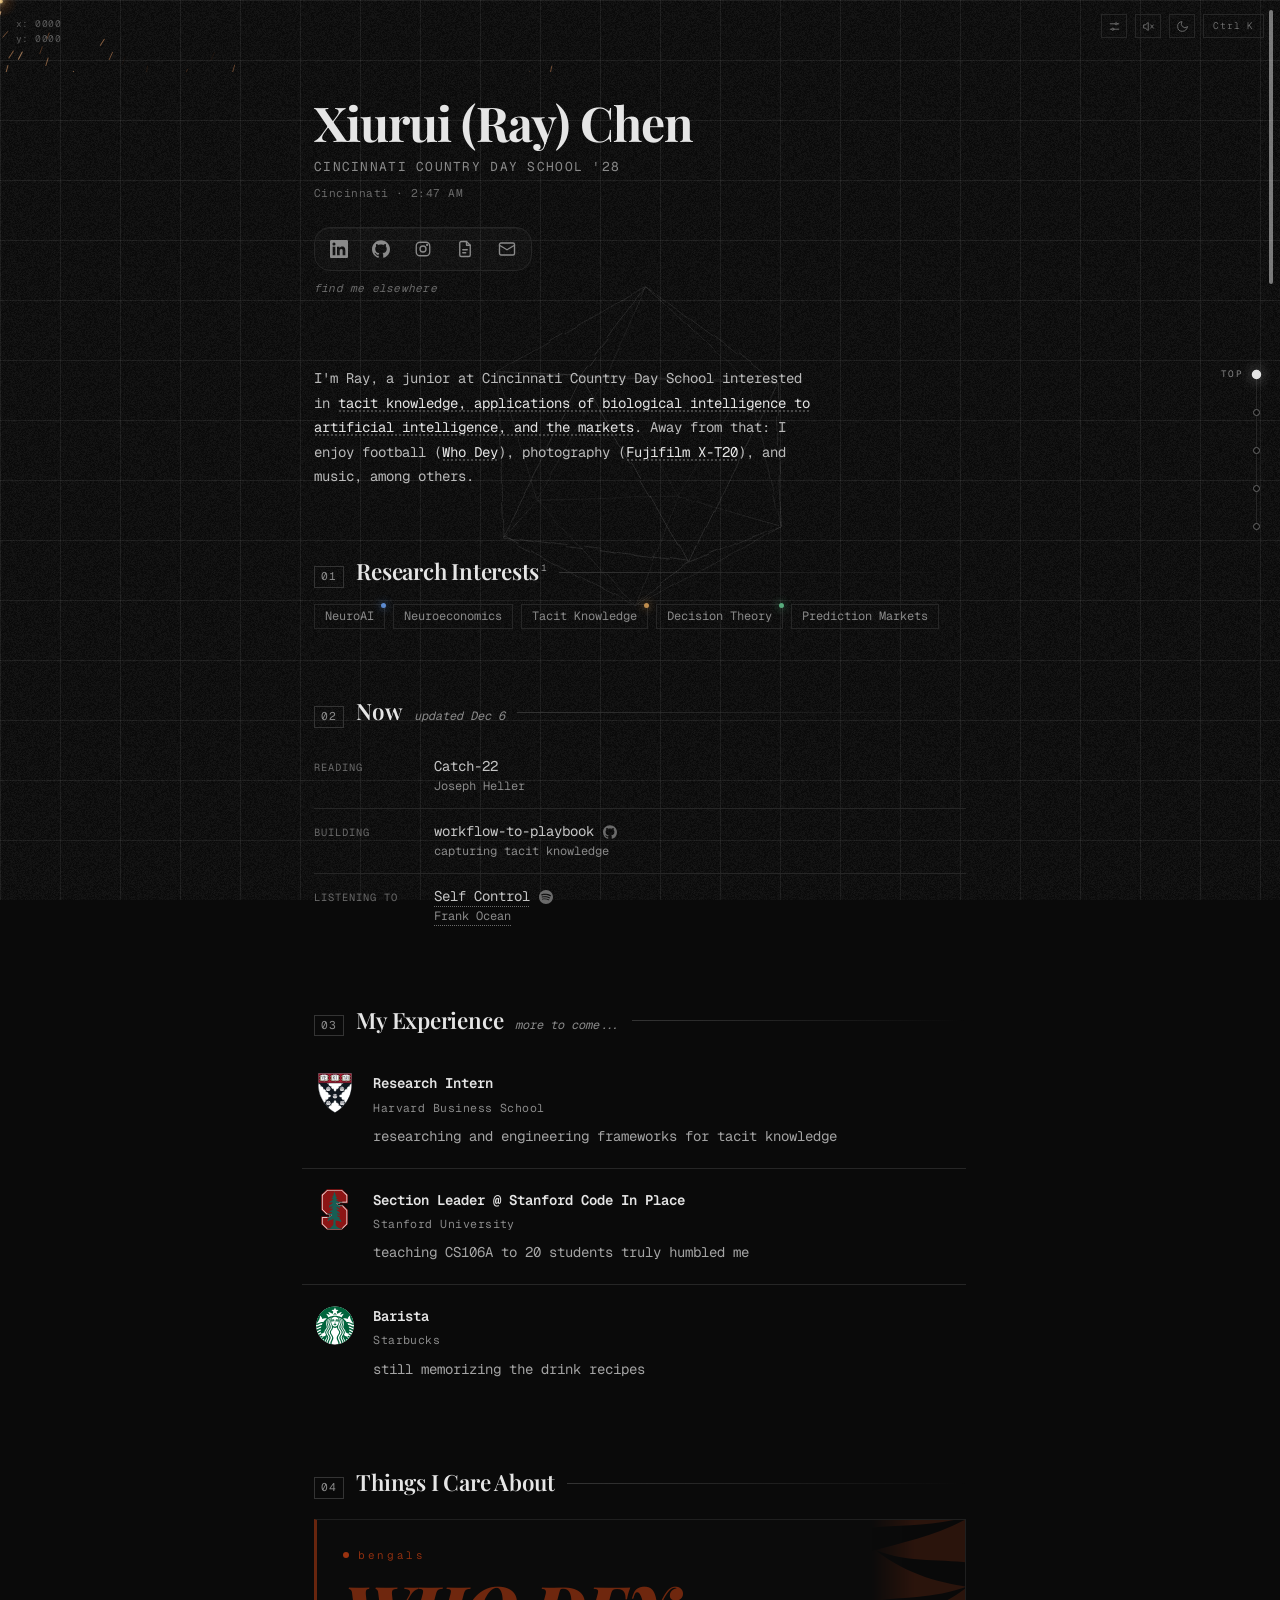
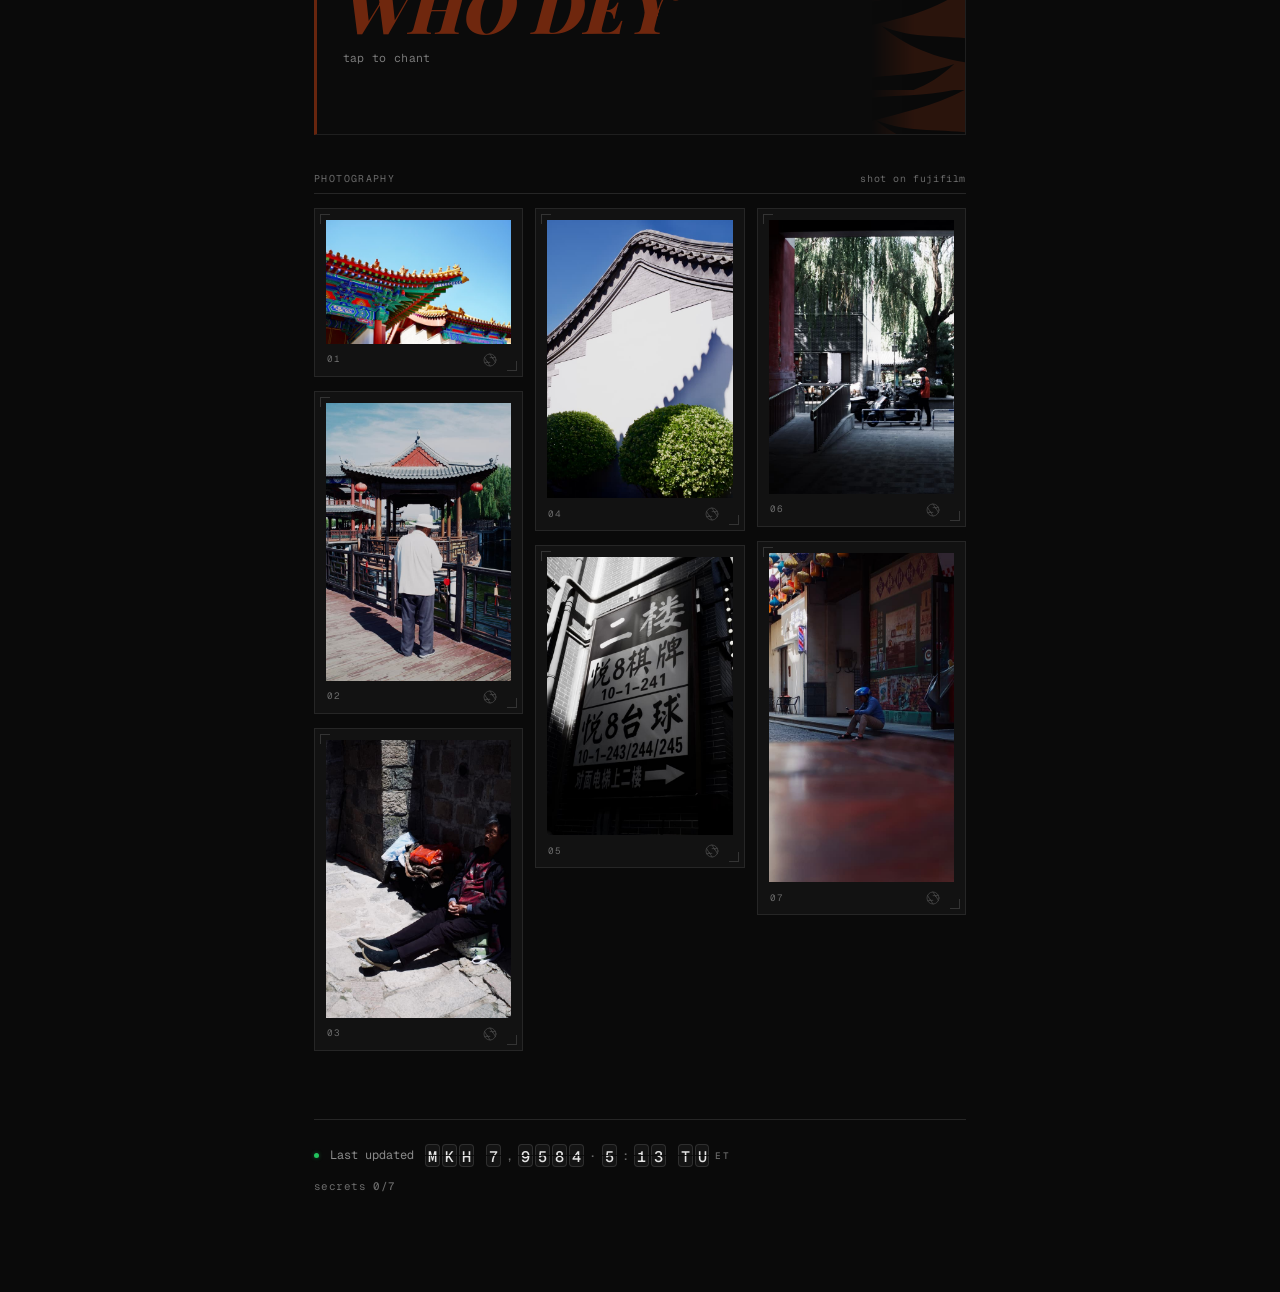
==== index.html @ f3005570 "Self Control card never opens under the pointer" ====
<!DOCTYPE html>
<html lang="en">

<head>
  <meta charset="UTF-8" />
  <meta name="viewport" content="width=device-width, initial-scale=1.0" />
  <title>Xiurui (Ray) Chen | Cincinnati Country Day School '28</title>
  <meta name="description" content="Personal portfolio of Ray Chen" />
  <meta name="theme-color" content="#0a0a0a" />
  <meta property="og:type" content="website" />
  <meta property="og:title" content="Xiurui (Ray) Chen" />
  <meta property="og:description" content="Personal portfolio of Ray Chen: decision theory, tacit knowledge, prediction markets." />
  <meta property="og:url" content="https://xiuruichen.github.io/" />
  <meta property="og:image" content="https://xiuruichen.github.io/og.png" />
  <meta property="og:image:width" content="1200" />
  <meta property="og:image:height" content="630" />
  <meta property="og:image:alt" content="Xiurui (Ray) Chen, Cincinnati Country Day School 28, beside a wireframe icosahedron" />
  <meta name="twitter:card" content="summary_large_image" />
  <meta name="twitter:title" content="Xiurui (Ray) Chen" />
  <meta name="twitter:description" content="Decision theory, tacit knowledge, prediction markets." />
  <meta name="twitter:image" content="https://xiuruichen.github.io/og.png" />
  <link rel="canonical" href="https://xiuruichen.github.io/" />
  <link rel="apple-touch-icon" href="/apple-touch-icon.png" />
  <script type="application/ld+json">
  {"@context":"https://schema.org","@type":"Person","name":"Xiurui (Ray) Chen","url":"https://xiuruichen.github.io/","image":"https://xiuruichen.github.io/og.png","affiliation":{"@type":"EducationalOrganization","name":"Cincinnati Country Day School"},"knowsAbout":["Decision theory","Neuroeconomics","Prediction markets","Tacit knowledge","NeuroAI"],"sameAs":["https://linkedin.com/in/xiuruichen","https://github.com/xiuruichen","https://instagram.com/raychen.09"]}
  </script>
  <link rel="icon" type="image/svg+xml"
    href="data:image/svg+xml,%3Csvg xmlns='http://www.w3.org/2000/svg' viewBox='0 0 32 32'%3E%3Crect width='32' height='32' rx='6' fill='%230a0a0a'/%3E%3Ctext x='16' y='24' text-anchor='middle' font-family='serif' font-size='22' font-weight='bold' fill='%23e5e5e5'%3E%E2%84%9D%3C/text%3E%3C/svg%3E" />
  <link rel="preconnect" href="https://fonts.googleapis.com" />
  <link rel="preconnect" href="https://fonts.gstatic.com" crossorigin />
  <link
    href="https://fonts.googleapis.com/css2?family=Geist+Mono:wght@100..900&family=Playfair+Display:ital,wght@0,400..900;1,400..900&display=swap"
    rel="stylesheet" />
  <link href="https://fonts.googleapis.com/css2?family=Noto+Serif+SC:wght@700&text=%E9%99%88%E4%BF%AE%E9%94%90&display=swap" rel="stylesheet" />
  <script>document.documentElement.className += ' js';
    try { if (localStorage.getItem('theme') === 'light') document.documentElement.setAttribute('data-theme', 'light'); } catch (e) {}
    window.__cleanLook = function (o) {                       // only known keys with known values ever get through
      var r = {}; if (!o || typeof o !== 'object') return r;
      if (typeof o.acc === 'string' && (o.acc === '' || /^(\d{1,3}),(\d{1,3}),(\d{1,3})$/.test(o.acc) && o.acc.split(',').every(function (n) { return +n <= 255; }))) r.acc = o.acc;
      if (o.wash === 0 || o.wash === 0.5 || o.wash === 1) r.wash = o.wash;
      if (['serif', 'mono', 'sans'].indexOf(o.type) > -1) r.type = o.type;
      if (o.size === 0.92 || o.size === 1 || o.size === 1.12) r.size = o.size;
      if (['off', 'film', 'heavy'].indexOf(o.grain) > -1) r.grain = o.grain;
      if (['off', 'fine', 'classic', 'wide'].indexOf(o.grid) > -1) r.grid = o.grid; else if (o.grid === 1) r.grid = 'classic'; else if (o.grid === 0) r.grid = 'off';
      if (o.shape === 0 || o.shape === 1) r.shape = o.shape;
      if (o.motion === 'full' || o.motion === 'calm') r.motion = o.motion;
      if (o.theme === 'light' || o.theme === 'dark') r.theme = o.theme;
      return r;
    };
    try {
      var h = document.documentElement, u = {};
      var lm = /[?&]look=([^&#]+)/.exec(location.search);
      if (lm) {                                               // a shared look link: validate, keep it, tidy the address bar
        try { u = window.__cleanLook(JSON.parse(decodeURIComponent(escape(atob(decodeURIComponent(lm[1])))))); } catch (e) { u = {}; }
        if (Object.keys(u).length) { window.__lookFromLink = true; if (u.theme) localStorage.setItem('theme', u.theme); var keep = {}; for (var kk in u) if (kk !== 'theme') keep[kk] = u[kk]; localStorage.setItem('ui', JSON.stringify(keep)); if (u.theme === 'light') h.setAttribute('data-theme', 'light'); else if (u.theme === 'dark') h.removeAttribute('data-theme'); }
        try { history.replaceState(null, '', location.pathname + location.hash); } catch (e) {}
      }
      u = window.__cleanLook(JSON.parse(localStorage.getItem('ui') || '{}'));
      if (u.acc) { h.style.setProperty('--acc-rgb', u.acc); h.style.setProperty('--ink-rgb', u.acc); h.style.setProperty('--acc-k', '100%'); }
      if (u.wash != null) h.style.setProperty('--wash', u.wash);
      if (u.size != null) h.style.setProperty('--tscale', u.size);
      if (u.grain === 'off') h.style.setProperty('--grain', '0'); else if (u.grain === 'heavy') h.style.setProperty('--grain', '0.12');
      if (u.type && u.type !== 'serif') h.setAttribute('data-type', u.type);
      if (u.motion === 'calm') h.setAttribute('data-motion', 'calm');
      if (!sessionStorage.getItem('boot') && !location.hash && u.motion !== 'calm' && !matchMedia('(prefers-reduced-motion: reduce)').matches && matchMedia('(min-width: 600px)').matches) h.classList.add('booting');
    } catch (e) {}
    (function () {                                            // hover-open cards must come from the mouse moving, not from the page scrolling under a parked pointer
      var ls = 0, lm = 0, lx = -1, ly = -1;
      addEventListener('scroll', function () { ls = performance.now(); }, { passive: true, capture: true });
      addEventListener('pointermove', function (e) { if (e.pointerType !== 'mouse' || Math.abs(e.clientX - lx) + Math.abs(e.clientY - ly) >= 1) lm = performance.now(); lx = e.clientX; ly = e.clientY; }, { passive: true, capture: true });   // the fake move Chrome sends after a scroll keeps the same coordinates
      window.__hoverOk = function () { return performance.now() - ls > 300 || lm > ls; };
    })();</script>
  <style>
    :root {
      --bg: #0a0a0a;
      --fg: #e5e5e5;
      --fg-rgb: 229, 229, 229;
      --muted: #8a8a8a;
      --faint: #6a6a6a;
      --border: #262626;
      --line: #343434;
      --panel: #141414;
      --panel-border: #2f2f2f;
      --cell-empty: #121212; --cell: #181818; --cell1: #2b2b2b; --cell2: #4a4a4a; --cell3: #858585;
      --mk-bg: rgba(20, 20, 20, 0.55);
      --veil: rgba(5, 5, 5, 0.6);
      --shadow: rgba(0, 0, 0, 0.6);
      --grain: 0.05;
      --ease: cubic-bezier(0.22, 1, 0.36, 1);
      --spring: cubic-bezier(0.34, 1.45, 0.5, 1);
      --mono: 'Geist Mono', ui-monospace, SFMono-Regular, Menlo, monospace;
      --serif: 'Playfair Display', 'Noto Serif SC', 'Cambria Math', Georgia, serif;
      color-scheme: dark;
    }
    :root[data-theme="light"] {
      --bg: #f5f0eb;
      --fg: #2a2520;
      --fg-rgb: 42, 37, 32;
      --muted: #8a7e72;
      --faint: #a89d91;
      --border: #e0d8cf;
      --line: #d6cdc2;
      --panel: #fbf8f4;
      --panel-border: #d6cdc2;
      --cell-empty: #efe9e1; --cell: #e8e1d8; --cell1: #cfc5b9; --cell2: #a89d91; --cell3: #6b6058;
      --mk-bg: rgba(42, 37, 32, 0.03);
      --veil: rgba(245, 240, 235, 0.6);
      --shadow: rgba(60, 50, 40, 0.25);
      --grain: 0.035;
      color-scheme: light;
    }

    *, *::before, *::after { box-sizing: border-box; margin: 0; padding: 0; border-color: var(--border); }

    html {
      background: var(--bg);
      scroll-behavior: smooth;
      -webkit-text-size-adjust: 100%;
    }
    /* the browser's own scrollbar is hidden everywhere (page, palette, playground, viewers); scrolling by wheel, touch, keys and the top spark bar all still work */
    * { scrollbar-width: none !important; -ms-overflow-style: none; }
    *::-webkit-scrollbar { display: none !important; width: 0 !important; height: 0 !important; }

    body {
      background: var(--bg);
      color: var(--fg);
      font-family: var(--mono);
      font-size: 0.875rem;
      line-height: 1.6;
      overscroll-behavior: none;
      -webkit-font-smoothing: antialiased;
      -moz-osx-font-smoothing: grayscale;
      text-rendering: optimizeLegibility;
    }

    ul { list-style: none; }
    a { color: inherit; text-decoration: none; }

    ::selection { background: var(--fg); color: var(--bg); }

    :focus-visible { outline: 1px solid var(--fg); outline-offset: 3px; }

    /* Film grain: tile is generated once in JS (no per-frame SVG filter cost) */
    #grain {
      position: fixed; inset: 0; z-index: 9; pointer-events: none; opacity: var(--grain);   /* beneath the content (main is z 10), so text and photos stay clean */
      background-repeat: repeat;
    }

    canvas.bg { position: fixed; inset: 0; pointer-events: none; }
    #grid-canvas { z-index: 0; }
    #shape-canvas { z-index: 1; }

    /* ============ Layout ============ */
    main {
      position: relative; z-index: 10;
      max-width: 700px; margin: 0 auto;
      padding: 4rem 1.5rem;
      display: flex; flex-direction: column; gap: 4.25rem;
    }
    @media (min-width: 640px) { main { padding-top: 6rem; padding-bottom: 6rem; } }

    header { display: flex; flex-direction: column; gap: 1.5rem; }
    .name-block { display: flex; flex-direction: column; gap: 0.5rem; }

    h1 {
      font-family: var(--serif); font-weight: 700; letter-spacing: -0.02em;
      font-size: clamp(2.1rem, 1.5rem + 3vw, 3rem); line-height: 1.1;
    }
    header h1 { align-self: flex-start; cursor: default; }
    .tagline { font-size: 0.8rem; letter-spacing: 0.1em; text-transform: uppercase; color: var(--muted); }

    h2 {
      font-family: var(--serif); font-weight: 600; letter-spacing: -0.01em;
      font-size: 1.4rem; line-height: 1.3;
    }
    .section-head { display: flex; align-items: baseline; gap: 0.75rem; margin-bottom: 0.25rem; }
    .section-head::after { content: ""; flex: 1; height: 1px; background: linear-gradient(to right, var(--line), transparent); align-self: center; min-width: 1.5rem; }
    .section-idx { font-size: 0.7rem; color: var(--muted); letter-spacing: 0.1em; padding: 1px 6px; border: 1px solid var(--line); }
    .note { font-size: 0.75rem; font-style: italic; color: var(--muted); }
    .empty { padding: 1.25rem 0; font-family: var(--serif); font-style: italic; color: var(--faint); font-size: 0.85rem; }

    
    nav ul { display: flex; flex-wrap: wrap; gap: 0.5rem 1.5rem; }

    .link { display: inline-flex; align-items: center; gap: 4px; color: var(--muted); transition: color 180ms; }
    .link:hover, .link:focus-visible { color: var(--fg); }
    .link .arrow { width: 12px; height: 12px; opacity: 0; transform: translate(-3px, 3px);
      transition: opacity 180ms, transform 280ms var(--ease); }
    .link:hover .arrow, .link:focus-visible .arrow { opacity: 1; transform: translate(0, 0); }

    .intro { color: rgba(var(--fg-rgb), 0.8); max-width: 62.6ch; line-height: 1.75; text-wrap: pretty; }
    .ilink { color: var(--fg); text-decoration: underline dotted; text-decoration-color: var(--faint); text-decoration-thickness: 1px; text-underline-offset: 5px;
      background: linear-gradient(90deg, rgba(var(--fg-rgb), 0.9), rgba(var(--fg-rgb), 0.9)) no-repeat 0 calc(100% + 1px) / 0% 1px; transition: background-size 520ms var(--ease), text-decoration-color 250ms; }
    .ilink:hover, .ilink:focus-visible { background-size: 100% 1px; text-decoration-color: transparent; }

    /* ---- icon glow: a separate soft layer that only fades and scales (compositor-only), never an animated filter.
          Fast and gentle on the way in, slower to relax on the way out. ---- */
    .now-ico, .exp-logo { position: relative; isolation: isolate; }
    .now-ico::before, .exp-logo::before {
      content: ""; position: absolute; z-index: -1; inset: -11px; border-radius: 50%; pointer-events: none;
      opacity: 0; transform: scale(0.55); will-change: opacity, transform;
      background: radial-gradient(circle, color-mix(in srgb, var(--c, #fff) 50%, transparent) 0%, color-mix(in srgb, var(--c, #fff) 17%, transparent) 46%, transparent 72%);
      transition: opacity 750ms cubic-bezier(0.25, 0.1, 0.25, 1), transform 850ms cubic-bezier(0.25, 0.1, 0.25, 1);
    }
    .now-ico:hover::before, .now-ico:focus-visible::before,
    .project:hover .exp-logo::before, .exp-logo:hover::before {
      opacity: 1; transform: scale(1);
      transition: opacity 560ms cubic-bezier(0.4, 0, 0.2, 1), transform 680ms cubic-bezier(0.4, 0, 0.2, 1);
    }

    /* ---- socials: a rounded bar, a pill that glides to the hovered icon, a typed caption, and a profile card that opens under the bar ---- */
    @property --soc-c { syntax: "<color>"; inherits: true; initial-value: #8a8a8a; }
    .socials { width: fit-content; max-width: 100%; }
    .soc-bar { position: relative; width: fit-content; padding: 4px; border-radius: 16px; border: 1px solid var(--border); background: rgba(var(--fg-rgb), 0.02); box-shadow: inset 0 1px 0 rgba(var(--fg-rgb), 0.045); }
    .soc-bar ul { position: relative; z-index: 1; display: flex; flex-wrap: nowrap; gap: 2px; }
    .soc-pill { position: absolute; left: 0; top: 4px; bottom: 4px; width: 0; opacity: 0; pointer-events: none; translate: var(--px, 0px) 0; border-radius: 12px;
      background: color-mix(in srgb, var(--c, #fff) 12%, transparent); border: 1px solid color-mix(in srgb, var(--c, #fff) 42%, transparent); box-shadow: 0 0 26px -6px color-mix(in srgb, var(--c, #fff) 70%, transparent), inset 0 1px 0 rgba(255, 255, 255, 0.06);
      transition: translate 560ms var(--spring), width 560ms var(--spring), opacity 260ms ease, background 320ms, border-color 320ms, box-shadow 320ms; }
    .soc-pill.on { opacity: 1; }
    .soc-pill.snap { transition: opacity 260ms ease, background 320ms, border-color 320ms, box-shadow 320ms; }
    .socials .icon-link { position: relative; display: grid; place-items: center; width: 40px; height: 34px; padding: 0; border-radius: 12px; color: var(--muted); transition: color 350ms var(--ease), transform 520ms var(--spring), scale 220ms var(--ease); }
    .socials .icon-link:hover, .socials .icon-link:focus-visible { color: var(--c, var(--fg)); transform: translateY(-1px); }
    .socials .icon-link:active { scale: 0.92; }
    .socials .ico-stack { width: 18px; height: 18px; }
    .soc-live { position: absolute; top: 5px; right: 7px; width: 6px; height: 6px; border-radius: 50%; background: #34d399; box-shadow: 0 0 8px #34d399; animation: socLive 2.4s ease-in-out infinite; pointer-events: none; }
    @keyframes socLive { 50% { opacity: 0.35; transform: scale(0.8); } }
    @media (prefers-reduced-motion: no-preference) { .js .reveal.in .soc-bar li { animation: kidIn 900ms var(--spring) backwards; animation-delay: calc(var(--i, 0) * 70ms + 260ms); } }
    .ico-ck { opacity: 0; stroke-dasharray: 26; stroke-dashoffset: 26; transition: opacity 200ms, stroke-dashoffset 520ms var(--ease) 60ms; }
    .ico-mail { transition: opacity 220ms, scale 420ms var(--spring); }
    .copied .ico-mail { opacity: 0; scale: 0.6; } .copied .ico-ck { opacity: 1; stroke-dashoffset: 0; }
    .soc-cap { margin-top: 9px; min-height: 1.4em; font-size: 0.7rem; letter-spacing: 0.02em; white-space: nowrap; overflow: hidden; text-overflow: ellipsis; max-width: 100%; color: var(--faint); transition: color 300ms, opacity 240ms; }
    .soc-cap .h { color: var(--fg); } .soc-cap .f { color: var(--muted); }
    .soc-cap.idle .f { color: var(--faint); font-style: italic; }
    .socials.card-open .soc-cap { opacity: 0; }

    #soc-card { position: fixed; left: 0; top: 0; z-index: 36; contain: layout; width: min(322px, calc(100vw - 24px)); opacity: 0; visibility: hidden; pointer-events: none; filter: blur(7px);
      transform: translateY(var(--ty, -8px)) scale(0.95); transform-origin: var(--nx, 30px) var(--oy, 0%); -webkit-user-select: none; user-select: none;
      transition: opacity 260ms ease, transform 560ms var(--ease), filter 400ms ease, --soc-c 520ms ease, visibility 0s linear 560ms; }
    #soc-card.up { --ty: 8px; --oy: 100%; }
    #soc-card.open { opacity: 1; visibility: visible; pointer-events: auto; transform: none; filter: none; transition: opacity 240ms ease, transform 560ms var(--ease), filter 380ms ease, --soc-c 520ms ease; }
    .sc-glow { position: absolute; inset: -44px -38px; border-radius: 48px; pointer-events: none !important; opacity: 0; filter: blur(30px); transition: opacity 800ms ease 100ms;
      background: radial-gradient(ellipse 70% 52% at 50% 4%, color-mix(in srgb, var(--soc-c) 75%, transparent) 0%, transparent 72%), radial-gradient(ellipse 80% 55% at 50% 98%, color-mix(in srgb, var(--soc-c) 38%, transparent) 0%, transparent 74%); }
    #soc-card.open .sc-glow { opacity: 0.7; animation: acBreathe 5.5s ease-in-out 900ms infinite; }
    .sc-card { position: relative; padding: 14px 14px 12px; border-radius: 22px; background: var(--panel); border: 1px solid var(--panel-border); -webkit-backdrop-filter: blur(14px); backdrop-filter: blur(14px);
      box-shadow: 0 -8px 30px -18px var(--soc-c), 0 18px 44px -14px color-mix(in srgb, var(--soc-c) 55%, rgba(0, 0, 0, 0.6)), inset 0 1px 0 rgba(255, 255, 255, 0.04); }
    .sc-card::after { content: ""; position: absolute; left: 0; right: 0; top: -16px; height: 16px; }        /* hover bridge from the bar */
    #soc-card.up .sc-card::after { top: auto; bottom: -16px; }
    .sc-notch { position: absolute; top: -6px; left: var(--nx, 30px); width: 11px; height: 11px; margin-left: -5px; rotate: 45deg; background: var(--panel); border-left: 1px solid var(--panel-border); border-top: 1px solid var(--panel-border); transition: left 520ms var(--spring); }
    #soc-card.up .sc-notch { top: auto; bottom: -6px; rotate: 225deg; }
    .sc-shine { position: absolute; inset: 0; border-radius: inherit; overflow: hidden; pointer-events: none; z-index: 3; }
    .sc-shine::before { content: ""; position: absolute; inset: 0; background: linear-gradient(115deg, transparent 38%, rgba(255, 255, 255, 0.13) 50%, transparent 62%) -140% 0 / 250% 100% no-repeat; transition: background-position 1100ms var(--ease) 150ms; }
    #soc-card.open .sc-shine::before { background-position: 140% 0; }
    .sc-stack { display: grid; grid-template-columns: minmax(0, 1fr); transition: height 520ms var(--spring); }
    .sc-p { grid-area: 1 / 1; align-self: start; min-width: 0; opacity: 0; visibility: hidden; pointer-events: none; transform: translateX(var(--dx, 0px)); transition: opacity 240ms ease, transform 560ms var(--spring), visibility 0s linear 240ms; }
    .sc-p.on { opacity: 1; transform: none; transition-delay: 40ms, 40ms, 0s; }
    #soc-card.open .sc-p.on { visibility: visible; pointer-events: auto; }          /* only while the card is open: a closed card's last panel must never catch the pointer over the bar */
    #soc-card:not(.open), #soc-card:not(.open) * { pointer-events: none !important; }
    .sc-p > * { opacity: 0; transform: translateY(6px); transition: opacity 340ms ease, transform 520ms var(--ease); }
    .sc-p.on > * { opacity: 1; transform: none; }
    .sc-p.on > :nth-child(1) { transition-delay: 70ms; } .sc-p.on > :nth-child(2) { transition-delay: 120ms; } .sc-p.on > :nth-child(3) { transition-delay: 180ms; } .sc-p.on > :nth-child(4) { transition-delay: 240ms; }
    .sc-meta { display: flex; justify-content: space-between; align-items: center; margin-bottom: 10px; padding: 0 2px; font-size: 0.58rem; letter-spacing: 0.15em; text-transform: uppercase; color: var(--faint); }
    .sc-lv { display: inline-flex; align-items: center; gap: 5px; color: #34d399; } .sc-lv::before { content: ""; width: 5px; height: 5px; border-radius: 50%; background: currentColor; animation: socLive 2.4s ease-in-out infinite; }
    .sc-id { display: flex; align-items: center; gap: 11px; margin-bottom: 12px; }
    .sc-tile { flex: none; display: grid; place-items: center; width: 38px; height: 38px; border-radius: 12px; color: var(--soc-c); background: color-mix(in srgb, var(--soc-c) 13%, transparent); border: 1px solid color-mix(in srgb, var(--soc-c) 38%, transparent); }
    .sc-tile svg { width: 18px; height: 18px; display: block; }
    .sc-id > div { min-width: 0; } .sc-id b, .sc-id small { overflow: hidden; text-overflow: ellipsis; white-space: nowrap; }
    .sc-id b { display: block; font: 600 1.02rem/1.15 var(--serif); color: var(--fg); letter-spacing: -0.005em; } .sc-id small { display: block; margin-top: 3px; font-size: 0.66rem; color: var(--muted); }
    .sc-body { min-height: 0; }
    .sc-line { margin: 0 0 9px; font-size: 0.72rem; line-height: 1.5; color: rgba(var(--fg-rgb), 0.85); }
    .sc-roles { margin: 0 0 10px; padding: 0; list-style: none; } .sc-roles li { display: flex; gap: 8px; align-items: baseline; padding: 5px 0; border-top: 1px solid var(--border); font-size: 0.68rem; color: var(--muted); }
    .sc-roles li::before { content: ""; flex: none; width: 5px; height: 5px; border-radius: 50%; background: var(--soc-c); translate: 0 -1px; } .sc-roles b { color: var(--fg); font-weight: 500; }
    .sc-chips { display: flex; flex-wrap: wrap; gap: 6px; }
    .sc-chip { padding: 2px 9px; border-radius: 999px; border: 1px solid var(--border); font-size: 0.62rem; color: var(--muted); } .sc-chip.hi { color: var(--fg); border-color: color-mix(in srgb, var(--soc-c) 45%, transparent); background: color-mix(in srgb, var(--soc-c) 9%, transparent); }
    .sc-bars { display: flex; align-items: flex-end; gap: 4px; height: 44px; margin-bottom: 10px; }
    .sc-bars i { flex: 1; min-width: 0; height: calc(5px + var(--h, 0) * 37px); border-radius: 3px 3px 1px 1px; background: color-mix(in srgb, var(--soc-c) calc(30% + var(--h, 0) * 70%), transparent); transform-origin: 50% 100%; transform: scaleY(0.12); transition: transform 620ms var(--spring); transition-delay: calc(var(--i, 0) * 16ms); }
    .sc-p.on .sc-bars i { transform: none; } .sc-bars i.td { box-shadow: 0 0 10px color-mix(in srgb, var(--soc-c) 70%, transparent); }
    .sc-latest { display: flex; justify-content: space-between; gap: 10px; margin-bottom: 10px; padding: 7px 0; border-top: 1px solid var(--border); border-bottom: 1px solid var(--border); font-size: 0.68rem; }
    .sc-latest .m { min-width: 0; overflow: hidden; text-overflow: ellipsis; white-space: nowrap; color: rgba(var(--fg-rgb), 0.85); } .sc-latest .s { flex: none; color: var(--faint); font-size: 0.62rem; }
    .sc-ph { display: grid; grid-template-columns: repeat(3, minmax(0, 1fr)); gap: 6px; margin-bottom: 10px; }
    .sc-ph a { position: relative; display: block; min-width: 0; aspect-ratio: 3 / 4; overflow: hidden; border-radius: 10px; background: var(--cell); box-shadow: 0 6px 16px -8px rgba(0, 0, 0, 0.6); transition: transform 520ms var(--spring); }
    .sc-ph a:hover { transform: translateY(-3px) rotate(-1deg); } .sc-ph img { position: absolute; inset: 0; width: 100%; height: 100%; display: block; object-fit: cover; }
    .sc-p .sc-ph a { opacity: 0; transform: translateY(8px); transition: opacity 360ms ease, transform 560ms var(--spring); transition-delay: calc(var(--i, 0) * 70ms + 160ms); }
    .sc-p.on .sc-ph a { opacity: 1; transform: none; } .sc-p.on .sc-ph a:hover { transform: translateY(-3px) rotate(-1deg); transition-delay: 0s; }
    .sc-paper { position: relative; margin-bottom: 10px; padding: 11px 13px 10px; border-radius: 6px; color: #2a2520; background: #f6f3ec; box-shadow: 0 10px 24px -10px rgba(0, 0, 0, 0.6), 0 0 0 1px rgba(0, 0, 0, 0.06); rotate: -1.4deg; transition: rotate 700ms var(--spring); }
    .sc-p.on .sc-paper { rotate: 0deg; } .sc-paper b { display: block; font: 700 0.86rem var(--serif); } .sc-paper small { display: block; font-size: 0.55rem; color: #7d756b; letter-spacing: 0.04em; }
    .sc-paper hr { margin: 7px 0 6px; border: 0; border-top: 1px solid rgba(0, 0, 0, 0.14); }
    .sc-paper .hl { display: inline-block; margin: 0 0 6px; padding: 1px 6px; border-radius: 3px; font-size: 0.6rem; font-weight: 600; color: #6b4a00; background: rgba(251, 191, 36, 0.42); }
    .sc-paper .ln { height: 3px; margin: 5px 0; border-radius: 2px; background: rgba(0, 0, 0, 0.11); } .sc-paper .ln.a { width: 86%; } .sc-paper .ln.b { width: 64%; } .sc-paper .ln.c { width: 74%; }
    .sc-addr { margin: 0 0 4px; padding: 10px 12px; border-radius: 12px; border: 1px solid var(--border); background: rgba(var(--fg-rgb), 0.03); font-size: 0.74rem; color: var(--fg); word-break: break-all; }
    .sc-time { margin: 0 0 10px; padding: 0 2px; font-size: 0.64rem; color: var(--faint); }
    .sc-ctas { display: flex; gap: 8px; margin-top: 12px; }
    .sc-cta { flex: 1; display: flex; justify-content: space-between; align-items: center; gap: 8px; padding: 8px 12px; border-radius: 12px; border: 1px solid color-mix(in srgb, var(--soc-c) 32%, var(--border)); background: color-mix(in srgb, var(--soc-c) 6%, transparent); color: var(--fg); font: inherit; font-size: 0.7rem; cursor: pointer; text-align: left;
      transition: background 260ms, border-color 260ms, transform 420ms var(--spring); }
    .sc-cta i { font-style: normal; color: var(--soc-c); transition: transform 420ms var(--spring); }
    .sc-cta:hover { background: color-mix(in srgb, var(--soc-c) 14%, transparent); border-color: color-mix(in srgb, var(--soc-c) 60%, transparent); transform: translateY(-1px); } .sc-cta:hover i { transform: translate(2px, -2px); }
    .sc-cta:active { transform: scale(0.97); }
    @media (hover: none), (max-width: 420px) { #soc-card { display: none; } .soc-pill { display: none; } }
    @media (prefers-reduced-motion: reduce) { .soc-pill { transition: opacity 120ms; } .ico-ck, .ico-mail { transition: none; } #soc-card, #soc-card.open, .sc-p, .sc-p > *, .sc-bars i, .sc-paper { transition-duration: 1ms !important; } #soc-card.open .sc-glow { animation: none; } }
    .ico { width: 18px; height: 18px; display: block; }
    /* Instagram's gradient can't be transitioned as a stroke, so a gradient copy sits on top and crossfades in */
    .ico-stack { position: relative; display: block; width: 18px; height: 18px; }
    .ico-stack .ico { position: absolute; inset: 0; }
    .ico-stack .ico-ov { opacity: 0; transition: opacity 750ms cubic-bezier(0.25, 0.1, 0.25, 1); }
    .ig:hover .ico-ov, .ig:focus-visible .ico-ov { opacity: 1; transition-duration: 560ms; }

    @supports (transition-timing-function: linear(0, 1)) { :root { --spring: linear(0, 0.009, 0.035 2.1%, 0.141 4.4%, 0.723 12.9%, 0.938 16.7%, 1.017 19.4%, 1.077 22%, 1.121 24.6%, 1.134 27.1%, 1.116 29.6%, 1.073 33.7%, 1.015 38.6%, 0.989 44.3%, 0.985 50.5%, 0.998 63.4%, 1.002 75%, 1); } }
    main section { scroll-margin-top: 28px; }
    /* children of a revealed section arrive one after another, on a spring */
    @media (prefers-reduced-motion: no-preference) {
      .js .reveal.in :is(.badges .badge, .project, .now-row) { animation: kidIn 900ms var(--spring) backwards; animation-delay: calc(var(--i, 0) * 70ms + 160ms); }
      @keyframes kidIn { from { opacity: 0; translate: 0 14px; filter: blur(3px); } }
    }
    /* ============ Section rail ============ */
    #rail { position: fixed; right: 20px; top: 50%; translate: 0 -50%; z-index: 14; display: flex; flex-direction: column; align-items: flex-end; gap: 20px; padding: 12px 0; }
    #rail::before, #rail::after { content: ""; position: absolute; right: 3px; top: 16px; bottom: 16px; width: 1px; }
    #rail::before { background: var(--border); }
    #rail::after { background: var(--fg); opacity: 0.5; transform-origin: top; transform: scaleY(var(--p, 0)); transition: transform 420ms var(--ease); }
    #rail button { position: relative; display: flex; align-items: center; gap: 10px; background: none; border: 0; padding: 3px 0; cursor: pointer; color: var(--faint); font: 0.58rem var(--mono); letter-spacing: 0.14em; text-transform: uppercase; transition: color 250ms; }
    #rail .lb { opacity: 0; transform: translateX(6px); white-space: nowrap; pointer-events: none; transition: opacity 260ms ease, transform 520ms var(--spring); }
    #rail:hover .lb, #rail button:focus-visible .lb { opacity: 0.75; transform: none; }
    #rail button.on .lb { opacity: 0.55; transform: none; }
    #rail .dot { position: relative; z-index: 1; width: 7px; height: 7px; border-radius: 50%; border: 1px solid currentColor; background: var(--bg); transition: transform 520ms var(--spring), background 250ms, box-shadow 350ms; }
    #rail button:hover { color: var(--fg); } #rail button:hover .dot { transform: scale(1.3); }
    #rail button.on { color: var(--fg); } #rail button.on .dot { background: var(--fg); transform: scale(1.35); box-shadow: 0 0 10px rgba(var(--fg-rgb), 0.5); }
    @media (max-width: 1100px) { #rail { display: none; } }

    /* ============ Custom scrollbar: draggable thumb, section ticks, hover label, fades when idle ============ */
    #sb { position: fixed; top: 0; right: 0; bottom: 0; width: 22px; z-index: 13; opacity: 0; transition: opacity 400ms ease; touch-action: none; }
    #sb.live { opacity: 0.4; } #sb.live.act, #sb:hover, #sb.drag { opacity: 1; }
    #sb.none { display: none; }
    #sb .sb-line { position: absolute; top: 10px; bottom: 10px; right: 8px; width: 2px; border-radius: 2px; background: rgba(var(--fg-rgb), 0.07); opacity: 0; transition: opacity 250ms; }
    #sb:hover .sb-line, #sb.drag .sb-line { opacity: 1; }
    #sb .sb-thumb { position: absolute; top: 0; right: 7px; width: 4px; border-radius: 4px; background: rgba(var(--fg-rgb), 0.5); will-change: transform; cursor: grab; transition: width 220ms var(--ease), right 220ms var(--ease), background 200ms, box-shadow 300ms; }
    #sb .sb-thumb::before { content: ""; position: absolute; inset: 0 -9px; }
    #sb:hover .sb-thumb { width: 7px; right: 5.5px; background: rgba(var(--fg-rgb), 0.62); }
    #sb .sb-thumb:hover { background: rgba(var(--fg-rgb), 0.85); }
    #sb.drag .sb-thumb { width: 8px; right: 5px; background: var(--fg); cursor: grabbing; box-shadow: 0 0 14px rgba(var(--fg-rgb), 0.35); }
    #sb .sb-tick { position: absolute; right: 4px; width: 3px; height: 3px; margin-top: -1px; border-radius: 50%; background: rgba(var(--fg-rgb), 0.35); pointer-events: none; opacity: 0; transition: opacity 250ms, transform 300ms var(--spring); }
    #sb:hover .sb-tick, #sb.drag .sb-tick { opacity: 1; } #sb .sb-tick.on { background: var(--fg); transform: scale(1.5); }
    #sb .sb-tip { position: absolute; right: 24px; top: 0; padding: 4px 9px; border-radius: 7px; font: 0.6rem var(--mono); letter-spacing: 0.12em; text-transform: uppercase; white-space: nowrap; color: var(--fg); background: var(--panel); border: 1px solid var(--panel-border); box-shadow: 0 10px 26px -12px var(--shadow); pointer-events: none; opacity: 0; transform: translate(6px, -50%); transition: opacity 180ms ease, transform 380ms var(--ease); }
    #sb .sb-tip.show { opacity: 1; transform: translate(0, -50%); }
    #sb .sb-tip b { font-weight: 400; color: var(--faint); margin-left: 8px; }
    @media (pointer: coarse) { #sb { pointer-events: none; width: 10px; } #sb .sb-tick, #sb .sb-tip, #sb .sb-line { display: none; } #sb .sb-thumb { right: 2px; width: 3px; } }
    @media (prefers-reduced-motion: reduce) { #sb, #sb * { transition-duration: 1ms !important; } }
    /* ============ Game day strip + sound button ============ */
    .gameday { display: flex; align-items: center; gap: 0.55rem; margin-top: 0.5rem; font: 0.7rem var(--mono); letter-spacing: 0.04em; color: #fb4f14; text-decoration: none; }
    .gameday[hidden] { display: none; }
    .gameday i { width: 6px; height: 6px; border-radius: 50%; background: #fb4f14; box-shadow: 0 0 10px #fb4f14; animation: gdLive 1.6s ease-in-out infinite; }
    @keyframes gdLive { 50% { opacity: 0.35; transform: scale(0.7); } }
    .gameday b { display: inline-block; font-weight: 600; color: var(--fg); }
    .gameday.bump b { animation: gdBump 900ms var(--spring); }
    @keyframes gdBump { 30% { transform: scale(1.5); color: #fb4f14; } }
    #sfx-btn { display: grid; place-items: center; width: 26px; height: 24px; padding: 0; background: none; border: 1px solid var(--border); color: var(--faint); cursor: pointer; transition: color 200ms, border-color 200ms; }
    #sfx-btn:hover { color: var(--fg); border-color: rgba(var(--fg-rgb), 0.35); }
    #sfx-btn svg { width: 13px; height: 13px; }
    #sfx-btn:not(.on) .w { display: none; } #sfx-btn.on .x { display: none; }
    /* ============ Research shelf: favorite papers, on hover ============ */
    .badge.has-shelf { position: relative; cursor: pointer; }
    .badge.has-shelf::after { content: ""; position: absolute; top: -2px; right: -2px; width: 5px; height: 5px; border-radius: 50%; background: rgb(var(--sa-rgb)); box-shadow: 0 0 8px rgb(var(--sa-rgb)); opacity: 0.8; transition: transform 400ms var(--ease), opacity 300ms; }
    .badge.has-shelf:hover::after, .badge.has-shelf[aria-expanded="true"]::after { transform: scale(1.7); opacity: 1; }
    .badge.has-shelf[aria-expanded="true"] { color: var(--fg); border-color: rgba(var(--sa-rgb), 0.55); box-shadow: 0 0 10px rgba(var(--sa-rgb), 0.22), 0 0 26px rgba(var(--sa-rgb), 0.1); }
    #shelf { position: fixed; left: 0; top: 0; z-index: 37; width: min(348px, calc(100vw - 24px)); opacity: 0; visibility: hidden; pointer-events: none;
      transform: scale(0.99); transform-origin: var(--ox, 20%) var(--oy, 0%);                  /* appears in place: a quiet fade with the faintest settle, no swoop */
      transition: opacity 180ms ease, transform 260ms var(--ease), visibility 0s linear 180ms; }
    #shelf.open { opacity: 1; visibility: visible; pointer-events: auto; transform: none; transition: opacity 200ms ease, transform 300ms var(--ease), left 420ms var(--ease), top 420ms var(--ease); }
    #shelf.open.snap { transition: opacity 200ms ease, transform 300ms var(--ease); }
    .sh-glow { position: absolute; inset: -34px -30px; border-radius: 44px; filter: blur(28px); opacity: 0; pointer-events: none; transition: opacity 700ms ease 100ms;
      background: radial-gradient(ellipse 70% 55% at 50% 0%, rgba(var(--sa-rgb), 0.6), transparent 72%), radial-gradient(ellipse 70% 55% at 50% 100%, rgba(var(--sa-rgb), 0.32), transparent 74%); }
    #shelf.open .sh-glow { opacity: 0.5; animation: shBreathe 6s ease-in-out 800ms infinite; }
    @keyframes shBreathe { 50% { opacity: 0.28; } }
    .sh-card { position: relative; border-radius: 20px; overflow: hidden auto; max-height: var(--mh, calc(100vh - 20px)); overscroll-behavior: contain; transform: perspective(900px) rotateX(var(--rx, 0deg)) rotateY(var(--ry, 0deg)); transition: transform 380ms var(--ease); will-change: transform; background: var(--panel); border: 1px solid var(--panel-border); box-shadow: 0 22px 54px -20px rgba(0, 0, 0, 0.6); -webkit-backdrop-filter: blur(14px); backdrop-filter: blur(14px); }
    .sh-card::before { content: ""; position: absolute; inset: 0; border-radius: inherit; pointer-events: none; z-index: 3; box-shadow: inset 0 1px 0 rgba(var(--fg-rgb), 0.06); }
    .sh-art-wrap { position: relative; border-bottom: 1px solid var(--border); background: linear-gradient(180deg, rgba(var(--sa-rgb), 0.08), transparent); }
    .sh-art { display: block; width: 100%; height: 118px; cursor: crosshair; touch-action: pan-y; }
    .sh-cap { position: absolute; right: 12px; bottom: 8px; font: 0.56rem var(--mono); letter-spacing: 0.12em; text-transform: uppercase; color: var(--faint); pointer-events: none; transition: opacity 400ms; }
    .sh-in { padding: 14px 16px 8px; }
    .sh-k { display: flex; align-items: center; gap: 0.55rem; font: 0.6rem var(--mono); letter-spacing: 0.18em; text-transform: uppercase; color: rgb(var(--sa-rgb)); }
    .sh-k::before { content: ""; width: 16px; height: 1px; background: currentColor; opacity: 0.7; }
    .sh-title { margin: 0.35rem 0 0.15rem; font: italic 600 1.45rem/1.15 var(--serif); letter-spacing: -0.01em; color: var(--fg); }
    .sh-tag { font: 0.68rem var(--mono); color: var(--muted); }
    .sh-list { list-style: none; margin: 0.8rem 0 0; padding: 0; }
    .sh-list li { position: relative; display: grid; grid-template-columns: 1.5rem minmax(0, 1fr) auto; gap: 0 0.6rem; padding: 0.8rem 0.55rem; margin: 0 -0.55rem; border-top: 1px solid var(--border); border-radius: 12px;
      background: radial-gradient(180px circle at var(--mx, 50%) var(--my, 50%), rgba(var(--sa-rgb), 0.11), transparent 70%) no-repeat; background-size: 100% 100%;
      opacity: 0; transition: opacity 320ms ease; }
    .sh-list li:first-child { border-top-color: transparent; }
    #shelf.open .sh-list li { opacity: 1; transform: none; }
    #shelf.open .sh-list li:nth-child(1) { transition-delay: 60ms; } #shelf.open .sh-list li:nth-child(2) { transition-delay: 110ms; }
    .sh-list li::before { content: ""; position: absolute; left: 0; top: 18%; bottom: 18%; width: 2px; border-radius: 2px; background: rgb(var(--sa-rgb)); box-shadow: 0 0 10px rgb(var(--sa-rgb)); transform: scaleY(0); transition: transform 350ms var(--ease); }
    .sh-list li:hover::before, .sh-list li:focus-within::before { transform: scaleY(1); }
    .sh-idx { padding-top: 0.3rem; font: 0.6rem var(--mono); color: var(--faint); }
    .sh-t { justify-self: start; font: 500 0.98rem/1.3 var(--serif); color: var(--fg); text-decoration: none; background: linear-gradient(currentColor, currentColor) 0 100% / 0 1px no-repeat; transition: background-size 420ms var(--ease); }
    .sh-t:hover, .sh-t:focus-visible { background-size: 100% 1px; }
    .sh-t .ar { display: inline-block; margin-left: 0.3em; font: 0.7em var(--mono); color: var(--faint); transition: transform 300ms var(--ease), color 200ms; }
    .sh-t:hover .ar, .sh-t:focus-visible .ar { transform: translate(2px, -2px); color: rgb(var(--sa-rgb)); }
    .sh-by { grid-column: 2; margin-top: 0.3rem; font: 0.66rem var(--mono); color: var(--muted); }
    .sh-bl { grid-column: 2 / -1; margin-top: 0.4rem; font: 0.7rem/1.55 var(--mono); color: var(--faint); }
    .sh-cite { align-self: start; margin-top: 0.15rem; font: 0.58rem var(--mono); letter-spacing: 0.1em; text-transform: uppercase; background: none; color: var(--muted); border: 1px solid var(--border); padding: 2px 8px; border-radius: 99px; cursor: pointer; transition: color 200ms, border-color 200ms, background 200ms; }
    .sh-cite:hover, .sh-cite:focus-visible { color: rgb(var(--sa-rgb)); border-color: rgba(var(--sa-rgb), 0.6); }
    .sh-cite.ok { color: var(--bg); background: rgb(var(--sa-rgb)); border-color: rgb(var(--sa-rgb)); }
    @media (prefers-reduced-motion: reduce) { #shelf, #shelf.open { transition: opacity 150ms; transform: none; filter: none; } .sh-list li { transform: none; } #shelf.open .sh-glow { animation: none; } }
    /* Badges */
    .badges { margin-top: 1rem; display: flex; flex-wrap: wrap; gap: 0.5rem; }
    .badge {
      display: inline-flex; align-items: center; border: 1px solid var(--border);
      padding: 2px 10px; font-size: 0.75rem; color: var(--muted); cursor: default;
      transition: color 300ms ease, border-color 300ms ease, box-shadow 300ms ease, transform 500ms var(--spring);
    }
    .badge:hover {
      color: var(--fg); border-color: rgba(var(--fg-rgb), 0.4); transform: translateY(-1px);
      box-shadow: 0 0 8px rgba(var(--fg-rgb), 0.15), 0 0 20px rgba(var(--fg-rgb), 0.08);
    }

    /* Projects */
    .projects { margin-top: 1rem; display: flex; flex-direction: column; }
    .project {
      position: relative; display: flex; flex-direction: column; gap: 0.5rem;
      padding: 1.25rem 0.75rem 1.25rem 0; margin-left: -0.75rem; padding-left: 0.75rem;
      border-bottom: 1px solid var(--border);
      transition: background 300ms ease, padding-left 300ms var(--ease);
    }
    .project:last-child { border-bottom: 0; }
    .project::before {
      content: ''; position: absolute; left: 0; top: 1.25rem; bottom: 1.25rem; width: 1px;
      background: var(--fg); transform: scaleY(0); transform-origin: top; transition: transform 350ms var(--ease);
    }
    .project:hover { background: rgba(var(--fg-rgb), 0.02); }
    .project:hover::before { transform: scaleY(1); }
    .project.has-logo { display: grid; grid-template-columns: 2.6rem minmax(0, 1fr); column-gap: 1.1rem; align-items: start; }
    .exp-body { display: flex; flex-direction: column; gap: 0.5rem; min-width: 0; }
    .exp-logo { display: grid; place-items: center; width: 2.6rem; height: 2.6rem; color: var(--faint);
      transition: color 700ms cubic-bezier(0.25, 0.1, 0.25, 1), transform 700ms cubic-bezier(0.25, 0.1, 0.25, 1); }
    .exp-logo::before { inset: -13px; }
    /* the shield is mostly white and narrower than the other marks, so its halo reads weaker: give it more reach and body */
    .exp-harvard::before { inset: -14px -15px; background: radial-gradient(circle, color-mix(in srgb, var(--c) 62%, transparent) 0%, color-mix(in srgb, var(--c) 24%, transparent) 46%, transparent 73%); }
    .exp-logo svg { display: block; height: 1.7rem; width: auto; }
    .exp-logo img { display: block; width: auto; image-rendering: auto; }
    .exp-stanford img { height: 2.6rem; }
    .exp-harvard img { height: 2.5rem; }
    .exp-starbucks img { height: 2.4rem; }
    .exp-logo:has(img), .project:hover .exp-logo:has(img), .exp-logo:has(img):hover { transform: none; }   /* a scaled bitmap layer blurs, then snaps by a pixel when the transition ends */
    .project:hover .exp-logo, .exp-logo:hover { color: var(--c); transform: scale(1.06); transition-duration: 540ms, 620ms; }
    .project h3 { font-size: 0.875rem; font-weight: 600; }
    .project p.exp-sub { margin-top: -0.25rem; font-size: 0.72rem; color: var(--muted); letter-spacing: 0.04em; }
    .project p { color: rgba(var(--fg-rgb), 0.7); }
    .project-foot { display: flex; align-items: center; justify-content: space-between; gap: 1rem; }
    .tags { display: flex; gap: 6px; flex-wrap: wrap; }
    .tag { font-size: 0.65rem; color: var(--muted); border: 1px solid var(--border); padding: 0 7px; letter-spacing: 0.04em; }
    .project-foot .link { font-size: 0.75rem; flex-shrink: 0; }

    /* Sidenote tooltip: hover, keyboard focus, and touch tap */
    .sidenote {
      position: relative; cursor: help; font-family: var(--mono); font-size: 0.6rem; font-weight: 400;
      color: var(--muted); vertical-align: super; line-height: 0; margin-left: 2px; transition: color 200ms;
    }
    .sidenote:hover, .sidenote:focus { color: var(--fg); }
    .tip {
      position: absolute; left: 50%; transform: translateX(-50%) translateY(3px);
      background: var(--panel); border: 1px solid var(--border); padding: 8px 14px;
      font-family: var(--serif); font-size: 0.7rem; font-style: italic; font-weight: 400;
      line-height: 1.5; letter-spacing: 0.01em; color: var(--muted);
      opacity: 0; pointer-events: none; transition: opacity 200ms, transform 300ms var(--ease);
    }
    .sidenote .tip { bottom: calc(100% + 8px); white-space: normal; width: max-content; max-width: min(220px, 70vw); }
    .sidenote:hover .tip, .sidenote:focus .tip {
      opacity: 1; transform: translateX(-50%) translateY(0);
    }

    footer { padding-top: 1.5rem; border-top: 1px solid var(--border); }
    footer p { font-size: 0.75rem; color: var(--muted); }
    @keyframes blink { 0%, 100% { opacity: 1; } 50% { opacity: 0.2; } }
    /* ============ Last updated: split-flap clock ============ */
    footer p.upd { display: flex; flex-wrap: wrap; align-items: center; gap: 0.35rem 0.7rem; }
    .upd .status-dot { margin-right: 0; }
    .flipclock { display: inline-flex; flex-wrap: wrap; align-items: center; gap: 2px; font: 500 0.95rem var(--mono); color: var(--fg); cursor: default; min-height: 1.5em; }
    .fc-sep { padding: 0 0.28em; color: var(--faint); font-size: 0.8em; }
    .fc-gap { width: 0.5em; }
    .fc-tz { margin-left: 0.4em; font-size: 0.62em; letter-spacing: 0.14em; color: var(--faint); }
    .fl { position: relative; display: inline-block; width: 0.98em; height: 1.55em; perspective: 260px; flex: none; }
    .fl i { position: absolute; left: 0; right: 0; height: 50%; overflow: hidden; background: var(--panel); border: 1px solid var(--panel-border); font-style: normal; backface-visibility: hidden; }
    .fl .t, .fl .ft { top: 0; border-radius: 4px 4px 0 0; border-bottom: 0; transform-origin: 50% 100%; }
    .fl .b, .fl .fb { bottom: 0; border-radius: 0 0 4px 4px; border-top: 0; transform-origin: 50% 0; }
    .fl i b { position: absolute; left: 0; right: 0; height: 200%; display: block; text-align: center; font-weight: 500; line-height: 1.55em; }
    .fl .b b, .fl .fb b { top: -100%; }
    .fl .ft { z-index: 2; } .fl .fb { z-index: 2; transform: rotateX(90deg); visibility: hidden; }
    .fl .ft { visibility: hidden; }
    .fl::after { content: ""; position: absolute; z-index: 4; left: 0; right: 0; top: calc(50% - 0.5px); height: 1px; background: var(--bg); opacity: 0.85; }
    .fl::before { content: ""; position: absolute; z-index: 0; inset: 0; border-radius: 4px; box-shadow: 0 6px 14px -8px var(--shadow, rgba(0, 0, 0, 0.6)); pointer-events: none; }
    @media (max-width: 560px) { .flipclock { font-size: 0.82rem; } }
    .status-dot {
      display: inline-block; width: 5px; height: 5px; background: #22c55e; border-radius: 50%;
      margin-right: 6px; vertical-align: middle; animation: blink 1.6s ease-in-out infinite;
      box-shadow: 0 0 4px rgba(34, 197, 94, 0.4);
    }

    #coord-display {
      position: fixed; top: 16px; left: 16px; z-index: 5; pointer-events: none;
      font-size: 0.6rem; letter-spacing: 0.05em; color: rgba(138, 138, 138, 0.6);
      font-variant-numeric: tabular-nums;
    }
    @media (hover: none) { #coord-display { display: none; } }

    /* ============ Load-in + scroll reveal (only when JS is on) ============ */
    .js .reveal { opacity: 0; transform: translateY(14px); filter: blur(4px);
      transition: opacity 800ms var(--ease), transform 800ms var(--ease), filter 800ms var(--ease);
      transition-delay: var(--d, 0ms); }
    .js .reveal.in { opacity: 1; transform: none; filter: none; }

    /* ============ Secret link ============ */
    #secret-link {
      position: fixed; bottom: 18px; right: 18px; z-index: 15; cursor: pointer;
      font-family: var(--mono); font-size: 0.6rem; letter-spacing: 0.08em; text-transform: lowercase;
      padding: 8px 14px; background: transparent; border: 1px solid transparent;
      color: rgba(138, 138, 138, 0);
      transition: color 600ms ease, border-color 600ms ease, background 600ms ease;
    }
    #secret-link.revealed, #secret-link:focus-visible { color: rgba(138, 138, 138, 0.55); border-color: rgba(138, 138, 138, 0.15); }
    #secret-link:hover { color: rgba(var(--fg-rgb), 0.8); border-color: rgba(var(--fg-rgb), 0.25); background: rgba(var(--fg-rgb), 0.03); }
    /* touch devices have no hover/proximity, so keep a quiet affordance visible */
    @media (hover: none) { #secret-link { color: rgba(138, 138, 138, 0.5); border-color: rgba(138, 138, 138, 0.15); } }

    /* ============ Playground overlay + grid-wipe canvas (the page itself lives in playground/playground.css) ============ */
    #secret-overlay { position: fixed; inset: 0; z-index: 100; visibility: hidden; }
    #secret-overlay.open { visibility: visible; }
    #secret-page { position: absolute; inset: 0; overflow-y: auto; overscroll-behavior: contain; scrollbar-width: thin; scrollbar-color: var(--line) transparent; background: var(--bg); color: var(--fg); }
    #pg-wipe { position: fixed; inset: 0; z-index: 110; width: 100%; height: 100%; pointer-events: none; }
    .pg-loading { padding: 90px 24px; text-align: center; font-size: 0.72rem; letter-spacing: 0.16em; text-transform: uppercase; color: var(--muted); }

    /* ============ Now panel ============ */
    .now { margin-top: 1rem; display: flex; flex-direction: column; }
    .now-row { display: grid; grid-template-columns: 6.5rem 1fr; gap: 1rem; padding: 0.7rem 0; border-bottom: 1px solid var(--border); align-items: baseline; }
    .now-row:last-child { border-bottom: 0; }
    .now-label { font-size: 0.65rem; letter-spacing: 0.1em; text-transform: uppercase; color: var(--faint); }
    .now-text { color: rgba(var(--fg-rgb), 0.85); }
    .now-ico { display: inline-flex; vertical-align: middle; margin-left: 9px; color: var(--faint);
      transition: color 650ms cubic-bezier(0.25, 0.1, 0.25, 1), transform 650ms cubic-bezier(0.25, 0.1, 0.25, 1); }
    .now-ico svg { width: 14px; height: 14px; display: block; }
    .now-ico:hover, .now-ico:focus-visible { color: var(--c, var(--fg)); transform: translateY(-1px); transition-duration: 500ms, 560ms; }
    .now-text small { display: block; color: var(--muted); font-size: 0.75rem; }
    .now-text .ph { color: var(--faint); font-style: italic; }
    .gh { margin-top: 1.25rem; position: relative; display: grid; grid-template-columns: auto minmax(0, 1fr); grid-template-areas: "head head" "graph feed" "legend feed"; gap: 0.75rem 2rem; align-items: start; }
    @media (max-width: 560px) { .gh { grid-template-columns: minmax(0, 1fr); grid-template-areas: "head" "graph" "legend" "feed"; } }
    .gh[hidden] { display: none; }
    .gh-head { grid-area: head; font-size: 0.7rem; color: var(--muted); min-height: 1.1em; }
    .gh-head .link { color: var(--fg); }
    .gh-scroll { grid-area: graph; overflow-x: auto; padding-bottom: 4px; scrollbar-width: none; }
    .gh-scroll::-webkit-scrollbar { display: none; }
    .gh-inner { position: relative; width: max-content; padding-top: 16px; }
    .gh-months { position: absolute; top: 0; left: 28px; height: 14px; font-size: 0.6rem; color: var(--faint); }
    .gh-months span { position: absolute; top: 0; }
    .gh-body { display: flex; gap: 6px; }
    .gh-days { display: grid; grid-template-rows: repeat(7, 18px); gap: 4px; width: 22px; font-size: 0.55rem; color: var(--faint); line-height: 18px; }
    .gh-map { display: grid; grid-template-rows: repeat(7, 18px); grid-auto-flow: column; grid-auto-columns: 18px; gap: 4px; }
    .gh-map i { width: 18px; height: 18px; display: block; background: var(--cell-empty); cursor: pointer; opacity: 0; transform: scale(0.6); position: relative; filter: brightness(calc(1 + var(--k, 0) * 0.45));
      transition: opacity 400ms ease, transform 500ms var(--ease), scale 380ms var(--spring), filter 260ms ease-out, background 200ms, outline-color 220ms, box-shadow 400ms; outline: 1px solid rgba(var(--fg-rgb), calc(var(--k, 0) * 0.28)); outline-offset: 1px; }
    .gh-map i.in { opacity: 1; transform: none; background: var(--cell); }
    .gh-map i.l1 { background: var(--cell1); } .gh-map i.l2 { background: var(--cell2); }
    .gh-map i.l3 { background: var(--cell3); } .gh-map i.l4 { background: var(--fg); }
    @media (hover: hover) { .gh-map i.in:hover { outline-color: rgba(var(--fg-rgb), 0.5); } }
    @media (hover: hover) { .gh-map i.in:hover { scale: 1.16; z-index: 2; } }
    /* busier days glow; today breathes; a click sends a ripple through the grid; the pointer magnifies nearby days */
    .gh-map i.l3 { box-shadow: 0 0 8px rgba(var(--fg-rgb), 0.14); } .gh-map i.l4 { box-shadow: 0 0 14px rgba(var(--fg-rgb), 0.3); }
    .gh-map i.today::after { content: ""; position: absolute; inset: -3px; border: 1px solid rgba(var(--fg-rgb), 0.55); pointer-events: none; animation: ghBeat 2.8s ease-out infinite; }
    .gh-map i.rip { animation: ghRip 900ms var(--ease) backwards; }
    @keyframes ghBeat { 0% { opacity: 0.9; transform: scale(0.85); } 70%, 100% { opacity: 0; transform: scale(1.55); } }
    @keyframes ghRip { 0% { box-shadow: 0 0 0 0 rgba(var(--fg-rgb), 0.6); translate: 0 0; } 35% { translate: 0 -3px; box-shadow: 0 0 0 5px rgba(var(--fg-rgb), 0.12); } 100% { box-shadow: 0 0 0 11px rgba(var(--fg-rgb), 0); translate: 0 0; } }
    .gh-head .gh-chip { color: var(--fg); }
    .gh-row { animation: ghIn 520ms var(--ease) backwards; animation-delay: calc(var(--i, 0) * 60ms); }
    @keyframes ghIn { from { opacity: 0; transform: translateY(7px); } }
    .gh-tip small { display: block; margin-top: 1px; max-width: 230px; overflow: hidden; text-overflow: ellipsis; color: var(--muted); font-size: 0.58rem; }
    @media (prefers-reduced-motion: reduce) { .gh-map i.today::after, .gh-map i.rip, .gh-row { animation: none; } .gh-map i { scale: none; } }
    .gh-legend { grid-area: legend; display: flex; align-items: center; gap: 4px; font-size: 0.58rem; color: var(--faint); }
    .gh-legend i { width: 9px; height: 9px; display: block; background: var(--cell); }
    .gh-legend i.l1 { background: var(--cell1); } .gh-legend i.l2 { background: var(--cell2); }
    .gh-legend i.l3 { background: var(--cell3); } .gh-legend i.l4 { background: var(--fg); }
    .gh-tip { position: absolute; z-index: 5; transform: translate(-50%, -100%); background: var(--panel); border: 1px solid var(--panel-border); padding: 4px 10px;
      font-size: 0.65rem; color: var(--fg); white-space: nowrap; opacity: 0; pointer-events: none; scale: 0.9; transform-origin: 50% 100%; transition: opacity 150ms, scale 300ms var(--spring); }
    .gh-tip.show { opacity: 1; scale: 1; }
    .gh-feed { grid-area: feed; min-width: 0; display: flex; flex-direction: column; min-height: 3rem; }
    .gh-feed-h { display: flex; justify-content: space-between; align-items: baseline; font-size: 0.6rem; letter-spacing: 0.1em; text-transform: uppercase; color: var(--faint); padding-bottom: 6px; border-bottom: 1px solid var(--border); }
    .gh-reset { background: none; border: 0; font: inherit; font-size: 0.6rem; letter-spacing: 0.06em; text-transform: none; color: var(--muted); cursor: pointer; }
    .gh-reset:hover { color: var(--fg); }
    .gh-row { display: flex; justify-content: space-between; gap: 1rem; padding: 7px 0; border-bottom: 1px solid var(--border); font-size: 0.75rem; transition: background 200ms, padding 300ms var(--ease); }
    .gh-row:hover { background: rgba(var(--fg-rgb), 0.025); padding-left: 6px; padding-right: 6px; }
    .gh-msg { color: rgba(var(--fg-rgb), 0.85); overflow: hidden; text-overflow: ellipsis; white-space: nowrap; min-width: 0; }
    .gh-sub { color: var(--faint); font-size: 0.68rem; white-space: nowrap; flex-shrink: 0; }
    @media (max-width: 560px) { .gh-row { flex-direction: column; gap: 1px; } .gh-row:hover { padding-left: 0; padding-right: 0; } }
    .gh-none { padding: 8px 0; font-size: 0.72rem; color: var(--faint); font-style: italic; }

    /* ============ Accent, display panel, cursor ring, boot, secrets ============ */
    :root { --acc-rgb: var(--fg-rgb); --ink-rgb: var(--fg-rgb); --acc-k: 0%; --wash: 0; --tscale: 1; }                                    /* the accent dial re-tints these; default is the ink colour */
    ::selection { background: rgb(var(--acc-rgb)); color: var(--bg); }
    :focus-visible { outline-color: rgb(var(--acc-rgb)); }
    #rail button.on .dot { background: rgb(var(--acc-rgb)); box-shadow: 0 0 10px rgba(var(--acc-rgb), 0.55); }
    .gh-map i.l4, .gh-legend i.l4 { background: rgb(var(--acc-rgb)); } .gh-map i.l4 { box-shadow: 0 0 14px rgba(var(--acc-rgb), 0.35); }
    .gh-map i.today::after { border-color: rgba(var(--acc-rgb), 0.6); }
    /* the accent reaches everything that has an ink colour; with the accent on auto (--acc-k 0%) none of this changes a pixel */
    html { font-size: calc(100% * var(--tscale, 1)); caret-color: rgb(var(--acc-rgb)); accent-color: rgb(var(--acc-rgb)); }
    /* intro links: a light that follows the pointer along the words. Each letter is lit by how close the pointer is (set from JS as --k),
       lifts a hair, and throws a halo in the link's colour; the underline draws out from where you entered. */
    .ilink { --c: 167,139,250; --hc: color-mix(in srgb, rgb(var(--acc-rgb)) var(--acc-k), rgb(var(--c))); --lit: color-mix(in srgb, var(--hc) 84%, #fff);
      text-decoration: none; --ox: 50%;
      background-image: linear-gradient(90deg, var(--hc), var(--lit) 50%, var(--hc)), radial-gradient(circle, var(--faint) 0.65px, transparent 0.8px);
      background-repeat: no-repeat, repeat-x; background-size: 0% 2px, 4px 2px; background-position: var(--ox) 100%, 0 100%;
      }
    :root[data-theme="light"] .ilink { --lit: color-mix(in srgb, var(--hc) 80%, #000); }
    .ilink[href="#sec-garden"] { --c: 251,79,20; }
    .ilink[href="#photos"] { --c: 74,222,128; }
    .ilink:hover, .ilink:focus-visible { background-size: 100% 2px, 4px 2px; filter: drop-shadow(0 0 7px color-mix(in srgb, var(--hc) 50%, transparent)); }
    .ilink { transition: background-size 640ms var(--ease), filter 420ms var(--ease); }
    #imargin { position: fixed; left: 0; top: 0; z-index: 6; display: flex; align-items: center; gap: 8px; margin-top: -0.5em; pointer-events: none; white-space: nowrap; opacity: 0;
      font: 0.62rem/1 var(--mono); letter-spacing: 0.14em; text-transform: uppercase; color: rgb(var(--lc, 167,139,250));
      transition: opacity 260ms var(--ease), top 420ms var(--spring); }
    #imargin.on { opacity: 1; }
    #imargin .mn-r { display: block; width: 30px; height: 1px; background: linear-gradient(90deg, transparent, currentColor); transform: scaleX(0); transform-origin: right center; transition: transform 460ms var(--ease); }
    #imargin.on .mn-r { transform: scaleX(1); }
    #imargin .mn-d { display: block; width: 4px; height: 4px; margin-left: -8px; border-radius: 50%; background: currentColor; box-shadow: 0 0 8px currentColor; transform: scale(0); transition: transform 320ms var(--spring) 180ms; }
    #imargin.on .mn-d { transform: scale(1); }
    @media (prefers-reduced-motion: reduce) { #imargin, #imargin .mn-r, #imargin .mn-d { transition-duration: 1ms; } }
    #ilight { position: fixed; left: 0; top: 0; width: 280px; height: 280px; margin: -140px 0 0 -140px; border-radius: 50%; pointer-events: none; z-index: 5; opacity: 0; mix-blend-mode: screen;
      background: radial-gradient(circle, rgba(var(--lc, 167,139,250), 0.34) 0%, rgba(var(--lc, 167,139,250), 0.12) 38%, transparent 68%); transition: opacity 480ms var(--ease); will-change: transform, opacity; }
    #ilight.on { opacity: 1; }
    html[data-theme="light"] #ilight, html.light #ilight { mix-blend-mode: multiply; }
    @media (hover: none) { #ilight { display: none; } }
    .ilink .w { display: inline-block; white-space: nowrap; }
    .ilink .ch { display: inline-block; --k: 0;
      color: color-mix(in srgb, var(--fg) calc((1 - var(--k)) * 100%), var(--lit));
      transform: translateY(calc(var(--k) * -3px)) scale(calc(1 + var(--k) * 0.1));
      text-shadow: 0 0 calc(var(--k) * 12px) color-mix(in srgb, var(--hc) calc(var(--k) * 95%), transparent), 0 0 calc(var(--k) * 34px) color-mix(in srgb, var(--hc) calc(var(--k) * 55%), transparent);
      transition: color 260ms var(--ease), transform 360ms var(--spring), text-shadow 300ms var(--ease); }
    html[data-motion="calm"] .ilink .ch { transform: none; }
    @media (prefers-reduced-motion: reduce) { .ilink .ch { transform: none; transition: color 120ms; } .ilink { transition-duration: 1ms; } }
    .section-idx { color: color-mix(in srgb, rgb(var(--acc-rgb)) var(--acc-k), var(--muted)); border-color: color-mix(in srgb, rgb(var(--acc-rgb)) calc(var(--acc-k) * 0.5), var(--line)); }
    .badge { border-color: color-mix(in srgb, rgb(var(--acc-rgb)) calc(var(--acc-k) * 0.3), var(--border)); }
    #theme-btn:hover, #sfx-btn:hover, #ui-btn:hover, #pal-hint:hover, #ui-btn[aria-expanded="true"] { color: color-mix(in srgb, rgb(var(--acc-rgb)) var(--acc-k), var(--fg)); border-color: color-mix(in srgb, rgb(var(--acc-rgb)) var(--acc-k), rgba(var(--fg-rgb), 0.35)); }
    .gh-map i.l1 { background: color-mix(in srgb, rgb(var(--acc-rgb)) calc(var(--acc-k) * 0.28), var(--cell1)); } .gh-map i.l2 { background: color-mix(in srgb, rgb(var(--acc-rgb)) calc(var(--acc-k) * 0.5), var(--cell2)); } .gh-map i.l3 { background: color-mix(in srgb, rgb(var(--acc-rgb)) calc(var(--acc-k) * 0.78), var(--cell3)); }
    .gh-legend i.l1 { background: color-mix(in srgb, rgb(var(--acc-rgb)) calc(var(--acc-k) * 0.28), var(--cell1)); } .gh-legend i.l2 { background: color-mix(in srgb, rgb(var(--acc-rgb)) calc(var(--acc-k) * 0.5), var(--cell2)); } .gh-legend i.l3 { background: color-mix(in srgb, rgb(var(--acc-rgb)) calc(var(--acc-k) * 0.78), var(--cell3)); }
    h1 { text-shadow: 0 0 46px rgba(var(--acc-rgb), calc(var(--wash) * 0.3)); }
    #wash { position: fixed; inset: 0; pointer-events: none; opacity: var(--wash, 0); transition: opacity 700ms ease;
      background: radial-gradient(ellipse 85% 60% at 88% -8%, rgba(var(--acc-rgb), 0.2), transparent 70%), radial-gradient(ellipse 75% 55% at 4% 108%, rgba(var(--acc-rgb), 0.13), transparent 72%); }
    html[data-type="mono"] { --serif: var(--mono); } html[data-type="mono"] :is(h1, h2, h3) { letter-spacing: -0.03em; font-weight: 600; }
    html[data-type="sans"] { --serif: ui-sans-serif, system-ui, "Segoe UI", Roboto, "Helvetica Neue", Arial, sans-serif; } html[data-type="sans"] :is(h1, h2) { letter-spacing: -0.035em; }

    #ui-btn { display: grid; place-items: center; width: 26px; height: 24px; padding: 0; background: none; border: 1px solid var(--border); color: var(--faint); cursor: pointer; transition: color 200ms, border-color 200ms; }
    #ui-btn:hover, #ui-btn[aria-expanded="true"] { color: var(--fg); border-color: rgba(var(--fg-rgb), 0.35); }
    #ui-btn svg { width: 13px; height: 13px; transition: transform 600ms var(--spring); }
    #ui-btn[aria-expanded="true"] svg { transform: rotate(90deg); }
    #ui-panel { position: fixed; top: 48px; right: 16px; z-index: 16; width: 288px; max-height: calc(100vh - 64px); overflow-y: auto; overscroll-behavior: contain; padding: 14px 14px 12px; background: var(--panel); border: 1px solid var(--panel-border);
      box-shadow: 0 24px 60px -28px var(--shadow); backdrop-filter: blur(14px); -webkit-backdrop-filter: blur(14px);
      font-size: 0.68rem; color: var(--muted); opacity: 0; visibility: hidden; transform: translateY(-8px) scale(0.96); transform-origin: 100% 0; pointer-events: none;
      transition: opacity 220ms ease, transform 520ms var(--spring), visibility 0s linear 520ms; }
    #ui-panel.open { opacity: 1; visibility: visible; transform: none; pointer-events: auto; transition-delay: 0s; }
    #ui-panel h3 { margin: 0 0 10px; font: inherit; font-size: 0.58rem; letter-spacing: 0.14em; text-transform: uppercase; color: var(--faint); font-weight: 400; display: flex; justify-content: space-between; align-items: baseline; }
    #ui-panel h3 button { background: none; border: 0; font: inherit; letter-spacing: 0.06em; text-transform: none; color: var(--faint); cursor: pointer; padding: 0; }
    #ui-panel h3 button:hover { color: var(--fg); }
    .ui-row { display: grid; grid-template-columns: 3.3rem 1fr; gap: 8px; align-items: center; padding: 7px 0; border-top: 1px solid var(--border); }
    .ui-row > span { font-size: 0.6rem; letter-spacing: 0.1em; text-transform: uppercase; color: var(--faint); }
    .ui-sw { display: flex; flex-wrap: wrap; gap: 5px; align-items: center; }
    .ui-pick { position: relative; width: 17px; height: 17px; border: 1px solid var(--border); background: conic-gradient(#f87171, #fbbf24, #4ade80, #60a5fa, #a78bfa, #f472b6, #f87171); cursor: pointer; transition: transform 420ms var(--spring), box-shadow 300ms; }
    .ui-pick:hover { transform: translateY(-2px) scale(1.08); } .ui-pick input { position: absolute; inset: 0; width: 100%; height: 100%; opacity: 0; cursor: pointer; }
    .ui-pick.on { border-color: var(--fg); box-shadow: 0 0 0 2px var(--bg), 0 0 0 3px rgba(var(--c, var(--fg-rgb)), 0.8), 0 0 14px rgba(var(--c, var(--fg-rgb)), 0.5); transform: scale(1.1); }
    .ui-foot { display: flex; gap: 8px; margin-top: 8px; padding-top: 10px; border-top: 1px solid var(--border); }
    .ui-foot button { flex: 1; background: none; border: 1px solid var(--border); color: var(--muted); font: inherit; font-size: 0.64rem; letter-spacing: 0.04em; padding: 6px 8px; cursor: pointer; transition: color 200ms, border-color 200ms, background 200ms, transform 380ms var(--spring); }
    .ui-foot button:hover { color: var(--fg); border-color: rgb(var(--acc-rgb)); transform: translateY(-1px); } .ui-foot button:active { transform: scale(0.97); }
    .ui-sw button { position: relative; width: 17px; height: 17px; padding: 0; border: 1px solid var(--border); background: rgb(var(--c, var(--fg-rgb))); cursor: pointer; transition: transform 420ms var(--spring), border-color 200ms, box-shadow 300ms; }
    .ui-sw button:hover { transform: translateY(-2px) scale(1.08); }
    .ui-sw button[aria-pressed="true"] { border-color: var(--fg); box-shadow: 0 0 0 2px var(--bg), 0 0 0 3px rgba(var(--c, var(--fg-rgb)), 0.8), 0 0 14px rgba(var(--c, var(--fg-rgb)), 0.5); transform: scale(1.1); }
    .ui-seg { display: flex; flex-wrap: wrap; gap: 4px; }
    .ui-seg button { background: none; border: 1px solid var(--border); color: var(--faint); font: inherit; font-size: 0.62rem; padding: 3px 8px; cursor: pointer; transition: color 200ms, border-color 200ms, background 200ms, transform 380ms var(--spring); }
    .ui-seg button:hover { color: var(--fg); border-color: rgba(var(--fg-rgb), 0.35); transform: translateY(-1px); }
    .ui-seg button[aria-pressed="true"] { color: var(--bg); background: rgb(var(--acc-rgb)); border-color: rgb(var(--acc-rgb)); }
    @media (max-width: 640px) { #ui-panel { right: 8px; left: 8px; width: auto; } }

    #boot { position: fixed; inset: 0; z-index: 200; display: none; align-items: center; justify-content: center; background: var(--bg); font-size: 0.78rem; color: var(--muted); transition: opacity 520ms ease, filter 520ms ease; }
    html.booting #boot { display: flex; animation: bootFail 0.01s 6s forwards; }
    html.booting { overflow: hidden; }
    #boot.out { opacity: 0; filter: blur(8px); pointer-events: none; }
    #boot pre { margin: 0; font: inherit; line-height: 1.9; white-space: pre; min-width: 17.5rem; }
    #boot b { color: var(--fg); font-weight: 500; } #boot em { color: rgb(var(--acc-rgb)); font-style: normal; }
    #boot .cr { display: inline-block; width: 0.55em; height: 1em; vertical-align: -0.15em; background: var(--fg); animation: blink 800ms steps(1) infinite; }
    @keyframes bootFail { to { display: none; } }

    .secrets { margin-top: 0.7rem; font-size: 0.68rem; }
    #secrets-btn { background: none; border: 0; padding: 0; font: inherit; color: var(--faint); cursor: pointer; letter-spacing: 0.04em; transition: color 250ms; }
    #secrets-btn:hover, #secrets-btn[aria-expanded="true"] { color: var(--fg); }
    #secrets-btn b { font-weight: 500; display: inline-block; }
    #secrets-btn.tick b { animation: gdBump 900ms var(--spring); }
    #secrets-list { display: grid; grid-template-rows: 0fr; transition: grid-template-rows 520ms var(--spring); }
    #secrets-list.open { grid-template-rows: 1fr; }
    #secrets-list ul { overflow: hidden; margin: 0; padding: 0; list-style: none; min-height: 0; }
    #secrets-list li { padding: 3px 0; color: var(--faint); font-size: 0.68rem; opacity: 0; transform: translateY(4px); transition: opacity 320ms, transform 520ms var(--spring); transition-delay: calc(var(--i, 0) * 45ms); }
    #secrets-list.open li { opacity: 1; transform: none; } #secrets-list li.got { color: var(--muted); } #secrets-list li.got::before { content: "\2713  "; color: rgb(var(--acc-rgb)); }
    @media (prefers-reduced-motion: reduce) { #ui-panel, #boot { transition-duration: 1ms !important; } }
    html[data-motion="calm"] .gh-map i.today::after, html[data-motion="calm"] .gh-map i.rip, html[data-motion="calm"] .gameday.bump b { animation: none; }

    /* ============ Command palette ============ */
    #chrome { position: fixed; top: 14px; right: 16px; z-index: 15; display: flex; gap: 8px; align-items: center; }
    #theme-btn { display: grid; place-items: center; width: 26px; height: 24px; padding: 0; background: none; border: 1px solid var(--border); color: var(--faint); cursor: pointer; transition: color 200ms, border-color 200ms; }
    #theme-btn:hover { color: var(--fg); border-color: rgba(var(--fg-rgb), 0.35); }
    #theme-btn svg { width: 13px; height: 13px; }
    #theme-btn .sun { display: none; }
    :root[data-theme="light"] #theme-btn .sun { display: block; }
    :root[data-theme="light"] #theme-btn .moon { display: none; }
    #pal-hint { background: none; border: 1px solid var(--border); color: var(--faint);
      font: inherit; font-size: 0.6rem; letter-spacing: 0.08em; padding: 3px 9px; cursor: pointer; transition: color 200ms, border-color 200ms; }
    #pal-hint:hover { color: var(--fg); border-color: rgba(var(--fg-rgb), 0.35); }
    #palette { position: fixed; inset: 0; z-index: 120; display: flex; justify-content: center; align-items: flex-start; padding: 14vh 1rem 0;
      background: var(--veil); backdrop-filter: blur(6px); -webkit-backdrop-filter: blur(6px);
      opacity: 0; visibility: hidden; transition: opacity 200ms ease, visibility 0s linear 200ms; }
    #palette.open { opacity: 1; visibility: visible; transition: opacity 200ms ease; }
    .pal-box { width: 100%; max-width: 520px; background: var(--panel); border: 1px solid var(--panel-border); box-shadow: 0 24px 60px var(--shadow);
      transform: translateY(8px) scale(0.985); transition: transform 300ms var(--ease); }
    #palette.open .pal-box { transform: none; }
    #pal-input { width: 100%; background: none; border: 0; border-bottom: 1px solid var(--border); color: var(--fg); font: inherit; font-size: 0.9rem; padding: 14px 16px; outline: none; }
    #pal-input::placeholder { color: var(--faint); }
    #pal-list { max-height: 320px; overflow-y: auto; padding: 6px 0; scrollbar-width: thin; }
    #pal-list li { display: flex; justify-content: space-between; gap: 1rem; padding: 8px 16px; cursor: pointer; font-size: 0.8rem; color: var(--muted); }
    #pal-list li[aria-selected="true"] { background: rgba(var(--fg-rgb), 0.07); color: var(--fg); }
    #pal-list li span:last-child { font-size: 0.65rem; color: var(--faint); letter-spacing: 0.06em; }
    .pal-empty { padding: 14px 16px; font-size: 0.8rem; color: var(--faint); font-style: italic; }
    .pal-foot { border-top: 1px solid var(--border); padding: 7px 16px; font-size: 0.6rem; color: var(--faint); display: flex; gap: 1rem; }
    #toast { position: fixed; bottom: 22px; left: 50%; transform: translate(-50%, 8px); z-index: 130; background: var(--panel); border: 1px solid var(--panel-border);
      padding: 8px 16px; font-size: 0.72rem; color: var(--fg); opacity: 0; pointer-events: none; transition: opacity 250ms, transform 350ms var(--ease); }
    #toast.show { opacity: 1; transform: translate(-50%, 0); }
    @media (max-width: 520px) { .now-row { grid-template-columns: 1fr; gap: 0.15rem; } }


    /* ============ Theme switch (circular reveal via View Transitions) ============ */
    ::view-transition-old(root), ::view-transition-new(root) { animation: none; mix-blend-mode: normal; }
    ::view-transition-old(root) { z-index: 1; }
    ::view-transition-new(root) { z-index: 2; }
    :root[data-theme="light"] .pos { color: #15803d !important; }
    :root[data-theme="light"] .neg { color: #b91c1c !important; }
    :root[data-theme="light"] .status-dot { box-shadow: none; }

    /* ============ Scroll progress: a canvas bar that glows and throws sparks while you scroll ============ */
    #progress { position: fixed; top: 0; left: 0; width: 100%; height: 72px; z-index: 60; pointer-events: none; }

    /* ============ Lasso copy ============ */
    /* native drag-to-highlight is replaced by the lasso, so page text is not selectable by dragging */
    #main-page { -webkit-user-select: none; user-select: none; }
    #main-page input, #main-page textarea { -webkit-user-select: text; user-select: text; }
    #lasso-pill { position: fixed; z-index: 45; display: inline-flex; align-items: center; gap: 0.75rem; padding: 7px 12px; font: 0.7rem var(--mono); letter-spacing: 0.04em;
      color: var(--fg); background: var(--panel); border: 1px solid var(--panel-border); box-shadow: 0 12px 34px -12px var(--shadow); cursor: pointer; white-space: nowrap;
      opacity: 0; visibility: hidden; transform: translateY(8px) scale(0.96); transition: opacity 260ms ease, transform 420ms var(--ease), visibility 0s linear 420ms, border-color 200ms, background 200ms; }
    #lasso-pill.show { opacity: 1; visibility: visible; transform: none; transition: opacity 260ms ease, transform 420ms var(--ease), border-color 200ms, background 200ms; }
    #lasso-pill:hover { border-color: rgba(var(--fg-rgb), 0.5); }
    #lasso-pill b { font-weight: 500; color: var(--muted); }
    #lasso-pill kbd { font: inherit; font-size: 0.6rem; color: var(--faint); border: 1px solid var(--border); padding: 0 5px; }
    #lasso-pill.done { border-color: #4ade80; }
    :root[data-theme="light"] #lasso-pill.done { border-color: #15803d; }

    /* ============ Local time + weather ============ */
    .local { font-size: 0.7rem; letter-spacing: 0.04em; color: var(--faint); min-height: 1.1em; font-variant-numeric: tabular-nums; }

    /* ============ Terminal mode ============ */
    #pal-list li.pal-log { cursor: default; display: block; justify-content: flex-start; white-space: pre-wrap; word-break: break-word; font-size: 0.75rem; color: var(--muted); padding: 2px 16px; }
    #pal-list li.pal-log.cmd { color: var(--fg); padding-top: 8px; }
    #pal-list li.pal-log.err { color: #f87171; }
    #pal-list li.pal-log .dim { color: var(--faint); } #pal-list li.pal-log .hi { color: var(--fg); } #pal-list li.pal-log .ok { color: #4ade80; } #pal-list li.pal-log .bad { color: #f87171; } #pal-list li.pal-log .acc { color: #4493f8; }
    :root[data-theme="light"] #pal-list li.pal-log .ok { color: #15803d; } :root[data-theme="light"] #pal-list li.pal-log .bad { color: #b91c1c; } :root[data-theme="light"] #pal-list li.pal-log .acc { color: #1d4ed8; }
    #pal-list li.pal-log a { color: var(--fg); text-decoration: underline dotted; text-underline-offset: 3px; }
    #pal-sug { display: none; flex-wrap: wrap; gap: 6px; padding: 8px 16px 6px; border-bottom: 1px solid var(--border); }
    #pal-sug.show { display: flex; }
    #pal-sug button { font: 0.68rem var(--mono); color: var(--muted); background: none; border: 1px solid var(--border); border-radius: 999px; padding: 2px 10px; cursor: pointer; transition: color 180ms, border-color 180ms, background 180ms; }
    #pal-sug button:hover, #pal-sug button.first { color: var(--fg); border-color: rgba(var(--fg-rgb), 0.4); }
    #pal-sug button.first { background: rgba(var(--fg-rgb), 0.05); }
    #pal-sug kbd { align-self: center; margin-left: auto; font: 0.58rem var(--mono); color: var(--faint); border: 1px solid var(--border); padding: 0 5px; }
    ::highlight(term-hit) { background-color: rgba(250, 204, 21, 0.45); color: inherit; }

    /* ============ Things I Care About ============ */
    .misc { margin-top: 1.25rem; display: flex; flex-direction: column; }
    .subhead { display: flex; justify-content: space-between; align-items: baseline; margin: 2.25rem 0 0.9rem; padding-bottom: 6px; border-bottom: 1px solid var(--border);
      font-size: 0.62rem; letter-spacing: 0.14em; text-transform: uppercase; color: var(--faint); }
    .subhead .gear { position: relative; display: inline-block; letter-spacing: 0.06em; text-transform: none; cursor: default; outline-offset: 5px; }
    .gear .g-a, .gear .g-b { display: block; white-space: nowrap; transition: opacity 420ms var(--ease), transform 520ms var(--ease), color 320ms ease; }
    .gear .g-b { position: absolute; right: 0; top: 0; opacity: 0; transform: translateY(7px); color: var(--fg); }
    .gear:hover .g-a, .gear:focus-visible .g-a, .gear.on .g-a { opacity: 0; transform: translateY(-7px); }
    .gear:hover .g-b, .gear:focus-visible .g-b, .gear.on .g-b { opacity: 1; transform: none; }

    /* Bengals banner. Calm and nearly monochrome at rest; orange, glow and the tiger stripes wake up on hover. */
    .bengals { --band: 104px; position: relative; isolation: isolate; display: grid; grid-template-columns: minmax(0, 1fr); row-gap: 1.1rem;
      width: 100%; text-align: left; overflow: hidden; cursor: pointer; font: inherit; color: #fff; background: #0b0b0b;
      border: 1px solid #1f1f1f; border-left: 3px solid rgba(251, 79, 20, 0.38);
      padding: 1.4rem calc(var(--band) + 1.3rem) 1.6rem 1.6rem; min-height: 10.5rem; -webkit-tap-highlight-color: transparent;
      transition: transform 450ms var(--ease), box-shadow 450ms var(--ease), border-color 450ms ease; }
    .bengals:hover, .bengals:focus-visible { transform: translateY(-2px); border-left-color: #fb4f14; border-color: rgba(251, 79, 20, 0.3);
      box-shadow: 0 0 0 1px rgba(251, 79, 20, 0.28), 0 16px 48px -16px rgba(251, 79, 20, 0.5); outline-color: #fb4f14; }
    .bengals:active { transform: translateY(0) scale(0.995); }

    /* tiger-stripe band: tapered black stripes on orange, like the helmet and sleeve stripes */
    .bg-band { position: absolute; z-index: -1; top: 0; right: 0; bottom: 0; width: var(--band); opacity: 0.13; transform: translateX(10px);
      transition: opacity 600ms ease, transform 800ms var(--ease);
      background: #fb4f14 url("data:image/svg+xml,%3Csvg xmlns='http://www.w3.org/2000/svg' viewBox='0 0 100 170' preserveAspectRatio='none'%3E%3Cg fill='%23000'%3E%3Cpath d='M-2 8C28 4 62 8 100 -6C66 16 30 22-2 32Z'/%3E%3Cpath d='M102 44C72 38 38 44 4 30C36 56 70 64 102 68Z'/%3E%3Cpath d='M-2 82C26 76 58 80 94 66C62 92 28 98-2 106Z'/%3E%3Cpath d='M102 120C74 114 42 120 10 106C40 132 72 140 102 144Z'/%3E%3Cpath d='M-2 158C22 154 50 156 80 144C54 170 26 176-2 182Z'/%3E%3C/g%3E%3C/svg%3E") 0 0 / 100% 170px repeat-y;
      -webkit-mask-image: linear-gradient(to right, transparent, #000 42%); mask-image: linear-gradient(to right, transparent, #000 42%); }
    .bengals:hover .bg-band, .bengals:focus-visible .bg-band { opacity: 0.95; transform: none; }

    .bg-main { display: block; min-width: 0; }
    .bg-tag { display: inline-flex; align-items: center; gap: 0.6rem; font-size: 0.68rem; letter-spacing: 0.24em; text-transform: lowercase; color: rgba(251, 79, 20, 0.55); transition: color 450ms; }
    .bg-tag i { width: 6px; height: 6px; border-radius: 50%; background: rgba(251, 79, 20, 0.6); transition: background 450ms, box-shadow 450ms; }
    .bg-tag b { text-transform: none; font-weight: 400; letter-spacing: 0.06em; color: rgba(255, 255, 255, 0.4); font-variant-numeric: tabular-nums; }
    .bg-tag b:empty { display: none; }
    .bg-tag b::before { content: "\00b7"; margin-right: 0.6rem; }
    .bg-chant { display: block; margin: 0.5rem 0 0.55rem; font-family: var(--serif); font-weight: 900; font-style: italic; text-transform: uppercase; letter-spacing: -0.01em; line-height: 1.03;
      font-size: clamp(2.5rem, 8vw, 4.1rem); color: rgba(251, 79, 20, 0.42); transition: color 450ms ease, text-shadow 450ms ease; }
    .bg-chant.sm { font-size: clamp(1.45rem, 4.6vw, 2.2rem); max-width: 17ch; }
    .bg-chant.swap { animation: dey 520ms var(--ease); }
    @keyframes dey { from { transform: translateY(12px) scale(0.95); opacity: 0; filter: blur(5px); } to { transform: none; opacity: 1; filter: none; } }
    .bg-sub { display: block; font-size: 0.72rem; letter-spacing: 0.03em; color: rgba(255, 255, 255, 0.45); transition: color 450ms; }
    .bengals:hover .bg-tag, .bengals:focus-visible .bg-tag { color: #fb4f14; }
    .bengals:hover .bg-tag i, .bengals:focus-visible .bg-tag i { background: #fb4f14; box-shadow: 0 0 10px #fb4f14; }
    .bengals:hover .bg-chant, .bengals:focus-visible .bg-chant { color: #fb4f14; text-shadow: 0 0 32px rgba(251, 79, 20, 0.32); }
    .bengals:hover .bg-sub, .bengals:focus-visible .bg-sub { color: rgba(255, 255, 255, 0.72); }
    @media (hover: none) { .bg-chant { color: rgba(251, 79, 20, 0.7); } .bg-band { opacity: 0.3; transform: none; } .bg-tag { color: rgba(251, 79, 20, 0.8); } }

    /* live data panel */
    .bg-stats { display: grid; grid-auto-flow: column; grid-auto-columns: minmax(0, 1fr); gap: 1.6rem; padding-top: 0.95rem; border-top: 1px solid rgba(255, 255, 255, 0.07); font-size: 0.7rem; }
    .bg-stats[hidden] { display: none; }
    .bg-row { display: grid; gap: 0.3rem; align-content: start; }
    .bg-k { font-size: 0.56rem; letter-spacing: 0.16em; text-transform: uppercase; color: rgba(255, 255, 255, 0.32); }
    .bg-v { color: rgba(255, 255, 255, 0.72); font-variant-numeric: tabular-nums; transition: color 450ms; }
    .bg-v em { display: block; margin-top: 1px; font-style: normal; font-size: 0.62rem; color: rgba(255, 255, 255, 0.38); }
    .bg-v .res { font-weight: 500; }
    .bengals:hover .bg-v .res.w, .bengals:focus-visible .bg-v .res.w { color: #4ade80; }
    .bengals:hover .bg-v .res.l, .bengals:focus-visible .bg-v .res.l { color: #f87171; }
    .bg-live { display: grid; gap: 0.35rem; }
    .bg-live-h { display: inline-flex; align-items: center; gap: 0.5rem; font-size: 0.6rem; letter-spacing: 0.16em; text-transform: uppercase; color: #fb4f14; }
    .bg-live-h i { width: 7px; height: 7px; border-radius: 50%; background: #fb4f14; box-shadow: 0 0 10px #fb4f14; animation: blink 1.3s ease-in-out infinite; }
    .bg-live-h span { letter-spacing: 0.05em; color: rgba(255, 255, 255, 0.6); text-transform: none; }
    .bg-score { display: grid; grid-template-columns: auto 1fr; gap: 0.1rem 0.8rem; align-items: baseline; font-variant-numeric: tabular-nums; }
    .bg-score b { font-family: var(--serif); font-weight: 700; font-size: 1.55rem; line-height: 1.05; color: rgba(255, 255, 255, 0.55); text-align: right; transition: color 450ms; }
    .bg-score b.lead { color: #fff; }
    .bg-score span { font-size: 0.68rem; letter-spacing: 0.1em; color: rgba(255, 255, 255, 0.5); }
    .bg-count { position: absolute; right: calc(var(--band) + 0.9rem); bottom: 0.55rem; font-size: 0.6rem; letter-spacing: 0.08em; color: rgba(255, 255, 255, 0.28); font-variant-numeric: tabular-nums; }
    .bengals.pulse { animation: pulse 650ms var(--ease); }
    @keyframes pulse { from { box-shadow: 0 0 0 0 rgba(251, 79, 20, 0.55); } to { box-shadow: 0 0 0 26px rgba(251, 79, 20, 0); } }
    .ripple { position: absolute; z-index: -1; border-radius: 50%; pointer-events: none; transform: scale(0.1); opacity: 1;
      background: radial-gradient(circle, rgba(251, 79, 20, 0.5), transparent 66%); animation: rip 850ms ease-out forwards; }
    @keyframes rip { to { transform: scale(1); opacity: 0; } }
    @media (max-width: 560px) {
      .bengals { --band: 54px; }
      .bg-stats { grid-auto-flow: row; gap: 0.9rem; }
      .bg-row { grid-template-columns: 2.9rem minmax(0, 1fr); gap: 0.55rem; align-items: baseline; }
    }

    /* Photography: masonry columns, fade-in on load, lightbox on click */
    .photos { column-count: 2; column-gap: 12px; }
    @media (min-width: 640px) { .photos { column-count: 3; } }
    /* every photo sits in a contact-sheet frame: hairline border, corner crop marks, a frame number and a little aperture */
    .ph, .ph-empty { position: relative; display: block; width: 100%; margin: 0 0 14px; break-inside: avoid; border: 1px solid var(--border); background: var(--cell-empty); color: var(--faint);
      transition: border-color 300ms ease, transform 450ms var(--ease), box-shadow 450ms var(--ease); }
    .ph::before, .ph::after, .ph-empty::before, .ph-empty::after { content: ""; position: absolute; z-index: 2; width: 10px; height: 10px; border: 1px solid var(--line); pointer-events: none; transition: border-color 300ms; }
    .ph::before, .ph-empty::before { top: 5px; left: 5px; border-right: 0; border-bottom: 0; }
    .ph::after, .ph-empty::after { right: 5px; bottom: 5px; border-left: 0; border-top: 0; }
    .ph:hover, .ph:focus-visible, .ph-empty:hover { border-color: var(--line); transform: translateY(-3px); }
    .ph:hover, .ph:focus-visible { box-shadow: 0 16px 34px -20px var(--shadow); }
    .ph:hover::before, .ph:hover::after, .ph:focus-visible::before, .ph:focus-visible::after, .ph-empty:hover::before, .ph-empty:hover::after { border-color: var(--muted); }

    .ph { padding: 11px 11px 32px; text-align: left; font: inherit; cursor: zoom-in; }
    .ph-in { display: block; overflow: hidden; background: var(--cell); }
    .ph img { display: block; width: 100%; height: auto; opacity: 0; transform: scale(1.04); transition: opacity 700ms ease, transform 900ms var(--ease), filter 400ms; }
    .ph.ld img { opacity: 1; transform: none; }
    .ph:hover img, .ph:focus-visible img { transform: scale(1.035); filter: brightness(1.05); }
    .ph .fn, .ph-empty .fn { position: absolute; left: 12px; bottom: 0; height: 32px; display: flex; align-items: center; font-size: 0.58rem; letter-spacing: 0.12em; transition: color 300ms; }
    .ph:hover .fn, .ph:focus-visible .fn { color: var(--muted); }
    .ph .ap { position: absolute; right: 24px; bottom: 0; height: 32px; display: flex; align-items: center; opacity: 0.6; transition: opacity 300ms; }
    .ph .ap svg { display: block; width: 16px; height: 16px; transition: transform 900ms var(--ease); }
    .ph:hover .ap, .ph:focus-visible .ap { opacity: 1; }
    .ph:hover .ap svg, .ph:focus-visible .ap svg { transform: rotate(60deg); }
    .ph:focus-visible { outline: 1px solid var(--fg); outline-offset: 3px; }
    /* empty state: the same frames, waiting for film */
    .ph-empty { display: grid; place-items: center; }
    .ph-empty svg { width: 26px; height: 26px; opacity: 0.7; transition: transform 900ms var(--ease), opacity 300ms; }
    .ph-empty:hover svg { transform: rotate(60deg); opacity: 1; }

    /* ---- photo viewer: the site's own pieces (hairlines, mono chips, contact-sheet frame) dressed as a camera viewfinder ---- */
    .sr { position: absolute; width: 1px; height: 1px; overflow: hidden; clip: rect(0 0 0 0); white-space: nowrap; }
    #lightbox { position: fixed; inset: 0; z-index: 125; display: grid; grid-template-columns: 76px minmax(0, 1fr) 76px; grid-template-rows: 64px minmax(0, 1fr) 100px; align-items: center; cursor: none;
      background-color: color-mix(in srgb, var(--bg) 90%, transparent); -webkit-backdrop-filter: blur(16px); backdrop-filter: blur(16px);
      opacity: 0; visibility: hidden; transition: opacity 420ms ease, visibility 0s linear 420ms; }
    #lightbox.open { opacity: 1; visibility: visible; transition: opacity 360ms ease; }
    #lightbox::before { content: ""; position: absolute; inset: 0; pointer-events: none; background: radial-gradient(ellipse 85% 75% at 50% 50%, transparent 52%, rgba(0, 0, 0, 0.42) 135%); }
    :root[data-theme="light"] #lightbox::before { background: radial-gradient(ellipse 85% 75% at 50% 50%, transparent 52%, rgba(90, 70, 50, 0.2) 135%); }
    #lightbox button, #lightbox .lb-strip, #lightbox .gear { cursor: pointer; }

    /* viewfinder frame lines: corner brackets and edge ticks, like looking through the camera */
    .lb-vf { position: absolute; inset: 0; pointer-events: none; }
    .lb-vf i { position: absolute; display: block; border: 0 solid rgba(var(--fg-rgb), 0.38); }
    .lb-vf .tl, .lb-vf .tr, .lb-vf .bl, .lb-vf .br { width: 30px; height: 30px; border-width: 1.5px; }
    .lb-vf .tl { top: 74px; left: 22px; border-right-width: 0; border-bottom-width: 0; } .lb-vf .tr { top: 74px; right: 22px; border-left-width: 0; border-bottom-width: 0; }
    .lb-vf .bl { bottom: 108px; left: 22px; border-right-width: 0; border-top-width: 0; } .lb-vf .br { bottom: 108px; right: 22px; border-left-width: 0; border-top-width: 0; }
    .lb-vf .tk { background: rgba(var(--fg-rgb), 0.3); }
    .lb-vf .tk.t, .lb-vf .tk.b { left: 50%; width: 1px; height: 9px; } .lb-vf .tk.t { top: 74px; } .lb-vf .tk.b { bottom: 108px; }
    .lb-vf .tk.l, .lb-vf .tk.r { display: none; }   /* the side ticks sat on top of the arrow buttons */

    .lb-top { position: relative; z-index: 4; grid-column: 1 / -1; grid-row: 1; display: flex; justify-content: space-between; align-items: center; align-self: stretch; padding: 0 22px; gap: 16px; }
    .lb-label { display: inline-flex; align-items: center; gap: 0.8rem; font-size: 0.64rem; letter-spacing: 0.16em; text-transform: uppercase; color: var(--faint); flex: none; }
    /* the HUD: real shutter / ISO / focal length from the file, a light meter and a live histogram of the photo on screen */
    .lb-hud { display: flex; align-items: center; gap: 16px; font-size: 0.62rem; letter-spacing: 0.08em; color: var(--muted); font-variant-numeric: tabular-nums; margin: 0 auto; }
    .lb-read { white-space: nowrap; }
    .lb-meter { position: relative; flex: none; width: 92px; height: 14px; border-bottom: 1px solid rgba(var(--fg-rgb), 0.28);
      background: repeating-linear-gradient(90deg, rgba(var(--fg-rgb), 0.32) 0 1px, transparent 1px 15.33px) 0 100% / 100% 5px no-repeat; }
    .lb-meter::before { content: "\2212"; position: absolute; left: -11px; bottom: -3px; font-size: 0.7rem; color: var(--faint); }
    .lb-meter::after { content: "+"; position: absolute; right: -11px; bottom: -3px; font-size: 0.7rem; color: var(--faint); }
    .lb-meter i { position: absolute; bottom: -1px; left: 50%; width: 0; height: 0; margin-left: -4px; border: 4px solid transparent; border-bottom: 7px solid var(--fg); border-top: 0; transition: left 700ms var(--ease); }
    #lb-histo { display: block; width: 112px; height: 30px; flex: none; }
    #lightbox #lb-close { display: inline-flex; align-items: center; gap: 0.8rem; height: 36px; padding: 0 12px 0 14px; background: none; border: 1px solid var(--border); color: var(--muted);
      font: 0.64rem var(--mono); letter-spacing: 0.12em; text-transform: uppercase; transition: color 200ms, border-color 200ms, background 200ms; flex: none; }
    #lightbox #lb-close:hover, #lightbox #lb-close:focus-visible { color: var(--fg); border-color: rgba(var(--fg-rgb), 0.38); background: rgba(var(--fg-rgb), 0.04); }
    #lightbox kbd { font: inherit; font-size: 0.58rem; letter-spacing: 0.06em; color: var(--faint); border: 1px solid var(--border); padding: 0 5px; text-transform: none; }

    #lightbox .lb-nav { position: relative; z-index: 4; grid-row: 2; justify-self: center; display: grid; place-items: center; width: 44px; height: 44px; background: none; border: 1px solid var(--border); color: var(--muted);
      transition: color 200ms, border-color 200ms, background 200ms, transform 400ms var(--ease); }
    #lightbox .lb-nav svg { width: 18px; height: 18px; display: block; }
    #lb-prev { grid-column: 1; } #lb-next { grid-column: 3; }
    #lightbox .lb-nav:hover, #lightbox .lb-nav:focus-visible { color: var(--fg); border-color: rgba(var(--fg-rgb), 0.38); background: rgba(var(--fg-rgb), 0.04); }
    #lb-prev:hover { transform: translateX(-3px); } #lb-next:hover { transform: translateX(3px); }

    .lb-frame { position: relative; z-index: 2; grid-column: 2; grid-row: 2; justify-self: center; margin: 0; width: var(--fw, 60vw); height: var(--fh, 60vh); overflow: hidden;
      border: 1px solid var(--border); background: var(--cell-empty); box-shadow: 0 30px 80px -30px var(--shadow); transition: width 560ms var(--ease), height 560ms var(--ease); will-change: transform; }
    .lb-frame::before, .lb-frame::after { content: ""; position: absolute; z-index: 3; width: 10px; height: 10px; border: 1px solid var(--line); pointer-events: none; }
    .lb-frame::before { top: 5px; left: 5px; border-right: 0; border-bottom: 0; }
    .lb-frame::after { right: 5px; bottom: 5px; border-left: 0; border-top: 0; }
    .lb-in { position: absolute; inset: 12px 12px 36px; overflow: hidden; background: var(--cell); }
    .lb-in img { position: absolute; inset: 0; width: 100%; height: 100%; object-fit: contain; display: block; }
    #lb-thumb { filter: blur(14px); transform: scale(1.05); transition: opacity 600ms ease; }
    #lb-thumb.done { opacity: 0; }
    #lb-img { opacity: 0; transition: opacity 550ms ease; }
    #lb-img.in { opacity: 1; }
    .lb-in.swap { animation: lbSwap 560ms var(--ease) both; }
    @keyframes lbSwap { from { opacity: 0; transform: translateX(calc(var(--dir, 1) * 30px)); filter: blur(7px); } to { opacity: 1; transform: none; filter: none; } }

    /* composing: rule-of-thirds guides, an autofocus box that snaps to a lattice of AF points, and a shutter flash on click */
    .lb-thirds { position: absolute; inset: 0; z-index: 2; pointer-events: none; opacity: 0; transition: opacity 350ms ease;
      background:
        linear-gradient(90deg, transparent calc(33.333% - 0.5px), rgba(255, 255, 255, 0.34) calc(33.333% - 0.5px) calc(33.333% + 0.5px), transparent calc(33.333% + 0.5px) calc(66.666% - 0.5px), rgba(255, 255, 255, 0.34) calc(66.666% - 0.5px) calc(66.666% + 0.5px), transparent calc(66.666% + 0.5px)),
        linear-gradient(0deg, transparent calc(33.333% - 0.5px), rgba(255, 255, 255, 0.34) calc(33.333% - 0.5px) calc(33.333% + 0.5px), transparent calc(33.333% + 0.5px) calc(66.666% - 0.5px), rgba(255, 255, 255, 0.34) calc(66.666% - 0.5px) calc(66.666% + 0.5px), transparent calc(66.666% + 0.5px)); }
    .lb-in:hover .lb-thirds { opacity: 1; }
    .lb-af { position: absolute; left: 0; top: 0; z-index: 3; width: 58px; height: 58px; margin: -29px 0 0 -29px; pointer-events: none; opacity: 0;
      transform: translate(var(--ax, 0px), var(--ay, 0px)); transition: opacity 220ms ease, transform 130ms cubic-bezier(0.2, 0.9, 0.3, 1.15); }
    .lb-af.on { opacity: 1; }
    .lb-af i { position: absolute; width: 15px; height: 15px; border: 1.5px solid rgba(255, 255, 255, 0.92); filter: drop-shadow(0 0 2px rgba(0, 0, 0, 0.7)); transition: border-color 180ms; }
    .lb-af i:nth-child(1) { top: 0; left: 0; border-right: 0; border-bottom: 0; } .lb-af i:nth-child(2) { top: 0; right: 0; border-left: 0; border-bottom: 0; }
    .lb-af i:nth-child(3) { bottom: 0; left: 0; border-right: 0; border-top: 0; } .lb-af i:nth-child(4) { bottom: 0; right: 0; border-left: 0; border-top: 0; }
    .lb-af::after { content: "AF"; position: absolute; left: 50%; top: 100%; margin: 7px 0 0 -9px; font: 600 9px var(--mono); letter-spacing: 0.18em; color: #34d399; opacity: 0; text-shadow: 0 0 4px rgba(0, 0, 0, 0.8); }
    .lb-af.lock i { border-color: #34d399; } .lb-af.lock::after { opacity: 1; transition: opacity 120ms; }
    .lb-af.lock { animation: afLock 520ms cubic-bezier(0.2, 0.9, 0.3, 1.2); }
    @keyframes afLock { 0% { scale: 1.55; } 42% { scale: 0.86; } 100% { scale: 1; } }
    .lb-flash { position: absolute; inset: 0; z-index: 4; pointer-events: none; background: #fff; opacity: 0; }
    .lb-flash.go { animation: lbFlash 420ms ease-out; }
    @keyframes lbFlash { 0% { opacity: 0; } 10% { opacity: 0.78; } 100% { opacity: 0; } }

    /* one centred row: frame number left, camera label and aperture right, all on the same axis */
    .lb-foot { position: absolute; left: 0; right: 0; bottom: 0; z-index: 2; height: 36px; display: flex; align-items: center; gap: 12px; padding: 0 24px 0 14px; font-size: 0.62rem; color: var(--faint); }
    .lb-fn { margin-right: auto; letter-spacing: 0.12em; font-variant-numeric: tabular-nums; line-height: 1; }
    .lb-gear { position: relative; display: inline-flex; align-items: center; letter-spacing: 0.06em; line-height: 1; text-transform: none; outline-offset: 5px; }
    .lb-ap { display: inline-flex; align-items: center; justify-content: center; width: 17px; height: 17px; flex: none; }
    .lb-ap svg { display: block; width: 100%; height: 100%; transition: transform 800ms var(--ease); }

    /* the camera cursor */
    .lb-cursor { position: fixed; left: 0; top: 0; z-index: 140; width: 54px; height: 40.5px; margin: -20px 0 0 -27px; pointer-events: none; opacity: 0; color: var(--fg); will-change: transform;
      filter: drop-shadow(0 0 1px var(--bg)) drop-shadow(0 3px 8px var(--shadow)); transition: opacity 180ms ease, color 200ms ease; }
    .lb-cursor.on-photo { color: #fff; filter: drop-shadow(0 0 1px rgba(0, 0, 0, 0.95)) drop-shadow(0 3px 8px rgba(0, 0, 0, 0.45)); }   /* over a photo: white with a dark halo reads on anything */
    .lb-cursor.show { opacity: 1; }
    .lb-cursor svg { display: block; width: 100%; height: 100%; fill: none; stroke: currentColor; stroke-width: 1.5; stroke-linecap: round; stroke-linejoin: round; }
    .lb-cursor .lens { transform-box: fill-box; transform-origin: center; }
    .lb-cursor.click svg { animation: camClick 420ms var(--ease); }
    .lb-cursor.click .lens { animation: lensIris 460ms var(--ease); }                    /* the lens closes like an iris, then reopens */
    @keyframes camClick { 0% { transform: scale(1); } 22% { transform: scale(0.86) rotate(-4deg); } 100% { transform: scale(1); } }
    @keyframes lensIris { 0% { transform: scale(1); } 30% { transform: scale(0.55); } 100% { transform: scale(1); } }
    @media (hover: none) { .lb-cursor, .lb-af { display: none; } #lightbox { cursor: auto; } }

    /* a film strip: every photo, one click away */
    .lb-strip { position: relative; z-index: 4; grid-column: 1 / -1; grid-row: 3; align-self: center; display: flex; gap: 10px; align-items: center; padding: 0 24px; overflow-x: auto; scrollbar-width: none; margin: 0 auto; max-width: 100%; }
    .lb-strip::-webkit-scrollbar { display: none; }
    .lb-strip button { flex: none; padding: 3px; background: var(--cell-empty); border: 1px solid var(--border); opacity: 0.5; line-height: 0;
      transition: opacity 300ms ease, border-color 300ms ease, transform 450ms var(--ease); }
    .lb-strip img { display: block; height: 44px; width: auto; }
    .lb-strip button:hover, .lb-strip button:focus-visible { opacity: 0.9; transform: translateY(-3px); }
    .lb-strip button[aria-current="true"] { opacity: 1; border-color: var(--fg); transform: translateY(-3px); }

    @media (max-width: 960px) { .lb-meter, #lb-histo { display: none; } }
    @media (max-width: 600px) {
      #lightbox { grid-template-columns: 0 minmax(0, 1fr) 0; grid-template-rows: 58px minmax(0, 1fr) 84px; }
      #lightbox .lb-nav { position: absolute; top: 50%; margin-top: -22px; width: 38px; height: 38px; background: color-mix(in srgb, var(--bg) 72%, transparent); z-index: 4; }
      #lb-prev { left: 6px; } #lb-next { right: 6px; }
      .lb-top { padding: 0 14px; } .lb-strip { padding: 0 14px; } .lb-hud { display: none; } .lb-label { margin-right: auto; }
      .lb-vf .tl, .lb-vf .tr { top: 66px; } .lb-vf .bl, .lb-vf .br { bottom: 92px; }
    }

    /* ============ Album card: hover "Self Control" or "Frank Ocean" (one zone) ============ */
    .now-text.ac-zone { width: fit-content; max-width: 100%; cursor: help; border-radius: 8px; outline-offset: 7px; }
    .ac-word { text-decoration: underline dotted; text-decoration-color: var(--faint); text-decoration-thickness: 1px; text-underline-offset: 5px;
      background: linear-gradient(90deg, var(--ac-top, #70b03b), var(--ac-bot, #a15236)) no-repeat 0 calc(100% + 1px) / 0% 2px; transition: color 250ms ease, background-size 520ms var(--ease), text-decoration-color 250ms; }
    .ac-zone:hover .ac-word, .ac-zone:focus-visible .ac-word, .ac-zone.on .ac-word { color: var(--fg); background-size: 100% 2px; text-decoration-color: transparent; }
    .ac-zone small .ac-word { transition-delay: 0ms, 130ms, 0ms; }

    /* the glow is its own soft layer behind the card: green light from the top, brown from the bottom (colours are read from the cover) */
    #album-card { position: fixed; left: 0; top: 0; z-index: 36; width: 244px; -webkit-user-select: none; user-select: none; opacity: 0; visibility: hidden; pointer-events: none; filter: blur(7px);
      transform: translateY(var(--ty, 12px)) scale(0.94); transform-origin: var(--ox, 50%) var(--oy, 100%);
      transition: opacity 260ms ease, transform 560ms var(--ease), filter 400ms ease, visibility 0s linear 560ms; }
    #album-card.open { opacity: 1; visibility: visible; pointer-events: auto; transform: none; filter: none; transition: opacity 240ms ease, transform 560ms var(--ease), filter 380ms ease; }
    .ac-glow { position: absolute; inset: -46px -40px; border-radius: 48px; pointer-events: none; opacity: 0; filter: blur(30px); transition: opacity 800ms ease 100ms;
      background:
        radial-gradient(ellipse 72% 52% at 50% 6%, var(--ac-top, #70b03b) 0%, transparent 72%),
        radial-gradient(ellipse 82% 58% at 50% 96%, var(--ac-bot, #a15236) 0%, transparent 74%); }
    #album-card.open .ac-glow { opacity: 0.82; animation: acBreathe 5.5s ease-in-out 900ms infinite; }
    @keyframes acBreathe { 50% { opacity: 0.5; transform: scale(1.05); } }
    .ac-card { position: relative; padding: 14px 14px 12px; border-radius: 22px; background: var(--panel); border: 1px solid var(--panel-border);
      box-shadow: 0 -10px 34px -16px var(--ac-top, #70b03b), 0 18px 44px -12px var(--ac-bot, #a15236), inset 0 1px 0 rgba(255, 255, 255, 0.04); }
    .ac-sleeve { position: relative; display: block; width: 100%; aspect-ratio: 1; margin-bottom: 14px; text-decoration: none; border-radius: 14px; }
    .ac-art { position: absolute; inset: 0; z-index: 2; overflow: hidden; border-radius: 14px; box-shadow: 0 10px 24px -8px rgba(0, 0, 0, 0.55), 0 0 0 1px rgba(0, 0, 0, 0.06);
      background: linear-gradient(180deg, var(--ac-top, #70b03b), var(--ac-bot, #a15236)); }
    .ac-art img { position: absolute; inset: 0; width: 100%; height: 100%; display: block; opacity: 0; transition: opacity 600ms ease, transform 900ms var(--ease); transform: scale(1.04); }
    .ac-art img.ld { opacity: 1; transform: none; }
    .ac-sleeve:hover .ac-art img.ld { transform: scale(1.03); }
    .ac-art .ac-fb { position: absolute; inset: 0; display: grid; place-items: center; font: italic 900 2rem var(--serif); color: rgba(255, 255, 255, 0.9); letter-spacing: -0.02em; }
    .ac-shine { position: absolute; inset: 0; z-index: 3; pointer-events: none; border-radius: 14px; background: linear-gradient(115deg, transparent 38%, rgba(255, 255, 255, 0.22) 50%, transparent 62%) -140% 0 / 250% 100% no-repeat; transition: background-position 1100ms var(--ease) 150ms; }
    #album-card.open .ac-shine { background-position: 140% 0; }
    /* a record sliding out from behind the sleeve */
    .ac-disc { position: absolute; z-index: 1; top: 3%; bottom: 3%; right: 1%; aspect-ratio: 1; border-radius: 50%; overflow: hidden; background: #0b0b0b; box-shadow: 0 4px 14px rgba(0, 0, 0, 0.5);
      transform: translateX(0); transition: transform 1000ms var(--ease) 140ms; }
    #album-card.open .ac-disc { transform: translateX(40%); }
    .ac-disc i { position: absolute; inset: 0; border-radius: 50%; animation: acSpin 6.5s linear infinite; animation-play-state: paused;
      background: radial-gradient(circle, var(--ac-top, #70b03b) 0 13%, #0b0b0b 13.5% 15%, transparent 15.5%),
        conic-gradient(from 0deg, transparent 0 18%, rgba(255, 255, 255, 0.16) 24%, transparent 30%, transparent 68%, rgba(255, 255, 255, 0.12) 74%, transparent 80%),
        repeating-radial-gradient(circle, #181818 0 1.4px, #0a0a0a 1.4px 3px); }
    #album-card.open .ac-disc i { animation-play-state: running; }
    @keyframes acSpin { to { transform: rotate(360deg); } }
    .ac-meta { display: flex; justify-content: space-between; gap: 8px; margin-bottom: 8px; padding: 0 2px; font-size: 0.58rem; letter-spacing: 0.15em; text-transform: uppercase; color: var(--faint); }
    .ac-quote { margin: 0; padding: 0 2px; font-family: var(--serif); font-style: italic; font-size: 0.95rem; line-height: 1.45; color: var(--fg); text-wrap: balance; }
    .ac-meta, .ac-quote, .ac-foot { opacity: 0; transform: translateY(6px); transition: opacity 420ms ease, transform 520ms var(--ease); }
    #album-card.open .ac-meta { opacity: 1; transform: none; transition-delay: 180ms; } #album-card.open .ac-quote { opacity: 1; transform: none; transition-delay: 260ms; } #album-card.open .ac-foot { opacity: 1; transform: none; transition-delay: 340ms; }

    /* player: a play/pause button with live equaliser bars, and an on/off for "play on hover" */
    .ac-foot { display: flex; align-items: center; justify-content: space-between; gap: 10px; margin-top: 12px; padding: 10px 2px 0; border-top: 1px dashed var(--border); }
    .ac-play { display: inline-flex; align-items: center; gap: 0.6rem; padding: 4px 6px 4px 0; background: none; border: 0; cursor: pointer; border-radius: 8px;
      font: 0.58rem var(--mono); letter-spacing: 0.13em; text-transform: uppercase; color: var(--faint); transition: color 250ms; white-space: nowrap; }
    .ac-play:hover, .ac-play:focus-visible { color: var(--fg); }
    .ac-eq { display: inline-flex; align-items: flex-end; gap: 2px; height: 12px; width: 12px; flex: none; }
    .ac-eq i { display: block; width: 2.5px; height: 3px; border-radius: 1px; background: currentColor; transition: height 250ms ease, background 250ms; }
    .ac-card.playing .ac-play { color: var(--fg); }
    .ac-card.playing .ac-eq i { background: var(--ac-top, #70b03b); animation: acEq 860ms ease-in-out infinite; }
    .ac-card.playing .ac-eq i:nth-child(2) { animation-delay: -280ms; animation-duration: 720ms; } .ac-card.playing .ac-eq i:nth-child(3) { animation-delay: -520ms; animation-duration: 980ms; }
    @keyframes acEq { 0%, 100% { height: 3px; } 50% { height: 12px; } }
    .ac-card.blocked .ac-play { color: var(--fg); } .ac-card.blocked .ac-eq i { animation: acNudge 1.6s ease-in-out infinite; background: var(--ac-bot, #a15236); } .ac-card.blocked .ac-eq i:nth-child(2) { animation-delay: -0.3s; } .ac-card.blocked .ac-eq i:nth-child(3) { animation-delay: -0.6s; }
    @keyframes acNudge { 0%, 100% { height: 3px; } 50% { height: 8px; } }
    .ac-snd { display: grid; place-items: center; width: 28px; height: 28px; padding: 0; background: none; border: 1px solid var(--border); border-radius: 50%; color: var(--muted); cursor: pointer; transition: color 200ms, border-color 200ms, background 200ms, transform 300ms var(--ease); }
    .ac-snd svg { width: 14px; height: 14px; display: block; }
    .ac-snd:hover, .ac-snd:focus-visible { color: var(--fg); border-color: rgba(var(--fg-rgb), 0.4); background: rgba(var(--fg-rgb), 0.05); transform: scale(1.06); }
    .ac-snd[aria-pressed="true"] .off-i, .ac-snd[aria-pressed="false"] .on-i { display: none; }
    @media (max-width: 560px) { #album-card.open .ac-disc { transform: translateX(22%); } }

    /* ============ Reduced motion ============ */
    @media (prefers-reduced-motion: reduce) {
      html { scroll-behavior: auto; }
      *, *::before, *::after { animation-duration: 0.01ms !important; transition-duration: 0.01ms !important; transition-delay: 0ms !important; }
      .js .reveal { opacity: 1; transform: none; filter: none; }
    }
  </style>
</head>

<body>

  <div id="grain" aria-hidden="true"></div>
  <div id="wash" aria-hidden="true"></div>
  <canvas id="grid-canvas" class="bg" aria-hidden="true"></canvas>
  <canvas id="shape-canvas" class="bg" aria-hidden="true"></canvas>
  <canvas id="fx-canvas" class="bg" style="z-index:12" aria-hidden="true"></canvas>

  <div id="coord-display" aria-hidden="true">
    <span id="coord-x">x: 0000</span><br />
    <span id="coord-y">y: 0000</span>
  </div>

  <main id="main-page">

    <header>
      <div class="name-block">
        <h1 class="reveal" style="--d:0ms">Xiurui (Ray) Chen</h1>
        <p class="tagline reveal" style="--d:100ms">Cincinnati Country Day School '28</p>
        <p class="local reveal" id="local" style="--d:150ms" aria-label="Local time in Cincinnati"></p>
        <a class="gameday" id="gameday" href="#sec-garden" hidden><i aria-hidden="true"></i><span class="gd-t"></span></a>
      </div>
      <nav aria-label="External links" class="reveal socials" style="--d:200ms">
        <div class="soc-bar"><ul>
          <li>
            <a class="link icon-link" href="https://linkedin.com/in/xiuruichen" target="_blank" rel="noopener noreferrer" aria-label="LinkedIn" style="--c:#4493f8" title="LinkedIn"><svg class="ico" viewBox="0 0 24 24" fill="currentColor" aria-hidden="true"><path d="M20.447 20.452h-3.554v-5.569c0-1.328-.027-3.037-1.852-3.037-1.853 0-2.136 1.445-2.136 2.939v5.667H9.351V9h3.414v1.561h.046c.477-.9 1.637-1.85 3.37-1.85 3.601 0 4.267 2.37 4.267 5.455v6.286zM5.337 7.433a2.062 2.062 0 01-2.063-2.065 2.064 2.064 0 112.063 2.065zm1.782 13.019H3.555V9h3.564v11.452zM22.225 0H1.771C.792 0 0 .774 0 1.729v20.542C0 23.227.792 24 1.771 24h20.451C23.2 24 24 23.227 24 22.271V1.729C24 .774 23.2 0 22.222 0h.003z"/></svg></a>
          </li>
          <li>
            <a class="link icon-link" href="https://github.com/xiuruichen" target="_blank" rel="noopener noreferrer" aria-label="GitHub" style="--c:#a78bfa" title="GitHub"><svg class="ico" viewBox="0 0 24 24" fill="currentColor" aria-hidden="true"><path d="M12 .297c-6.63 0-12 5.373-12 12 0 5.303 3.438 9.8 8.205 11.385.6.113.82-.258.82-.577 0-.285-.01-1.04-.015-2.04-3.338.724-4.042-1.61-4.042-1.61C4.422 18.07 3.633 17.7 3.633 17.7c-1.087-.744.084-.729.084-.729 1.205.084 1.838 1.236 1.838 1.236 1.07 1.835 2.809 1.305 3.495.998.108-.776.417-1.305.76-1.605-2.665-.3-5.466-1.332-5.466-5.93 0-1.31.465-2.38 1.235-3.22-.135-.303-.54-1.523.105-3.176 0 0 1.005-.322 3.3 1.23.96-.267 1.98-.399 3-.405 1.02.006 2.04.138 3 .405 2.28-1.552 3.285-1.23 3.285-1.23.645 1.653.24 2.873.12 3.176.765.84 1.23 1.91 1.23 3.22 0 4.61-2.805 5.625-5.475 5.92.42.36.81 1.096.81 2.22 0 1.606-.015 2.896-.015 3.286 0 .315.21.69.825.57C20.565 22.092 24 17.592 24 12.297c0-6.627-5.373-12-12-12"/></svg></a>
          </li>
          <li>
            <a class="link icon-link ig" href="https://instagram.com/raychen.09" target="_blank" rel="noopener noreferrer" aria-label="Instagram" style="--c:#f43f7a" title="Instagram"><span class="ico-stack"><svg class="ico" viewBox="0 0 24 24" fill="none" stroke="currentColor" stroke-width="1.8" stroke-linecap="round" stroke-linejoin="round" aria-hidden="true"><defs><linearGradient id="ig-grad" x1="0" y1="1" x2="1" y2="0"><stop offset="0" stop-color="#fdc468"/><stop offset="0.45" stop-color="#f43f7a"/><stop offset="1" stop-color="#7c5cff"/></linearGradient></defs><rect x="3" y="3" width="18" height="18" rx="5"/><circle cx="12" cy="12" r="4"/><circle cx="17.5" cy="6.5" r="0.6" fill="currentColor"/></svg><svg class="ico ico-ov" viewBox="0 0 24 24" fill="none" stroke="url(#ig-grad)" stroke-width="1.8" stroke-linecap="round" stroke-linejoin="round" aria-hidden="true"><rect x="3" y="3" width="18" height="18" rx="5"/><circle cx="12" cy="12" r="4"/><circle cx="17.5" cy="6.5" r="0.6" fill="url(#ig-grad)"/></svg></span></a>
          </li>
          <li>
            <a class="link icon-link" href="resume.pdf" target="_blank" rel="noopener noreferrer" aria-label="Resume" title="Resume" style="--c:#fbbf24">
              <svg class="ico" viewBox="0 0 24 24" fill="none" stroke="currentColor" stroke-width="1.8" stroke-linecap="round" stroke-linejoin="round" aria-hidden="true"><path d="M14 2H7a2 2 0 0 0-2 2v16a2 2 0 0 0 2 2h10a2 2 0 0 0 2-2V7z" /><path d="M14 2v5h5" /><path d="M9 13h6M9 17h4" /></svg></a>
          </li>
          <li>
            <a class="link icon-link" href="mailto:chenxiurui.2028@gmail.com" aria-label="Email" style="--c:#f87171" title="Email"><span class="ico-stack"><svg class="ico ico-mail" viewBox="0 0 24 24" fill="none" stroke="currentColor" stroke-width="1.8" stroke-linecap="round" stroke-linejoin="round" aria-hidden="true"><rect x="2" y="4" width="20" height="16" rx="2"/><path d="m22 7-10 6L2 7"/></svg><svg class="ico ico-ck" viewBox="0 0 24 24" fill="none" stroke="currentColor" stroke-width="2" stroke-linecap="round" stroke-linejoin="round" aria-hidden="true"><path d="M5 12.5l4.5 4.5L19 7"/></svg></span></a>
          </li>
        </ul><i class="soc-pill" aria-hidden="true"></i></div>
      <p class="soc-cap" id="soc-cap" aria-hidden="true"></p>
      </nav>
    </header>


    <section aria-label="Introduction" id="sec-intro" class="reveal">
      <p class="intro">I'm Ray, a junior at Cincinnati Country Day School interested in <a class="ilink" href="#sec-research">tacit knowledge, applications of biological intelligence to artificial intelligence, and the markets</a>. Away from that: I enjoy football (<a class="ilink" href="#sec-garden">Who Dey</a>), photography (<a class="ilink" href="#photos">Fujifilm X-T20</a>), and music, among others.</p>
    </section>

    <section aria-labelledby="research-interests-heading" id="sec-research" class="reveal">
      <div class="section-head">
        <span class="section-idx" aria-hidden="true">01</span>
        <h2 id="research-interests-heading">Research Interests<span class="sidenote" tabindex="0" aria-describedby="sn1">1<span class="tip" id="sn1" role="tooltip">subject to change :)</span></span></h2>
      </div>
      <div class="badges" id="interests">
        <span class="badge">Decision Theory</span>
        <span class="badge">Neuroeconomics</span>
        <span class="badge">Prediction Markets</span>
        <span class="badge">Tacit Knowledge</span>
        <span class="badge">NeuroAI</span>
      </div>
    </section>


    <section aria-labelledby="now-heading" id="sec-now" class="reveal">
      <div class="section-head">
        <span class="section-idx" aria-hidden="true">02</span>
        <h2 id="now-heading">Now</h2>
        <span class="note" id="now-updated"></span>
      </div>
      <div class="now" id="now-list"></div>
      <div class="gh" id="gh">
        <div class="gh-head" id="gh-head">reaching github&hellip;</div>
        <div class="gh-scroll"><div class="gh-inner">
          <div class="gh-months" id="gh-months" aria-hidden="true"></div>
          <div class="gh-body">
            <div class="gh-days" aria-hidden="true"><span></span><span>Mon</span><span></span><span>Wed</span><span></span><span>Fri</span><span></span></div>
            <div class="gh-map" id="gh-map" aria-hidden="true"></div>
          </div>
        </div></div>
        <div class="gh-legend" aria-hidden="true">less <i></i><i class="l1"></i><i class="l2"></i><i class="l3"></i><i class="l4"></i> more</div>
        <div class="gh-tip" id="gh-tip" aria-hidden="true"></div>
        <div class="gh-feed" id="gh-feed" aria-live="polite"></div>
      </div>
    </section>



    <section aria-labelledby="experience-heading" id="sec-experience" class="reveal">
      <div class="section-head">
        <span class="section-idx" aria-hidden="true">03</span>
        <h2 id="experience-heading">My Experience</h2>
        <span class="note">more to come...</span>
      </div>
      <div class="projects">
        <article class="project has-logo" style="--c:#e0364f">
          <span class="exp-logo exp-harvard"><img src="img/hbs.svg" alt="" width="34" height="40" decoding="async"></span>
          <div class="exp-body">
            <h3>Research Intern</h3>
            <p class="exp-sub">Harvard Business School</p>
            <p>researching and engineering frameworks for tacit knowledge</p>
          </div>
        </article>
        <article class="project has-logo" style="--c:#e0364f">
          <span class="exp-logo exp-stanford"><img src="img/stanford.svg" alt="" width="28" height="43" decoding="async"></span>
          <div class="exp-body">
            <h3>Section Leader @ Stanford Code In Place</h3>
            <p class="exp-sub">Stanford University</p>
            <p>teaching CS106A to 20 students truly humbled me</p>
          </div>
        </article>
        <article class="project has-logo" style="--c:#25d08a">
          <span class="exp-logo exp-starbucks"><img src="img/starbucks.svg" alt="" width="40" height="40" decoding="async"></span>
          <div class="exp-body">
            <h3>Barista</h3>
            <p class="exp-sub">Starbucks</p>
            <p>still memorizing the drink recipes</p>
          </div>
        </article>
      </div>
    </section>


    <section aria-labelledby="digital-garden-heading" id="sec-garden" class="reveal">
      <div class="section-head">
        <span class="section-idx" aria-hidden="true">04</span>
        <h2 id="digital-garden-heading">Things I Care About</h2>
      </div>

      <div class="misc">
        <button type="button" class="bengals" id="bengals" aria-label="Who dey. Press to chant.">
          <span class="bg-band" aria-hidden="true"></span>
          <span class="bg-main">
            <span class="bg-tag"><i aria-hidden="true"></i>bengals<b id="bg-rec"></b></span>
            <span class="bg-chant" id="bg-chant">Who Dey</span>
            <span class="bg-sub" id="bg-sub">tap to chant</span>
          </span>
          <span class="bg-stats" id="bg-stats" hidden></span>
          <span class="bg-count" id="bg-count" aria-hidden="true"></span>
        </button>

        <div class="subhead"><span>photography</span><span class="gear" id="photo-meta" tabindex="0" aria-label="Shot on Fujifilm X-T20"><span class="g-a" aria-hidden="true">shot on fujifilm</span><span class="g-b" aria-hidden="true">x-t20</span></span></div>
        <div class="photos" id="photos"></div>
      </div>
    </section>


    <footer class="reveal">
      <p class="upd"><span class="status-dot"></span><span class="upd-l">Last updated</span><span class="flipclock" id="flipclock" role="img" aria-label="Last updated recently"></span></p>
      <p class="secrets"><button id="secrets-btn" type="button" aria-expanded="false" aria-controls="secrets-list">secrets <b id="secrets-n">0/7</b></button></p>
      <div id="secrets-list"><ul id="secrets-ul"></ul></div>
    </footer>

  </main>

  <canvas id="progress" aria-hidden="true"></canvas>
  <div id="boot" aria-hidden="true"><pre id="boot-pre"></pre></div>
  <div id="chrome">
    <button id="ui-btn" type="button" aria-expanded="false" aria-controls="ui-panel" aria-label="Display settings" title="Display"><svg viewBox="0 0 24 24" fill="none" stroke="currentColor" stroke-width="1.8" stroke-linecap="round" stroke-linejoin="round" aria-hidden="true"><path d="M4 7h9M17 7h3M4 17h3M11 17h9"/><circle cx="15" cy="7" r="2"/><circle cx="9" cy="17" r="2"/></svg></button>
    <button id="sfx-btn" type="button" aria-pressed="false" aria-label="Turn interface sounds on" title="Sounds"><svg viewBox="0 0 24 24" fill="none" stroke="currentColor" stroke-width="1.8" stroke-linecap="round" stroke-linejoin="round" aria-hidden="true"><path d="M11 5 6 9H3v6h3l5 4z"/><path class="w" d="M15.5 8.5a5 5 0 0 1 0 7M18.5 5.5a9 9 0 0 1 0 13"/><path class="x" d="m16 9 5 6M21 9l-5 6"/></svg></button>

    <button id="theme-btn" aria-label="Toggle light and dark theme" title="Toggle theme"><svg class="moon" viewBox="0 0 24 24" fill="none" stroke="currentColor" stroke-width="1.8" stroke-linecap="round" stroke-linejoin="round" aria-hidden="true"><path d="M21 12.8A9 9 0 1 1 11.2 3a7 7 0 0 0 9.8 9.8z"/></svg><svg class="sun" viewBox="0 0 24 24" fill="none" stroke="currentColor" stroke-width="1.8" stroke-linecap="round" stroke-linejoin="round" aria-hidden="true"><circle cx="12" cy="12" r="4"/><path d="M12 2v2M12 20v2M4.9 4.9l1.4 1.4M17.7 17.7l1.4 1.4M2 12h2M20 12h2M4.9 19.1l1.4-1.4M17.7 6.3l1.4-1.4"/></svg></button>
    <button id="pal-hint" aria-label="Open command palette" aria-haspopup="dialog">Ctrl K</button>
  </div>
  <div id="ui-panel" role="group" aria-label="Display settings" inert></div>
  <div id="toast" role="status" aria-live="polite"></div>
  <button type="button" id="lasso-pill" aria-label="Copy the lassoed text"></button>

  <div id="palette" role="dialog" aria-modal="true" aria-label="Command palette" inert>
    <div class="pal-box">
      <input id="pal-input" type="text" placeholder="type a command, or > for terminal" autocomplete="off" spellcheck="false"
        role="combobox" aria-expanded="true" aria-controls="pal-list" />
      <div id="pal-sug" aria-hidden="true"></div>
      <ul id="pal-list" role="listbox"></ul>
      <div class="pal-foot"><span>↑↓ navigate</span><span>↵ run</span><span>tab complete in &gt;</span><span>esc close</span></div>
    </div>
  </div>

  <div id="lightbox" role="dialog" aria-modal="true" aria-label="Photo viewer" inert>
    <div class="lb-vf" aria-hidden="true"><i class="tl"></i><i class="tr"></i><i class="bl"></i><i class="br"></i><i class="tk t"></i><i class="tk b"></i><i class="tk l"></i><i class="tk r"></i></div>
    <div class="lb-top">
      <span class="lb-label"><span class="section-idx" aria-hidden="true">04</span>photography</span>
      <div class="lb-hud" aria-hidden="true">
        <span class="lb-read" id="lb-read"></span>
        <span class="lb-meter"><i id="lb-ev"></i></span>
        <canvas id="lb-histo" width="112" height="30"></canvas>
      </div>
      <button type="button" id="lb-close" aria-label="Close photo viewer"><span>close</span><kbd>esc</kbd></button>
    </div>
    <button type="button" id="lb-prev" class="lb-nav" aria-label="Previous photo" title="Previous (←)"><svg viewBox="0 0 24 24" fill="none" stroke="currentColor" stroke-width="1.6" stroke-linecap="round" stroke-linejoin="round" aria-hidden="true"><path d="M19 12H5"/><path d="m11 18-6-6 6-6"/></svg></button>
    <figure class="lb-frame" id="lb-frame">
      <span class="lb-in" id="lb-in">
        <img id="lb-thumb" alt="" /><img id="lb-img" alt="" />
        <span class="lb-thirds" aria-hidden="true"></span>
        <span class="lb-af" id="lb-af" aria-hidden="true"><i></i><i></i><i></i><i></i></span>
        <span class="lb-flash" id="lb-flash" aria-hidden="true"></span>
      </span>
      <span class="lb-foot">
        <span class="lb-fn" id="lb-count" aria-hidden="true"></span>
        <span class="gear lb-gear" id="lb-gear" tabindex="0" aria-label="Shot on Fujifilm X-T20"><span class="g-a" aria-hidden="true">shot on fujifilm</span><span class="g-b" aria-hidden="true">x-t20</span></span>
        <span class="lb-ap" id="lb-ap" aria-hidden="true"><svg viewBox="0 0 24 24" fill="none" stroke="currentColor" stroke-width="1.2" stroke-linecap="round" stroke-linejoin="round" aria-hidden="true"><circle cx="12" cy="12" r="9"/><path d="M12 3l4 7M20.2 8l-8 .5M20.2 16l-4-7M12 21l-4-7M3.8 16l8-.5M3.8 8l4 7"/></svg></span>
      </span>
    </figure>
    <button type="button" id="lb-next" class="lb-nav" aria-label="Next photo" title="Next (→)"><svg viewBox="0 0 24 24" fill="none" stroke="currentColor" stroke-width="1.6" stroke-linecap="round" stroke-linejoin="round" aria-hidden="true"><path d="M5 12h14"/><path d="m13 6 6 6-6 6"/></svg></button>
    <div class="lb-strip" id="lb-strip" aria-label="All photos"></div>
    <span class="sr" id="lb-live" aria-live="polite"></span>
    <span class="lb-cursor" id="lb-cursor" aria-hidden="true"><svg viewBox="0 0 48 36" aria-hidden="true"><rect x="2" y="10" width="44" height="23" rx="3"/><path d="M8 10V6.8Q8 5 9.8 5H17Q18.8 5 18.8 6.8V10"/><path d="M29 10V7.4H39.5V10"/><path d="M31.5 7.4V5.8M34.2 7.4V5.8M36.9 7.4V5.8" stroke-width="1.1"/><circle cx="42.6" cy="7.2" r="1.7"/><rect x="35.2" y="13.3" width="6.4" height="3.4" rx="0.9"/><circle cx="7.4" cy="14.8" r="1"/><g class="lens"><circle cx="24" cy="21.8" r="8.7"/><circle cx="24" cy="21.8" r="5.7"/><circle cx="24" cy="21.8" r="2.1" fill="currentColor" stroke="none"/><path d="M19.6 18.6Q21.4 16.6 24 16.3" stroke-width="1.1"/></g></svg></span>
  </div>

  <button id="secret-link" aria-label="Playground" aria-haspopup="dialog">playground</button>

  <div id="secret-overlay" role="dialog" aria-modal="true" aria-label="Playground" inert>
    <div id="secret-page"><div id="pg-root" class="pg"><p class="pg-loading">loading the playground…</p></div></div>
  </div>
  <canvas id="pg-wipe" aria-hidden="true"></canvas>

  <script>
    // Esc must never leave a focus ring behind. Browsers draw one on the focused element as soon as a key is pressed, even if it was only clicked.
    // So: remember whether the person navigates by pointer or keyboard, and after Esc drop any focus that came from a click.
    (function () {
      var mode = "pointer", NAV = /^(Tab|Enter| |Arrow(Up|Down|Left|Right)|Home|End|PageUp|PageDown)$/;
      window.addEventListener("pointerdown", function () { mode = "pointer"; }, true);
      window.addEventListener("keydown", function (e) {
        if (NAV.test(e.key) && !e.ctrlKey && !e.metaKey) mode = "key";
        if (e.key === "Escape" && mode === "pointer") [0, 60, 400].forEach(function (ms) { setTimeout(function () {
          var a = document.activeElement; if (a && a !== document.body && !/^(INPUT|TEXTAREA|SELECT)$/.test(a.tagName) && !a.isContentEditable && mode === "pointer") a.blur();
        }, ms); });
      }, true);
      window.__inputMode = function () { return mode; };
    })();
    console.log(
      "%cLooking under the hood? Let's talk :) [chenxiurui.2028@gmail.com]",
      "font-family: 'Courier New', monospace; font-size: 13px; color: #737373; padding: 8px 0;"
    );

    (function () {
      var reduceMotion = window.matchMedia("(prefers-reduced-motion: reduce)").matches;
      var finePointer = window.matchMedia("(hover: hover) and (pointer: fine)").matches;

      // ---------- Film grain tile (generated once, no live SVG filter) ----------
      (function () {
        var c = document.createElement("canvas");
        c.width = c.height = 160;
        var g = c.getContext("2d");
        var img = g.createImageData(160, 160);
        for (var i = 0; i < img.data.length; i += 4) {
          var v = Math.random() * 255;
          img.data[i] = img.data[i + 1] = img.data[i + 2] = v;
          img.data[i + 3] = 255;
        }
        g.putImageData(img, 0, 0);
        document.getElementById("grain").style.backgroundImage = "url(" + c.toDataURL("image/png") + ")";
      })();

      // ---------- Load-in + scroll reveal ----------
      var revealEls = document.querySelectorAll(".reveal");
      if ("IntersectionObserver" in window && !reduceMotion) {
        var io = new IntersectionObserver(function (entries) {
          entries.forEach(function (en) {
            if (en.isIntersecting) { en.target.classList.add("in"); io.unobserve(en.target); }
          });
        }, { threshold: 0.12 });
        requestAnimationFrame(function () { revealEls.forEach(function (el) { io.observe(el); }); });
      } else {
        revealEls.forEach(function (el) { el.classList.add("in"); });
      }

      // ---------- Shared state ----------
      var overlay = document.getElementById("secret-overlay");
      var secretLink = document.getElementById("secret-link");
      var overlayOpen = false;
      var mouse = { x: 0, y: 0, nx: 0, ny: 0, moved: false };
      var W = 0, H = 0, dpr = 1;
      var linkRect = null;

      // ---------- Canvases ----------
      var shapeCanvas = document.getElementById("shape-canvas");
      var sctx = shapeCanvas.getContext("2d");
      var gridCanvas = document.getElementById("grid-canvas");
      var gctx = gridCanvas.getContext("2d");

      var BASE_SPACING = 60;
      window.__setGrid = function (px) { BASE_SPACING = px; spacingTarget = px; gridDirty = true; };     // the display panel's grid density; spacing eases there
      var spacing = BASE_SPACING, spacingTarget = BASE_SPACING, gridDirty = true;

      function resize() {
        dpr = Math.min(window.devicePixelRatio || 1, 2);
        W = window.innerWidth; H = window.innerHeight;
        [shapeCanvas, gridCanvas].forEach(function (c) {
          c.width = W * dpr; c.height = H * dpr;
          c.style.width = W + "px"; c.style.height = H + "px";
        });
        sctx.setTransform(dpr, 0, 0, dpr, 0, 0);
        gctx.setTransform(dpr, 0, 0, dpr, 0, 0);
        linkRect = secretLink.getBoundingClientRect();
        gridDirty = true;
      }
      resize();
      window.addEventListener("resize", resize);

      // ink color for the canvases; re-read when the theme flips
      var FG = "229,229,229", ACC = FG, INK = FG;
      function readTheme() {
        var cs = getComputedStyle(document.documentElement), v = cs.getPropertyValue("--fg-rgb"), a = cs.getPropertyValue("--acc-rgb");
        FG = (v && v.replace(/\s/g, "")) || "229,229,229"; ACC = (a && a.replace(/\s/g, "")) || FG; INK = ((cs.getPropertyValue("--ink-rgb") || "").replace(/\s/g, "")) || FG; gridDirty = true;
      }
      readTheme();
      document.addEventListener("themechange", readTheme);

      // cursor spotlight (smoothed position + eased intensity)
      var sp = { x: -999, y: -999, a: 0, ta: 0 }, spWas = false;
      function boostAt(x, y) {
        if (sp.a < 0.01) return 0;
        return sp.a * Math.max(0, 1 - Math.hypot(x - sp.x, y - sp.y) / 130);
      }

      // Sky: live Cincinnati weather and time of day, drawn into the grid
      var sky = { mode: "clear", over: null, rise: 0, set: 0 }, SP = [], splashes = [], flash = 0, nextBolt = 7, skyT = 0, stars = null;
      function modeOf(c) { return c == null || c <= 1 ? "clear" : c <= 3 ? "cloud" : c <= 48 ? "fog" : c <= 67 ? "rain" : c <= 77 ? "snow" : c <= 82 ? "rain" : c <= 86 ? "snow" : "storm"; }
      function skyMode() { return sky.over || sky.mode; }
      function isNight() { var n = Date.now(); return !!(sky.rise && sky.set && (n < sky.rise || n > sky.set)); }
      document.addEventListener("sky", function (e) { var d = e.detail || {}; sky.mode = modeOf(d.code); sky.rise = d.rise || 0; sky.set = d.set || 0; SP = []; gridDirty = true; });
      window.__setSky = function (m) { sky.over = m && m !== "off" ? (m === "sun" ? "clear" : m) : null; SP = []; gridDirty = true; return skyMode(); };
      window.__skyInfo = function () { return { mode: skyMode(), live: sky.mode, night: isNight(), override: sky.over }; };
      function spawn(m, scatter) {
        if (m === "snow") return { x: Math.random() * W, y: scatter ? Math.random() * H : -4, v: 22 + Math.random() * 34, r: 0.9 + Math.random() * 1.4, ph: Math.random() * 6.28 };
        var y = scatter ? Math.random() * H * 0.9 : -20;
        return { x: Math.random() * W, y: y, v: 620 + Math.random() * 420, len: 9 + Math.random() * 10, land: (Math.floor((y + 40 + Math.random() * H * 0.5) / spacing) + 1) * spacing };   // each drop lands on a grid line
      }
      function stepSky(dt) {                          // returns true while something is moving
        var m = skyMode(), n = m === "rain" ? 85 : m === "storm" ? 130 : m === "snow" ? 70 : 0, i;
        var night = m === "clear" && isNight() && FG.charAt(0) !== "4";
        if (reduceMotion) return false;
        skyT += dt;
        while (SP.length < n) SP.push(spawn(m, true));
        if (SP.length > n) SP.length = n;
        for (i = 0; i < SP.length; i++) {
          var p = SP[i]; p.y += p.v * dt;
          if (m === "snow") { p.x += Math.sin(skyT * 0.8 + p.ph) * 14 * dt; if (p.y > H + 4) SP[i] = spawn(m, false); }
          else { p.x += p.v * 0.12 * dt; if (p.y >= p.land || p.y > H) { if (p.land <= H) splashes.push({ x: p.x, y: p.land, t: 0 }); SP[i] = spawn(m, false); } }
        }
        splashes.forEach(function (q) { q.t += dt; }); splashes = splashes.filter(function (q) { return q.t < 0.4; });
        if (m === "storm") { nextBolt -= dt; if (nextBolt < 0) { flash = 1; nextBolt = 6 + Math.random() * 9; } }
        flash = Math.max(0, flash - dt * 2.2);
        return n > 0 || splashes.length > 0 || flash > 0 || m === "fog" || m === "cloud" || night || !!window.__gameday;
      }
      function drawSky() {
        var m = skyMode(), light = FG.charAt(0) === "4", now = Date.now(), a = 0, rgb = "251,150,80", cx = W * 0.5, i, g;
        if (sky.rise && sky.set) {                    // dawn and dusk glow in from the sun's side; night is a cool wash
          var mr = (now - sky.rise) / 60000, ms = (now - sky.set) / 60000;
          if (Math.abs(mr) < 60) { a = 0.075 * (1 - Math.abs(mr) / 60); cx = W * 0.12; }
          else if (Math.abs(ms) < 60) { a = 0.075 * (1 - Math.abs(ms) / 60); rgb = "251,110,90"; cx = W * 0.88; }
          else if (now < sky.rise || now > sky.set) { a = 0.05; rgb = "90,120,255"; }
        }
        if (a > 0) { g = gctx.createRadialGradient(cx, -H * 0.1, 0, cx, -H * 0.1, Math.max(W, H) * 0.95); g.addColorStop(0, "rgba(" + rgb + "," + (a * (light ? 0.8 : 1)).toFixed(3) + ")"); g.addColorStop(1, "rgba(" + rgb + ",0)"); gctx.fillStyle = g; gctx.fillRect(0, 0, W, H); }
        if (window.__gameday) {                       // game day: the grid breathes Bengals orange from the corner
          var br = 0.05 + 0.025 * Math.sin(skyT * 1.3); g = gctx.createRadialGradient(0, H, 0, 0, H, Math.max(W, H) * 0.8); g.addColorStop(0, "rgba(" + ORANGE + "," + br.toFixed(3) + ")"); g.addColorStop(1, "rgba(" + ORANGE + ",0)"); gctx.fillStyle = g; gctx.fillRect(0, 0, W, H);
        }
        if (m === "clear" && isNight() && !light) {   // clear night: a few stars
          if (!stars) { stars = []; for (i = 0; i < 26; i++) stars.push({ x: Math.random(), y: Math.random() * 0.8, p: Math.random() * 6.28 }); }
          stars.forEach(function (s) { gctx.fillStyle = "rgba(230,236,255," + (0.16 + 0.12 * Math.sin(skyT * 1.3 + s.p)).toFixed(3) + ")"; gctx.beginPath(); gctx.arc(s.x * W, s.y * H, 1, 0, 6.2832); gctx.fill(); });
        }
        if (m === "fog" || m === "cloud") {           // slow drifting banks of mist
          var amt = m === "fog" ? 0.06 : 0.028, n = m === "fog" ? 4 : 2;
          for (i = 0; i < n; i++) {
            var x = ((skyT * (6 + i * 3) + i * 380) % (W + 600)) - 300, y = H * (0.18 + 0.24 * i) + Math.sin(skyT * 0.12 + i) * 30;
            gctx.save(); gctx.translate(x, y); gctx.scale(2.6, 1);
            g = gctx.createRadialGradient(0, 0, 0, 0, 0, 200); g.addColorStop(0, "rgba(" + FG + "," + (amt * (light ? 1.2 : 1)).toFixed(3) + ")"); g.addColorStop(1, "rgba(" + FG + ",0)"); gctx.fillStyle = g; gctx.fillRect(-300, -220, 600, 440); gctx.restore();
          }
        }
        if (m === "rain" || m === "storm") {
          gctx.lineWidth = 1; gctx.strokeStyle = "rgba(" + FG + "," + (light ? 0.34 : 0.22) + ")"; gctx.beginPath();
          SP.forEach(function (p) { gctx.moveTo(p.x, p.y); gctx.lineTo(p.x - p.len * 0.12, p.y - p.len); }); gctx.stroke();
          splashes.forEach(function (q) { var k = q.t / 0.4; gctx.strokeStyle = "rgba(" + FG + "," + ((1 - k) * 0.4).toFixed(3) + ")"; gctx.beginPath(); gctx.ellipse(q.x, q.y, 2 + 9 * k, 1 + 3 * k, 0, 0, 6.2832); gctx.stroke(); });
        } else if (m === "snow") {
          gctx.fillStyle = "rgba(" + FG + "," + (light ? 0.5 : 0.6) + ")";
          SP.forEach(function (p) { gctx.beginPath(); gctx.arc(p.x, p.y, p.r, 0, 6.2832); gctx.fill(); });
        }
        if (flash > 0) { gctx.fillStyle = "rgba(225,232,255," + (0.11 * flash).toFixed(3) + ")"; gctx.fillRect(0, 0, W, H); }
      }

      // Who Dey chant: an orange shockwave leaves the card and washes across the grid and the shape
      var pulses = [], PULSE_DUR = 2, PULSE_SPEED = 1000, PULSE_BAND = 170, ORANGE = "251,79,20";
      document.addEventListener("bengals-pulse", function (e) {
        if (reduceMotion || !e.detail) return;
        pulses.push({ x: e.detail.x, y: e.detail.y, t: 0 }); if (pulses.length > 4) pulses.shift();
      });
      function pulseAt(x, y) {                       // 0..1: how much of a wavefront is passing over this point
        var m = 0;
        for (var i = 0; i < pulses.length; i++) {
          var p = pulses[i], q = (Math.hypot(x - p.x, y - p.y) - p.t * PULSE_SPEED) / PULSE_BAND;
          m = Math.max(m, Math.exp(-q * q) * Math.pow(1 - p.t / PULSE_DUR, 1.4));
        }
        return m;
      }
      function drawPulses() {
        var light = FG.charAt(0) === "4", oa = light ? 0.8 : 0.9, i, x, y, a;
        for (i = 0; i < pulses.length; i++) {          // soft ring of colour riding the front
          var p = pulses[i], r = p.t * PULSE_SPEED, f = Math.pow(1 - p.t / PULSE_DUR, 1.4);
          var g = gctx.createRadialGradient(p.x, p.y, Math.max(0, r - PULSE_BAND * 1.4), p.x, p.y, r + PULSE_BAND * 1.4);
          g.addColorStop(0, "rgba(" + ORANGE + ",0)"); g.addColorStop(0.5, "rgba(" + ORANGE + "," + (0.07 * f).toFixed(3) + ")"); g.addColorStop(1, "rgba(" + ORANGE + ",0)");
          gctx.fillStyle = g; gctx.fillRect(0, 0, W, H);
        }
        gctx.lineWidth = 1.2;
        for (x = 0; x <= W; x += spacing) {            // grid lines, lit segment by segment
          var px = Math.round(x) + 0.5;
          for (y = 0; y < H; y += spacing) { a = pulseAt(px, y + spacing / 2); if (a < 0.02) continue; gctx.strokeStyle = "rgba(" + ORANGE + "," + (a * oa).toFixed(3) + ")"; gctx.beginPath(); gctx.moveTo(px, y); gctx.lineTo(px, Math.min(H, y + spacing)); gctx.stroke(); }
        }
        for (y = 0; y <= H; y += spacing) {
          var py = Math.round(y) + 0.5;
          for (x = 0; x < W; x += spacing) { a = pulseAt(x + spacing / 2, py); if (a < 0.02) continue; gctx.strokeStyle = "rgba(" + ORANGE + "," + (a * oa).toFixed(3) + ")"; gctx.beginPath(); gctx.moveTo(x, py); gctx.lineTo(Math.min(W, x + spacing), py); gctx.stroke(); }
        }
        for (x = 0; x <= W; x += spacing) for (y = 0; y <= H; y += spacing) {   // glowing intersections
          a = pulseAt(x, y); if (a < 0.08) continue;
          gctx.fillStyle = "rgba(" + ORANGE + "," + Math.min(1, a * 1.1).toFixed(3) + ")";
          gctx.beginPath(); gctx.arc(Math.round(x) + 0.5, Math.round(y) + 0.5, 1.2 + a * 2.6, 0, 6.2832); gctx.fill();
        }
      }

      // Neutral accent rings (boot, secrets) and the song-reactive glow
      var rings = [], song = { on: 0, to: 0, a: "112,176,59", b: "161,82,54", t: 0 }, calm = function () { return document.documentElement.getAttribute("data-motion") === "calm"; };
      document.addEventListener("grid-pulse", function (e) {
        if (reduceMotion || calm()) return; var d = e.detail || {};
        rings.push({ x: d.x == null ? W / 2 : d.x, y: d.y == null ? H / 2 : d.y, t: 0, s: d.strong ? 1.5 : 1, c: d.color || null }); if (rings.length > 4) rings.shift();
      });
      document.addEventListener("song", function (e) {
        var d = e.detail || {}, cs = getComputedStyle(document.documentElement);
        function rgb(n, f) { var m = /(\d+)\D+(\d+)\D+(\d+)/.exec(cs.getPropertyValue(n)); return m ? m[1] + "," + m[2] + "," + m[3] : f; }
        song.a = rgb("--ac-top", song.a); song.b = rgb("--ac-bot", song.b); song.to = d.playing && !reduceMotion && !calm() ? 1 : 0;
      });
      function drawRings() {
        var light = FG.charAt(0) === "4";
        rings.forEach(function (q) {
          var C = q.c || ACC;
          var r = q.t * 900 * q.s, f = Math.pow(Math.max(0, 1 - q.t / 1.6), 1.5), band = 120, g = gctx.createRadialGradient(q.x, q.y, Math.max(0, r - band), q.x, q.y, r + band);
          g.addColorStop(0, "rgba(" + C + ",0)"); g.addColorStop(0.5, "rgba(" + C + "," + (0.09 * f * (light ? 1.2 : 1)).toFixed(3) + ")"); g.addColorStop(1, "rgba(" + C + ",0)");
          gctx.fillStyle = g; gctx.fillRect(0, 0, W, H);
          var x0 = Math.max(0, Math.floor((q.x - r - band) / spacing)), x1 = Math.min(W / spacing, Math.ceil((q.x + r + band) / spacing)), y0 = Math.max(0, Math.floor((q.y - r - band) / spacing)), y1 = Math.min(H / spacing, Math.ceil((q.y + r + band) / spacing));
          for (var xi = x0; xi <= x1; xi++) for (var yi = y0; yi <= y1; yi++) {   // grid intersections catch the wavefront
            var d = Math.hypot(xi * spacing - q.x, yi * spacing - q.y), m = Math.exp(-Math.pow((d - r) / 60, 2)) * f; if (m < 0.06) continue;
            gctx.fillStyle = "rgba(" + C + "," + Math.min(1, m * 1.1).toFixed(3) + ")"; gctx.beginPath(); gctx.arc(Math.round(xi * spacing) + 0.5, Math.round(yi * spacing) + 0.5, 1 + m * 2.2, 0, 6.2832); gctx.fill();
          }
        });
      }
      function drawSong() {                             // two album-coloured pools breathe with a synthetic beat
        var t = song.t, beat = Math.pow(0.5 + 0.5 * Math.sin(t * 5.65), 3), swell = 0.5 + 0.5 * Math.sin(t * 0.9 + 1), a = song.on * (0.045 + 0.05 * beat + 0.02 * swell), g;
        g = gctx.createRadialGradient(W * 0.2, -H * 0.1, 0, W * 0.2, -H * 0.1, Math.max(W, H) * 0.9); g.addColorStop(0, "rgba(" + song.a + "," + a.toFixed(3) + ")"); g.addColorStop(1, "rgba(" + song.a + ",0)"); gctx.fillStyle = g; gctx.fillRect(0, 0, W, H);
        g = gctx.createRadialGradient(W * 0.85, H * 1.1, 0, W * 0.85, H * 1.1, Math.max(W, H) * 0.9); g.addColorStop(0, "rgba(" + song.b + "," + a.toFixed(3) + ")"); g.addColorStop(1, "rgba(" + song.b + ",0)"); gctx.fillStyle = g; gctx.fillRect(0, 0, W, H);
      }

      function drawGrid() {
        gctx.clearRect(0, 0, W, H);
        var ga = (FG.charAt(0) === "4" ? 0.05 : 0.08) + (song.on > 0.01 ? song.on * 0.035 * Math.pow(0.5 + 0.5 * Math.sin(song.t * 5.65), 3) : 0);   // dark ink on cream needs a lighter touch
        var st = "rgba(" + INK + "," + ga + ")";
        if (sp.a > 0.01) {
          var gr = gctx.createRadialGradient(sp.x, sp.y, 0, sp.x, sp.y, 160);
          gr.addColorStop(0, "rgba(" + INK + "," + (ga + 0.3 * sp.a).toFixed(3) + ")");
          gr.addColorStop(1, st);
          st = gr;
        }
        gctx.strokeStyle = st;
        gctx.lineWidth = 1;
        gctx.beginPath();
        // snap to half pixels so lines stay crisp while spacing eases
        for (var x = 0; x <= W; x += spacing) { var px = Math.round(x) + 0.5; gctx.moveTo(px, 0); gctx.lineTo(px, H); }
        for (var y = 0; y <= H; y += spacing) { var py = Math.round(y) + 0.5; gctx.moveTo(0, py); gctx.lineTo(W, py); }
        gctx.stroke();
        drawSky();
        if (song.on > 0.01) drawSong();
        if (rings.length) drawRings();
        if (pulses.length) drawPulses();
      }

      // ---------- The three shapes + morphing ----------
      // 1) the original icosahedron, 2) a hyperbolic paraboloid (z = x^2 - y^2), 3) a trefoil knot
      var phi = (1 + Math.sqrt(5)) / 2;
      var SOLIDS = {}, M = 320;
      function mix3(a, b, t) { return [a[0] + (b[0] - a[0]) * t, a[1] + (b[1] - a[1]) * t, a[2] + (b[2] - a[2]) * t]; }

      // every shape becomes exactly M line segments (longest ones split first), ordered around the
      // shape, so any two can be interpolated slot by slot
      function fitSegs(segs) {
        var n = segs.length, cnt = new Array(n).fill(1), i, r;
        var len = segs.map(function (s) { return Math.hypot(s[1][0] - s[0][0], s[1][1] - s[0][1], s[1][2] - s[0][2]); });
        for (r = M - n; r > 0; r--) {
          var b = 0, bl = -1;
          for (i = 0; i < n; i++) { var l = len[i] / cnt[i]; if (l > bl) { bl = l; b = i; } }
          cnt[b]++;
        }
        var out = [];
        segs.forEach(function (s, k) { for (var j = 0; j < cnt[k]; j++) out.push([mix3(s[0], s[1], j / cnt[k]), mix3(s[0], s[1], (j + 1) / cnt[k])]); });
        var key = function (s) { return Math.atan2(s[0][2] + s[1][2], s[0][0] + s[1][0]) + (s[0][1] + s[1][1]) * 0.05; };
        return out.sort(function (p, q) { return key(p) - key(q); });
      }

      function buildIcosa() {
        var raw = [[0, 1, phi], [0, -1, phi], [0, 1, -phi], [0, -1, -phi], [1, phi, 0], [-1, phi, 0], [1, -phi, 0], [-1, -phi, 0], [phi, 0, 1], [-phi, 0, 1], [phi, 0, -1], [-phi, 0, -1]];
        var m = Math.hypot(1, phi), v = raw.map(function (p) { return [p[0] / m, p[1] / m, p[2] / m]; });
        var d = 1e9, i, j, segs = [];
        function dist(a, b) { return Math.hypot(a[0] - b[0], a[1] - b[1], a[2] - b[2]); }
        for (i = 0; i < v.length; i++) for (j = i + 1; j < v.length; j++) d = Math.min(d, dist(v[i], v[j]));
        for (i = 0; i < v.length; i++) for (j = i + 1; j < v.length; j++) if (dist(v[i], v[j]) < d * 1.02) segs.push([v[i], v[j]]);
        return { segs: fitSegs(segs), v: v };
      }

      function buildSaddle() {                        // height h = 0.6 (u^2 - v^2): up along x, down along z
        var N = 11, S = 12, segs = [], dots = [], i, j;
        function P(u, v) { return [u * 0.82, 0.6 * (u * u - v * v), v * 0.82]; }
        for (i = 0; i < N; i++) {
          var t = -1 + 2 * i / (N - 1);
          for (j = 0; j < S; j++) {
            var a = -1 + 2 * j / S, b = -1 + 2 * (j + 1) / S;
            segs.push([P(a, t), P(b, t)]); segs.push([P(t, a), P(t, b)]);
          }
        }
        for (i = 0; i < N; i += 2) for (j = 0; j < N; j += 2) dots.push(P(-1 + 2 * i / (N - 1), -1 + 2 * j / (N - 1)));
        return { segs: fitSegs(segs), v: dots };
      }

      function buildKnot() {                           // a trefoil knot as a ribbon: two edges and cross-rungs
        var K = 84, W2 = 0.075, segs = [], L = [], Rr = [], i;
        function C(t) { return [(Math.sin(t) + 2 * Math.sin(2 * t)) / 2.7, (Math.cos(t) - 2 * Math.cos(2 * t)) / 2.7, -Math.sin(3 * t) / 2.7 * 1.2]; }
        function norm(v) { var l = Math.hypot(v[0], v[1], v[2]) || 1; return [v[0] / l, v[1] / l, v[2] / l]; }
        function cross(a, b) { return [a[1] * b[2] - a[2] * b[1], a[2] * b[0] - a[0] * b[2], a[0] * b[1] - a[1] * b[0]]; }
        for (i = 0; i < K; i++) {
          var t = i / K * 6.2832, e = 0.002, p0 = C(t), p1 = C(t + e), p2 = C(t - e);
          var T = norm([p1[0] - p2[0], p1[1] - p2[1], p1[2] - p2[2]]), A = [p1[0] - 2 * p0[0] + p2[0], p1[1] - 2 * p0[1] + p2[1], p1[2] - 2 * p0[2] + p2[2]];
          var N = norm(cross(cross(T, A), T));          // in the plane of the bend, across the ribbon
          L.push([p0[0] + N[0] * W2, p0[1] + N[1] * W2, p0[2] + N[2] * W2]); Rr.push([p0[0] - N[0] * W2, p0[1] - N[1] * W2, p0[2] - N[2] * W2]);
        }
        for (i = 0; i < K; i++) { var j = (i + 1) % K; segs.push([L[i], L[j]]); segs.push([Rr[i], Rr[j]]); if (i % 2 === 0) segs.push([L[i], Rr[i]]); }
        return { segs: fitSegs(segs), v: [] };
      }

      SOLIDS.icosa = buildIcosa();
      SOLIDS.hparab = buildSaddle();
      SOLIDS.knot = buildKnot();

      var ORDER = ["icosa", "hparab", "knot"];
      var curName = "icosa", mFrom = null, mTo = SOLIDS.icosa.segs, mt = 1, dotFade = 1;
      var curSegs = SOLIDS.icosa.segs.map(function (s) { return [s[0].slice(), s[1].slice()]; });
      function morphTo(name) {
        if (!SOLIDS[name] || name === curName) return;
        curName = name; mTo = SOLIDS[name].segs;
        if (reduceMotion) { curSegs = mTo.map(function (s) { return [s[0].slice(), s[1].slice()]; }); mt = 1; return; }
        mFrom = curSegs.map(function (s) { return [s[0].slice(), s[1].slice()]; }); mt = 0;
      }
      function stepMorph(dt) {
        if (mt < 1) {
          mt = Math.min(1, mt + dt / 1.1);
          var e = mt < 0.5 ? 4 * mt * mt * mt : 1 - Math.pow(-2 * mt + 2, 3) / 2;   // ease in-out cubic
          for (var i = 0; i < M; i++) for (var k = 0; k < 2; k++) curSegs[i][k] = mix3(mFrom[i][k], mTo[i][k], e);
        }
        dotFade += ((mt < 1 ? 0 : 1) - dotFade) * ease(6, dt);
      }
      document.addEventListener("morph-next", function () { morphTo(ORDER[(ORDER.indexOf(curName) + 1) % ORDER.length]); });
      document.addEventListener("morph-to", function (e) { morphTo(e.detail); });

      var auto = { x: 0.4, y: -0.5 };   // continuous slow spin
      var off = { x: 0, y: 0 };         // smoothed mouse influence

      // frame-rate independent easing factor
      function ease(rate, dt) { return 1 - Math.exp(-rate * dt); }

      function drawShape() {
        var rx = auto.x + off.x, ry = auto.y + off.y;
        var cx = W / 2, cy = H / 2, scale = Math.min(W, H) * 0.18, fov = 4;
        var cX = Math.cos(rx), sX = Math.sin(rx), cY = Math.cos(ry), sY = Math.sin(ry);
        function proj(v) {
          var y1 = v[1] * cX - v[2] * sX, z1 = v[1] * sX + v[2] * cX;
          var x2 = v[0] * cY + z1 * sY, z2 = -v[0] * sY + z1 * cY;
          var k = fov / (fov + z2);
          return { x: x2 * scale * k + cx, y: y1 * scale * k + cy, z: z2 };
        }

        sctx.clearRect(0, 0, W, H);
        sctx.lineWidth = 0.8;
        for (var i = 0; i < M; i++) {
          var a = proj(curSegs[i][0]), b = proj(curSegs[i][1]);
          var depth = (a.z + b.z) / 2;                                   // -1 (far) .. 1 (near)
          var bo = Math.max(boostAt(a.x, a.y), boostAt(b.x, b.y));
          var pu = pulses.length ? pulseAt((a.x + b.x) / 2, (a.y + b.y) / 2) : 0;
          sctx.strokeStyle = pu > 0.03 ? "rgba(" + ORANGE + "," + Math.min(1, 0.1 + pu * 0.85).toFixed(3) + ")" : "rgba(" + INK + "," + (0.06 + (1 - depth) * 0.06 + bo * 0.3).toFixed(3) + ")";
          sctx.beginPath(); sctx.moveTo(a.x, a.y); sctx.lineTo(b.x, b.y); sctx.stroke();
        }
        if (dotFade > 0.02) {
          var vs = SOLIDS[curName].v;
          for (var j = 0; j < vs.length; j++) {
            var p = proj(vs[j]), bv = boostAt(p.x, p.y);
            sctx.fillStyle = "rgba(" + INK + "," + (((0.12 + (1 - p.z) * 0.08) + bv * 0.6) * dotFade).toFixed(3) + ")";
            sctx.beginPath(); sctx.arc(p.x, p.y, 1.4 + bv * 2.2, 0, 6.2832); sctx.fill();
          }
        }
      }

      // ---------- Single animation loop ----------
      var prev = performance.now(), rafId = 0, running = false;

      function frame(now) {
        var dt = Math.min((now - prev) / 1000, 0.1);
        prev = now;

        if (!reduceMotion) { auto.y += dt * 0.25; auto.x += dt * 0.12; }
        var k = ease(3, dt);
        off.x += (mouse.ny * -1.0 - off.x) * k;
        off.y += (mouse.nx * 1.0 - off.y) * k;
        // spotlight: smoothed cursor + eased intensity
        sp.a += (sp.ta - sp.a) * ease(5, dt);
        if (sp.ta) { sp.x += (mouse.x - sp.x) * ease(12, dt); sp.y += (mouse.y - sp.y) * ease(12, dt); }
        if (sp.a > 0.005 || spWas) gridDirty = true;
        spWas = sp.a > 0.005;
        if (stepSky(dt)) gridDirty = true;
        if (pulses.length) { pulses.forEach(function (p) { p.t += dt; }); pulses = pulses.filter(function (p) { return p.t < PULSE_DUR; }); gridDirty = true; }
        if (rings.length) { rings.forEach(function (q) { q.t += dt; }); rings = rings.filter(function (q) { return q.t < 1.6; }); gridDirty = true; }
        if (song.on > 0.002 || song.to) { song.on += (song.to - song.on) * ease(2.2, dt); song.t += dt; gridDirty = true; if (song.on < 0.002 && !song.to) song.on = 0; }
        stepMorph(dt);
        drawShape();

        // grid spacing eases toward target (dt-based); redraw only while it moves
        var diff = spacingTarget - spacing;
        if (Math.abs(diff) > 0.01) { spacing += diff * ease(4, dt); gridDirty = true; }
        else if (diff !== 0) { spacing = spacingTarget; gridDirty = true; }
        if (gridDirty) { drawGrid(); gridDirty = false; }

        // batched DOM write for the coordinate readout
        if (mouse.moved) {
          mouse.moved = false;
          document.getElementById("coord-x").textContent = "x: " + String(Math.round(mouse.x)).padStart(4, "0");
          document.getElementById("coord-y").textContent = "y: " + String(Math.round(mouse.y)).padStart(4, "0");
        }

        rafId = requestAnimationFrame(frame);
      }

      function start() { if (running) return; running = true; prev = performance.now(); rafId = requestAnimationFrame(frame); }
      function stop() { running = false; cancelAnimationFrame(rafId); }
      function sync() { if (document.hidden || overlayOpen) stop(); else start(); }
      document.addEventListener("visibilitychange", sync);
      if (reduceMotion) { drawShape(); drawGrid(); } // static frame; mouse still nudges via the loop
      start();

      // ---------- Pointer ----------
      var PROXIMITY = 220;
      var near = false;
      window.addEventListener("mousemove", function (e) {
        mouse.x = e.clientX; mouse.y = e.clientY; mouse.moved = true;
        if (finePointer && !reduceMotion) { if (sp.a < 0.01) { sp.x = e.clientX; sp.y = e.clientY; } sp.ta = 1; }
        mouse.nx = (e.clientX / W - 0.5) * 2; mouse.ny = (e.clientY / H - 0.5) * 2;

        if (!finePointer || !linkRect) return;
        var dx = e.clientX - (linkRect.left + linkRect.width / 2);
        var dy = e.clientY - (linkRect.top + linkRect.height / 2);
        var dist = Math.sqrt(dx * dx + dy * dy);
        if (dist < PROXIMITY) {
          spacingTarget = BASE_SPACING - (1 - dist / PROXIMITY) * 8;
          near = true;
          if (dist < PROXIMITY * 0.85) secretLink.classList.add("revealed");
        } else if (near) {
          spacingTarget = BASE_SPACING; near = false;
          secretLink.classList.remove("revealed");
        }
      }, { passive: true });

      document.documentElement.addEventListener("mouseleave", function () { sp.ta = 0; });

      // ---------- Playground: the page loads on first use, behind a wipe made of the site's own grid cells ----------
      var lastFocus = null, wiping = false, pgPromise = null, mainEl = document.getElementById("main-page");
      var pgRoot = document.getElementById("pg-root"), wipeCv = document.getElementById("pg-wipe");
      var WIPE_COLORS = ["#4493f8", "#fbbf24", "#f43f7a", "#34d399", "#a78bfa"];     // the four games' colours, plus violet

      function loadPlayground() {
        if (pgPromise) return pgPromise;
        pgPromise = new Promise(function (resolve, reject) {
          var left = 2, fail = function () { reject(new Error("load")); }, one = function () { if (--left === 0) window.Playground ? resolve(window.Playground) : fail(); };
          var css = document.createElement("link"); css.rel = "stylesheet"; css.href = "playground/playground.css?v=1"; css.onload = one; css.onerror = fail;
          var js = document.createElement("script"); js.src = "playground/playground.js?v=1"; js.onload = one; js.onerror = fail;
          document.head.appendChild(css); document.head.appendChild(js);
        });
        pgPromise.catch(function () { pgPromise = null; });
        return pgPromise;
      }

      // 60px cells (the page's grid) grow out from a point, cover the screen, call atPeak(), then shrink away the same way
      function gridWipe(ox, oy, atPeak, done) {
        if (reduceMotion || !wipeCv.getContext) { atPeak(); if (done) done(); return; }
        var c2 = wipeCv.getContext("2d"), d = Math.min(window.devicePixelRatio || 1, 2), w = window.innerWidth, hgt = window.innerHeight, S = 60;
        wipeCv.width = w * d; wipeCv.height = hgt * d; c2.setTransform(d, 0, 0, d, 0, 0);
        var line = (getComputedStyle(document.documentElement).getPropertyValue("--fg") || "#e5e5e5").trim();
        var cols = Math.ceil(w / S), rows = Math.ceil(hgt / S), cells = [], maxD = 1, r, c;
        for (r = 0; r < rows; r++) for (c = 0; c < cols; c++) {
          var dist = Math.hypot(c * S + S / 2 - ox, r * S + S / 2 - oy); if (dist > maxD) maxD = dist;
          cells.push({ x: c * S, y: r * S, d: dist, col: WIPE_COLORS[(r * 3 + c * 2 + ((r + c) % 2)) % WIPE_COLORS.length] });
        }
        cells.forEach(function (k) { k.d /= maxD; });
        var IN = 520, OUT = 560, CELL = 250, HOLD = 90, cover = IN + CELL + HOLD, t0 = performance.now(), peaked = false;
        function back(x) { var c1 = 1.70158, c3 = c1 + 1; return 1 + c3 * Math.pow(x - 1, 3) + c1 * Math.pow(x - 1, 2); }
        function k01(x) { return x < 0 ? 0 : x > 1 ? 1 : x; }
        (function frame(now) {
          var t = now - t0; c2.clearRect(0, 0, w, hgt);
          if (!peaked && t >= cover) { peaked = true; atPeak(); }
          c2.lineWidth = 1.5; c2.strokeStyle = line;
          cells.forEach(function (k) {
            var p = t < cover ? k01((t - k.d * IN) / CELL) : 1 - k01((t - cover - k.d * OUT) / CELL);
            if (p <= 0) return;
            var sz = p < 1 ? S * back(p) : S + 1, off = (S - sz) / 2;
            c2.fillStyle = k.col; c2.fillRect(k.x + off, k.y + off, sz, sz); if (p < 1) c2.strokeRect(k.x + off, k.y + off, sz, sz);
          });
          if (t < cover + OUT + CELL) requestAnimationFrame(frame); else { c2.clearRect(0, 0, w, hgt); wipeCv.width = 1; wipeCv.height = 1; if (done) done(); }
        })(t0);
      }

      function openOverlay() {
        if (overlayOpen || wiping) return; wiping = true;
        var r = secretLink.getBoundingClientRect();
        lastFocus = window.__inputMode() === "key" ? document.activeElement : null;
        var ready = loadPlayground().then(function (api) { api.mount(pgRoot); return api; }, function () {
          pgRoot.innerHTML = '<p class="pg-loading">couldn\'t load the playground. check your connection, then close and reopen it.</p><p class="pg-loading" style="padding-top:0"><button type="button" data-pg-close style="font:inherit;color:inherit;background:none;border:1.5px solid currentColor;padding:8px 16px;cursor:pointer">back to the site</button></p>';
          return null;
        });
        gridWipe(r.left + r.width / 2, r.top + r.height / 2, function () {
          overlayOpen = true; sync();
          overlay.removeAttribute("inert"); mainEl.setAttribute("inert", ""); document.documentElement.style.overflow = "hidden"; overlay.classList.add("open");
          ready.then(function (api) { if (api) api.show(); });
        }, function () { wiping = false; var f = pgRoot.querySelector("[data-pg-close]"); if (f) f.focus({ preventScroll: true }); });
      }
      function closeOverlay() {
        if (!overlayOpen || wiping) return; wiping = true;
        var r = secretLink.getBoundingClientRect();
        gridWipe(r.left + r.width / 2, r.top + r.height / 2, function () {
          overlay.classList.remove("open"); overlay.setAttribute("inert", ""); mainEl.removeAttribute("inert");
          document.documentElement.style.overflow = ""; overlayOpen = false; sync();
        }, function () { wiping = false; if (lastFocus && lastFocus.focus) lastFocus.focus({ preventScroll: true }); });
      }

      secretLink.addEventListener("click", openOverlay);
      overlay.addEventListener("click", function (e) { if (e.target.closest && e.target.closest("[data-pg-close]")) closeOverlay(); });
      document.addEventListener("keydown", function (e) {
        if (e.key !== "Escape" || !overlayOpen || wiping) return;
        if (window.Playground && window.Playground.handleEsc && window.Playground.handleEsc()) return;   // inside a game, Esc goes back to the shelf first
        closeOverlay();
      });

    })();
  </script>

  <script>
    (function () {
      var $ = function (id) { return document.getElementById(id); };

      // shuffle research interests on every load
      (function () {
        var box = $("interests"); if (!box) return;
        var items = Array.prototype.slice.call(box.children);
        for (var i = items.length - 1; i > 0; i--) { var j = Math.floor(Math.random() * (i + 1)), t = items[i]; items[i] = items[j]; items[j] = t; }
        items.forEach(function (el) { box.appendChild(el); });
      })();
      var reduceMotion = window.matchMedia("(prefers-reduced-motion: reduce)").matches;

      // ======================================================
      // Edit these: the "Now" panel (placeholders are marked)
      // ======================================================
      var NOW = {
        updated: "2026-11",
        items: [
          { label: "Reading", text: "Catch-22", note: "Joseph Heller" },
          { label: "Building", text: "workflow-to-playbook", note: "capturing tacit knowledge", icon: { type: "github", href: "https://github.com/xiuruichen/workflow-to-playbook", label: "Open workflow-to-playbook on GitHub" } },
          { label: "Listening to", text: "Self Control", note: "Frank Ocean", card: "blonde", icon: { type: "spotify", href: "https://open.spotify.com/track/5RRbTnSvlD5AUYsQ1Cizor", label: "Open Self Control on Spotify" } }
        ],
        github: "xiuruichen"
      };
      var EMAIL = "chenxiurui.2028@gmail.com";

      // ---------- Toast ----------
      var toastEl = $("toast"), toastT;
      function toast(msg) {
        toastEl.textContent = msg; toastEl.classList.add("show");
        clearTimeout(toastT); toastT = setTimeout(function () { toastEl.classList.remove("show"); }, 2200);
      }
      window.__toast = toast;

      // ======================================================
      // Now panel
      // ======================================================
      (function () {
        var ICONS = {
          github: { c: "#a78bfa", svg: '<svg viewBox="0 0 24 24" fill="currentColor" aria-hidden="true"><path d="M12 .297c-6.63 0-12 5.373-12 12 0 5.303 3.438 9.8 8.205 11.385.6.113.82-.258.82-.577 0-.285-.01-1.04-.015-2.04-3.338.724-4.042-1.61-4.042-1.61C4.422 18.07 3.633 17.7 3.633 17.7c-1.087-.744.084-.729.084-.729 1.205.084 1.838 1.236 1.838 1.236 1.07 1.835 2.809 1.305 3.495.998.108-.776.417-1.305.76-1.605-2.665-.3-5.466-1.332-5.466-5.93 0-1.31.465-2.38 1.235-3.22-.135-.303-.54-1.523.105-3.176 0 0 1.005-.322 3.3 1.23.96-.267 1.98-.399 3-.405 1.02.006 2.04.138 3 .405 2.28-1.552 3.285-1.23 3.285-1.23.645 1.653.24 2.873.12 3.176.765.84 1.23 1.91 1.23 3.22 0 4.61-2.805 5.625-5.475 5.92.42.36.81 1.096.81 2.22 0 1.606-.015 2.896-.015 3.286 0 .315.21.69.825.57C20.565 22.092 24 17.592 24 12.297c0-6.627-5.373-12-12-12"/></svg>' },
          spotify: { c: "#1db954", svg: '<svg viewBox="0 0 24 24" fill="currentColor" aria-hidden="true"><path d="M12 0C5.4 0 0 5.4 0 12s5.4 12 12 12 12-5.4 12-12S18.66 0 12 0zm5.521 17.34c-.24.359-.66.48-1.021.24-2.82-1.74-6.36-2.101-10.561-1.141-.418.122-.779-.179-.899-.539-.12-.421.18-.78.54-.9 4.56-1.021 8.52-.6 11.64 1.32.42.18.479.659.301 1.02zm1.44-3.3c-.301.42-.841.6-1.262.3-3.239-1.98-8.159-2.58-11.939-1.38-.479.12-1.02-.12-1.14-.6-.12-.48.12-1.021.6-1.141C9.6 9.9 15 10.561 18.72 12.84c.361.181.54.78.241 1.2zm.12-3.36C15.24 8.4 8.82 8.16 5.16 9.301c-.6.179-1.2-.181-1.38-.721-.18-.601.18-1.2.72-1.381 4.26-1.26 11.28-1.02 15.721 1.621.539.3.719 1.02.419 1.56-.299.421-1.02.599-1.559.3z"/></svg>' }
        };
        function iconLink(ic) {
          var a = document.createElement("a"); a.className = "now-ico"; a.href = ic.href; a.target = "_blank"; a.rel = "noopener noreferrer";
          a.setAttribute("aria-label", ic.label); a.title = ic.label; a.style.setProperty("--c", ICONS[ic.type].c); a.innerHTML = ICONS[ic.type].svg; return a;
        }
        function acMark(el) { el.className += (el.className ? " " : "") + "ac-word"; }   // the words that light up when the card is showing
        var list = $("now-list");
        NOW.items.forEach(function (it) {
          var row = document.createElement("div"); row.className = "now-row";
          var lab = document.createElement("div"); lab.className = "now-label"; lab.textContent = it.label;
          var txt = document.createElement("div"); txt.className = "now-text";
          if (it.card) { txt.className += " ac-zone"; txt.tabIndex = 0; txt.setAttribute("aria-describedby", "ac-quote"); }   // one hover zone for the whole block
          var main = it.href ? document.createElement("a") : document.createElement("span");
          if (it.href) { main.href = it.href; main.target = "_blank"; main.rel = "noopener noreferrer"; main.className = "link"; main.style.color = "inherit"; }
          if (it.placeholder) main.className = "ph";
          main.textContent = it.text; if (it.card) acMark(main); txt.appendChild(main);
          if (it.icon) txt.appendChild(iconLink(it.icon));
          if (it.note) { var s = document.createElement("small"); if (it.card) { var ns = document.createElement("span"); ns.textContent = it.note; acMark(ns); s.appendChild(ns); } else s.textContent = it.note; txt.appendChild(s); }
          row.appendChild(lab); row.appendChild(txt); list.appendChild(row);
        });
        $("now-updated").textContent = "updated " + NOW.updated;

        // ---------- Live GitHub: contribution graph + recent commits ----------
        // Public API, no auth. Result cached ~10 min; the block hides itself if the fetch fails.
        var GH_WEEKS = 3, GH_USER = NOW.github;
        var DAYS = ["Sun", "Mon", "Tue", "Wed", "Thu", "Fri", "Sat"];
        var MONTHS = ["Jan", "Feb", "Mar", "Apr", "May", "Jun", "Jul", "Aug", "Sep", "Oct", "Nov", "Dec"];
        var gh = $("gh"), mapEl = $("gh-map"), monthsEl = $("gh-months"), feedEl = $("gh-feed"), tipEl = $("gh-tip"), headEl = $("gh-head");

        var today = new Date(); today.setHours(0, 0, 0, 0);
        var cells = 7 * (GH_WEEKS - 1) + today.getDay() + 1;
        var dayOf = function (idx) { var d = new Date(today); d.setDate(d.getDate() - (cells - 1 - idx)); return d; };
        var fmtDay = function (d) { return DAYS[d.getDay()] + ", " + MONTHS[d.getMonth()] + " " + d.getDate(); };

        // skeleton first, so the layout doesn't jump when data arrives
        var cellEls = [];
        for (var i = 0; i < cells; i++) { var c = document.createElement("i"); c.dataset.i = i; mapEl.appendChild(c); cellEls.push(c); }
        var lastMonth = -1;
        for (var col = 0; col < GH_WEEKS; col++) {
          var first = dayOf(Math.min(col * 7, cells - 1));
          if (first.getMonth() !== lastMonth && col < GH_WEEKS - 1) {
            var ml = document.createElement("span"); ml.textContent = MONTHS[first.getMonth()]; ml.style.left = (col * 22) + "px"; monthsEl.appendChild(ml);
          }
          lastMonth = first.getMonth();
        }

        function ago(t) {
          var d = Math.round((today - new Date(new Date(t).setHours(0, 0, 0, 0))) / 86400000);
          return d <= 0 ? "today" : d === 1 ? "yesterday" : d + "d ago";
        }

        function cached(key, url) {
          try { var c = JSON.parse(sessionStorage.getItem(key)); if (c && Date.now() - c.t < 600000) return Promise.resolve(c.d); } catch (e) {}
          return fetch(url, { headers: { Accept: "application/vnd.github+json" } }).then(function (r) {
            if (!r.ok) throw new Error(r.status); return r.json();
          }).then(function (d) { try { sessionStorage.setItem(key, JSON.stringify({ t: Date.now(), d: d })); } catch (e) {} return d; });
        }

        function fetchCommits() {
          var since = dayOf(0).toISOString();
          return cached("gh-repos2", "https://api.github.com/users/" + GH_USER + "/repos?sort=pushed&per_page=6&type=owner").then(function (repos) {
            repos = repos.filter(function (r) { return r.pushed_at >= since; }).slice(0, 5);
            return Promise.all(repos.map(function (r) {
              return cached("gh-c-" + r.name, "https://api.github.com/repos/" + r.full_name + "/commits?since=" + since + "&per_page=100")
                .then(function (list) {
                  return list.filter(function (c) { return !c.author || c.author.login.toLowerCase() === GH_USER.toLowerCase(); }).map(function (c) { return { t: c.commit.author.date, m: (c.commit.message || "").split("\n")[0], r: r.name, u: c.html_url }; });
                }, function () { return []; });
            }));
          }).then(function (groups) {
            return [].concat.apply([], groups).sort(function (a, b) { return a.t < b.t ? 1 : -1; });
          });
        }

        function commitRow(c, n) {
          var a = document.createElement("a"); a.className = "gh-row"; a.style.setProperty("--i", n || 0); a.href = c.u; a.target = "_blank"; a.rel = "noopener noreferrer";
          var m = document.createElement("span"); m.className = "gh-msg"; m.textContent = c.m;
          var r = document.createElement("span"); r.className = "gh-sub"; r.textContent = c.r + " · " + ago(c.t);
          a.appendChild(m); a.appendChild(r); return a;
        }

        fetchCommits().then(function (commits) {
          var byDay = {}, counts = new Array(cells).fill(0);
          commits.forEach(function (c) {
            var d = new Date(c.t); d.setHours(0, 0, 0, 0);
            var idx = cells - 1 - Math.round((today - d) / 86400000);
            if (idx < 0 || idx >= cells) return;
            counts[idx]++; (byDay[idx] = byDay[idx] || []).push(c);
          });
          var max = Math.max.apply(null, counts.concat([1]));
          var repoSet = {}; commits.forEach(function (c) { repoSet[c.r] = 1; });
          var nRepos = Object.keys(repoSet).length;
          document.dispatchEvent(new CustomEvent("gh-stats", { detail: { commits: commits.length, repos: nRepos, weeks: GH_WEEKS, counts: counts.slice(), latest: commits[0] || null } }));

          headEl.textContent = "";
          var who = document.createElement("a"); who.className = "link"; who.href = "https://github.com/" + GH_USER; who.target = "_blank"; who.rel = "noopener noreferrer"; who.textContent = "github/" + GH_USER;
          headEl.appendChild(who);
          var reduce = window.matchMedia("(prefers-reduced-motion: reduce)").matches;
          var nEl = document.createElement("span"); nEl.textContent = reduce ? commits.length : 0;
          headEl.appendChild(document.createTextNode(" · ")); headEl.appendChild(nEl);
          headEl.appendChild(document.createTextNode(" commit" + (commits.length === 1 ? "" : "s") + " in " + GH_WEEKS + " weeks" + (nRepos ? " across " + nRepos + " repo" + (nRepos === 1 ? "" : "s") : "")));
          // streak (days in a row, ending today or yesterday) and the busiest day
          var streak = 0, si = cells - 1; if (si >= 0 && !counts[si]) si--;
          while (si >= 0 && counts[si] > 0) { streak++; si--; }
          var bi = counts.indexOf(max);
          function chip(txt) { headEl.appendChild(document.createTextNode(" · ")); var s = document.createElement("span"); s.className = "gh-chip"; s.textContent = txt; headEl.appendChild(s); }
          if (streak > 1) chip(streak + "-day streak");
          if (counts[bi] > 1) chip("busiest " + DAYS[dayOf(bi).getDay()] + " · " + counts[bi]);

          // paint cells with a diagonal wave
          var painted = false;
          function paint() {
            if (painted) return; painted = true;
            cellEls.forEach(function (el, i) {
              var lvl = counts[i] ? Math.min(4, Math.ceil((counts[i] / max) * 4)) : 0;
              el.style.transitionDelay = (Math.floor(i / 7) * 18 + (i % 7) * 6) + "ms";
              setTimeout(function () { el.className = "in" + (lvl ? " l" + lvl : "") + (i === cells - 1 ? " today" : ""); }, 30);
            });
            setTimeout(function () { cellEls.forEach(function (el) { el.style.transitionDelay = ""; }); }, 1400);   // so the pointer lens isn't delayed
            if (reduce || !commits.length) { nEl.textContent = commits.length; return; }
            var t0 = performance.now();
            (function f(t) { var p = Math.min(1, (t - t0) / 900); nEl.textContent = Math.round(commits.length * (1 - Math.pow(1 - p, 3))); if (p < 1) requestAnimationFrame(f); })(t0);
          }
          // the fill plays when the graph scrolls into view
          if ("IntersectionObserver" in window) { var pio = new IntersectionObserver(function (es) { if (es[0].isIntersecting) { pio.disconnect(); paint(); } }, { threshold: 0.35 }); pio.observe(mapEl); }
          else paint();

          // ripple: a ring of light travels out from a cell
          function ripple(from) {
            if (reduce) return;
            var fc = Math.floor(from / 7), fr = from % 7;
            cellEls.forEach(function (el) { el.classList.remove("rip"); });
            void mapEl.offsetWidth;
            cellEls.forEach(function (el, k) {
              el.style.animationDelay = Math.round(Math.hypot(Math.floor(k / 7) - fc, (k % 7) - fr) * 60) + "ms";
              el.classList.add("rip");
            });
          }
          mapEl.addEventListener("animationend", function (e) { if (e.target.classList && e.animationName === "ghRip") e.target.classList.remove("rip"); });
          // a quiet heartbeat from today's cell while the graph is on screen
          setInterval(function () {
            if (document.hidden || !painted) return;
            var r = mapEl.getBoundingClientRect(); if (r.bottom < 0 || r.top > window.innerHeight) return;
            ripple(cells - 1);
          }, 11000);

          // the pointer magnifies the days around it
          if (!reduce && window.matchMedia("(hover: hover)").matches) {
            var px = 0, py = 0, raf = 0;
            mapEl.addEventListener("pointermove", function (e) {
              px = e.clientX; py = e.clientY; if (raf) return;
              raf = requestAnimationFrame(function () {
                raf = 0;
                cellEls.forEach(function (el) {
                  var r = el.getBoundingClientRect(), d = Math.hypot(px - (r.left + r.width / 2), py - (r.top + r.height / 2)), k = Math.max(0, 1 - d / 60);
                  el.style.setProperty("--k", (k * k).toFixed(3));   // eased falloff: a soft pool of light, no movement
                });
              });
            });
            mapEl.addEventListener("pointerleave", function () { cellEls.forEach(function (el) { el.style.removeProperty("--k"); }); });
          }

          // feed: recent commits by default, or one day when a cell is selected
          var selected = -1;
          function showFeed() {
            feedEl.innerHTML = "";
            var list, title;
            if (selected >= 0) { list = byDay[selected] || []; title = fmtDay(dayOf(selected)); }
            else { list = commits.slice(0, 4); title = "recent"; }
            var h = document.createElement("div"); h.className = "gh-feed-h";
            var t = document.createElement("span"); t.textContent = title; h.appendChild(t);
            if (selected >= 0) {
              var b = document.createElement("button"); b.type = "button"; b.textContent = "show recent"; b.className = "gh-reset";
              b.onclick = function () { select(-1); }; h.appendChild(b);
            }
            feedEl.appendChild(h);
            if (!list.length) { var e = document.createElement("div"); e.className = "gh-none"; e.textContent = selected >= 0 ? "no commits that day" : "nothing public yet"; feedEl.appendChild(e); }
            list.slice(0, 6).forEach(function (c, n) { feedEl.appendChild(commitRow(c, n)); });
          }
          function select(i) {
            selected = (i === selected) ? -1 : i;
            if (i >= 0) { ripple(i); if (window.__sfx) window.__sfx.clack(); }
            cellEls.forEach(function (el, k) { el.classList.toggle("sel", k === selected); });
            showFeed();
          }
          showFeed();

          // hover tooltip + click to inspect a day
          function tipFor(el) {
            var i = +el.dataset.i, n = counts[i];
            tipEl.textContent = (n ? n + " commit" + (n === 1 ? "" : "s") : "no commits") + " · " + fmtDay(dayOf(i));
            if (n) { var sm = document.createElement("small"); sm.textContent = byDay[i][0].m; tipEl.appendChild(sm); }
            var g = gh.getBoundingClientRect(), r = el.getBoundingClientRect(), hw = tipEl.offsetWidth / 2;
            tipEl.style.left = Math.max(hw, Math.min(r.left - g.left + r.width / 2, g.width - hw)) + "px";
            tipEl.style.top = (r.top - g.top - 8) + "px";
            tipEl.classList.add("show");
          }
          mapEl.addEventListener("pointerover", function (e) {
            if (e.target.dataset && e.target.dataset.i) tipFor(e.target);
          });
          mapEl.addEventListener("pointerleave", function () { tipEl.classList.remove("show"); });
          mapEl.addEventListener("click", function (e) { if (e.target.dataset && e.target.dataset.i) { tipFor(e.target); select(+e.target.dataset.i); } });
        }).catch(function () { gh.hidden = true; document.dispatchEvent(new CustomEvent("gh-stats", { detail: null })); });
      })();

      // ======================================================
      // Album card: hover "Self Control" or "Frank Ocean" (one zone). The cover rises lit by colours taken from the cover itself,
      // and a 30-second preview of the song (Apple's public iTunes preview) plays while it is open.
      // ======================================================
      (function () {
        var zones = document.querySelectorAll(".ac-zone"); if (!zones.length) return;
        var ART = "https://i.scdn.co/image/ab67616d0000b273c5649add07ed3720be9d5526", ALBUM = "https://open.spotify.com/album/3mH6qwIy9crq0I9YQbOuDf", TRACK = 1146195718;
        var root = document.documentElement, card = document.createElement("div");
        card.id = "album-card"; card.setAttribute("role", "group"); card.setAttribute("aria-label", "Blonde by Frank Ocean, album cover"); card.setAttribute("inert", "");
        var ON = '<svg class="on-i" viewBox="0 0 24 24" fill="none" stroke="currentColor" stroke-width="1.8" stroke-linecap="round" stroke-linejoin="round" aria-hidden="true"><path d="M11 5 6 9H3v6h3l5 4z"/><path d="M15.5 8.5a5 5 0 0 1 0 7"/><path d="M18.5 5.5a9 9 0 0 1 0 13"/></svg>';
        var OFF = '<svg class="off-i" viewBox="0 0 24 24" fill="none" stroke="currentColor" stroke-width="1.8" stroke-linecap="round" stroke-linejoin="round" aria-hidden="true"><path d="M11 5 6 9H3v6h3l5 4z"/><path d="m22 9-6 6"/><path d="m16 9 6 6"/></svg>';
        card.innerHTML =
          '<div class="ac-glow" aria-hidden="true"></div><div class="ac-card" id="ac-inner">' +
          '<a class="ac-sleeve" href="' + ALBUM + '" target="_blank" rel="noopener noreferrer" aria-label="Open Blonde on Spotify" tabindex="-1">' +
          '<span class="ac-disc" aria-hidden="true"><i></i></span><span class="ac-art"><span class="ac-fb" aria-hidden="true">blond</span><img alt="Blonde by Frank Ocean, album cover" crossorigin="anonymous" /></span><i class="ac-shine" aria-hidden="true"></i></a>' +
          '<div class="ac-meta" aria-hidden="true"><span>blonde</span><span>frank ocean \u00b7 2016</span></div>' +
          '<p class="ac-quote" id="ac-quote">one of the best albums, if not the greatest, of all time</p>' +
          '<div class="ac-foot"><button type="button" class="ac-play" aria-label="Play or pause a 30 second preview of Self Control"><span class="ac-eq" aria-hidden="true"><i></i><i></i><i></i></span><span class="ac-st">30s preview</span></button>' +
          '<button type="button" class="ac-snd" aria-pressed="true" aria-label="Play the preview when I hover" title="play the preview on hover">' + ON + OFF + '</button></div></div>';
        document.body.appendChild(card);
        var inner = card.querySelector("#ac-inner"), img = card.querySelector("img"), fb = card.querySelector(".ac-fb"), st = card.querySelector(".ac-st"), snd = card.querySelector(".ac-snd"), playBtn = card.querySelector(".ac-play"), started = false;

        // ---- colours from the cover: the vivid green of the hair for the top light, the warm brown of the skin for the bottom light ----
        function hsv(R, G, B) { var r = R / 255, g = G / 255, b = B / 255, mx = Math.max(r, g, b), mn = Math.min(r, g, b), d = mx - mn, h = 0; if (d) { if (mx === r) h = ((g - b) / d) % 6; else if (mx === g) h = (b - r) / d + 2; else h = (r - g) / d + 4; } return [((Math.round(h * 60)) + 360) % 360, mx ? d / mx : 0, mx]; }
        function toHsl(r, g, b) { r /= 255; g /= 255; b /= 255; var mx = Math.max(r, g, b), mn = Math.min(r, g, b), l = (mx + mn) / 2, d = mx - mn, h = 0, s = 0; if (d) { s = d / (1 - Math.abs(2 * l - 1)); if (mx === r) h = ((g - b) / d) % 6; else if (mx === g) h = (b - r) / d + 2; else h = (r - g) / d + 4; h *= 60; if (h < 0) h += 360; } return [h, s, l]; }
        function fromHsl(h, s, l) { var c = (1 - Math.abs(2 * l - 1)) * s, x = c * (1 - Math.abs((h / 60) % 2 - 1)), m = l - c / 2, r = 0, g = 0, b = 0; if (h < 60) { r = c; g = x; } else if (h < 120) { r = x; g = c; } else if (h < 180) { g = c; b = x; } else if (h < 240) { g = x; b = c; } else if (h < 300) { r = x; b = c; } else { r = c; b = x; } return [Math.round((r + m) * 255), Math.round((g + m) * 255), Math.round((b + m) * 255)]; }
        function lift(c, sMin, lLo, lHi) { var t = toHsl(c[0], c[1], c[2]); return fromHsl(t[0], Math.max(t[1], sMin), Math.min(lHi, Math.max(lLo, t[2]))); }
        function pick(d, N, pred, keep) {
          var px = [], X0 = 0.27, X1 = 0.74, Y0 = 0.15, Y1 = 0.86;                               // the framed photo inside the pale sleeve
          for (var y = Math.floor(N * Y0); y < Math.floor(N * Y1); y++) for (var x = Math.floor(N * X0); x < Math.floor(N * X1); x++) {
            var i = (y * N + x) * 4, R = d[i], G = d[i + 1], B = d[i + 2], q = hsv(R, G, B); if (pred(q[0], q[1], q[2], y / N)) px.push([R, G, B, q[1] * q[2]]);
          }
          if (px.length < 4) return null; px.sort(function (a, b) { return b[3] - a[3]; });
          var top = px.slice(0, Math.max(4, Math.round(px.length * keep))), r = 0, g = 0, b = 0; top.forEach(function (p) { r += p[0]; g += p[1]; b += p[2]; });
          return [r / top.length, g / top.length, b / top.length];
        }
        function derive() {
          try {
            var N = 48, c = document.createElement("canvas"); c.width = c.height = N; var g = c.getContext("2d", { willReadFrequently: true }); g.drawImage(img, 0, 0, N, N);
            var d = g.getImageData(0, 0, N, N).data;
            var green = pick(d, N, function (h, s, v) { return h >= 70 && h <= 170 && s > 0.22 && v > 0.25; }, 0.4);
            var warm = pick(d, N, function (h, s, v, yy) { return (h <= 45 || h >= 345) && s > 0.2 && v > 0.18 && yy > 0.5; }, 0.25);
            if (green) { var a = lift(green, 0.5, 0.46, 0.6); root.style.setProperty("--ac-top", "rgb(" + a.join(",") + ")"); }
            if (warm) { var b = lift(warm, 0.5, 0.4, 0.52); root.style.setProperty("--ac-bot", "rgb(" + b.join(",") + ")"); }
          } catch (e) { /* the defaults (lime / sienna) are already the cover's colours */ }
        }

        // ---- the 30 second preview ----
        var audio = new Audio(); audio.preload = "none"; audio.loop = true; audio.volume = 0; audio.setAttribute("aria-hidden", "true"); card.appendChild(audio);
        var epoch = 0, fadeRaf = 0, lookupP = null, userPaused = false, soundOn = true, VOL = 0.55;
        try { soundOn = localStorage.getItem("ac-sound") !== "0"; } catch (e) {}
        snd.setAttribute("aria-pressed", soundOn ? "true" : "false");
        var LABEL = { idle: "30s preview", loading: "loading\u2026", playing: "playing", blocked: "click to play", paused: "paused", err: "no preview", off: "sound off" };
        function setState(k) {
          inner.classList.remove("playing", "blocked"); if (k === "playing") inner.classList.add("playing"); if (k === "blocked") inner.classList.add("blocked");
          st.textContent = LABEL[k] || LABEL.idle; inner.setAttribute("data-state", k);
          document.dispatchEvent(new CustomEvent("song", { detail: { playing: k === "playing" } }));   // the grid breathes with the song
        }
        function lookup() {                                        // the preview address, looked up by the track's stable id so it never goes stale
          if (lookupP) return lookupP;
          try { var c = JSON.parse(sessionStorage.getItem("ac-prev")); if (c && c.u && Date.now() - c.t < 3600000) return (lookupP = Promise.resolve(c.u)); } catch (e) {}
          lookupP = fetch("https://itunes.apple.com/lookup?id=" + TRACK + "&country=us").then(function (r) { if (!r.ok) throw new Error(r.status); return r.json(); })
            .then(function (j) { var u = j.results && j.results[0] && j.results[0].previewUrl; if (!u) throw new Error("none"); try { sessionStorage.setItem("ac-prev", JSON.stringify({ u: u, t: Date.now() })); } catch (e) {} return u; })
            .catch(function () { lookupP = null; return null; });
          return lookupP;
        }
        function fadeTo(v, ms, done) {
          cancelAnimationFrame(fadeRaf); var v0 = audio.volume, t0 = performance.now();
          (function step(now) { var p = Math.min(1, (now - t0) / ms); audio.volume = Math.max(0, Math.min(1, v0 + (v - v0) * p)); if (p < 1) fadeRaf = requestAnimationFrame(step); else if (done) done(); })(t0);
        }
        function play() {
          var e = ++epoch; setState("loading");
          lookup().then(function (url) {
            if (e !== epoch) return;
            if (!url) throw new Error("none");
            if (audio.getAttribute("src") !== url) audio.src = url;
            audio.volume = 0; audio.currentTime = 0; return audio.play();
          }).then(function () {
            if (e !== epoch) { audio.pause(); return; }
            fadeTo(VOL, 800); setState("playing");
          }).catch(function (err) { if (e === epoch) setState(err && err.name === "NotAllowedError" ? "blocked" : "err"); });
        }
        function stop() { var e = ++epoch; fadeTo(0, 340, function () { if (e === epoch) audio.pause(); }); userPaused = false; setState(soundOn ? "idle" : "off"); }
        playBtn.addEventListener("click", function () {
          if (inner.classList.contains("playing")) { var e = ++epoch; userPaused = true; fadeTo(0, 260, function () { if (e === epoch) audio.pause(); }); setState("paused"); }
          else { userPaused = false; play(); }                       // a click is a user gesture, so this works even when hover autoplay is blocked
        });
        snd.addEventListener("click", function () {
          soundOn = !soundOn; try { localStorage.setItem("ac-sound", soundOn ? "1" : "0"); } catch (e) {}
          snd.setAttribute("aria-pressed", soundOn ? "true" : "false");
          if (!soundOn) { stop(); setState("off"); } else { userPaused = false; play(); }
        });
        document.addEventListener("visibilitychange", function () { if (document.hidden && card.classList.contains("open")) { ++epoch; audio.pause(); audio.volume = 0; setState("idle"); } });

        function load() {
          if (started) return; started = true;
          img.onload = function () { img.classList.add("ld"); fb.style.display = "none"; derive(); };
          img.src = ART; lookup();
        }
        var idle = window.requestIdleCallback || function (f) { return setTimeout(f, 1800); };
        window.addEventListener("load", function () { idle(load); });

        // ---- placement and the single hover zone ----
        var cur = null, openT = 0, closeT = 0;
        var ptr = { x: -9999, y: -9999 };
        document.addEventListener("pointermove", function (e) { ptr.x = e.clientX; ptr.y = e.clientY; }, { passive: true });
        function place(t) {                                           // above or below the words; beside them only when neither fits; never covering the pointer or the words themselves
          var r = t.getBoundingClientRect(), w = card.offsetWidth, h = card.offsetHeight, vw = window.innerWidth, vh = window.innerHeight, gap = 18, M = 12, PAD = 28;
          var cx = Math.max(M, Math.min(r.left + r.width / 2 - w / 2, vw - w - M)), cy = Math.max(M, Math.min(r.top + r.height / 2 - h / 2, vh - h - M));
          var C = [
            { m: "above", x: cx, y: r.top - h - gap }, { m: "below", x: cx, y: r.bottom + gap },
            { m: "right", x: r.right + gap, y: cy }, { m: "left", x: r.left - gap - w, y: cy }
          ], best = null, bestScore = -1e9;
          C.forEach(function (c, i) {
            var fits = c.x >= M - 0.5 && c.y >= M - 0.5 && c.x + w <= vw - M + 0.5 && c.y + h <= vh - M + 0.5;
            var dx = Math.max(c.x - ptr.x, 0, ptr.x - (c.x + w)), dy = Math.max(c.y - ptr.y, 0, ptr.y - (c.y + h)), away = Math.hypot(dx, dy);   // 0 = the pointer is inside the card
            var vert = c.m === "above" || c.m === "below", clear = away > (vert ? 6 : PAD);
            var score = (vert ? 3000 : 0) * (fits && clear ? 1 : 0) + (fits ? 1000 : 0) + (clear ? 500 : away * 10) - i;                           // top or bottom first (when it fits and is clear), then the sides, then the least bad
            if (score > bestScore) { bestScore = score; best = c; }
          });
          var x = Math.max(M, Math.min(best.x, vw - w - M)), y = Math.max(M, Math.min(best.y, vh - h - M));
          card.style.left = x + "px"; card.style.top = y + "px";
          var ox = best.m === "right" ? "0%" : best.m === "left" ? "100%" : ((r.left + r.width / 2 - x) / w * 100) + "%", oy = best.m === "above" ? "100%" : best.m === "below" ? "0%" : "50%";
          card.style.setProperty("--ty", best.m === "above" ? "14px" : best.m === "below" ? "-14px" : "0px"); card.style.setProperty("--ox", ox); card.style.setProperty("--oy", oy);
        }
        function show(t) {
          load(); clearTimeout(closeT); clearTimeout(openT);
          if (card.classList.contains("open")) return;                  // already open: moving between the words changes nothing
          openT = setTimeout(function () {
            cur = t; t.classList.add("on"); place(t); card.removeAttribute("inert"); card.classList.add("open");
            if (soundOn) { if (!userPaused) play(); } else setState("off");
          }, 140);
        }
        function hide(now) {
          clearTimeout(openT); clearTimeout(closeT);
          closeT = setTimeout(function () { card.classList.remove("open"); card.setAttribute("inert", ""); if (cur) cur.classList.remove("on"); cur = null; stop(); }, now ? 0 : 220);
        }
        var coarse = window.matchMedia("(hover: none)").matches;
        zones.forEach(function (z) {
          if (!coarse) {
            z.addEventListener("pointerenter", function () { if (!window.__hoverOk || window.__hoverOk()) show(z); else z.__pend = true; });
            z.addEventListener("pointermove", function () { if (z.__pend && (!window.__hoverOk || window.__hoverOk())) { z.__pend = false; show(z); } }, { passive: true });
            z.addEventListener("pointerleave", function () { z.__pend = false; hide(); });
          }
          z.addEventListener("focus", function () { show(z); }); z.addEventListener("blur", function () { hide(); });
          z.addEventListener("keydown", function (e) { if ((e.key === "Enter" || e.key === " ") && e.target === z) { e.preventDefault(); playBtn.click(); } });   // keyboard: play / pause
          if (coarse) z.addEventListener("click", function (e) { if (e.target.closest && e.target.closest("a")) return; if (cur === z && card.classList.contains("open")) hide(true); else show(z); });
        });
        card.addEventListener("pointerenter", function () { clearTimeout(closeT); }); card.addEventListener("pointerleave", function () { hide(); });
        document.addEventListener("keydown", function (e) { if (e.key === "Escape" && card.classList.contains("open")) hide(true); });
        document.addEventListener("pointerdown", function (e) { if (card.classList.contains("open") && !(e.target.closest && e.target.closest("#album-card,.ac-zone"))) hide(true); });
        window.addEventListener("scroll", function () { if (card.classList.contains("open")) hide(true); }, { passive: true });
        window.addEventListener("resize", function () { if (card.classList.contains("open")) hide(true); });
        new MutationObserver(function () { if ($("main-page").hasAttribute("inert")) hide(true); }).observe($("main-page"), { attributes: true, attributeFilter: ["inert"] });   // a viewer or the playground opened
        window.__ac = { audio: audio, card: card };                      // test hook
      })();

      // ======================================================
      // Theme (light/dark) with a circular reveal
      // ======================================================
      var themeBtn = $("theme-btn");
      function currentTheme() { return document.documentElement.getAttribute("data-theme") === "light" ? "light" : "dark"; }
      window.__theme = { get: function () { return currentTheme(); }, set: function (t, x, y) { setTheme(t, x, y); } };
      function setTheme(t, x, y) {
        window.__sfx && window.__sfx.swish();
        function apply() {
          if (t === "light") document.documentElement.setAttribute("data-theme", "light"); else document.documentElement.removeAttribute("data-theme");
          try { localStorage.setItem("theme", t); } catch (e) {}
          var m = document.querySelector('meta[name="theme-color"]'); if (m) m.setAttribute("content", t === "light" ? "#f5f0eb" : "#0a0a0a");
          document.dispatchEvent(new Event("themechange"));
        }
        if (document.startViewTransition && !reduceMotion) {
          x = x == null ? window.innerWidth - 40 : x; y = y == null ? 24 : y;
          var r = Math.hypot(Math.max(x, window.innerWidth - x), Math.max(y, window.innerHeight - y));
          var vt = document.startViewTransition(apply);
          vt.ready.then(function () {
            document.documentElement.animate(
              { clipPath: ["circle(0px at " + x + "px " + y + "px)", "circle(" + r + "px at " + x + "px " + y + "px)"] },
              { duration: 750, easing: "cubic-bezier(0.22, 1, 0.36, 1)", pseudoElement: "::view-transition-new(root)" });
          }).catch(function () {});
        } else apply();
      }
      function toggleTheme(x, y) { setTheme(currentTheme() === "light" ? "dark" : "light", x, y); }
      themeBtn.addEventListener("click", function () { var r = themeBtn.getBoundingClientRect(); toggleTheme(r.left + r.width / 2, r.top + r.height / 2); });

      // ======================================================
      // Sections (drive the morphing shape) + a scroll bar that throws sparks like friction
      // ======================================================
      var SECTIONS = [
        { label: "top", el: document.querySelector("header"), shape: "icosa" },
        { label: "research", el: $("sec-research"), shape: "hparab" },
        { label: "now", el: $("sec-now"), shape: "knot" },
        { label: "experience", el: $("sec-experience"), shape: "icosa" },
        { label: "care", el: $("sec-garden"), shape: "hparab" }
      ];
      (function () {
        var active = 0;
        function setActive(i) {
          if (i < 0 || i === active) return;
          active = i; document.dispatchEvent(new CustomEvent("morph-to", { detail: SECTIONS[i].shape }));
        }
        if ("IntersectionObserver" in window) {
          var io = new IntersectionObserver(function (entries) {
            entries.forEach(function (en) { if (en.isIntersecting) setActive(SECTIONS.findIndex(function (s) { return s.el === en.target; })); });
          }, { rootMargin: "-45% 0px -50% 0px" });
          SECTIONS.forEach(function (s) { io.observe(s.el); });
        }
        window.addEventListener("scroll", function () { if (window.scrollY < 60) setActive(0); }, { passive: true });
      })();

      (function () {
        var cv = $("progress"), g = cv.getContext("2d");
        var W = 0, H = 72, dpr = 1;
        var shown = 0, target = 0, lastY = window.scrollY, lastT = 0, vel = 0, inten = 0;
        var parts = [], running = false, ink = "229,229,229", light = false;

        function resize() {
          dpr = Math.min(window.devicePixelRatio || 1, 2); W = window.innerWidth;
          cv.width = W * dpr; cv.height = H * dpr; cv.style.width = W + "px"; cv.style.height = H + "px";
          g.setTransform(dpr, 0, 0, dpr, 0, 0); readTarget(); if (reduceMotion) shown = target; draw();
        }
        function readInk() {
          var v = getComputedStyle(document.documentElement).getPropertyValue("--ink-rgb");
          ink = (v && v.replace(/\s/g, "")) || "229,229,229"; light = document.documentElement.getAttribute("data-theme") === "light"; draw();
        }
        function readTarget() { var max = document.documentElement.scrollHeight - window.innerHeight; target = max > 0 ? Math.min(1, Math.max(0, window.scrollY / max)) : 0; }
        function ease(rate, dt) { return 1 - Math.exp(-rate * dt); }
        function lerp(a, b, t) { return a + (b - a) * t; }

        function spark(headX, dir) {
          var sp = 0.45 + inten;                                                   // faster scrolling = hotter, faster sparks
          parts.push({ x: headX + (Math.random() - 0.5) * 4, y: 2 + Math.random() * 1.5,
            vx: dir * (50 + Math.random() * 260) * sp, vy: -30 + Math.random() * 150 * sp,
            life: 0, max: 0.35 + Math.random() * 0.6, hot: Math.random() });
        }
        function draw() {
          g.clearRect(0, 0, W, H);
          var hx = shown * W, thick = 2 + inten * 1.6, core = light ? [214, 86, 24] : [255, 214, 140];
          if (hx > 0.5) {
            // the bar: a trail that brightens toward the head, with soft glow passes that swell as you scroll
            var grad = g.createLinearGradient(0, 0, hx, 0);
            grad.addColorStop(0, "rgba(" + ink + ",0.06)"); grad.addColorStop(0.7, "rgba(" + ink + ",0.5)"); grad.addColorStop(1, "rgba(" + ink + ",0.95)");
            g.lineCap = "butt"; g.strokeStyle = grad;
            [[11, 0.035], [6, 0.07], [thick, 1]].forEach(function (p) {
              g.globalAlpha = p[0] === thick ? 1 : p[1] + inten * 0.16; g.lineWidth = p[0];
              g.beginPath(); g.moveTo(0, 1 + p[0] / 2 - 1); g.lineTo(hx, 1 + p[0] / 2 - 1); g.stroke();
            });
            g.globalAlpha = 1;
            // the head: an ember that flares with speed
            var r = 9 + 38 * inten, a = 0.22 + 0.6 * inten;
            var hg = g.createRadialGradient(hx, 1.5, 0, hx, 1.5, r);
            hg.addColorStop(0, "rgba(" + core.join(",") + "," + a + ")"); hg.addColorStop(0.4, "rgba(" + (light ? "214,86,24" : "255,150,60") + "," + a * 0.35 + ")"); hg.addColorStop(1, "rgba(255,120,40,0)");
            g.fillStyle = hg; g.fillRect(hx - r, 0, r * 2, r);
            g.fillStyle = "rgba(" + core.join(",") + "," + (0.7 + 0.3 * inten) + ")";
            g.beginPath(); g.arc(hx, 1.5, 1.6 + 1.4 * inten, 0, 6.2832); g.fill();
          }
          // sparks: bright streaks that cool from white-hot to orange as they fall
          parts.forEach(function (p) {
            var k = p.life / p.max, al = (1 - k) * (light ? 0.95 : 0.9);
            var c1 = light ? [226, 110, 28] : [255, 236, 190], c2 = light ? [190, 52, 8] : [255, 110, 36];
            g.strokeStyle = "rgba(" + Math.round(lerp(c1[0], c2[0], k)) + "," + Math.round(lerp(c1[1], c2[1], k)) + "," + Math.round(lerp(c1[2], c2[2], k)) + "," + al.toFixed(3) + ")";
            g.lineWidth = 1.3 - k * 0.6; g.lineCap = "round";
            g.beginPath(); g.moveTo(p.x, p.y); g.lineTo(p.x - p.vx * 0.028, p.y - p.vy * 0.028); g.stroke();
          });
        }
        function frame(now) {
          var dt = Math.min(0.05, (now - lastT) / 1000) || 0.016; lastT = now;
          readTarget();
          var y = window.scrollY, raw = (y - lastY) / Math.max(dt, 0.001); lastY = y;
          vel += (raw - vel) * ease(14, dt);
          inten += (Math.min(1, Math.abs(vel) / 2400) - inten) * ease(7, dt);
          shown += (target - shown) * ease(15, dt);
          if (inten > 0.04 && shown > 0.002) {
            var n = Math.floor(inten * 8 + Math.random()), dir = vel >= 0 ? 1 : -1;
            for (var i = 0; i < n; i++) spark(shown * W, dir);
          }
          for (var j = parts.length - 1; j >= 0; j--) {
            var p = parts[j]; p.life += dt;
            if (p.life >= p.max || p.y > H) { parts.splice(j, 1); continue; }
            p.vy += 640 * dt; p.vx *= (1 - 1.6 * dt); p.x += p.vx * dt; p.y += p.vy * dt;
          }
          draw();
          if (inten > 0.01 || parts.length || Math.abs(target - shown) > 0.0004) requestAnimationFrame(frame); else { running = false; inten = 0; shown = target; draw(); }
        }
        function kick() {
          if (reduceMotion) { readTarget(); shown = target; draw(); return; }
          if (!running) { running = true; lastT = performance.now(); lastY = window.scrollY; requestAnimationFrame(frame); }
        }
        window.addEventListener("scroll", kick, { passive: true });
        window.addEventListener("resize", resize);
        document.addEventListener("themechange", readInk);
        readInk(); resize(); kick();
        window.__progress = function () { return { shown: shown, inten: inten, parts: parts.length }; };   // test hook
      })();

      // ======================================================
      // Text scramble (name, tagline on load; headings on hover)
      // ======================================================
      var GLYPHS = "abcdefghijklmnopqrstuvwxyz0123456789/+-_*";
      function textNodeOf(el) { for (var n = el.firstChild; n; n = n.nextSibling) if (n.nodeType === 3 && n.nodeValue.trim()) return n; return null; }
      function scramble(node, dur) {
        if (reduceMotion || !node || node._sc) return;
        var text = node.nodeValue, n = text.length, t0 = performance.now(), per = (dur || 650) / Math.max(n, 1);
        node._sc = true;
        (function tick(now) {
          var el = now - t0, out = "";
          for (var i = 0; i < n; i++) {
            var ch = text[i];
            out += (ch === " " || el >= per * i + 160) ? ch : GLYPHS[Math.floor(Math.random() * GLYPHS.length)];
          }
          node.nodeValue = out;
          if (el < per * n + 160) requestAnimationFrame(tick); else { node.nodeValue = text; node._sc = false; }
        })(t0);
      }
      var MATH = "∑∫∂∇∞≈≠≡∈∉∀∃∮∏√∝⊕⊗⊂∪∩∧∨¬⇒⇔ℝℂℕℤℏλΩΣΔΦψξ∬⟨⟩⊥∥∠∅";
      function mathChar() { return MATH.charAt(Math.floor(Math.random() * MATH.length)); }
      var mRaf = 0, mSafe = 0, NOISE_MS = 105;   // symbols re-roll every ~0.1s so they can actually be read
      // morph a text node into another string through a storm of math symbols; resolved characters lock in left to right
      function morphName(node, target, dur, done) {
        cancelAnimationFrame(mRaf); clearTimeout(mSafe);
        if (reduceMotion) { node.nodeValue = target; if (done) done(); return; }
        var from = node.nodeValue, t0 = performance.now(), noise = [], lastN = -1e9, i;
        mSafe = setTimeout(function () { cancelAnimationFrame(mRaf); node.nodeValue = target; if (done) done(); }, dur + 150);   // always lands, even if frames are throttled
        (function tick() {
          var now = performance.now(), p = Math.min(1, Math.max(0, (now - t0) / dur)), e = 1 - Math.pow(1 - p, 3);
          if (p >= 1) { clearTimeout(mSafe); node.nodeValue = target; if (done) done(); return; }
          var tl = target.length, r = Math.min(tl, Math.floor(e * tl + 0.0001));
          var L = Math.max(r, Math.round(from.length + (tl - from.length) * e));
          if (now - lastN > NOISE_MS || !noise.length) { lastN = now; noise = []; for (i = 0; i < 40; i++) noise.push(mathChar()); }
          var out = target.slice(0, r);
          for (i = r; i < L; i++) out += noise[i % 40];
          node.nodeValue = out;
          mRaf = requestAnimationFrame(tick);
        })();
      }
      (function () {
        var h1 = document.querySelector("header h1"), tag = document.querySelector(".tagline");
        [h1, tag].forEach(function (el) { if (el) el.setAttribute("aria-label", el.textContent); });
        var nn = textNodeOf(h1), EN = nn.nodeValue.trim(), ZH = "陈修锐", seed = "", ready = false, want = EN, leaveT = 0;
        for (var q = 0; q < EN.length; q++) seed += EN.charAt(q) === " " ? " " : mathChar();
        nn.nodeValue = seed;                                           // starts as symbols, then resolves into the name
        // The name box shrink-wraps its text, so it would shrink out from under the cursor mid-morph, fire "mouse left", grow back, and loop.
        // Locking its width and height at the English name's size removes that feedback loop.
        function lockWidth() { h1.style.minWidth = ""; h1.style.height = ""; var r = h1.getBoundingClientRect(); h1.style.minWidth = Math.ceil(r.width) + "px"; h1.style.height = Math.ceil(r.height * 100) / 100 + "px"; }   // width AND height: the math symbols come from fallback fonts with taller line boxes, which grew the heading under a cursor resting on its bottom edge and looped
        function go(t) { if (t === want) return; want = t; morphName(nn, t, 850); }
        setTimeout(function () {
          morphName(nn, EN, 1000, function () { lockWidth(); ready = true; want = EN; if (over(false)) go(ZH); });
          scramble(textNodeOf(tag), 900);
        }, 250);
        // Hover is decided by geometry, not by pointerenter/leave: while the symbols spin, glyphs from fallback fonts overflow the heading's line box,
        // which changes what the browser considers "over the name" a pixel or two outside it, so a cursor resting on the bottom edge flipped it back and forth forever.
        // The box is locked, so the test is: inside it to switch to 陈修锐, and only 8px outside it to switch back.
        var px = -1, py = -1;
        function over(sticky) { var r = h1.getBoundingClientRect(), m = sticky ? 8 : 0; return px >= r.left - m && px <= r.right + m && py >= r.top - m && py <= r.bottom + m; }
        function decide() { if (!ready) return; var o = over(want === ZH); if (o && want !== ZH) go(ZH); else if (!o && want === ZH) go(EN); }
        document.addEventListener("pointermove", function (e) { if (e.pointerType !== "mouse") return; px = e.clientX; py = e.clientY; decide(); }, { passive: true });
        document.documentElement.addEventListener("mouseleave", function () { px = py = -1; decide(); });
        window.addEventListener("scroll", function () { decide(); }, { passive: true });
        if (window.matchMedia("(hover: none)").matches) h1.addEventListener("click", function () { if (ready) go(want === ZH ? EN : ZH); });
        var rsT = 0;
        window.addEventListener("resize", function () { clearTimeout(rsT); rsT = setTimeout(function () { if (ready && nn.nodeValue === EN) lockWidth(); }, 200); });
        document.querySelectorAll(".section-head").forEach(function (head) {
          var h2 = head.querySelector("h2"); if (!h2) return;
          h2.setAttribute("aria-label", h2.textContent);
          head.addEventListener("mouseenter", function () { scramble(textNodeOf(h2), 450); });
        });
      })();

      // ======================================================
      // Last updated: the date of the latest commit, as split-flap cards
      // ======================================================
      (function () {
        var box = $("flipclock"); if (!box) return;
        var REPO = "https://api.github.com/repos/xiuruichen/xiuruichen.github.io/commits?per_page=1";
        function when() {                                                 // the latest commit; else the time the page itself was last published
          try { var c = JSON.parse(sessionStorage.getItem("last-commit")); if (c && Date.now() - c.t < 600000) return Promise.resolve(new Date(c.d)); } catch (e) {}
          return fetch(REPO, { headers: { Accept: "application/vnd.github+json" } }).then(function (r) { if (!r.ok) throw new Error(r.status); return r.json(); })
            .then(function (l) { var d = l[0].commit.committer.date; try { sessionStorage.setItem("last-commit", JSON.stringify({ t: Date.now(), d: d })); } catch (e) {} return new Date(d); })
            .catch(function () { var d = new Date(document.lastModified); return isNaN(d) ? null : d; });
        }
        function parts(d) {
          var o = {}; new Intl.DateTimeFormat("en-US", { timeZone: "America/New_York", month: "short", day: "numeric", year: "numeric", hour: "numeric", minute: "2-digit", hour12: true }).formatToParts(d).forEach(function (p) { o[p.type] = p.value; });
          return o;
        }
        var cards = [];
        function el(tag, cls, txt) { var e = document.createElement(tag); if (cls) e.className = cls; if (txt != null) e.textContent = txt; return e; }
        function face(ch) { var b = document.createElement("b"); b.textContent = ch; return b; }
        function card(ch) {
          var f = el("span", "fl"), t = el("i", "t"), bt = el("i", "b"), ft = el("i", "ft"), fb = el("i", "fb");
          f.setAttribute("aria-hidden", "true");
          t.appendChild(face(" ")); bt.appendChild(face(" ")); ft.appendChild(face(" ")); fb.appendChild(face(" "));
          f.appendChild(t); f.appendChild(bt); f.appendChild(ft); f.appendChild(fb);
          var c = { el: f, t: t, b: bt, ft: ft, fb: fb, cur: " ", target: ch, set: set, kind: /[0-9]/.test(ch) ? "0123456789" : "ABCDEFGHIJKLMNOPQRSTUVWXYZ" };
          function set(v) { c.cur = v; [t, bt, ft, fb].forEach(function (i) { i.firstChild.textContent = v; }); }
          set(reduceMotion ? ch : (c.kind === "0123456789" ? "0" : "A"));
          cards.push(c); return f;
        }
        function build(d) {
          var p = parts(d), mo = p.month.toUpperCase(), ap = (p.dayPeriod || "").toUpperCase();
          box.textContent = ""; cards = [];
          function run(str) { str.split("").forEach(function (ch) { box.appendChild(card(ch)); }); }
          run(mo); box.appendChild(el("span", "fc-gap")); run(p.day); box.appendChild(el("span", "fc-sep", ",")); run(p.year);
          box.appendChild(el("span", "fc-sep", "\u00b7")); run(p.hour); box.appendChild(el("span", "fc-sep", ":")); run(p.minute); box.appendChild(el("span", "fc-gap")); run(ap);
          box.appendChild(el("span", "fc-tz", "ET"));
          box.setAttribute("aria-label", "Last updated " + p.month + " " + p.day + ", " + p.year + " at " + p.hour + ":" + p.minute + " " + ap + " Eastern Time");
          var n = $("now-updated"); if (n) n.textContent = "updated " + p.month + " " + p.day;
        }
        function flip(c, to, done) {            // old top half falls, then the new bottom half lands
          if (c.cur === to) { done(); return; }
          window.__sfx && window.__sfx.clack();
          var old = c.cur;
          c.t.firstChild.textContent = to; c.b.firstChild.textContent = old; c.ft.firstChild.textContent = old; c.fb.firstChild.textContent = to;
          c.ft.style.visibility = "visible"; c.fb.style.visibility = "visible";
          var a = c.ft.animate([{ transform: "rotateX(0deg)" }, { transform: "rotateX(-90deg)" }], { duration: 120, easing: "cubic-bezier(.5,0,.9,.6)", fill: "forwards" });
          a.onfinish = function () {
            c.ft.style.visibility = "hidden";
            var z = c.fb.animate([{ transform: "rotateX(90deg)" }, { transform: "rotateX(0deg)" }], { duration: 170, easing: "cubic-bezier(.2,.9,.3,1.25)", fill: "forwards" });
            z.onfinish = function () { c.set(to); c.fb.style.visibility = "hidden"; c.ft.getAnimations().concat(c.fb.getAnimations()).forEach(function (x) { x.cancel(); }); done(); };
          };
        }
        var token = 0;
        function play() {
          if (reduceMotion || !cards.length || !cards[0].el.animate) { cards.forEach(function (c) { c.set(c.target); }); return; }
          var my = ++token;
          cards.forEach(function (c, i) {
            var steps = 3 + (i % 4), seq = [];
            for (var k = 0; k < steps; k++) seq.push(c.kind.charAt(Math.floor(Math.random() * c.kind.length)));
            seq.push(c.target);
            var j = 0;
            (function next() { if (my !== token) return; if (j >= seq.length) return; var v = seq[j++]; flip(c, v, function () { setTimeout(next, 30); }); })();
          });
        }
        when().then(function (d) {
          if (!d) { box.parentNode.textContent = ""; box.parentNode.appendChild(el("span", "", "Last updated recently.")); return; }
          build(d);
          var started = false;
          function go() { if (started) return; started = true; setTimeout(play, 150); }
          if ("IntersectionObserver" in window) { var io = new IntersectionObserver(function (es) { if (es[0].isIntersecting) { io.disconnect(); go(); } }, { threshold: 0.6 }); io.observe(box); } else go();
          var last = 0;
          box.addEventListener("pointerenter", function () { if (started && Date.now() - last > 2600) { last = Date.now(); play(); } });   // hover to shuffle it again
        });
      })();

      // ======================================================
      // Interface sounds: synthesised with WebAudio, off until you ask
      // ======================================================
      (function () {
        var btn = $("sfx-btn"), on = false, ac = null, master = null, last = {}, nbuf = null;
        try { on = localStorage.getItem("sfx") === "1"; } catch (e) {}
        function ctx() {
          if (ac) return ac; var C = window.AudioContext || window.webkitAudioContext; if (!C) return null;
          ac = new C(); master = ac.createGain(); master.gain.value = 0.55; master.connect(ac.destination);
          var len = ac.sampleRate * 0.4, b = ac.createBuffer(1, len, ac.sampleRate), d = b.getChannelData(0); for (var i = 0; i < len; i++) d[i] = Math.random() * 2 - 1; nbuf = b; return ac;
        }
        function gate(k, gap) { var n = performance.now(); if (last[k] && n - last[k] < gap) return false; last[k] = n; return true; }
        function live() { if (!on) return null; var a = ctx(); if (a && a.state === "suspended") a.resume(); return a; }
        function tone(f0, f1, dur, type, vol, delay) {
          var a = live(); if (!a) return; var t = a.currentTime + (delay || 0), o = a.createOscillator(), g = a.createGain();
          o.type = type || "sine"; o.frequency.setValueAtTime(f0, t); if (f1) o.frequency.exponentialRampToValueAtTime(f1, t + dur);
          g.gain.setValueAtTime(0.0001, t); g.gain.exponentialRampToValueAtTime(vol, t + 0.008); g.gain.exponentialRampToValueAtTime(0.0001, t + dur);
          o.connect(g); g.connect(master); o.start(t); o.stop(t + dur + 0.03);
        }
        function hiss(dur, vol, f0, f1, delay) {
          var a = live(); if (!a || !nbuf) return; var t = a.currentTime + (delay || 0), s = a.createBufferSource(), f = a.createBiquadFilter(), g = a.createGain();
          s.buffer = nbuf; f.type = "bandpass"; f.Q.value = 0.9; f.frequency.setValueAtTime(f0, t); if (f1) f.frequency.exponentialRampToValueAtTime(f1, t + dur);
          g.gain.setValueAtTime(0.0001, t); g.gain.exponentialRampToValueAtTime(vol, t + 0.006); g.gain.exponentialRampToValueAtTime(0.0001, t + dur);
          s.connect(f); f.connect(g); g.connect(master); s.start(t); s.stop(t + dur + 0.03);
        }
        var API = {
          tick: function () { if (gate("tick", 40)) tone(1900, 1300, 0.04, "square", 0.035); },
          clack: function () { if (gate("clack", 28)) { hiss(0.035, 0.22, 3200); tone(240, 120, 0.05, "triangle", 0.1); } },
          chant: function (step) { var f = [330, 392, 494, 659][(step || 0) % 4]; tone(120, 70, 0.28, "sine", 0.4); tone(f, f * 1.5, 0.3, "triangle", 0.11, 0.04); hiss(0.18, 0.05, 900, 3000, 0.02); },
          swish: function () { hiss(0.34, 0.14, 500, 3600); },
          open: function () { if (gate("open", 120)) { tone(520, 800, 0.12, "sine", 0.09); tone(1040, 1400, 0.07, "sine", 0.03, 0.03); } },
          close: function () { if (gate("close", 120)) tone(780, 480, 0.1, "sine", 0.07); },
          copy: function () { tone(880, 1320, 0.09, "sine", 0.1); tone(1320, 1760, 0.12, "sine", 0.08, 0.07); },
          set: function (v) { on = !!v; try { localStorage.setItem("sfx", on ? "1" : "0"); } catch (e) {} paint(); if (on) { ctx(); API.copy(); } },
          get on() { return on; }
        };
        function paint() { if (!btn) return; btn.classList.toggle("on", on); btn.setAttribute("aria-pressed", on ? "true" : "false"); btn.setAttribute("aria-label", on ? "Turn interface sounds off" : "Turn interface sounds on"); btn.title = on ? "Sounds on" : "Sounds off"; }
        if (btn) btn.addEventListener("click", function (e) { API.set(!on); if (e.detail) btn.blur(); });   // the icon shows the state; no lingering highlight after a mouse click
        paint(); window.__sfx = API;
      })();

      // ======================================================
      // Display panel (accent, motion, sound, sky, grid), the boot sequence, and the secrets
      // ======================================================
      (function () {
        var root = document.documentElement, reduce = window.matchMedia("(prefers-reduced-motion: reduce)").matches, fine = window.matchMedia("(hover: hover) and (pointer: fine)").matches;
        var sfx = function (k, a) { if (window.__sfx && window.__sfx[k]) window.__sfx[k](a); };
        var pulse = function (x, y, strong) { document.dispatchEvent(new CustomEvent("grid-pulse", { detail: { x: x, y: y, strong: strong } })); };
        var bengals = function (x, y) { document.dispatchEvent(new CustomEvent("bengals-pulse", { detail: { x: x == null ? innerWidth / 2 : x, y: y == null ? innerHeight / 2 : y } })); };
        function el(tag, cls, txt) { var e = document.createElement(tag); if (cls) e.className = cls; if (txt != null) e.textContent = txt; return e; }
        function typing(t) { return !!(t && t.closest && t.closest("input, textarea, select, [contenteditable]")); }

        // ---------- settings: a look you can change, save, shuffle and share ----------
        var DEF = { acc: "", wash: 0, type: "serif", size: 1, grain: "film", grid: "classic", shape: 1, motion: "full" };
        var GRID_PX = { fine: 36, classic: 60, wide: 96 };
        var st = {}; for (var dk in DEF) st[dk] = DEF[dk];
        var clean = window.__cleanLook || function () { return {}; };
        try { var s0 = clean(JSON.parse(localStorage.getItem("ui") || "{}")); for (var sk in s0) if (sk !== "theme") st[sk] = s0[sk]; } catch (e) {}
        function save() { try { localStorage.setItem("ui", JSON.stringify(st)); } catch (e) {} }
        var gridCv = $("grid-canvas"), shapeCv = $("shape-canvas"); gridCv.style.transition = "opacity 600ms ease"; if (shapeCv) shapeCv.style.transition = "opacity 600ms ease";
        function apply(refresh) {
          var r = root.style;
          if (st.acc) { r.setProperty("--acc-rgb", st.acc); r.setProperty("--ink-rgb", st.acc); r.setProperty("--acc-k", "100%"); }
          else { r.removeProperty("--acc-rgb"); r.removeProperty("--ink-rgb"); r.removeProperty("--acc-k"); }
          r.setProperty("--wash", st.wash); r.setProperty("--tscale", st.size);
          if (st.grain === "film") r.removeProperty("--grain"); else r.setProperty("--grain", st.grain === "off" ? "0" : "0.12");
          if (st.type === "serif") root.removeAttribute("data-type"); else root.setAttribute("data-type", st.type);
          if (st.motion === "calm") root.setAttribute("data-motion", "calm"); else root.removeAttribute("data-motion");
          gridCv.style.opacity = st.grid === "off" ? "0" : ""; if (st.grid !== "off" && window.__setGrid) window.__setGrid(GRID_PX[st.grid] || 60);
          if (shapeCv) shapeCv.style.opacity = st.shape ? "" : "0";
          if (refresh) document.dispatchEvent(new Event("themechange"));
        }
        apply(true);
        var ACCS = [["auto", ""], ["orange", "251,79,20"], ["blue", "96,165,250"], ["green", "74,222,128"], ["pink", "244,114,182"], ["violet", "167,139,250"], ["gold", "250,204,21"]];
        var VIBES = [
          ["default", { acc: "", wash: 0, type: "serif", size: 1, grain: "film", grid: "classic", shape: 1 }, null],
          ["terminal", { acc: "74,222,128", wash: 0.5, type: "mono", size: 1, grain: "heavy", grid: "fine", shape: 1 }, "dark"],
          ["paper", { acc: "217,119,6", wash: 0.5, type: "serif", size: 1.12, grain: "heavy", grid: "wide", shape: 1 }, "light"],
          ["neon", { acc: "167,139,250", wash: 1, type: "sans", size: 1, grain: "off", grid: "fine", shape: 1 }, "dark"],
          ["ember", { acc: "251,79,20", wash: 1, type: "serif", size: 1, grain: "film", grid: "classic", shape: 1 }, "dark"]
        ];

        var panel = $("ui-panel"), btn = $("ui-btn"), groups = {}, isOpen = false, pick = null;
        var head = el("h3", "", "make it yours"), rs = el("button", "", "reset"); rs.type = "button"; head.appendChild(rs); panel.appendChild(head);
        function row(label, key, opts, onPick, kind) {
          var r = el("div", "ui-row"), box = el("div", kind || "ui-seg"); r.appendChild(el("span", "", label)); groups[key] = [];
          opts.forEach(function (o) {
            var b = el("button"); b.type = "button"; b.setAttribute("aria-label", label + ": " + o[0]);
            if (kind) { b.style.setProperty("--c", o[1] || "var(--fg-rgb)"); b.title = o[0]; } else b.textContent = o[0];
            b.addEventListener("click", function (e) { onPick(o, b, e); sync(); sfx("tick"); }); box.appendChild(b); groups[key].push({ b: b, o: o });
          });
          r.appendChild(box); panel.appendChild(r); return box;
        }
        function setLook(o, theme, ev) {
          for (var k in DEF) st[k] = o[k] != null ? o[k] : (k === "motion" ? st.motion : DEF[k]);
          apply(true); save();
          if (theme && window.__theme && window.__theme.get() !== theme) { var r = ev && ev.target && ev.target.getBoundingClientRect ? ev.target.getBoundingClientRect() : null; window.__theme.set(theme, r ? r.left + r.width / 2 : innerWidth - 40, r ? r.top + r.height / 2 : 24); }
        }
        var vb = row("vibe", "vibe", VIBES, function (o, b, e) { setLook(o[1], o[2], e); });
        groups.vibe.forEach(function (g) { g.b.removeAttribute("aria-pressed"); });
        // accent: swatches plus a colour picker of your own
        var swBox = row("accent", "acc", ACCS, function (o) { st.acc = o[1]; apply(true); save(); }, "ui-sw");
        var pickWrap = el("label", "ui-pick"); pickWrap.title = "custom colour"; pick = el("input"); pick.type = "color"; pick.value = "#60a5fa"; pick.setAttribute("aria-label", "accent: custom colour");
        pick.addEventListener("input", function () { var h = pick.value, m = /#(..)(..)(..)/.exec(h); st.acc = parseInt(m[1], 16) + "," + parseInt(m[2], 16) + "," + parseInt(m[3], 16); apply(true); sync(); });
        pick.addEventListener("change", save); pickWrap.appendChild(pick); swBox.appendChild(pickWrap);
        row("glow", "wash", [["off", 0], ["soft", 0.5], ["rich", 1]], function (o) { st.wash = o[1]; apply(); save(); });
        row("type", "type", [["serif", "serif"], ["mono", "mono"], ["sans", "sans"]], function (o) { st.type = o[1]; apply(); save(); });
        row("size", "size", [["small", 0.92], ["normal", 1], ["large", 1.12]], function (o) { st.size = o[1]; apply(); save(); });
        row("grain", "grain", [["off", "off"], ["film", "film"], ["heavy", "heavy"]], function (o) { st.grain = o[1]; apply(); save(); });
        row("grid", "grid", [["off", "off"], ["fine", "fine"], ["classic", "classic"], ["wide", "wide"]], function (o) { st.grid = o[1]; apply(); save(); });
        row("shape", "shape", [["on", 1], ["off", 0]], function (o) { st.shape = o[1]; apply(); save(); });
        row("motion", "motion", [["full", "full"], ["calm", "calm"]], function (o) { st.motion = o[1]; apply(); save(); });
        row("sound", "sound", [["off"], ["on"]], function (o) { sfx("set", o[0] === "on"); });
        row("sky", "sky", [["auto"], ["clear"], ["rain"], ["snow"], ["storm"], ["fog"]], function (o) { window.__setSky && window.__setSky(o[0] === "auto" ? "off" : o[0]); });
        var foot = el("div", "ui-foot"), shuf = el("button", "", "shuffle"), shr = el("button", "", "share look"); shuf.type = shr.type = "button"; foot.appendChild(shuf); foot.appendChild(shr); panel.appendChild(foot);

        function sync() {
          var ov = window.__skyInfo ? window.__skyInfo().override : null;
          function mark(k, fn) { groups[k].forEach(function (g) { g.b.setAttribute("aria-pressed", fn(g.o) ? "true" : "false"); }); }
          mark("acc", function (o) { return o[1] === st.acc; }); mark("wash", function (o) { return o[1] === st.wash; }); mark("type", function (o) { return o[1] === st.type; });
          mark("size", function (o) { return o[1] === st.size; }); mark("grain", function (o) { return o[1] === st.grain; }); mark("grid", function (o) { return o[1] === st.grid; });
          mark("shape", function (o) { return o[1] === st.shape; }); mark("motion", function (o) { return o[1] === st.motion; });
          mark("sound", function (o) { return (o[0] === "on") === !!(window.__sfx && window.__sfx.on); });
          mark("sky", function (o) { return o[0] === (ov === "clear" ? "clear" : ov || "auto"); });
          var custom = st.acc && !ACCS.some(function (a) { return a[1] === st.acc; }); pickWrap.classList.toggle("on", !!custom);
          if (custom) { var p = st.acc.split(","); pick.value = "#" + p.map(function (n) { return ("0" + (+n).toString(16)).slice(-2); }).join(""); pickWrap.style.setProperty("--c", st.acc); }
        }
        function rnd(a) { return a[Math.floor(Math.random() * a.length)]; }
        function shuffle() {
          var acc = Math.random() < 0.65 ? rnd(ACCS.slice(1))[1] : (function () { var h = Math.random() * 360, s = 0.7, l = 0.62, c = (1 - Math.abs(2 * l - 1)) * s, x = c * (1 - Math.abs((h / 60) % 2 - 1)), m = l - c / 2, q = h < 60 ? [c, x, 0] : h < 120 ? [x, c, 0] : h < 180 ? [0, c, x] : h < 240 ? [0, x, c] : h < 300 ? [x, 0, c] : [c, 0, x]; return q.map(function (n) { return Math.round((n + m) * 255); }).join(","); })();
          st.acc = acc; st.wash = rnd([0, 0.5, 1]); st.type = rnd(["serif", "mono", "sans"]); st.grain = rnd(["off", "film", "heavy"]); st.grid = rnd(["fine", "classic", "wide"]);
          apply(true); save(); sync();
        }
        function lookLink() { var o = {}; for (var k in st) o[k] = st[k]; o.theme = window.__theme ? window.__theme.get() : "dark"; return location.origin + location.pathname + "?look=" + btoa(unescape(encodeURIComponent(JSON.stringify(o)))); }
        function copyLook() {
          var url = lookLink();
          function done(ok) { shr.textContent = ok ? "link copied" : "copy failed"; if (window.__toast && ok) window.__toast("look link copied"); sfx(ok ? "copy" : "close"); setTimeout(function () { shr.textContent = "share look"; }, 1600); }
          if (navigator.clipboard && navigator.clipboard.writeText) navigator.clipboard.writeText(url).then(function () { done(true); }, function () { done(false); });
          else { var ta = el("textarea"); ta.value = url; ta.style.cssText = "position:fixed;opacity:0"; document.body.appendChild(ta); ta.select(); var ok = false; try { ok = document.execCommand("copy"); } catch (e) {} ta.remove(); done(ok); }
        }
        shuf.addEventListener("click", function () { shuffle(); sfx("swish"); });
        shr.addEventListener("click", copyLook);
        rs.addEventListener("click", function () { for (var k in DEF) st[k] = DEF[k]; apply(true); save(); sfx("set", false); window.__setSky && window.__setSky("off"); sync(); });
        function setOpen(v, back) {
          isOpen = v; panel.classList.toggle("open", v); btn.setAttribute("aria-expanded", v ? "true" : "false");
          if (v) { panel.removeAttribute("inert"); sync(); sfx("open"); } else { panel.setAttribute("inert", ""); sfx("close"); if (back) btn.focus(); }
        }
        btn.addEventListener("click", function (e) { setOpen(!isOpen); if (e.detail) btn.blur(); else if (isOpen) panel.querySelector(".ui-seg button").focus(); });
        document.addEventListener("keydown", function (e) { if (e.key === "Escape" && isOpen) setOpen(false, true); });
        document.addEventListener("pointerdown", function (e) { if (isOpen && !panel.contains(e.target) && !btn.contains(e.target)) setOpen(false); });
        panel.addEventListener("focusout", function (e) { if (isOpen && e.relatedTarget && !panel.contains(e.relatedTarget) && e.relatedTarget !== btn) setOpen(false); });
        if (window.__lookFromLink) setTimeout(function () { if (window.__toast) window.__toast("look applied from a link · reset in settings"); }, 1400);

        // ---------- boot sequence (once per session, skippable) ----------
        var boot = $("boot"), bpre = $("boot-pre");
        function runBoot() {
          var BL = ["<b>ray@cincinnati</b> ~ % boot", "grid       <em>ok</em>", "sky        <em>online</em>", "sound      " + (window.__sfx && window.__sfx.on ? "<em>on</em>" : "off"), "<b>ready</b>"];
          var total = BL.join("\n").replace(/<[^>]+>/g, "").length, n = 0, fin = false, timer = 0;
          function cut(html, k) { var out = "", i = 0, vis = 0; while (i < html.length && vis < k) { if (html[i] === "<") { var j = html.indexOf(">", i); out += html.slice(i, j + 1); i = j + 1; } else { out += html[i]; i++; vis++; } } return out; }
          function paint() { bpre.innerHTML = cut(BL.join("\n"), n) + '<span class="cr"></span>'; }
          function finish() {
            if (fin) return; fin = true; clearInterval(timer);
            ["keydown", "pointerdown", "wheel", "touchstart"].forEach(function (t) { window.removeEventListener(t, finish); });
            try { sessionStorage.setItem("boot", "1"); } catch (e) {}
            boot.classList.add("out"); pulse(innerWidth / 2, innerHeight * 0.4, true); sfx("open");
            setTimeout(function () { root.classList.remove("booting"); }, 560);
          }
          ["keydown", "pointerdown", "wheel", "touchstart"].forEach(function (t) { window.addEventListener(t, finish, { passive: true }); });
          timer = setInterval(function () { n += 2; paint(); if (n >= total) { clearInterval(timer); setTimeout(finish, 260); } }, 22);
          paint();
        }
        if (root.classList.contains("booting")) runBoot();

        // ---------- secrets ----------
        var SECRETS = [["konami", "konami code"], ["dot", "the green dot"], ["whodey", "who dey"], ["matrix", "red pill"], ["sudo", "root access"], ["hold", "hold b"], ["owl", "night owl"]];
        var got = {}; try { got = JSON.parse(localStorage.getItem("secrets") || "{}"); } catch (e) {}
        var sBtn = $("secrets-btn"), sN = $("secrets-n"), sList = $("secrets-list"), sUl = $("secrets-ul");
        function count() { return SECRETS.filter(function (s) { return got[s[0]]; }).length; }
        function renderSecrets() {
          sN.textContent = count() + "/" + SECRETS.length; sUl.innerHTML = "";
          SECRETS.forEach(function (s, i) { var li = el("li", got[s[0]] ? "got" : "", got[s[0]] ? s[1] : "???"); li.style.setProperty("--i", i); sUl.appendChild(li); });
        }
        renderSecrets();
        sBtn.addEventListener("click", function () { var o = !sList.classList.contains("open"); sList.classList.toggle("open", o); sBtn.setAttribute("aria-expanded", o ? "true" : "false"); sfx(o ? "open" : "close"); if (o) setTimeout(function () { sList.scrollIntoView({ block: "nearest", behavior: reduce ? "auto" : "smooth" }); }, 120); });
        function found(id) {
          if (got[id]) return; got[id] = 1; try { localStorage.setItem("secrets", JSON.stringify(got)); } catch (e) {}
          renderSecrets(); sBtn.classList.remove("tick"); void sBtn.offsetWidth; sBtn.classList.add("tick");
          if (window.__toast) window.__toast("secret found · " + count() + "/" + SECRETS.length); sfx("chant", count());
        }
        window.__secret = found;
        window.__ui = {
          setAccent: function (n) {
            var a = ACCS.filter(function (x) { return x[0] === n; })[0], hx = /^#?([0-9a-f]{2})([0-9a-f]{2})([0-9a-f]{2})$/i.exec(n || "");
            if (a) st.acc = a[1]; else if (hx) st.acc = parseInt(hx[1], 16) + "," + parseInt(hx[2], 16) + "," + parseInt(hx[3], 16); else return false;
            apply(true); save(); sync(); return true;
          },
          setMotion: function (m) { if (m !== "full" && m !== "calm") return false; st.motion = m; apply(); save(); sync(); return true; },
          shuffle: function () { shuffle(); return true; },
          matrix: function () { st.acc = "74,222,128"; st.type = "mono"; st.wash = 0.5; st.grid = "fine"; apply(true); save(); sync(); if (window.__setSky) window.__setSky("rain"); found("matrix"); }
        };

        var KON = ["ArrowUp", "ArrowUp", "ArrowDown", "ArrowDown", "ArrowLeft", "ArrowRight", "ArrowLeft", "ArrowRight", "b", "a"], ki = 0, letters = "", holdT = 0, holdI = 0;
        window.addEventListener("keydown", function (e) {
          if (typing(e.target) || e.ctrlKey || e.metaKey || e.altKey) return;
          var k = e.key.length === 1 ? e.key.toLowerCase() : e.key;
          ki = (k === KON[ki]) ? ki + 1 : (k === KON[0] ? 1 : 0);
          if (ki === KON.length) { ki = 0; found("konami"); [0, 260, 520].forEach(function (d) { setTimeout(function () { bengals(innerWidth / 2, innerHeight / 2); sfx("chant", d / 260); }, d); }); if (window.__toast) window.__toast("WHO DEY"); }
          if (e.key.length === 1 && /[a-z]/i.test(e.key)) { letters = (letters + k).slice(-6); if (letters === "whodey") { letters = ""; found("whodey"); bengals(); sfx("chant", 3); } }
          if (k === "b" && !e.repeat && !holdT) holdT = setTimeout(function () { found("hold"); holdI = setInterval(function () { bengals(Math.random() * innerWidth, Math.random() * innerHeight); }, 380); }, 1200);
        });
        window.addEventListener("keyup", function (e) { if (e.key.toLowerCase() === "b") { clearTimeout(holdT); holdT = 0; clearInterval(holdI); } });
        window.addEventListener("blur", function () { clearTimeout(holdT); holdT = 0; clearInterval(holdI); });
        var dot = document.querySelector(".upd .status-dot"), dotN = 0, dotT = 0;
        if (dot) { dot.style.cursor = "pointer"; dot.addEventListener("click", function () {
          dotN++; clearTimeout(dotT); dotT = setTimeout(function () { dotN = 0; }, 3000);
          if (dot.animate && !reduce) dot.animate([{ transform: "scale(1)" }, { transform: "scale(" + (1.5 + dotN * 0.2) + ")" }, { transform: "scale(1)" }], { duration: 420, easing: "cubic-bezier(0.34, 1.45, 0.5, 1)" });
          sfx("tick");
          if (dotN >= 5) { dotN = 0; var r = dot.getBoundingClientRect(); found("dot"); pulse(r.left + r.width / 2, r.top + r.height / 2, true); if (dot.animate && !reduce) dot.animate([{ transform: "rotate(0) scale(1)" }, { transform: "rotate(360deg) scale(2.6)" }, { transform: "none" }], { duration: 900, easing: "cubic-bezier(0.34, 1.45, 0.5, 1)" }); }
        }); }
        // a mouse click should never leave a control looking selected: drop focus from whatever was clicked (keyboard and touch are untouched)
        document.addEventListener("click", function (e) {
          if (e.pointerType !== "mouse" || !e.target.closest) return;
          var c = e.target.closest("button, a, summary, [tabindex]");
          if (!c || c.matches(".badge, input, textarea, select") || c.closest("#shelf, #palette, #lightbox, #secret-overlay")) return;
          setTimeout(function () { var a = document.activeElement; if (a && a !== document.body && c.contains(a)) a.blur(); }, 0);
        });
        var hr = new Date().getHours(); if (hr < 4) setTimeout(function () { found("owl"); }, 4000);
        try { console.log("%c ray chen %c psst: some things on this page are hidden. try the old cheat code, or just say who dey.", "background:#fb4f14;color:#fff;padding:2px 6px", "color:#8a8a8a"); } catch (e) {}
      })();
      // ======================================================
      // Socials: a bar with a gliding pill, a typed caption, and a profile card that opens under it
      // ======================================================
      (function () {
        var bar = document.querySelector(".soc-bar"), pill = bar && bar.querySelector(".soc-pill"), cap = document.getElementById("soc-cap"), wrap = document.querySelector(".socials"); if (!bar || !pill || !cap) return;
        var root = document.documentElement, reduce = window.matchMedia("(prefers-reduced-motion: reduce)").matches, canHover = window.matchMedia("(hover: hover) and (pointer: fine)").matches;
        var links = [].slice.call(bar.querySelectorAll("a.icon-link")), ADDR = "chenxiurui.2028@gmail.com", NAME = "Xiurui (Ray) Chen";
        var sfx = function (k) { if (window.__sfx && window.__sfx[k]) window.__sfx[k](); };
        var calm = function () { return reduce || root.getAttribute("data-motion") === "calm"; };
        function h(tag, cls, txt) { var e = document.createElement(tag); if (cls) e.className = cls; if (txt != null) e.textContent = txt; return e; }
        links.forEach(function (a, i) { a.parentNode.style.setProperty("--i", i); });

        // Numbers LinkedIn and Instagram show can't be read from a static page (LinkedIn blocks everything; Instagram sends no CORS headers),
        // so these two are set by hand. Edit them here when they change. GitHub's are live, reported by the commit chart.
        var STAT = { LinkedIn: "500+ connections", Instagram: "1,272 followers" };     // TODO: update by hand
        var gh = null, ghFailed = false;
        var FACTS = {
          LinkedIn: function () { return ["linkedin/in/xiuruichen", STAT.LinkedIn]; },
          GitHub: function () { return ["github/xiuruichen", gh ? gh.commits + " commit" + (gh.commits === 1 ? "" : "s") + " in " + gh.weeks + " weeks" : "github.com/xiuruichen"]; },
          Instagram: function () { return ["@raychen.09", STAT.Instagram]; },
          Resume: function () { return ["resume.pdf", "Researching @ HBS"]; },
          Email: function () { return [ADDR, "click to copy"]; }
        };
        var hS = h("span", "h"), fS = h("span", "f"); cap.appendChild(hS); cap.appendChild(fS);

        // ---------- caption: types in with a short scramble tail ----------
        var GL = "abcdefghijklmnopqrstuvwxyz0123456789/@._-", raf = 0, curKey = "";
        function setCap(hh, f, idle) {
          var key = hh + "|" + f; if (key === curKey) return; curKey = key; cancelAnimationFrame(raf); cap.classList.toggle("idle", !!idle);
          var sep = hh && f ? "  ·  " : "", full = hh + sep + f, hl = hh.length + sep.length;
          function put(n, noise) {
            var s = ""; for (var i = 0; i < full.length; i++) s += i < n || full[i] === " " ? full[i] : (noise && i < n + 5 ? GL[(Math.random() * GL.length) | 0] : "");
            hS.textContent = s.slice(0, hl); fS.textContent = s.slice(hl);
          }
          if (calm()) { put(full.length, false); return; }
          var t0 = performance.now(), dur = Math.min(520, 160 + full.length * 9);
          (function step(now) { var p = Math.min(1, (now - t0) / dur); put(Math.floor(p * full.length), p < 1); if (p < 1) raf = requestAnimationFrame(step); })(t0);
        }
        function idleCap() { setCap("", "find me elsewhere", true); }
        idleCap();

        // ---------- brand-colour ink on the grid ----------
        function hexOf(a) { return (a.style.getPropertyValue("--c") || "#ffffff").trim(); }
        function rgbOf(a) { var m = /#([0-9a-f]{2})([0-9a-f]{2})([0-9a-f]{2})/i.exec(hexOf(a)); return m ? parseInt(m[1], 16) + "," + parseInt(m[2], 16) + "," + parseInt(m[3], 16) : null; }
        var lastInk = 0, born = performance.now();
        function ink(a) {
          var n = performance.now(); if (calm() || n - born < 1500 || n - lastInk < 220) return; lastInk = n;
          var r = a.getBoundingClientRect(); document.dispatchEvent(new CustomEvent("grid-pulse", { detail: { x: r.left + r.width / 2, y: r.top + r.height / 2, color: rgbOf(a) } }));
        }

        // ---------- the profile card ----------
        var card = null, stackEl = null, panels = [], ghRef = null, cardOpen = false, built = false;
        function chip(t, hi) { return h("span", "sc-chip" + (hi ? " hi" : ""), t); }
        function cta(txt, href, ext) { var a = h("a", "sc-cta"); a.href = href; a.tabIndex = -1; if (ext !== false) { a.target = "_blank"; a.rel = "noopener noreferrer"; } a.appendChild(h("span", "", txt)); a.appendChild(h("i", "", "↗")); return a; }
        function head(p, a, meta, handle, live, name) {
          var m = h("div", "sc-meta"); m.appendChild(h("span", "", meta)); if (live) m.appendChild(h("span", "sc-lv", "live")); p.appendChild(m);
          var id = h("div", "sc-id"), t = h("span", "sc-tile"), s = a.querySelector("svg"); if (s) t.appendChild(s.cloneNode(true)); id.appendChild(t);
          var w = h("div"); w.appendChild(h("b", "", name || NAME)); if (handle) w.appendChild(h("small", "", handle)); id.appendChild(w); p.appendChild(id);
        }
        function ago(t) { var d = Math.round((Date.now() - new Date(t).getTime()) / 86400000); return d <= 0 ? "today" : d === 1 ? "yesterday" : d + "d ago"; }
        var BUILD = {
          LinkedIn: function (p, a) {
            head(p, a, "linkedin · profile", "linkedin.com/in/xiuruichen");
            var b = h("div", "sc-body"); b.appendChild(h("p", "sc-line", "Junior at Cincinnati Country Day School"));
            var c = h("div", "sc-chips"); c.appendChild(chip(STAT.LinkedIn, true)); c.appendChild(chip("Class of 2028")); b.appendChild(c); p.appendChild(b);
            p.appendChild(h("div", "sc-ctas")).appendChild(cta("View profile", a.href));
          },
          GitHub: function (p, a) {
            head(p, a, "github · this month", "github.com/xiuruichen", true);
            var b = h("div", "sc-body"), bars = h("div", "sc-bars"), ch = h("div", "sc-chips"), lt = h("div", "sc-latest"); b.appendChild(bars); b.appendChild(lt); b.appendChild(ch); p.appendChild(b);
            ghRef = { bars: bars, chips: ch, latest: lt }; p.appendChild(h("div", "sc-ctas")).appendChild(cta("Open GitHub", a.href)); renderGh();
          },
          Instagram: function (p, a) {
            head(p, a, "instagram", "@raychen.09", false, "ray chen");
            var ib = h("div", "sc-body"), ic = h("div", "sc-chips"); ic.appendChild(chip(STAT.Instagram, true)); ib.appendChild(ic); p.appendChild(ib);
            p.appendChild(h("div", "sc-ctas")).appendChild(cta("Open Instagram", a.href));
          },
          Resume: function (p, a) {
            head(p, a, "resume · pdf", "resume.pdf");
            var b = h("div", "sc-body"), pa = h("div", "sc-paper"); pa.appendChild(h("b", "", NAME)); pa.appendChild(h("small", "", "Cincinnati Country Day School ’28")); pa.appendChild(h("hr")); pa.appendChild(h("span", "hl", "Researching @ HBS"));
            pa.appendChild(h("small", "", "Section Leader · Stanford Code In Place")); pa.appendChild(h("div", "ln a")); pa.appendChild(h("small", "", "Barista · Starbucks")); pa.appendChild(h("div", "ln b")); pa.appendChild(h("div", "ln c"));
            b.appendChild(pa); p.appendChild(b); p.appendChild(h("div", "sc-ctas")).appendChild(cta("Open resume", a.getAttribute("href")));
          },
          Email: function (p, a) {
            head(p, a, "email · say hi", "reads every one");
            var b = h("div", "sc-body"); b.appendChild(h("p", "sc-addr", ADDR)); var tm = h("p", "sc-time"); tm.id = "sc-time"; b.appendChild(tm); p.appendChild(b);
            var row = h("div", "sc-ctas"), cp = h("button", "sc-cta"); cp.type = "button"; cp.tabIndex = -1; cp.appendChild(h("span", "", "Copy address")); cp.appendChild(h("i", "", "⧉"));
            cp.addEventListener("click", function () { doCopy(function () { cp.firstChild.textContent = "Copied"; cp.lastChild.textContent = "✓"; setTimeout(function () { cp.firstChild.textContent = "Copy address"; cp.lastChild.textContent = "⧉"; }, 1500); }, function () { cp.firstChild.textContent = "Copy failed"; cp.lastChild.textContent = "!"; setTimeout(function () { cp.firstChild.textContent = "Copy address"; cp.lastChild.textContent = "⧉"; }, 1600); }); });
            row.appendChild(cp); row.appendChild(cta("Mail app", a.href, false)); p.appendChild(row);
          }
        };
        function renderGh() {
          if (!ghRef) return;
          if (ghFailed) {                                  // rate-limited or offline: say so instead of loading forever
            ghRef.bars.style.display = "none"; ghRef.chips.textContent = ""; ghRef.chips.appendChild(chip("github.com/xiuruichen", true));
            ghRef.latest.textContent = ""; ghRef.latest.appendChild(h("span", "m", "live stats are unavailable right now")); ghRef.latest.appendChild(h("span", "s", "")); return;
          }
          ghRef.bars.style.display = ""; var d = gh, counts = d && d.counts ? d.counts : [], max = Math.max.apply(null, counts.concat([1]));
          ghRef.bars.textContent = ""; var n = counts.length || 15;
          for (var i = 0; i < n; i++) { var el = h("i", i === n - 1 ? "td" : ""); el.style.setProperty("--h", counts.length ? (counts[i] / max).toFixed(3) : 0); el.style.setProperty("--i", i); ghRef.bars.appendChild(el); }
          ghRef.chips.textContent = ""; ghRef.chips.appendChild(chip(d ? d.commits + " commits" : "loading…", true)); if (d) { ghRef.chips.appendChild(chip(d.repos + " repo" + (d.repos === 1 ? "" : "s"))); ghRef.chips.appendChild(chip("last " + d.weeks + " weeks")); }
          ghRef.latest.textContent = ""; var l = d && d.latest;
          ghRef.latest.appendChild(h("span", "m", l ? l.m : "fetching the latest commit…")); ghRef.latest.appendChild(h("span", "s", l ? l.r + " · " + ago(l.t) : ""));
        }
        function build() {
          if (built) return; built = true;
          card = h("div"); card.id = "soc-card"; card.setAttribute("aria-hidden", "true");
          card.appendChild(h("div", "sc-glow")); var c = h("div", "sc-card"); c.appendChild(h("i", "sc-notch")); var st = h("div", "sc-stack");
          links.forEach(function (a) { var p = h("section", "sc-p"); var fn = BUILD[a.getAttribute("aria-label")]; if (fn) fn(p, a); st.appendChild(p); panels.push(p); });
          stackEl = st; c.appendChild(st); c.appendChild(h("div", "sc-shine")); card.appendChild(c); document.body.appendChild(card);
          card.addEventListener("pointerleave", function () { cardOver = false; scheduleRelease(); });
        }
        function clock() { var e = document.getElementById("sc-time"); if (e) e.textContent = "Cincinnati · " + new Intl.DateTimeFormat("en-US", { timeZone: "America/New_York", hour: "numeric", minute: "2-digit" }).format(new Date()) + " ET"; }
        function show(a) {
          var idx = links.indexOf(a);
          panels.forEach(function (p, i) { p.classList.toggle("on", i === idx); p.style.setProperty("--dx", Math.max(-2, Math.min(2, i - idx)) * 18 + "px"); });
          card.style.setProperty("--soc-c", hexOf(a)); clock();
          if (!cardOpen) stackEl.style.transition = "none";            // the first fit is instant; later switches spring to the new height
          stackEl.style.height = panels[idx].offsetHeight + "px"; if (!cardOpen) { void stackEl.offsetHeight; stackEl.style.transition = ""; }
        }
        function place(a) {
          var br = bar.getBoundingClientRect(), w = card.offsetWidth, hh = card.offsetHeight - stackEl.offsetHeight + panels[links.indexOf(a)].offsetHeight, vw = window.innerWidth, vh = window.innerHeight, left = Math.max(12, Math.min(br.left, vw - w - 12)), top = br.bottom + 12, up = false;
          if (top + hh > vh - 10) { if (br.top - 12 - hh > 10) { up = true; top = br.top - 12 - hh; } else return false; }
          card.style.left = left + "px"; card.style.top = top + "px"; card.classList.toggle("up", up);
          var ar = a.getBoundingClientRect(); card.style.setProperty("--nx", Math.max(18, Math.min(w - 18, ar.left + ar.width / 2 - left)) + "px");
          return true;
        }
        function openCard(a) {
          if (!canHover) return; build(); if (!card.offsetWidth) return; show(a); if (!place(a)) { closeCard(); return; }
          if (!cardOpen) { cardOpen = true; void card.offsetWidth; card.classList.add("open"); wrap.classList.add("card-open"); sfx("open"); }
        }
        function closeCard() { if (!cardOpen) return; cardOpen = false; card.classList.remove("open"); wrap.classList.remove("card-open"); }

        // ---------- the pill ----------
        var active = null, over = false, cardOver = false, openT = 0, closeT = 0;
        function placePill(a, snap) {
          var br = bar.getBoundingClientRect(), r = a.parentNode.getBoundingClientRect();
          pill.style.setProperty("--c", hexOf(a));
          if (snap) pill.classList.add("snap");
          pill.style.setProperty("--px", (r.left - br.left - bar.clientLeft) + "px"); pill.style.width = r.width + "px";
          if (snap) { void pill.offsetWidth; pill.classList.add("on"); requestAnimationFrame(function () { pill.classList.remove("snap"); }); } else pill.classList.add("on");
        }
        var shownFor = null, openFor = null, mx = -1, my = -1, hasPtr = false, probeRaf = 0;
        function ensureCard(a) {
          if (cardOpen) { if (shownFor !== a) { if (place(a)) { show(a); shownFor = a; } else closeCard(); } }
          else {
            if (openFor !== a) { clearTimeout(openT); openT = 0; }          // a timer armed for a previous icon must never block this one
            if (!openT) { openFor = a; openT = setTimeout(function () { openT = 0; if (active === a) { openCard(a); shownFor = cardOpen ? a : null; } }, 170); }
          }
        }
        function activate(a) {
          clearTimeout(closeT);
          if (a !== active) {
            var first = !active; active = a; placePill(a, first || calm());
            var f = FACTS[a.getAttribute("aria-label")]; if (f) { var v = f(); setCap(v[0], v[1], false); }
            if (!first) sfx("tick"); ink(a);                // every arrival ripples out in that icon's colour, including hops between icons
          }
          ensureCard(a);                                   // also re-arms the card if it was cancelled while the same icon stayed active
        }
        function release() { clearTimeout(openT); openT = 0; clearTimeout(closeT); active = null; shownFor = null; pill.classList.remove("on"); idleCap(); closeCard(); }
        function kbd() { var e = document.activeElement; return !!(e && bar.contains(e) && e.matches(":focus-visible")); }
        function scheduleRelease() { clearTimeout(closeT); clearTimeout(openT); openT = 0; closeT = setTimeout(function () { if (!over && !cardOver && !kbd()) release(); }, 220); }
        function probe() {
          probeRaf = 0; if (!hasPtr || !canHover) return;
          var el = document.elementFromPoint(mx, my), q = function (sel) { return el && el.closest ? el.closest(sel) : null; };
          var a = q(".soc-bar a.icon-link"); over = !!q(".soc-bar"); cardOver = !!q("#soc-card");
          if (a) { if (a === active || !window.__hoverOk || window.__hoverOk()) activate(a); }     // a bar scrolled under a parked mouse doesn't count as hovering it
          else if (over || cardOver) clearTimeout(closeT);
          else if (active || cardOpen) { if (kbd()) document.activeElement.blur(); scheduleRelease(); }   // the mouse took over from the keyboard, so let go
        }
        function queueProbe() { if (!probeRaf) probeRaf = requestAnimationFrame(probe); }
        function dropAll() { hasPtr = false; over = false; cardOver = false; if (active || cardOpen) { release(); } }
        document.addEventListener("pointermove", function (e) { if (e.pointerType !== "mouse") return; mx = e.clientX; my = e.clientY; hasPtr = true; queueProbe(); }, { passive: true });
        // leaving the window by any route, switching tabs/windows, or a viewer/palette/playground opening: nothing may be left hanging open
        document.documentElement.addEventListener("pointerleave", dropAll);
        document.documentElement.addEventListener("mouseleave", dropAll);
        window.addEventListener("mouseout", function (e) { if (!e.relatedTarget && !e.toElement) dropAll(); });
        window.addEventListener("blur", dropAll);
        document.addEventListener("visibilitychange", function () { if (document.hidden) dropAll(); });
        var mp = document.getElementById("main-page"); if (mp) new MutationObserver(function () { if (mp.hasAttribute("inert")) dropAll(); }).observe(mp, { attributes: true, attributeFilter: ["inert"] });
        // Safety net: native leave events plus a watchdog that trusts the browser's own :hover state, so a missed or swallowed pointer event can never leave the card up
        function hovered() { return bar.matches(":hover") || (cardOpen && !!card && card.querySelector(".sc-card").matches(":hover")); }
        bar.addEventListener("pointerleave", function () { over = false; scheduleRelease(); });
        document.addEventListener("pointerleave", function () { scheduleRelease(); });
        setInterval(function () {
          if (!(active || cardOpen) || kbd()) return;
          if (!hovered()) { over = false; cardOver = false; release(); }
        }, 250);
        links.forEach(function (a) { a.addEventListener("focus", function () { if (a.matches(":focus-visible")) activate(a); }); });
        bar.addEventListener("focusout", function () { scheduleRelease(); });         // a mouse click drops focus; hit-testing keeps the caption and card while the pointer is still on the bar
        document.addEventListener("keydown", function (e) { if (e.key === "Escape" && (active || cardOpen)) { if (bar.contains(document.activeElement)) document.activeElement.blur(); dropAll(); } });
        window.addEventListener("resize", function () { if (active) { placePill(active, true); if (cardOpen) place(active); } queueProbe(); });
        window.addEventListener("scroll", function () {
          if (active || cardOpen) { var r = bar.getBoundingClientRect(); if (r.bottom < 0 || r.top > window.innerHeight) { dropAll(); return; } if (cardOpen && active) place(active); }
          queueProbe();
        }, { passive: true });
        document.addEventListener("pointerdown", function (e) { if (e.pointerType === "mouse") { mx = e.clientX; my = e.clientY; hasPtr = true; } if (cardOpen && !(e.target.closest && e.target.closest("#soc-card, .soc-bar"))) { over = false; cardOver = false; release(); } });
        document.addEventListener("gh-stats", function (e) {
          gh = e.detail; ghFailed = !gh; renderGh(); if (!gh) return;
          var gl = links.filter(function (a) { return a.getAttribute("aria-label") === "GitHub"; })[0];
          if (gl && gh.counts && gh.counts[gh.counts.length - 1] > 0 && !gl.querySelector(".soc-live")) gl.appendChild(h("i", "soc-live"));
          if (active && active.getAttribute("aria-label") === "GitHub") { var v = FACTS.GitHub(); setCap(v[0], v[1], false); }
        });

        // ---------- email: a click copies it (with a check that draws itself); Ctrl/Cmd/middle-click or a touch tap still opens the mail app ----------
        var mail = bar.querySelector("a[href^='mailto']"), ct = 0;
        function copyText(t) {
          if (navigator.clipboard && navigator.clipboard.writeText) return navigator.clipboard.writeText(t).then(function () { return true; }, function () { return false; });
          return new Promise(function (res) { var ta = document.createElement("textarea"); ta.value = t; ta.style.cssText = "position:fixed;opacity:0"; document.body.appendChild(ta); ta.select(); var ok = false; try { ok = document.execCommand("copy"); } catch (e) {} ta.remove(); res(ok); });
        }
        function doCopy(done, fail) {
          copyText(ADDR).then(function (ok) {
            if (!ok) { if (fail) fail(); else window.location.href = mail.href; return; }
            mail.classList.add("copied"); setCap("copied", ADDR, false); sfx("copy"); if (window.__toast) window.__toast("email copied"); if (done) done();
            clearTimeout(ct); ct = setTimeout(function () { mail.classList.remove("copied"); if (active === mail) { curKey = ""; var v = FACTS.Email(); setCap(v[0], v[1], false); } }, 1500);
          });
        }
        if (mail) mail.addEventListener("click", function (e) {
          if (e.button || e.ctrlKey || e.metaKey || e.shiftKey || e.altKey || e.pointerType === "touch") return;
          e.preventDefault(); doCopy();
        });
      })();

      // ======================================================
      // Magnetic details: icons and badges lean toward the cursor, then spring back
      // ======================================================
      (function () {
        if (reduceMotion || !window.matchMedia || !window.matchMedia("(hover: hover) and (pointer: fine)").matches) return;
        var sel = "#theme-btn, #sfx-btn, #ui-btn, #pal-hint, #interests .badge", items = [].map.call(document.querySelectorAll(sel), function (e) { return { e: e, x: 0, y: 0, vx: 0, vy: 0, s: 1, vs: 0 }; });
        var mx = -999, my = -999, pressed = null, running = false;
        function kick() { if (!running) { running = true; requestAnimationFrame(step); } }
        document.addEventListener("pointermove", function (ev) { if (ev.pointerType === "mouse") { mx = ev.clientX; my = ev.clientY; kick(); } }, { passive: true });
        document.addEventListener("pointerdown", function (ev) { pressed = ev.target.closest ? ev.target.closest(sel) : null; if (pressed) kick(); });
        window.addEventListener("pointerup", function () { pressed = null; kick(); });
        document.documentElement.addEventListener("mouseleave", function () { mx = my = -999; kick(); });
        function step() {
          var busy = false;
          items.forEach(function (it) {
            var r = it.e.getBoundingClientRect(); if (!r.width) return;
            var cx = r.left + r.width / 2 - it.x, cy = r.top + r.height / 2 - it.y, dx = mx - cx, dy = my - cy, d = Math.hypot(dx, dy), R = 64 + Math.max(r.width, r.height) / 2;
            var k = d < R ? 1 - d / R : 0, tx = Math.max(-7, Math.min(7, dx * 0.3 * k)), ty = Math.max(-7, Math.min(7, dy * 0.3 * k)), ts = pressed === it.e ? 0.92 : 1;
            it.vx += (tx - it.x) * 0.16; it.vy += (ty - it.y) * 0.16; it.vs += (ts - it.s) * 0.2;       // a spring: pull, then damp
            it.vx *= 0.76; it.vy *= 0.76; it.vs *= 0.74; it.x += it.vx; it.y += it.vy; it.s += it.vs;
            var settled = Math.abs(it.x - tx) < 0.02 && Math.abs(it.y - ty) < 0.02 && Math.abs(it.vx) < 0.02 && Math.abs(it.vy) < 0.02 && Math.abs(it.s - ts) < 0.002 && Math.abs(it.vs) < 0.002;
            if (settled) { it.x = tx; it.y = ty; it.s = ts; it.vx = it.vy = it.vs = 0; } else busy = true;
            it.e.style.translate = (it.x || it.y) ? it.x.toFixed(2) + "px " + it.y.toFixed(2) + "px" : ""; it.e.style.scale = it.s !== 1 ? it.s.toFixed(3) : "";
          });
          if (busy || d2()) requestAnimationFrame(step); else running = false;
        }
        function d2() { return mx > -900; }
      })();

      // ======================================================
      // Stagger index for children of a revealed section
      // ======================================================
      (function () {
        function go() { document.querySelectorAll(".reveal").forEach(function (sec) { sec.querySelectorAll(".badges .badge, .project, .now-row").forEach(function (e, i) { e.style.setProperty("--i", i); }); }); }
        go(); window.addEventListener("load", function () { setTimeout(go, 800); });
      })();

      // ======================================================
      // Section rail: scroll progress, section ticks, click to hop
      // ======================================================
      (function () {
        var secs = SECTIONS.filter(function (x) { return x.el; }), names = { top: "top", research: "research", now: "now", experience: "experience", care: "things I care about" };
        var nav = document.createElement("nav"); nav.id = "rail"; nav.setAttribute("aria-label", "Sections");
        var smooth = reduceMotion ? "auto" : "smooth";
        var btns = secs.map(function (s) {
          var b = document.createElement("button"), l = document.createElement("span"), d = document.createElement("i");
          b.type = "button"; b.setAttribute("aria-label", "Jump to " + names[s.label]); l.className = "lb"; l.textContent = names[s.label]; d.className = "dot"; b.appendChild(l); b.appendChild(d);
          b.addEventListener("click", function () { window.__sfx && window.__sfx.tick(); if (s.label === "top") window.scrollTo({ top: 0, behavior: smooth }); else s.el.scrollIntoView({ behavior: smooth, block: "start" }); });
          nav.appendChild(b); return b;
        });
        document.body.appendChild(nav);
        var pend = false;
        function upd() {
          pend = false;
          var y = window.scrollY, vh = window.innerHeight, max = document.documentElement.scrollHeight - vh, act = 0;
          secs.forEach(function (s, i) { if (s.el.getBoundingClientRect().top < vh * 0.45) act = i; });
          if (max > 0 && y >= max - 4) act = secs.length - 1;
          var pr = 0;                                             // fill follows the dots, not raw page height
          if (secs.length > 1) {
            if (act >= secs.length - 1) pr = 1;
            else { var t0 = act === 0 ? 0 : secs[act].el.getBoundingClientRect().top + y, t1 = secs[act + 1].el.getBoundingClientRect().top + y; pr = (act + Math.min(1, Math.max(0, (y - t0) / Math.max(1, t1 - t0)))) / (secs.length - 1); }
          }
          nav.style.setProperty("--p", pr.toFixed(4));
          btns.forEach(function (b, i) { b.classList.toggle("on", i === act); if (i === act) b.setAttribute("aria-current", "true"); else b.removeAttribute("aria-current"); });
        }
        function sched() { if (!pend) { pend = true; requestAnimationFrame(upd); } }
        window.addEventListener("scroll", sched, { passive: true }); window.addEventListener("resize", sched); upd();
      })();

      // ======================================================
      // Scrollbar: the native one is hidden, so this is the real thing. Eased thumb, drag, track click, section ticks
      // ======================================================
      (function () {
        var root = document.documentElement, secs = SECTIONS.filter(function (x) { return x.el; });
        var names = { top: "top", research: "research", now: "now", experience: "experience", care: "things I care about" };
        var sb = document.createElement("div"); sb.id = "sb"; sb.setAttribute("aria-hidden", "true");
        sb.innerHTML = '<div class="sb-line"></div><div class="sb-thumb"></div><div class="sb-tip"></div>';
        document.body.appendChild(sb);
        var thumb = sb.querySelector(".sb-thumb"), tip = sb.querySelector(".sb-tip");
        var ticks = secs.map(function (s) { var t = document.createElement("i"); t.className = "sb-tick"; sb.insertBefore(t, tip); return t; });
        var PAD = 10, vh = 0, max = 0, th = 0, usable = 1, shown = 0, target = 0, running = false, lastT = 0, idle = 0;
        var drag = null, tops = [];

        function measure() {
          vh = window.innerHeight; max = Math.max(0, root.scrollHeight - vh);
          sb.classList.toggle("none", max < 8); sb.classList.add("live");
          var track = vh - PAD * 2;
          th = Math.max(44, Math.min(track, track * vh / (max + vh))); usable = Math.max(1, track - th);
          thumb.style.height = th.toFixed(1) + "px";
          var y = window.scrollY;
          tops = secs.map(function (s) { return Math.max(0, Math.min(max, s.el.getBoundingClientRect().top + y - (s.label === "top" ? 0 : 28))); });
          if (tops.length) tops[0] = 0;
          ticks.forEach(function (t, i) { t.style.top = (PAD + th / 2 + (max > 0 ? tops[i] / max : 0) * usable).toFixed(1) + "px"; });
          if (!drag) target = max > 0 ? Math.min(1, Math.max(0, y / max)) : 0;
        }
        function paint() { thumb.style.transform = "translate3d(0," + (PAD + shown * usable).toFixed(2) + "px,0)"; }
        function frame(now) {
          var dt = Math.min(0.05, (now - lastT) / 1000 || 0.016); lastT = now;
          if (drag || reduceMotion) shown = target; else shown += (target - shown) * (1 - Math.exp(-dt * 20));
          var settled = Math.abs(target - shown) * usable < 0.05;
          if (settled) shown = target;
          paint();
          var act = 0, y = shown * max; for (var i = 0; i < tops.length; i++) if (y >= tops[i] - 2) act = i;
          if (max > 0 && y >= max - 4) act = tops.length - 1;
          ticks.forEach(function (t, i) { t.classList.toggle("on", i === act); });
          if (settled) { running = false; return; }
          requestAnimationFrame(frame);
        }
        function kick() { if (!running) { running = true; lastT = performance.now(); requestAnimationFrame(frame); } }
        function wake() {
          sb.classList.add("act"); clearTimeout(idle);
          idle = setTimeout(function () { if (!drag && !sb.matches(":hover")) sb.classList.remove("act"); }, 1300);
        }
        function onScroll() { if (!drag) target = max > 0 ? Math.min(1, Math.max(0, window.scrollY / max)) : 0; wake(); kick(); }

        function tipAt(cy) {                                  // label for the spot under the cursor; returns the tick index it snaps to, or -1
          if (!tops.length || max <= 0) return -1;
          var f = Math.min(1, Math.max(0, (cy - PAD - th / 2) / usable)), pos = f * max, idx = 0, snap = -1;
          for (var i = 0; i < tops.length; i++) { if (pos >= tops[i] - 2) idx = i; if (Math.abs(PAD + th / 2 + (tops[i] / max) * usable - cy) < 9) snap = i; }
          if (snap >= 0) idx = snap;
          tip.innerHTML = names[secs[idx].label] + "<b>" + Math.round(f * 100) + "%</b>";
          tip.style.top = Math.min(vh - 18, Math.max(18, cy)) + "px"; tip.classList.add("show");
          return snap;
        }
        function noTip() { tip.classList.remove("show"); }

        sb.addEventListener("pointermove", function (e) {
          if (drag) {
            var dy = e.clientY - drag.y0;
            if (!drag.moved && Math.abs(dy) > 3) {
              drag.moved = true; sb.classList.add("drag"); noTip();
              if (!drag.onThumb) { drag.s0 = drag.f * max; drag.y0 = e.clientY; dy = 0; }
            }
            if (!drag.moved) return;
            var top = Math.min(max, Math.max(0, drag.s0 + dy * (max / usable)));
            window.scrollTo({ top: top, behavior: "instant" }); target = max > 0 ? top / max : 0; kick();
            return;
          }
          if (e.target === thumb) { noTip(); sb.style.cursor = ""; }
          else sb.style.cursor = tipAt(e.clientY) >= 0 ? "pointer" : "";
        });
        sb.addEventListener("pointerleave", function () { if (!drag) { noTip(); wake(); } });
        sb.addEventListener("pointerdown", function (e) {
          if (e.button !== 0) return; e.preventDefault();
          var f = (e.clientY - PAD - th / 2) / usable;
          drag = { y0: e.clientY, s0: window.scrollY, onThumb: e.target === thumb, moved: false, f: Math.min(1, Math.max(0, f)), id: e.pointerId };
          try { sb.setPointerCapture(e.pointerId); } catch (_) {}
          if (drag.onThumb) { sb.classList.add("drag"); noTip(); }
        });
        function end(e) {
          if (!drag) return; var d = drag; drag = null; sb.classList.remove("drag");
          try { sb.releasePointerCapture(d.id); } catch (_) {}
          if (!d.moved && !d.onThumb) {                       // plain track click: glide there, or to the section if a tick was hit
            var snap = tipAt(e.clientY), dest = snap >= 0 ? tops[snap] : d.f * max;
            window.__sfx && window.__sfx.tick && window.__sfx.tick();
            window.scrollTo({ top: dest, behavior: reduceMotion ? "auto" : "smooth" });
          }
          if (!sb.matches(":hover")) noTip();
          wake();
        }
        sb.addEventListener("pointerup", end); sb.addEventListener("pointercancel", end);
        sb.addEventListener("wheel", function (e) { e.preventDefault(); window.scrollBy({ top: e.deltaY, behavior: "instant" }); }, { passive: false });

        window.addEventListener("scroll", onScroll, { passive: true });
        window.addEventListener("resize", function () { measure(); kick(); });
        window.addEventListener("load", function () { measure(); shown = target; paint(); kick(); });
        if (window.ResizeObserver) { var h = 0; new ResizeObserver(function () { var n = root.scrollHeight; if (n !== h) { h = n; measure(); kick(); } }).observe(document.body); }
        measure(); shown = target; paint(); kick();
      })();

      // ======================================================
      // Research shelf: favorite papers on hover, each with a little interactive scene
      // ======================================================
      (function () {
        var badges = document.querySelectorAll("#interests .badge"); if (!badges.length) return;
        var SHELF = {
          "Tacit Knowledge": { key: "tacit", rgb: "232,170,92", tag: "we know more than we can tell", cap: "move through the water", papers: [
            { t: "Personal Knowledge: Towards a Post-Critical Philosophy", by: "Polanyi", v: "1958", c: "Polanyi, M. (1958). Personal Knowledge: Towards a Post-Critical Philosophy.", bl: "Knowing is a personal act. Every explicit claim rests on skills and commitments we can't fully state." },
            { t: "The Tacit Dimension", by: "Polanyi", v: "1966", c: "Polanyi, M. (1966). The Tacit Dimension.", bl: "The short distillation: we can know more than we can tell, and that surplus is the point." } ] },
          "NeuroAI": { key: "neuro", rgb: "110,168,255", tag: "brains as a blueprint for machines", cap: "touch a neuron", papers: [
            { t: "Neuroscience-Inspired Artificial Intelligence", by: "Hassabis, Kumaran, Summerfield & Botvinick", v: "Neuron \u00b7 2017", c: "Hassabis, D., Kumaran, D., Summerfield, C., & Botvinick, M. (2017). Neuroscience-Inspired Artificial Intelligence. Neuron.", bl: "Argues that AI and neuroscience should keep trading ideas in both directions." },
            { t: "A Deep Learning Framework for Neuroscience", by: "Richards et al.", v: "Nature Neuroscience \u00b7 2019", c: "Richards, B. A., et al. (2019). A Deep Learning Framework for Neuroscience. Nature Neuroscience.", bl: "Reads the brain through objective functions, learning rules and architectures, the same levers as deep nets." } ] },
          "Decision Theory": { key: "decision", rgb: "104,208,150", tag: "choosing under uncertainty", cap: "slide across the curve", papers: [
            { t: "Theory of Games and Economic Behavior", by: "von Neumann & Morgenstern", v: "Princeton University Press \u00b7 1944", c: "von Neumann, J., & Morgenstern, O. (1944). Theory of Games and Economic Behavior. Princeton University Press.", bl: "Founds game theory and puts expected utility on an axiomatic footing." },
            { t: "Prospect Theory: An Analysis of Decision under Risk", by: "Kahneman & Tversky", v: "Econometrica \u00b7 1979", c: "Kahneman, D., & Tversky, A. (1979). Prospect Theory: An Analysis of Decision under Risk. Econometrica.", bl: "We judge gains and losses from a reference point, and losses loom larger." } ] }
        };

        // ---------- the card ----------
        var host = document.createElement("div"); host.id = "shelf"; host.setAttribute("role", "dialog"); host.setAttribute("aria-label", "Favorite papers");
        host.innerHTML = '<div class="sh-glow"></div><div class="sh-card"><div class="sh-art-wrap"><canvas class="sh-art" aria-hidden="true"></canvas><span class="sh-cap" aria-hidden="true"></span></div><div class="sh-in"></div></div>';
        document.body.appendChild(host);
        var cv = host.querySelector(".sh-art"), cx = cv.getContext("2d"), capEl = host.querySelector(".sh-cap"), inner = host.querySelector(".sh-in");
        var quiet = false, cur = null, curBadge = null, openT = 0, closeT = 0, raf = 0, ptr = null, scene = null, CW = 0, CH = 0, lastT = 0, mono = "ui-monospace, monospace";
        try { mono = getComputedStyle(document.documentElement).getPropertyValue("--mono") || mono; } catch (e) {}
        function el(tag, cls, txt) { var e = document.createElement(tag); if (cls) e.className = cls; if (txt != null) e.textContent = txt; return e; }

        function fill(d, name) {
          inner.textContent = "";
          inner.appendChild(el("div", "sh-k", "favorite papers"));
          inner.appendChild(el("h3", "sh-title", name));
          inner.appendChild(el("div", "sh-tag", d.tag));
          var ol = el("ol", "sh-list");
          d.papers.forEach(function (p, i) {
            var li = el("li"), a = el("a", "sh-t"), q = p.t + " " + p.by.split(/[ ,&]/)[0];
            a.href = "https://scholar.google.com/scholar?q=" + encodeURIComponent(q); a.target = "_blank"; a.rel = "noopener noreferrer";
            a.appendChild(document.createTextNode(p.t)); a.appendChild(el("span", "ar", "\u2197")); a.setAttribute("aria-label", p.t + " (opens Google Scholar)");
            var b = el("button", "sh-cite", "cite"); b.type = "button"; b.setAttribute("aria-label", "Copy citation for " + p.t);
            b.addEventListener("click", function () {
              function done() { b.textContent = "copied"; b.classList.add("ok"); window.__sfx && window.__sfx.copy(); setTimeout(function () { b.textContent = "cite"; b.classList.remove("ok"); }, 1400); }
              if (navigator.clipboard && navigator.clipboard.writeText) navigator.clipboard.writeText(p.c).then(done, function () {}); else done();
            });
            li.appendChild(el("span", "sh-idx", String(i + 1).padStart(2, "0"))); li.appendChild(a); li.appendChild(b);
            li.appendChild(el("div", "sh-by", p.by + " \u00b7 " + p.v)); li.appendChild(el("div", "sh-bl", p.bl));
            li.addEventListener("pointermove", function (e) { var r = li.getBoundingClientRect(); li.style.setProperty("--mx", (e.clientX - r.left) + "px"); li.style.setProperty("--my", (e.clientY - r.top) + "px"); });
            ol.appendChild(li);
          });
          inner.appendChild(ol);
        }

        // ---------- scenes (canvas, redrawn while the card is open) ----------
        function rng(seed) { return function () { seed |= 0; seed = seed + 0x6D2B79F5 | 0; var t = Math.imul(seed ^ seed >>> 15, 1 | seed); t = t + Math.imul(t ^ t >>> 7, 61 | t) ^ t; return ((t ^ t >>> 14) >>> 0) / 4294967296; }; }
        function fg() { var v = getComputedStyle(document.documentElement).getPropertyValue("--fg-rgb"); return (v && v.replace(/\s/g, "")) || "229,229,229"; }
        function txt(c, s, x, y, col, al) { c.font = "9px " + mono; c.textAlign = al || "left"; c.fillStyle = col; c.fillText(s, x, y); }

        var SCENES = {
          tacit: function (w, h, acc, ink) {          // an iceberg of dots: a few things we can tell, a great many we only know
            var r = rng(7), wl = h * 0.36, dots = [], i;
            for (i = 0; i < 15; i++) { var y = wl - 5 - r() * 30; dots.push({ x: w * 0.5 + (r() - 0.5) * (wl - y) * 1.1, y: y, up: 1, p: r() * 6.28, s: 1.2 + r() * 1.2 }); }
            for (i = 0; i < 130; i++) { var y2 = wl + 7 + r() * (h - wl - 14), hw = 16 + (y2 - wl) / (h - wl) * w * 0.44; dots.push({ x: w * 0.5 + (r() * 2 - 1) * hw, y: y2, up: 0, p: r() * 6.28, s: 0.9 + r() * 1.3 }); }
            var rip = [], T = 0;
            var fn = function (c, t, pt) {
              T = t; c.clearRect(0, 0, w, h);
              var g = c.createLinearGradient(0, wl, 0, h); g.addColorStop(0, "rgba(" + acc + ",0.10)"); g.addColorStop(1, "rgba(" + acc + ",0)"); c.fillStyle = g; c.fillRect(0, wl, w, h - wl);
              c.beginPath(); for (var x = 0; x <= w; x += 6) { var yy = wl + Math.sin(x * 0.045 + t * 1.6) * 1.6 + Math.sin(x * 0.11 - t) * 0.8; x ? c.lineTo(x, yy) : c.moveTo(x, yy); }
              c.strokeStyle = "rgba(" + ink + ",0.3)"; c.lineWidth = 1; c.stroke();
              dots.forEach(function (d) {
                var dy = Math.sin(t * 0.9 + d.p) * (d.up ? 0.6 : 1.4), k = pt ? Math.max(0, 1 - Math.hypot(d.x - pt.x, d.y + dy - pt.y) / 80) : 0;
                rip.forEach(function (q) { var age = t - q.t, rr = age * 150; k = Math.max(k, Math.max(0, 1 - Math.abs(Math.hypot(d.x - q.x, d.y - q.y) - rr) / 22) * Math.max(0, 1 - age / 1.2)); });
                var a = d.up ? 0.85 : 0.2 + 0.1 * Math.sin(t + d.p) ; a = Math.min(1, a + k * 0.75);
                c.fillStyle = d.up ? "rgba(" + ink + "," + a.toFixed(3) + ")" : "rgba(" + acc + "," + a.toFixed(3) + ")";
                c.beginPath(); c.arc(d.x, d.y + dy, d.s + k * 1.7, 0, 6.2832); c.fill();
              });
              if (pt) { var rg = c.createRadialGradient(pt.x, pt.y, 0, pt.x, pt.y, 80); rg.addColorStop(0, "rgba(" + acc + ",0.14)"); rg.addColorStop(1, "rgba(" + acc + ",0)"); c.fillStyle = rg; c.fillRect(0, 0, w, h); }
              rip = rip.filter(function (q) { return t - q.t < 1.2; });
              rip.forEach(function (q) { var age = t - q.t; c.strokeStyle = "rgba(" + acc + "," + (0.5 * (1 - age / 1.2)).toFixed(3) + ")"; c.lineWidth = 1; c.beginPath(); c.arc(q.x, q.y, age * 150, 0, 6.2832); c.stroke(); });
              txt(c, "can tell", 12, wl - 8, "rgba(" + ink + ",0.5)"); txt(c, "know", 12, wl + 18, "rgba(" + acc + ",0.85)");
            };
            fn.ping = function (pt) { rip.push({ x: pt.x, y: pt.y, t: T }); };
            return fn;
          },
          neuro: function (w, h, acc, ink) {          // a small network that fires when touched
            var r = rng(11), nodes = [], edges = [], sigs = [], C = 7, R = 3, i, j, next = 0.3;
            for (j = 0; j < R; j++) for (i = 0; i < C; i++) nodes.push({ x: (i + 0.5) / C * w + (r() - 0.5) * 22, y: (j + 0.5) / R * h + (r() - 0.5) * 20, a: 0 });
            for (i = 0; i < nodes.length; i++) for (j = i + 1; j < nodes.length; j++) if (Math.hypot(nodes[i].x - nodes[j].x, nodes[i].y - nodes[j].y) < w / C * 1.5) edges.push([i, j]);
            function fire(n, gen) { nodes[n].a = 1; if (gen > 3) return; edges.forEach(function (e, k) { if (e[0] === n) sigs.push({ k: k, f: 0, g: gen + 1, to: e[1] }); else if (e[1] === n) sigs.push({ k: k, f: 1, g: gen + 1, to: e[0] }); }); }
            var prevT = 0;
            var fn = function (c, t, pt) {
              var dt = Math.min(0.05, Math.max(0, t - prevT)); prevT = t;
              if (t > next) { fire(Math.floor(Math.random() * nodes.length), 2); next = t + 0.9 + Math.random() * 1.2; }
              if (pt) nodes.forEach(function (n, k) { if (n.a < 0.15 && Math.hypot(n.x - pt.x, n.y - pt.y) < 22) fire(k, 0); });
              c.clearRect(0, 0, w, h); c.lineWidth = 1;
              edges.forEach(function (e) { var a = nodes[e[0]], b = nodes[e[1]], l = 0.08 + Math.max(a.a, b.a) * 0.22; c.strokeStyle = "rgba(" + ink + "," + l.toFixed(3) + ")"; c.beginPath(); c.moveTo(a.x, a.y); c.lineTo(b.x, b.y); c.stroke(); });
              for (i = sigs.length - 1; i >= 0; i--) {
                var s = sigs[i], e = edges[s.k], a = nodes[e[0]], b = nodes[e[1]]; s.p = (s.p || 0) + dt * 2.1;
                var u = s.p, px = s.to === e[1] ? a.x + (b.x - a.x) * u : b.x + (a.x - b.x) * u, py = s.to === e[1] ? a.y + (b.y - a.y) * u : b.y + (a.y - b.y) * u;
                var gl = c.createRadialGradient(px, py, 0, px, py, 9); gl.addColorStop(0, "rgba(" + acc + ",0.95)"); gl.addColorStop(1, "rgba(" + acc + ",0)"); c.fillStyle = gl; c.beginPath(); c.arc(px, py, 9, 0, 6.2832); c.fill();
                if (u >= 1) { sigs.splice(i, 1); if (nodes[s.to].a < 0.3 && Math.random() < 0.75) fire(s.to, s.g); }
              }
              nodes.forEach(function (n) {
                n.a = Math.max(0, n.a - dt * 1.3);
                if (n.a > 0.02) { var g = c.createRadialGradient(n.x, n.y, 0, n.x, n.y, 16); g.addColorStop(0, "rgba(" + acc + "," + (0.35 * n.a).toFixed(3) + ")"); g.addColorStop(1, "rgba(" + acc + ",0)"); c.fillStyle = g; c.beginPath(); c.arc(n.x, n.y, 16, 0, 6.2832); c.fill(); }
                c.fillStyle = n.a > 0.05 ? "rgba(" + acc + "," + (0.45 + 0.55 * n.a).toFixed(3) + ")" : "rgba(" + ink + ",0.32)";
                c.beginPath(); c.arc(n.x, n.y, 2.1 + n.a * 2.4, 0, 6.2832); c.fill();
              });
            };
            fn.ping = function (pt) { var best = 0, bd = 1e9; nodes.forEach(function (n, k) { var d = Math.hypot(n.x - pt.x, n.y - pt.y); if (d < bd) { bd = d; best = k; } }); fire(best, 0); };
            return fn;
          },
          decision: function (w, h, acc, ink) {       // the prospect-theory value function: the same stake, felt differently as gain and as loss
            var LOSS = "240,128,118", mx = 28, y0 = h * 0.2, sc = (h - 12 - y0) / 3.25, ax = w / 2, S = 100 / 57.54;
            function v(x) { return x >= 0 ? Math.pow(x, 0.88) : -2.25 * Math.pow(-x, 0.88); }
            function X(x) { return ax + x * (w / 2 - mx); } function Y(vv) { return y0 + (1 - vv) * sc; }
            var cur = 0.55;
            return function (c, t, pt) {
              var target = pt ? Math.max(-1, Math.min(1, (pt.x - ax) / (w / 2 - mx))) : Math.sin(t * 0.6) * 0.85;
              cur += (target - cur) * (pt ? 0.25 : 0.06);
              c.clearRect(0, 0, w, h);
              c.lineWidth = 1; c.strokeStyle = "rgba(" + ink + ",0.16)"; c.beginPath(); c.moveTo(mx - 10, Y(0) + 0.5); c.lineTo(w - mx + 10, Y(0) + 0.5); c.moveTo(ax + 0.5, 8); c.lineTo(ax + 0.5, h - 6); c.stroke();
              var pass = [[0, 1, acc], [-1, 0, LOSS]];
              pass.forEach(function (p) { c.beginPath(); for (var k = 0; k <= 48; k++) { var x = p[0] + (p[1] - p[0]) * k / 48; k ? c.lineTo(X(x), Y(v(x))) : c.moveTo(X(x), Y(v(x))); } c.strokeStyle = "rgba(" + p[2] + ",0.95)"; c.lineWidth = 2; c.stroke(); });
              var a = Math.abs(cur), pts = [[cur, cur >= 0 ? acc : LOSS], [-cur, cur >= 0 ? LOSS : acc]];
              c.setLineDash([2, 3]); c.lineWidth = 1;
              pts.forEach(function (p) { c.strokeStyle = "rgba(" + p[1] + ",0.55)"; c.beginPath(); c.moveTo(X(p[0]), Y(0)); c.lineTo(X(p[0]), Y(v(p[0]))); c.lineTo(ax, Y(v(p[0]))); c.stroke(); });
              c.setLineDash([]);
              pts.forEach(function (p) { var px = X(p[0]), py = Y(v(p[0])), g = c.createRadialGradient(px, py, 0, px, py, 12); g.addColorStop(0, "rgba(" + p[1] + ",0.5)"); g.addColorStop(1, "rgba(" + p[1] + ",0)"); c.fillStyle = g; c.beginPath(); c.arc(px, py, 12, 0, 6.2832); c.fill(); c.fillStyle = "rgb(" + p[1] + ")"; c.beginPath(); c.arc(px, py, 3.2, 0, 6.2832); c.fill(); });
              var amt = Math.round(a * 100), g = Math.round(Math.pow(amt, 0.88)), l = Math.round(2.25 * Math.pow(amt, 0.88));
              txt(c, "gain $" + amt + " \u2192 +" + g, w - 12, 18, "rgba(" + acc + ",0.95)", "right"); txt(c, "lose $" + amt + " \u2192 \u2212" + l, 12, h - 10, "rgba(" + LOSS + ",0.95)", "left");
              txt(c, "felt value", ax + 6, 14, "rgba(" + ink + ",0.4)");
            };
          }
        };

        function sizeCanvas() {
          var r = cv.getBoundingClientRect(), d = Math.min(window.devicePixelRatio || 1, 2);
          CW = r.width; CH = r.height; cv.width = Math.round(CW * d); cv.height = Math.round(CH * d); cx.setTransform(d, 0, 0, d, 0, 0);
        }
        function loop(ts) {
          if (!cur) return;
          if (scene) scene(cx, ts / 1000, ptr);
          if (!reduceMotion) raf = requestAnimationFrame(loop);
        }
        cv.addEventListener("pointermove", function (e) { var r = cv.getBoundingClientRect(); ptr = { x: e.clientX - r.left, y: e.clientY - r.top }; if (reduceMotion && cur) scene(cx, performance.now() / 1000, ptr); });
        cv.addEventListener("pointerleave", function () { ptr = null; });

        // ---------- placement ----------
        function place() {
          if (!curBadge) return;
          host.style.removeProperty("--mh");
          var r = curBadge.getBoundingClientRect(), w = host.offsetWidth, hgt = host.offsetHeight, vw = window.innerWidth, vh = window.innerHeight, gap = 12;
          var pad = 10, roomB = vh - pad - (r.bottom + gap), roomA = r.top - gap - pad, left = Math.max(12, Math.min(r.left, vw - w - 12));
          var mode = roomB >= hgt ? "below" : roomA >= hgt ? "above" : null, top, oy = "0%", ox, ty = "-8px", eff = hgt;
          if (!mode) {
            var best = Math.max(roomA, roomB);
            if (best >= 250) { mode = roomB >= roomA ? "below" : "above"; eff = best; }   // shrink the card (it scrolls inside) rather than cover the badge
            else if (vw - r.right - gap - 12 >= w) mode = "right";                        // otherwise sit beside the badge
            else if (r.left - gap - 12 >= w) mode = "left";
            else { mode = roomB >= roomA ? "below" : "above"; eff = Math.max(best, 120); } // a tiny window: the biggest gap there is
            if (eff < hgt || mode === "right" || mode === "left") eff = Math.min(hgt, mode === "right" || mode === "left" ? vh - 2 * pad : eff);
          }
          host.style.setProperty("--mh", eff + "px");
          if (mode === "below") { top = r.bottom + gap; }
          else if (mode === "above") { top = r.top - gap - eff; oy = "100%"; ty = "8px"; }
          else { top = r.top + r.height / 2 - eff / 2; left = mode === "right" ? r.right + gap : r.left - gap - w; oy = "50%"; ty = "0px"; }
          top = Math.max(pad, Math.min(top, vh - eff - pad));
          ox = mode === "right" ? "0%" : mode === "left" ? "100%" : Math.max(10, Math.min(w - 10, r.left + r.width / 2 - left)) + "px";
          host.style.left = left + "px"; host.style.top = top + "px";
          host.style.setProperty("--ox", ox); host.style.setProperty("--oy", oy); host.style.setProperty("--ty", ty);
        }

        function open(b) {
          clearTimeout(closeT); clearTimeout(openT);
          if (curBadge === b) return;
          if (curBadge) curBadge.setAttribute("aria-expanded", "false");
          var name = b.textContent.trim(), d = SHELF[name]; if (!d) return;
          curBadge = b; cur = d; b.setAttribute("aria-expanded", "true");
          host.style.setProperty("--sa-rgb", d.rgb); host.setAttribute("aria-label", "Favorite papers: " + name);
          fill(d, name); capEl.textContent = d.cap;
          var fresh = !host.classList.contains("open"); if (fresh) host.classList.add("snap");     // a card opening from nothing appears where it belongs; only badge-to-badge moves glide
          place();
          host.classList.add("open"); sizeCanvas(); place(); window.__sfx && window.__sfx.open();
          if (fresh) requestAnimationFrame(function () { requestAnimationFrame(function () { host.classList.remove("snap"); }); });
          scene = SCENES[d.key](CW, CH, d.rgb, fg()); ptr = null;
          cancelAnimationFrame(raf); lastT = 0; raf = requestAnimationFrame(loop);
        }
        function close(refocus) {
          clearTimeout(closeT); clearTimeout(openT);
          if (!curBadge) return;
          var b = curBadge; b.setAttribute("aria-expanded", "false");
          host.classList.remove("open"); cur = null; curBadge = null; cancelAnimationFrame(raf);
          if (refocus) { quiet = true; b.focus({ preventScroll: true }); quiet = false; }
        }
        function sOpen(b, ms) { clearTimeout(closeT); clearTimeout(openT); openT = setTimeout(function () { open(b); }, ms); }
        function sClose(ms) { clearTimeout(openT); clearTimeout(closeT); closeT = setTimeout(function () { close(false); }, ms); }

        badges.forEach(function (b) {
          var name = b.textContent.trim(), d = SHELF[name]; if (!d) return;
          b.classList.add("has-shelf"); b.style.setProperty("--sa-rgb", d.rgb);
          b.tabIndex = 0; b.setAttribute("role", "button"); b.setAttribute("aria-haspopup", "dialog"); b.setAttribute("aria-expanded", "false");
          b.addEventListener("pointerenter", function (e) { if (e.pointerType !== "mouse") return; if (!window.__hoverOk || window.__hoverOk()) sOpen(b, curBadge ? 0 : 110); else b.__pend = true; });
          b.addEventListener("pointermove", function (e) { if (b.__pend && e.pointerType === "mouse" && (!window.__hoverOk || window.__hoverOk())) { b.__pend = false; sOpen(b, curBadge ? 0 : 110); } }, { passive: true });
          b.addEventListener("pointerleave", function (e) { b.__pend = false; if (e.pointerType === "mouse") sClose(260); });
          b.addEventListener("pointerdown", function (e) { b.__pt = e.pointerType; });
          b.addEventListener("click", function () { if (b.__pt === "mouse") open(b); else if (curBadge === b) close(false); else open(b); });
          b.addEventListener("focus", function () { if (!quiet && !(window.__inputMode && window.__inputMode() === "pointer")) open(b); });
          b.addEventListener("keydown", function (e) {
            if (e.key === "Enter" || e.key === " " || e.key === "ArrowDown") { e.preventDefault(); open(b); var a = host.querySelector("a"); if (a) a.focus(); }
            else if (e.key === "Escape") close(false);
          });
        });
        host.addEventListener("pointerenter", function () { clearTimeout(closeT); });
        var card = host.querySelector(".sh-card");
        host.addEventListener("pointermove", function (e) {      // the card leans a few degrees toward the cursor
          if (reduceMotion || e.pointerType !== "mouse") return;
          var r = host.getBoundingClientRect(), nx = (e.clientX - r.left) / r.width - 0.5, ny = (e.clientY - r.top) / r.height - 0.5;
          card.style.setProperty("--ry", (nx * 3.2).toFixed(2) + "deg"); card.style.setProperty("--rx", (-ny * 3.2).toFixed(2) + "deg");
        });
        host.addEventListener("pointerleave", function () { card.style.setProperty("--rx", "0deg"); card.style.setProperty("--ry", "0deg"); });
        cv.addEventListener("pointerdown", function (e) { var r = cv.getBoundingClientRect(); if (scene && scene.ping) scene.ping({ x: e.clientX - r.left, y: e.clientY - r.top }); if (navigator.vibrate && e.pointerType === "touch") navigator.vibrate(8); });
        host.addEventListener("pointerleave", function (e) { if (e.pointerType === "mouse") sClose(260); });
        host.addEventListener("keydown", function (e) { if (e.key === "Escape") { e.stopPropagation(); close(true); } });
        host.addEventListener("focusout", function (e) { var n = e.relatedTarget; if (n && (host.contains(n) || (curBadge && n === curBadge))) return; if (curBadge && document.activeElement !== curBadge) sClose(200); });
        document.addEventListener("pointerdown", function (e) { if (curBadge && !host.contains(e.target) && !curBadge.contains(e.target)) close(false); });
        window.addEventListener("scroll", function () { if (curBadge) { var r = curBadge.getBoundingClientRect(); if (r.bottom < 0 || r.top > window.innerHeight) close(false); else place(); } }, { passive: true });
        window.addEventListener("resize", function () { if (curBadge) { place(); sizeCanvas(); scene = SCENES[cur.key](CW, CH, cur.rgb, fg()); } });
        document.addEventListener("themechange", function () { if (cur) scene = SCENES[cur.key](CW, CH, cur.rgb, fg()); });
        window.__shelf = { open: function (n) { var b = [].filter.call(badges, function (x) { return x.textContent.trim() === n; })[0]; if (b) open(b); }, close: function () { close(false); }, host: host };
      })();

      // ======================================================
      // Local time + weather (Open-Meteo, no key)
      // ======================================================
      (function () {
        var el = $("local"), wx = "";
        var fmt = new Intl.DateTimeFormat("en-US", { hour: "numeric", minute: "2-digit", timeZone: "America/New_York" });
        function wmo(c) { return c === 0 ? "clear" : c <= 2 ? "partly cloudy" : c === 3 ? "overcast" : c <= 48 ? "fog" : c <= 57 ? "drizzle" : c <= 67 ? "rain" : c <= 77 ? "snow" : c <= 82 ? "showers" : c <= 86 ? "snow showers" : "thunderstorms"; }
        function tick() { el.textContent = "Cincinnati · " + fmt.format(new Date()) + (wx ? " · " + wx : ""); }
        function etMs(str) {                                   // "2026-11-06T07:20" in America/New_York -> epoch ms
          var u = Date.parse(str + "Z"), g = u + 5 * 3600000, o = {};
          new Intl.DateTimeFormat("en-US", { timeZone: "America/New_York", hourCycle: "h23", year: "numeric", month: "numeric", day: "numeric", hour: "numeric", minute: "numeric" }).formatToParts(g).forEach(function (p) { o[p.type] = +p.value; });
          return u - (Date.UTC(o.year, o.month - 1, o.day, o.hour, o.minute) - g);
        }
        function setWx(j) {
          wx = Math.round(j.current.temperature_2m) + "°F, " + wmo(j.current.weather_code); tick(); window.__wxText = wx;
          var d = j.daily || {};
          try { document.dispatchEvent(new CustomEvent("sky", { detail: { code: j.current.weather_code, rise: d.sunrise && d.sunrise[0] ? etMs(d.sunrise[0]) : 0, set: d.sunset && d.sunset[0] ? etMs(d.sunset[0]) : 0 } })); } catch (e) {}
        }
        tick(); setInterval(tick, 20000);
        try { var c = JSON.parse(sessionStorage.getItem("wx2")); if (c && Date.now() - c.t < 900000) { setWx(c.d); return; } } catch (e) {}
        fetch("https://api.open-meteo.com/v1/forecast?latitude=39.10&longitude=-84.51&current=temperature_2m,weather_code&daily=sunrise,sunset&forecast_days=1&timezone=America%2FNew_York&temperature_unit=fahrenheit")
          .then(function (r) { if (!r.ok) throw new Error(r.status); return r.json(); })
          .then(function (j) { try { sessionStorage.setItem("wx2", JSON.stringify({ t: Date.now(), d: j })); } catch (e) {} setWx(j); })
          .catch(function () {});
      })();

      // ======================================================
      // Cursor fx: drag anywhere to draw. An open stroke gets a fitted curve; a closed loop becomes a LASSO:
      // the words inside light up and can be copied. (This replaces native drag-to-highlight.)
      // ======================================================
      (function () {
        var cv = $("fx-canvas"), g = cv.getContext("2d"), main = $("main-page"), pill = $("lasso-pill");
        var isMac = /Mac|iPhone|iPad/.test(navigator.platform || navigator.userAgent);
        var W = 0, H = 0, dpr = 1;
        var pts = [], cur = null, dragging = false, endT = 0, running = false;
        var words = [];                 // word rectangles cached when a drag starts
        var liveHit = [];               // indexes (into words) currently inside a closed-looking loop
        var hold = null;                // a finished lasso waiting to be copied: { pts, hit, text }
        var holdTimer = 0, pillCopied = false;
        var ink = "229,229,229";

        function resize() {
          dpr = Math.min(window.devicePixelRatio || 1, 2); W = window.innerWidth; H = window.innerHeight;
          cv.width = W * dpr; cv.height = H * dpr; cv.style.width = W + "px"; cv.style.height = H + "px";
          g.setTransform(dpr, 0, 0, dpr, 0, 0);
        }
        resize(); window.addEventListener("resize", function () { resize(); dismiss(); });
        function readInk() { var v = getComputedStyle(document.documentElement).getPropertyValue("--fg-rgb"); ink = (v && v.replace(/\s/g, "")) || "229,229,229"; }
        readInk(); document.addEventListener("themechange", readInk);
        var downX = 0, downY = 0, isClick = false, startedOnText = false;

        // ---------- what can start a drag ----------
        function hasText(el) {
          for (var n = el.firstChild; n; n = n.nextSibling) if (n.nodeType === 3 && n.nodeValue.trim()) return true;
          return false;
        }
        function blocked(el) {
          if (!el || !el.closest) return true;
          return !!el.closest("a,button,input,select,textarea,label,#gh,#palette,#secret-overlay,#lightbox,#pal-hint,#secret-link,#toast,#chrome,#lasso-pill,#album-card");
        }

        // ---------- words on screen ----------
        function collectWords() {
          var out = [], range = document.createRange();
          var walker = document.createTreeWalker(main, NodeFilter.SHOW_TEXT, { acceptNode: function (n) {
            if (!n.nodeValue.trim()) return NodeFilter.FILTER_REJECT;
            var p = n.parentElement;
            if (!p || p.closest("script,style,[aria-hidden='true'],.tip,.gh-tip,[hidden],.reveal:not(.in)")) return NodeFilter.FILTER_REJECT;
            return NodeFilter.FILTER_ACCEPT;
          } });
          var re = /\S+/g, n, m;
          while ((n = walker.nextNode())) {
            re.lastIndex = 0;
            while ((m = re.exec(n.nodeValue))) {
              range.setStart(n, m.index); range.setEnd(n, m.index + m[0].length);
              var r = range.getClientRects()[0];
              if (!r || r.width < 1 || r.bottom < 0 || r.top > H) continue;
              out.push({ t: m[0], x: r.left, y: r.top, w: r.width, h: r.height, cx: r.left + r.width / 2, cy: r.top + r.height / 2 });
            }
          }
          return out;
        }

        // ---------- geometry ----------
        function inside(poly, x, y) {
          var c = false;
          for (var i = 0, j = poly.length - 1; i < poly.length; j = i++) {
            var a = poly[i], b = poly[j];
            if ((a.y > y) !== (b.y > y) && x < (b.x - a.x) * (y - a.y) / (b.y - a.y) + a.x) c = !c;
          }
          return c;
        }
        // is the stroke a loop? It must end where it began, enclose real area, and actually wind around
        // (about a full turn of heading change), which flat ellipses around one line of text do and squiggles never do.
        function loopInfo(list) {
          var n = list.length; if (n < 8) return null;
          var L = 0, A = 0, turn = 0, i;
          for (i = 1; i < n; i++) L += Math.hypot(list[i].x - list[i - 1].x, list[i].y - list[i - 1].y);
          for (i = 0; i < n; i++) { var p = list[i], q = list[(i + 1) % n]; A += p.x * q.y - q.x * p.y; }
          A = Math.abs(A) / 2;
          for (i = 2; i < n; i++) {
            var a1 = Math.atan2(list[i - 1].y - list[i - 2].y, list[i - 1].x - list[i - 2].x), a2 = Math.atan2(list[i].y - list[i - 1].y, list[i].x - list[i - 1].x), d = a2 - a1;
            while (d > Math.PI) d -= 2 * Math.PI; while (d < -Math.PI) d += 2 * Math.PI;
            turn += d;
          }
          var gap = Math.hypot(list[0].x - list[n - 1].x, list[0].y - list[n - 1].y);
          return { closed: gap < Math.max(52, L * 0.24) && A > 2200 && Math.abs(turn) > 4.4, area: A, L: L, turn: turn };
        }
        function hitWords(poly) {
          var out = [];
          for (var i = 0; i < words.length; i++) if (inside(poly, words[i].cx, words[i].cy)) out.push(i);
          return out;
        }
        function textOf(hit) {
          var s = "", prev = null;
          hit.forEach(function (i) {
            var w = words[i];
            if (prev) s += (w.y > prev.y + prev.h - 3 || w.y + w.h < prev.y + 3) ? "\n" : " ";
            s += w.t; prev = w;
          });
          return s;
        }

        // ---------- polynomial fit for open strokes ----------
        function polyfit(ts, vs, d) {
          var m = d + 1, A = [], i, j, k;
          for (i = 0; i < m; i++) A.push(new Array(m + 1).fill(0));
          ts.forEach(function (t, idx) {
            var pw = [1]; for (i = 1; i < 2 * m; i++) pw.push(pw[i - 1] * t);
            for (i = 0; i < m; i++) { for (j = 0; j < m; j++) A[i][j] += pw[i + j]; A[i][m] += pw[i] * vs[idx]; }
          });
          for (i = 0; i < m; i++) A[i][i] += 1e-9;
          for (i = 0; i < m; i++) {
            var p = i; for (k = i + 1; k < m; k++) if (Math.abs(A[k][i]) > Math.abs(A[p][i])) p = k;
            var tmp = A[i]; A[i] = A[p]; A[p] = tmp;
            for (k = i + 1; k < m; k++) { var f = A[k][i] / A[i][i]; for (j = i; j <= m; j++) A[k][j] -= f * A[i][j]; }
          }
          var c = new Array(m).fill(0);
          for (i = m - 1; i >= 0; i--) { var s = A[i][m]; for (j = i + 1; j < m; j++) s -= A[i][j] * c[j]; c[i] = s / A[i][i]; }
          return c;
        }
        function peval(c, t) { var r = 0; for (var i = c.length - 1; i >= 0; i--) r = r * t + c[i]; return r; }
        function fit(list) {
          var n = list.length; if (n < 3) return null;
          var cum = [0], i;
          for (i = 1; i < n; i++) cum.push(cum[i - 1] + Math.hypot(list[i].x - list[i - 1].x, list[i].y - list[i - 1].y));
          var total = cum[n - 1]; if (total < 40) return null;
          var ts = cum.map(function (c) { return (c / total) * 2 - 1; });
          var xs = list.map(function (p) { return p.x; }), ys = list.map(function (p) { return p.y; });
          var mx = xs.reduce(function (a, b) { return a + b; }, 0) / n, my = ys.reduce(function (a, b) { return a + b; }, 0) / n;
          var sst = 0; for (i = 0; i < n; i++) sst += (xs[i] - mx) * (xs[i] - mx) + (ys[i] - my) * (ys[i] - my);
          var dmax = Math.max(1, Math.min(6, Math.floor((n - 1) / 2))), best = null;
          for (var d = 1; d <= dmax; d++) {
            var cx = polyfit(ts, xs, d), cy = polyfit(ts, ys, d), sse = 0;
            for (i = 0; i < n; i++) { var ex = peval(cx, ts[i]) - xs[i], ey = peval(cy, ts[i]) - ys[i]; sse += ex * ex + ey * ey; }
            best = { cx: cx, cy: cy, d: d, r2: sst > 0 ? Math.max(0, 1 - sse / sst) : 1, ts: ts };
            if (best.r2 >= 0.985) break;
          }
          return best;
        }

        // ---------- drawing ----------
        function smooth(list, close) {                    // quadratic smoothing through segment midpoints
          var n = list.length; if (n < 3) { list.forEach(function (p, i) { if (i) g.lineTo(p.x, p.y); else g.moveTo(p.x, p.y); }); return; }
          g.moveTo((list[0].x + list[1].x) / 2, (list[0].y + list[1].y) / 2);
          for (var i = 1; i < n - 1; i++) g.quadraticCurveTo(list[i].x, list[i].y, (list[i].x + list[i + 1].x) / 2, (list[i].y + list[i + 1].y) / 2);
          if (close) { g.quadraticCurveTo(list[n - 1].x, list[n - 1].y, (list[n - 1].x + list[0].x) / 2, (list[n - 1].y + list[0].y) / 2); g.quadraticCurveTo(list[0].x, list[0].y, (list[0].x + list[1].x) / 2, (list[0].y + list[1].y) / 2); }
          else g.lineTo(list[n - 1].x, list[n - 1].y);
        }
        function rrect(x, y, w, h, r) {
          g.beginPath(); g.moveTo(x + r, y); g.arcTo(x + w, y, x + w, y + h, r); g.arcTo(x + w, y + h, x, y + h, r); g.arcTo(x, y + h, x, y, r); g.arcTo(x, y, x + w, y, r); g.closePath();
        }
        function drawLasso(list, hit, now, held) {
          g.beginPath(); smooth(list, true); g.fillStyle = "rgba(" + ink + ",0.045)"; g.fill();
          hit.forEach(function (i) {                         // lit words
            var w = words[i];
            rrect(w.x - 3, w.y - 1, w.w + 6, w.h + 2, 4); g.fillStyle = "rgba(" + ink + ",0.17)"; g.fill();
            g.fillStyle = "rgba(" + ink + ",0.55)"; g.fillRect(w.x - 1, w.y + w.h + 0.5, w.w + 2, 1.4);
          });
          g.save();
          g.shadowColor = "rgba(" + ink + ",0.85)"; g.shadowBlur = 12;
          g.strokeStyle = "rgba(" + ink + ",0.95)"; g.lineWidth = 1.6; g.lineJoin = "round";
          g.setLineDash(held ? [7, 6] : []); g.lineDashOffset = -now / 45;          // marching ants once it is held
          g.beginPath(); smooth(list, true); g.stroke();
          g.restore();
        }
        function drawCurve(list, now, pulse) {
          var f = fit(list); if (!f) return;
          g.strokeStyle = "rgba(" + ink + ",0.2)"; g.lineWidth = 1; g.beginPath();
          list.forEach(function (p, i) { g.moveTo(p.x, p.y); g.lineTo(peval(f.cx, f.ts[i]), peval(f.cy, f.ts[i])); }); g.stroke();
          g.save(); g.shadowColor = "rgba(" + ink + ",0.9)"; g.shadowBlur = 14 + 22 * pulse;
          g.strokeStyle = "rgba(" + ink + ",0.95)"; g.lineWidth = 1.5 + 1.2 * pulse; g.lineJoin = "round"; g.beginPath();
          for (var i = 0; i <= 140; i++) { var t = -1 + (i / 140) * 2, x = peval(f.cx, t), y = peval(f.cy, t); if (i) g.lineTo(x, y); else g.moveTo(x, y); }
          g.stroke(); g.restore();
          var ex = peval(f.cx, 1), ey = peval(f.cy, 1), txt = "deg " + f.d + "  r² " + f.r2.toFixed(2);
          g.font = "11px 'Geist Mono', ui-monospace, monospace";
          var lx = Math.max(10, Math.min(ex + 14, W - g.measureText(txt).width - 10)), ly = Math.max(18, Math.min(ey - 12, H - 10));
          g.fillStyle = "rgba(" + ink + ",0.85)"; g.fillText(txt, lx, ly);
        }

        function frame(now) {
          g.clearRect(0, 0, W, H);
          var alpha = (dragging || hold) ? 1 : Math.max(0, 1 - (now - endT) / 2000);
          if (alpha <= 0) { running = false; pts = []; cur = null; liveHit = []; return; }
          g.globalAlpha = alpha;
          var list = hold ? hold.pts : pts;
          if (!hold && dragging && cur) { var l = pts[pts.length - 1]; if (Math.hypot(cur.x - l.x, cur.y - l.y) > 4) list = pts.concat([{ x: cur.x, y: cur.y, t: now }]); }
          var info = loopInfo(list);
          if (list.length > 1 && !(info && info.closed)) {          // raw trail
            g.strokeStyle = "rgba(" + ink + ",0.12)"; g.lineWidth = 1; g.beginPath();
            list.forEach(function (p, i) { if (i) g.lineTo(p.x, p.y); else g.moveTo(p.x, p.y); }); g.stroke();
          }
          list.forEach(function (p) {                               // sample dots
            if (info && info.closed) return;
            var k = Math.min(1, (now - p.t) / 220), r = 2.4 * k + (1 - k) * 7;
            g.fillStyle = "rgba(" + ink + "," + (0.35 + 0.6 * k) + ")"; g.beginPath(); g.arc(p.x, p.y, r, 0, 6.2832); g.fill();
          });
          if (info && info.closed) drawLasso(list, hold ? hold.hit : liveHit, now, !!hold);
          else drawCurve(list, now, dragging || hold ? 0 : Math.max(0, 1 - (now - endT) / 450));
          g.globalAlpha = 1;
          requestAnimationFrame(frame);
        }
        function run() { if (!running) { running = true; requestAnimationFrame(frame); } }

        // ---------- the copy pill ----------
        function showPill() {
          var xs = hold.pts.map(function (p) { return p.x; }), ys = hold.pts.map(function (p) { return p.y; });
          var cx = (Math.min.apply(null, xs) + Math.max.apply(null, xs)) / 2, top = Math.max.apply(null, ys) + 14, n = hold.hit.length;
          pill.innerHTML = "";
          var a = document.createElement("span"); a.textContent = "copy"; var b = document.createElement("b"); b.textContent = n + (n === 1 ? " word" : " words");
          var k = document.createElement("kbd"); k.textContent = (isMac ? "⌘" : "Ctrl") + " C";
          pill.appendChild(a); pill.appendChild(b); pill.appendChild(k);
          pill.classList.remove("done"); pillCopied = false;
          pill.style.left = "0px"; pill.style.top = "0px"; pill.classList.add("show");
          var pw = pill.offsetWidth, ph = pill.offsetHeight;
          if (top + ph > H - 8) top = Math.min.apply(null, ys) - ph - 14;
          pill.style.left = Math.max(8, Math.min(cx - pw / 2, W - pw - 8)) + "px"; pill.style.top = Math.max(8, top) + "px";
        }
        function copyText(t) {
          var p = (navigator.clipboard && navigator.clipboard.writeText) ? navigator.clipboard.writeText(t) : Promise.reject();
          return p.catch(function () {
            var ta = document.createElement("textarea"); ta.value = t; ta.style.cssText = "position:fixed;opacity:0;pointer-events:none";
            document.body.appendChild(ta); ta.select(); try { document.execCommand("copy"); } catch (e) {} ta.remove();
          });
        }
        function doCopy() {
          if (!hold || pillCopied) return;
          pillCopied = true; var n = hold.hit.length;
          copyText(hold.text).then(function () {
            pill.classList.add("done"); pill.innerHTML = "";
            var c = document.createElement("span"); c.textContent = "copied ✓"; var b = document.createElement("b"); b.textContent = n + (n === 1 ? " word" : " words");
            pill.appendChild(c); pill.appendChild(b); toast("copied " + n + (n === 1 ? " word" : " words"));
            setTimeout(dismiss, 1100);
          });
        }
        function dismiss() {
          clearTimeout(holdTimer);
          if (hold) { hold = null; endT = performance.now() - 1200; }       // let the loop fade out
          pill.classList.remove("show");
          liveHit = [];
        }
        pill.addEventListener("click", doCopy);
        window.addEventListener("scroll", function () { if (hold) dismiss(); }, { passive: true });
        document.addEventListener("keydown", function (e) {
          if (!hold) return;
          if (e.key === "Escape") { dismiss(); return; }
          if ((e.ctrlKey || e.metaKey) && e.key.toLowerCase() === "c" && !(window.getSelection() + "")) { e.preventDefault(); doCopy(); }
        });

        // ---------- pointer ----------
        window.addEventListener("pointerdown", function (e) {
          if (e.pointerType !== "mouse" || e.button !== 0) return;
          if (e.target.closest && e.target.closest("#lasso-pill,#album-card")) return;
          if (main.hasAttribute("inert")) return;
          dismiss();
          if (blocked(e.target)) return;
          startedOnText = hasText(e.target);
          e.preventDefault();                                              // no native highlight
          try { window.getSelection().removeAllRanges(); } catch (err) {}
          words = collectWords(); liveHit = [];
          dragging = true; isClick = true; downX = e.clientX; downY = e.clientY; endT = 0;
          pts = [{ x: e.clientX, y: e.clientY, t: performance.now() }]; cur = { x: e.clientX, y: e.clientY };
          document.documentElement.style.cursor = "crosshair"; run();
        });
        window.addEventListener("pointermove", function (e) {
          if (!dragging) return;
          cur = { x: e.clientX, y: e.clientY };
          if (isClick && Math.hypot(e.clientX - downX, e.clientY - downY) > 5) isClick = false;
          var last = pts[pts.length - 1];
          if (Math.hypot(e.clientX - last.x, e.clientY - last.y) >= 12) {
            pts.push({ x: e.clientX, y: e.clientY, t: performance.now() });
            var poly = pts.concat([{ x: cur.x, y: cur.y }]), info = loopInfo(poly);
            liveHit = info && info.closed ? hitWords(poly) : [];          // words glow while you are still drawing
          }
        });
        function release() {
          if (!dragging) return;
          dragging = false; endT = performance.now();
          document.documentElement.style.cursor = "";
          if (isClick) {                                                   // a plain click on empty space still morphs the shape
            pts = []; endT -= 5000;
            if (!startedOnText) document.dispatchEvent(new Event("morph-next"));
            return;
          }
          if (cur) { var l = pts[pts.length - 1]; if (Math.hypot(cur.x - l.x, cur.y - l.y) > 4) pts.push({ x: cur.x, y: cur.y, t: endT }); }
          var info = loopInfo(pts);
          if (info && info.closed) {
            var hit = hitWords(pts);
            if (hit.length) {
              hold = { pts: pts.slice(), hit: hit, text: textOf(hit) };
              showPill(); clearTimeout(holdTimer); holdTimer = setTimeout(dismiss, 9000);
            }
          }
          run();
        }
        window.addEventListener("pointerup", release);
        window.addEventListener("pointercancel", release);
        window.addEventListener("blur", release);
        window.__lasso = function () { return hold ? { text: hold.text, count: hold.hit.length } : null; };   // test hook
      })();

      // ======================================================
      // Miscellaneous matters: Bengals chant + photography gallery
      // ======================================================
      // To add a photo: put a full-size file (about 2000px on the long side) in /photos and a small one (about 900px) in /photos/thumbs,
      // then add a line below (alt = a description for screen readers). "thumb" is what the grid loads; "src" is what the full-screen viewer loads; w/h reserve space so nothing jumps.
      var PHOTOS = [
        { src: "photos/01-eaves.jpg", thumb: "photos/thumbs/01-eaves.jpg", w: 2000, h: 1333, shutter: "1/125", iso: 400, mm: 25, alt: "Ornate painted eaves and golden roof ridge ornaments against a clear blue sky" },
        { src: "photos/02-fishing.jpg", thumb: "photos/thumbs/02-fishing.jpg", w: 1333, h: 2000, shutter: "1/500", iso: 400, mm: 25, alt: "A man in a white hat fishing from a lakeside boardwalk, a pavilion with red lanterns behind him" },
        { src: "photos/03-midday-rest.jpg", thumb: "photos/thumbs/03-midday-rest.jpg", w: 1333, h: 2000, shutter: "1/250", iso: 400, mm: 25, alt: "A woman resting against a stone wall in a sharp slice of midday sunlight" },
        { src: "photos/04-wall-and-shadow.jpg", thumb: "photos/thumbs/04-wall-and-shadow.jpg", w: 1333, h: 2000, shutter: "1/125", iso: 400, mm: 25, alt: "A curved gray-tiled roofline above a white wall, its shadow falling beside two round shrubs" },
        { src: "photos/05-er-lou.jpg", thumb: "photos/thumbs/05-er-lou.jpg", w: 1333, h: 2000, shutter: "1/250", iso: 400, mm: 25, alt: "Black-and-white shot of a large Chinese shop sign on a brick wall" },
        { src: "photos/06-under-the-willow.jpg", thumb: "photos/thumbs/06-under-the-willow.jpg", w: 1355, h: 2000, shutter: "1/60", iso: 640, mm: 25, alt: "A delivery rider in an orange vest stands among scooters beneath a weeping willow" },
        { src: "photos/07-waiting.jpg", thumb: "photos/thumbs/07-waiting.jpg", w: 1125, h: 2000, shutter: "1/60", iso: 500, mm: 25, alt: "A man in a blue helmet sits on a curb looking at his phone beside a retro mural" }
      ];

      (function () {
        // ---------- Who Dey: chant + live Bengals data (ESPN public API) ----------
        var card = $("bengals"), chant = $("bg-chant"), sub = $("bg-sub"), count = $("bg-count"), statsEl = $("bg-stats"), recEl = $("bg-rec");
        // site.web.api.espn.com answers cross-origin browser requests (site.api.espn.com does not); the old host stays as a fallback
        var ESPN = "https://site.web.api.espn.com/apis/site/v2/sports/football/nfl", ESPN_ALT = "https://site.api.espn.com/apis/site/v2/sports/football/nfl";
        var model = null, step = 0, n = 0, pollT = 0;
        try { n = parseInt(localStorage.getItem("dey") || "0", 10) || 0; } catch (e) {}
        function showCount() { count.textContent = n ? "chanted " + n + "×" : ""; }
        showCount();

        function num(c) {
          var s = c.score; if (s == null) return null;
          if (typeof s === "object") s = s.displayValue != null ? s.displayValue : s.value;
          var v = parseInt(s, 10); return isNaN(v) ? null : v;
        }
        function game(ev) {
          var c = ev.competitions[0], me, op;
          c.competitors.forEach(function (x) { if (x.team.abbreviation === "CIN") me = x; else op = x; });
          var st = c.status || ev.status || {}, ty = st.type || {};
          return { id: ev.id, date: new Date(ev.date), state: ty.state, detail: ty.shortDetail || ty.detail || "", ot: /OT/.test(ty.shortDetail || ""),
                   home: me.homeAway === "home", opp: op.team.abbreviation, me: num(me), them: num(op) };
        }
        function build(sched, board) {
          var games = (sched.events || []).map(game).sort(function (a, b) { return a.date - b.date; });
          var cinLive = null;
          if (board && board.events) board.events.forEach(function (ev) {
            var ok = ev.competitions[0].competitors.some(function (x) { return x.team.abbreviation === "CIN"; });
            if (ok) cinLive = game(ev);
          });
          // the scoreboard is fresher than the schedule: let it overwrite the matching game
          if (cinLive) games = games.map(function (g) { return g.id === cinLive.id ? cinLive : g; });
          var last = null, next = null;
          games.forEach(function (g) { if (g.state === "post") last = g; });
          for (var i = 0; i < games.length; i++) if (games[i].state === "pre" || games[i].state === "in") { next = games[i]; break; }
          var t = sched.team || {};
          return { record: t.recordSummary || "", standing: t.standingSummary || "", last: last, next: next, live: next && next.state === "in" ? next : null };
        }

        function pad2(x) { return String(x).padStart(2, "0"); }
        function dash(r) { return String(r || "").replace("-", "–"); }
        function whenStr(d) {
          return new Intl.DateTimeFormat("en-US", { weekday: "short", month: "numeric", day: "numeric", hour: "numeric", minute: "2-digit", timeZoneName: "short" }).format(d).replace(",", "");
        }
        function untilStr(d) {
          var ms = d - Date.now(); if (ms <= 0) return "kickoff";
          var m = Math.floor(ms / 60000), dd = Math.floor(m / 1440), h = Math.floor((m % 1440) / 60);
          return dd ? "in " + dd + "d " + h + "h" : h ? "in " + h + "h " + (m % 60) + "m" : "in " + m + "m";
        }
        function row(k, vNodes) {
          var r = document.createElement("span"); r.className = "bg-row";
          var kk = document.createElement("span"); kk.className = "bg-k"; kk.textContent = k;
          var v = document.createElement("span"); v.className = "bg-v";
          vNodes.forEach(function (x) { v.appendChild(typeof x === "string" ? document.createTextNode(x) : x); });
          r.appendChild(kk); r.appendChild(v); return r;
        }
        function el(tag, cls, text) { var e = document.createElement(tag); if (cls) e.className = cls; if (text != null) e.textContent = text; return e; }
        function resOf(g) { return g.me > g.them ? "W" : g.me < g.them ? "L" : "T"; }
        function oppStr(g) { return (g.home ? "vs " : "@ ") + g.opp; }

        // game day: a live strip under my name, a warm breath in the grid, the score in the tab title, a pulse when Cincinnati scores
        var gdEl = $("gameday"), gdPrev = null, baseTitle = document.title;
        function gd(g) {
          if (!gdEl) return;
          if (!g) { gdEl.hidden = true; document.title = baseTitle; window.__gameday = false; gdPrev = null; return; }
          var t = gdEl.querySelector(".gd-t"); t.textContent = "";
          t.appendChild(document.createTextNode("live \u00b7 CIN ")); t.appendChild(el("b", "", g.me)); t.appendChild(document.createTextNode(" \u2013 ")); t.appendChild(el("b", "", g.them)); t.appendChild(document.createTextNode(" " + g.opp + (g.detail ? " \u00b7 " + g.detail : "")));
          gdEl.hidden = false; window.__gameday = true; document.title = "CIN " + g.me + "\u2013" + g.them + " " + g.opp + " \u00b7 " + baseTitle;
          if (gdPrev && g.me > gdPrev.me) {
            gdEl.classList.remove("bump"); void gdEl.offsetWidth; gdEl.classList.add("bump");
            var r = gdEl.getBoundingClientRect(); document.dispatchEvent(new CustomEvent("bengals-pulse", { detail: { x: r.left + 30, y: r.top + 8 } })); window.__sfx && window.__sfx.chant(3);
          }
          gdPrev = { me: g.me, them: g.them };
        }
        function render() {
          statsEl.innerHTML = "";
          if (!model) { statsEl.hidden = true; recEl.textContent = ""; return; }
          recEl.textContent = model.record ? dash(model.record) + (model.standing ? " · " + model.standing.replace(/^(\d+)(st|nd|rd|th) in /, "$1$2 ") : "") : "";
          var g = model.live;
          if (g) {
            var lv = el("span", "bg-live"), h = el("span", "bg-live-h"); h.appendChild(document.createElement("i")); h.appendChild(document.createTextNode("live ")); h.appendChild(el("span", "", g.detail));
            var sc = el("span", "bg-score");
            sc.appendChild(el("b", g.me > g.them ? "lead" : "", g.me)); sc.appendChild(el("span", "", "CIN"));
            sc.appendChild(el("b", g.them > g.me ? "lead" : "", g.them)); sc.appendChild(el("span", "", g.opp));
            lv.appendChild(h); lv.appendChild(sc); statsEl.appendChild(lv);
          }
          if (model.last) {
            var l = model.last, rs = resOf(l);
            statsEl.appendChild(row("last", [el("span", "res " + rs.toLowerCase(), rs + " " + l.me + "–" + l.them), " " + oppStr(l),
              el("em", "", (l.ot ? "OT · " : "") + new Intl.DateTimeFormat("en-US", { month: "short", day: "numeric" }).format(l.date))]));
          }
          if (model.next && !g) {
            var nx = model.next;
            statsEl.appendChild(row("next", [oppStr(nx), el("em", "", whenStr(nx.date) + " · " + untilStr(nx.date))]));
          }
          statsEl.hidden = !statsEl.children.length;
          gd(g);
          card.setAttribute("aria-label", "Who dey. Bengals" + (model.record ? " " + model.record.replace("-", " and ") : "") +
            (model.last ? ", last game " + (resOf(model.last) === "W" ? "won " : resOf(model.last) === "L" ? "lost " : "tied ") + model.last.me + " to " + model.last.them : "") +
            (g ? ", live now " + g.me + " to " + g.them + " against " + g.opp : "") + ". Press to chant.");
        }
        window.__bengals = function (m) { model = m; render(); };   // test hook
        window.__bengalsText = function () { return { rec: recEl.textContent, rows: Array.prototype.map.call(statsEl.children, function (c) { var k = c.cloneNode(true); Array.prototype.forEach.call(k.querySelectorAll("em"), function (e) { e.insertBefore(document.createTextNode(" · "), e.firstChild); }); Array.prototype.forEach.call(k.children, function (e) { e.appendChild(document.createTextNode(" ")); }); return k.textContent.replace(/\s+/g, " ").trim(); }) }; };   // read by the terminal

        // the answer to the chant reads the scoreboard
        function answer() {
          if (!model) return { t: "Nobody!", s: "that's right" };
          var g = model.live, l = model.last;
          if (g) { var d = g.me - g.them; return { t: "Nobody!", s: d > 0 ? "up " + d + " on " + g.opp + ". keep it going." : d < 0 ? "down " + (-d) + " to " + g.opp + ". it ain't over." : "tied with " + g.opp + ". here we go." }; }
          if (l) {
            var r = resOf(l);
            if (r === "W") return { t: "Nobody!", s: "just ask " + l.opp + ": " + l.me + "–" + l.them + "." };
            if (r === "L") return { t: "Nobody!", s: "okay, " + l.opp + " did. we'll get 'em next time." };
          }
          return { t: "Nobody!", s: "that's right" };
        }
        var STEPS = [
          function () { return { t: "Who Dey", s: "tap to chant" }; },
          function () { return { t: "Who Dey?", s: "again" }; },
          function () { return { t: "Who Dey think gonna beat dem Bengals?", s: "say it louder", sm: true }; },
          answer
        ];
        // the chant wraps to a different number of lines at each step; hold the card at its tallest state so the page below never jumps
        function lockH() {
          if (!card.offsetHeight) return;
          var t0 = chant.textContent, s0 = sub.textContent, sm0 = chant.classList.contains("sm"), max = 0;
          card.style.minHeight = "";
          STEPS.forEach(function (f) { var s = f(); chant.textContent = s.t; chant.classList.toggle("sm", !!s.sm); sub.textContent = s.s; max = Math.max(max, card.offsetHeight); });
          chant.textContent = t0; sub.textContent = s0; chant.classList.toggle("sm", sm0);
          card.style.minHeight = max + "px";
        }
        var lockT; function relock() { clearTimeout(lockT); lockT = setTimeout(lockH, 120); }
        window.addEventListener("resize", relock);
        if (document.fonts && document.fonts.ready) document.fonts.ready.then(lockH);
        lockH();
        card.addEventListener("click", function (e) {
          step = (step + 1) % STEPS.length; n++;
          try { localStorage.setItem("dey", String(n)); } catch (err) {}
          var s = STEPS[step]();
          chant.classList.remove("swap"); void chant.offsetWidth; chant.classList.add("swap");
          chant.textContent = s.t; chant.classList.toggle("sm", !!s.sm); sub.textContent = s.s; showCount();
          var r = card.getBoundingClientRect(), size = Math.max(r.width, r.height) * 1.5;
          var cx = e.detail ? e.clientX - r.left : r.width / 2, cy = e.detail ? e.clientY - r.top : r.height / 2;
          var d = document.createElement("span"); d.className = "ripple";
          d.style.cssText = "width:" + size + "px;height:" + size + "px;left:" + (cx - size / 2) + "px;top:" + (cy - size / 2) + "px";
          card.appendChild(d); setTimeout(function () { d.remove(); }, 900);
          card.classList.remove("pulse"); void card.offsetWidth; card.classList.add("pulse");
          document.dispatchEvent(new CustomEvent("bengals-pulse", { detail: { x: e.detail ? e.clientX : r.left + r.width / 2, y: e.detail ? e.clientY : r.top + r.height / 2 } }));
          window.__sfx && window.__sfx.chant(step);
        });

        // ---------- polling: fast during a game, slow otherwise, paused when the tab is hidden ----------
        function getOne(url) { return fetch(url).then(function (r) { if (!r.ok) throw new Error(r.status); return r.json(); }); }
        function getJSON(path) { return getOne(ESPN + path).catch(function () { return getOne(ESPN_ALT + path); }); }
        function refresh() {
          clearTimeout(pollT);
          if (document.hidden) { pollT = setTimeout(refresh, 30000); return; }
          Promise.all([getJSON("/teams/cin/schedule"), getJSON("/scoreboard").catch(function () { return null; })])
            .then(function (res) { model = build(res[0], res[1]); render(); relock(); })
            .catch(function () { /* offline or blocked: the banner just stays a chant */ })
            .then(function () {
              var g = model && model.next, ms = 600000;
              if (g) {
                var until = g.date - Date.now();
                if (g.state === "in") ms = 20000;
                else if (until < 3 * 3600000) ms = 45000;       // close to kickoff: catch the start quickly
                else if (until < 30 * 3600000) ms = 240000;
              }
              pollT = setTimeout(refresh, ms);
            });
        }
        document.addEventListener("visibilitychange", function () { if (!document.hidden) refresh(); });
        setInterval(function () { if (model && model.next && !model.live) render(); }, 30000);   // keeps the countdown honest
        refresh();

        // ---------- Photography ----------
        var grid = $("photos"), meta = $("photo-meta"), lb = $("lightbox"), lbCount = $("lb-count");
        var list = [], idx = 0, lastFocus = null, mainEl = $("main-page");
        var APERTURE = '<svg viewBox="0 0 24 24" fill="none" stroke="currentColor" stroke-width="1.2" stroke-linecap="round" stroke-linejoin="round" aria-hidden="true"><circle cx="12" cy="12" r="9"/><path d="M12 3l4 7M20.2 8l-8 .5M20.2 16l-4-7M12 21l-4-7M3.8 16l8-.5M3.8 8l4 7"/></svg>';
        var RATIOS = ["3 / 4", "4 / 3", "1 / 1", "4 / 5", "3 / 2", "1 / 1"];

        function renderPhotos(photos) {
          list = photos || []; grid.innerHTML = "";
          if (!list.length) {
            RATIOS.forEach(function (ar, i) {
              var f = document.createElement("div"); f.className = "ph-empty"; f.style.aspectRatio = ar; f.setAttribute("aria-hidden", "true");
              f.innerHTML = APERTURE + '<span class="fn">' + String(i + 1).padStart(2, "0") + "</span>"; grid.appendChild(f);
            });
            return;
          }
          list.forEach(function (p, i) {
            var b = document.createElement("button"); b.type = "button"; b.className = "ph";
            b.setAttribute("aria-label", "Open photo " + (i + 1) + (p.alt ? ": " + p.alt : ""));
            var img = new Image(); img.loading = "lazy"; img.decoding = "async"; img.alt = p.alt || "";
            if (p.w && p.h) { img.width = p.w; img.height = p.h; }
            img.src = p.thumb || p.src;
            img.onload = function () { b.classList.add("ld"); };
            var inner = document.createElement("span"); inner.className = "ph-in"; inner.appendChild(img); b.appendChild(inner);
            var fn = document.createElement("span"); fn.className = "fn"; fn.setAttribute("aria-hidden", "true"); fn.textContent = String(i + 1).padStart(2, "0"); b.appendChild(fn);
            var ap = document.createElement("span"); ap.className = "ap"; ap.setAttribute("aria-hidden", "true"); ap.innerHTML = APERTURE; b.appendChild(ap);
            b.addEventListener("click", function (e) { openLb(i, b, e.detail === 0); });   // detail 0 = opened with Enter/Space
            grid.appendChild(b);
          });
          buildStrip();
        }
        window.renderPhotos = renderPhotos;
        meta.addEventListener("click", function () { meta.classList.toggle("on"); });

        // ---------- the viewer ----------
        var frame = $("lb-frame"), lbIn = $("lb-in"), lbThumb = $("lb-thumb"), lbFull = $("lb-img"), lbAp = $("lb-ap"), strip = $("lb-strip"), live = $("lb-live"), lbGear = $("lb-gear");
        var lbRead = $("lb-read"), lbEv = $("lb-ev"), histoCv = $("lb-histo"), af = $("lb-af"), flash = $("lb-flash"), cam = $("lb-cursor");
        var apRot = 0, closeT = 0, openT = 0, token = 0, pad2 = function (n) { return String(n).padStart(2, "0"); };

        // size the frame to the photo so portrait and landscape both fill the space well; the CSS transition morphs between sizes
        function fitFrame(p) {
          var narrow = window.innerWidth < 600;
          var availW = Math.min(window.innerWidth - (narrow ? 28 : 184), 1240), availH = window.innerHeight - (narrow ? 58 + 84 : 64 + 100) - (narrow ? 8 : 18);
          var padX = 24, padY = 48, r = (p.w && p.h) ? p.w / p.h : 1.5;
          var iw = Math.max(120, availW - padX), ih = Math.max(120, availH - padY), w = Math.min(iw, ih * r), h = w / r;
          frame.style.setProperty("--fw", Math.round(w + padX) + "px"); frame.style.setProperty("--fh", Math.round(h + padY) + "px");
        }
        function buildStrip() {
          strip.innerHTML = "";
          list.forEach(function (p, i) {
            var t = document.createElement("button"); t.type = "button"; t.setAttribute("aria-label", "Photo " + (i + 1) + (p.alt ? ": " + p.alt : ""));
            var im = new Image(); im.alt = ""; im.decoding = "async"; im.src = p.thumb || p.src;
            if (p.w && p.h) { im.width = Math.round(44 * p.w / p.h); im.height = 44; }
            t.appendChild(im); t.addEventListener("click", function () { if (i !== idx) showLb(i, i > idx ? 1 : -1); }); strip.appendChild(t);
          });
        }

        // ---- HUD: a real histogram of the photo on screen, and a light meter driven by its average brightness ----
        var histos = [], hv = null, hRaf = 0;
        function norm(a, m) { return a.map(function (v) { return Math.sqrt(v / m); }); }
        function computeHisto(i, cb) {
          if (histos[i]) return cb(histos[i]);
          var im = new Image();
          im.onload = function () {
            var w = 96, h = Math.max(1, Math.round(96 * im.naturalHeight / im.naturalWidth)), c = document.createElement("canvas"); c.width = w; c.height = h;
            var g2 = c.getContext("2d", { willReadFrequently: true }); g2.drawImage(im, 0, 0, w, h);
            var d = g2.getImageData(0, 0, w, h).data, L = new Array(64).fill(0), R = new Array(64).fill(0), G = new Array(64).fill(0), B = new Array(64).fill(0), sum = 0;
            for (var k = 0; k < d.length; k += 4) {
              var lum = 0.2126 * d[k] + 0.7152 * d[k + 1] + 0.0722 * d[k + 2];
              L[(lum / 4) | 0]++; R[d[k] >> 2]++; G[d[k + 1] >> 2]++; B[d[k + 2] >> 2]++; sum += lum;
            }
            var m = Math.max(Math.max.apply(null, L), Math.max.apply(null, R), Math.max.apply(null, G), Math.max.apply(null, B)) || 1;
            histos[i] = { l: norm(L, m), r: norm(R, m), g: norm(G, m), b: norm(B, m), mean: sum / (w * h) };
            cb(histos[i]);
          };
          im.src = list[i].thumb || list[i].src;
        }
        function drawHisto() {
          var dpr = Math.min(window.devicePixelRatio || 1, 2), W = 112, H = 30;
          if (histoCv.width !== W * dpr) { histoCv.width = W * dpr; histoCv.height = H * dpr; }
          var g2 = histoCv.getContext("2d"); g2.setTransform(dpr, 0, 0, dpr, 0, 0); g2.clearRect(0, 0, W, H);
          if (!hv) return;
          var ink = (getComputedStyle(document.documentElement).getPropertyValue("--fg-rgb") || "229,229,229").replace(/\s/g, ""), bw = W / 64;
          g2.fillStyle = "rgba(" + ink + ",0.3)";
          hv.l.forEach(function (v, k) { var bh = Math.max(0.5, v * (H - 3)); g2.fillRect(k * bw, H - bh, bw - 0.4, bh); });
          [["r", "#f43f7a"], ["g", "#34d399"], ["b", "#60a5fa"]].forEach(function (c) {
            g2.strokeStyle = c[1]; g2.globalAlpha = 0.75; g2.lineWidth = 1; g2.beginPath();
            hv[c[0]].forEach(function (v, k) { var x = k * bw + bw / 2, y = H - 1 - v * (H - 4); if (k) g2.lineTo(x, y); else g2.moveTo(x, y); });
            g2.stroke();
          });
          g2.globalAlpha = 1; g2.strokeStyle = "rgba(" + ink + ",0.28)"; g2.beginPath(); g2.moveTo(0, H - 0.5); g2.lineTo(W, H - 0.5); g2.stroke();
        }
        function animateHisto(target) {                       // the bins flow from the previous photo's shape into this one
          cancelAnimationFrame(hRaf);
          if (!hv || reduceMotion) { hv = { l: target.l.slice(), r: target.r.slice(), g: target.g.slice(), b: target.b.slice() }; drawHisto(); return; }
          var from = { l: hv.l.slice(), r: hv.r.slice(), g: hv.g.slice(), b: hv.b.slice() }, t0 = performance.now();
          (function step(now) {
            var p = Math.min(1, (now - t0) / 520), e = 1 - Math.pow(1 - p, 3);
            ["l", "r", "g", "b"].forEach(function (c) { hv[c] = from[c].map(function (v, k) { return v + (target[c][k] - v) * e; }); });
            drawHisto(); if (p < 1) hRaf = requestAnimationFrame(step);
          })(t0);
        }
        function updateHud(i) {
          var p = list[i];
          lbRead.textContent = p.shutter ? p.shutter + "s  \u00b7  ISO " + p.iso + "  \u00b7  " + p.mm + "mm" : "";
          computeHisto(i, function (h) {
            if (i !== idx) return;
            animateHisto(h);
            var ev = Math.max(-3, Math.min(3, Math.log(Math.max(h.mean, 1) / 118) / Math.LN2));
            lbEv.style.left = ((ev + 3) / 6 * 100) + "%";
          });
        }
        document.addEventListener("themechange", drawHisto);

        function showLb(i, dir, instant) {
          idx = (i + list.length) % list.length; var p = list[idx], mine = ++token;
          fitFrame(p);
          // the small file (already cached from the grid) appears at once, blurred; the full image fades in over it
          lbFull.classList.remove("in"); lbThumb.classList.remove("done");
          lbThumb.src = p.thumb || p.src; lbFull.alt = p.alt || "";
          var big = new Image(); big.onload = function () { if (mine !== token) return; lbFull.src = p.src; lbFull.classList.add("in"); lbThumb.classList.add("done"); }; big.src = p.src;
          lbCount.textContent = pad2(idx + 1) + " / " + pad2(list.length);
          if (!reduceMotion && !instant) { lbIn.style.setProperty("--dir", dir || 1); lbIn.classList.remove("swap"); void lbIn.offsetWidth; lbIn.classList.add("swap"); }
          apRot += 60 * (dir || 1); lbAp.firstElementChild.style.transform = "rotate(" + apRot + "deg)";
          Array.prototype.forEach.call(strip.children, function (b, k) { b.setAttribute("aria-current", k === idx ? "true" : "false"); });
          var cur = strip.children[idx];
          if (cur) strip.scrollTo({ left: cur.offsetLeft - strip.clientWidth / 2 + cur.offsetWidth / 2, behavior: instant || reduceMotion ? "auto" : "smooth" });
          live.textContent = "Photo " + (idx + 1) + " of " + list.length + (p.alt ? ": " + p.alt : "");
          updateHud(idx);
          [1, -1].forEach(function (d) { var q = list[(idx + d + list.length) % list.length]; if (q) { var pre = new Image(); pre.src = q.src; } });   // warm the neighbours
        }
        function flyTo(el) {                           // translate/scale the frame onto a grid tile (or back out of it)
          var r = el.getBoundingClientRect(), f = frame.getBoundingClientRect();
          return "translate(" + (r.left + r.width / 2 - (f.left + f.width / 2)) + "px," + (r.top + r.height / 2 - (f.top + f.height / 2)) + "px) scale(" + (r.width / f.width) + ")";
        }
        var viaKeyboard = false;
        function openLb(i, fromEl, kb) {
          clearTimeout(closeT); clearTimeout(openT); lastFocus = document.activeElement; viaKeyboard = !!kb;
          frame.style.transition = "none"; frame.style.transform = "";
          showLb(i, 0, true);
          mainEl.setAttribute("inert", ""); lb.removeAttribute("inert"); lb.classList.add("open");
          if (!reduceMotion && fromEl) {               // the photo grows out of its place in the grid
            frame.style.transform = flyTo(fromEl);
            void frame.offsetWidth;
            frame.style.transition = "transform 700ms var(--ease), width 560ms var(--ease), height 560ms var(--ease)";
            frame.style.transform = "";
          } else { frame.style.transition = ""; }
          openT = setTimeout(function () { frame.style.transition = ""; }, 760);
          $("lb-close").focus({ preventScroll: true });
        }
        function closeLb() {
          if (!lb.classList.contains("open")) return;
          clearTimeout(openT);
          var el = grid.children[idx];
          if (!reduceMotion && el) {                   // ...and flies back into the grid if that tile is on screen
            var r = el.getBoundingClientRect();
            if (r.bottom > 0 && r.top < window.innerHeight) { frame.style.transition = "transform 560ms var(--ease)"; frame.style.transform = flyTo(el); }
          }
          lb.classList.remove("open"); lb.setAttribute("inert", ""); mainEl.removeAttribute("inert");
          cam.classList.remove("show"); af.classList.remove("on", "lock");
          closeT = setTimeout(function () { frame.style.transition = "none"; frame.style.transform = ""; }, 600);
          // Keyboard users get their place back. Mouse users do not: re-focusing the card after Esc made the browser draw a focus ring on it.
          if (viaKeyboard && lastFocus && lastFocus.focus) lastFocus.focus({ preventScroll: true });
          else if (document.activeElement && document.activeElement.blur) document.activeElement.blur();
        }

        // ---- camera cursor, autofocus box and shutter ----
        function shutter() {
          [[af, "lock"], [flash, "go"], [cam, "click"]].forEach(function (x) { x[0].classList.remove(x[1]); void x[0].offsetWidth; x[0].classList.add(x[1]); });
        }
        var lastAf = "";
        lb.addEventListener("pointermove", function (e) {
          if (e.pointerType !== "mouse") return;
          cam.style.transform = "translate(" + e.clientX + "px," + e.clientY + "px)";
          cam.classList.toggle("show", !(e.target.closest && e.target.closest("button,.lb-strip,.gear")));
          var r = lbIn.getBoundingClientRect();
          if (e.clientX >= r.left && e.clientX <= r.right && e.clientY >= r.top && e.clientY <= r.bottom) {
            var cx = Math.round((e.clientX - r.left) / r.width * 12) / 12 * r.width, cy = Math.round((e.clientY - r.top) / r.height * 6) / 6 * r.height, key = cx + "," + cy;
            if (key !== lastAf) { af.classList.remove("lock"); lastAf = key; }                     // the 13 x 7 lattice of AF points
            af.style.setProperty("--ax", cx + "px"); af.style.setProperty("--ay", cy + "px"); af.classList.add("on"); cam.classList.add("on-photo");
          } else { af.classList.remove("on", "lock"); cam.classList.remove("on-photo"); }
        });
        lb.addEventListener("pointerleave", function () { cam.classList.remove("show", "on-photo"); af.classList.remove("on", "lock"); });
        lbIn.addEventListener("pointerdown", function () { shutter(); });

        $("lb-close").addEventListener("click", closeLb);
        $("lb-prev").addEventListener("click", function () { showLb(idx - 1, -1); });
        $("lb-next").addEventListener("click", function () { showLb(idx + 1, 1); });
        lbGear.addEventListener("click", function () { lbGear.classList.toggle("on"); });
        lb.addEventListener("mousedown", function (e) { if (e.target === lb || e.target.classList.contains("lb-top") || e.target === strip) closeLb(); });
        document.addEventListener("keydown", function (e) {
          if (!lb.classList.contains("open")) return;
          if (e.key === "Escape") closeLb();
          else if (e.key === "ArrowLeft") showLb(idx - 1, -1);
          else if (e.key === "ArrowRight") showLb(idx + 1, 1);
          else if (e.key === "Home") showLb(0, -1);
          else if (e.key === "End") showLb(list.length - 1, 1);
        });
        window.addEventListener("resize", function () { if (lb.classList.contains("open")) fitFrame(list[idx]); });
        var tx = null;                                                       // swipe on touch
        lb.addEventListener("touchstart", function (e) { tx = e.touches[0].clientX; }, { passive: true });
        lb.addEventListener("touchend", function (e) { if (tx === null) return; var dx = e.changedTouches[0].clientX - tx; tx = null; if (Math.abs(dx) > 50) showLb(idx + (dx < 0 ? 1 : -1), dx < 0 ? 1 : -1); });

        renderPhotos(PHOTOS);
        window.__photos = { count: function () { return list.length; }, open: function (i) { openLb(Math.max(0, Math.min(list.length - 1, i)), null); } };   // used by the terminal
      })();

      // ======================================================
      // Command palette + terminal mode
      // ======================================================
      (function () {
        var pal = $("palette"), input = $("pal-input"), listEl = $("pal-list"), main = $("main-page");
        var secretLink = $("secret-link"), secretOverlay = $("secret-overlay");
        var isMac = /Mac|iPhone|iPad/.test(navigator.platform || navigator.userAgent);
        $("pal-hint").textContent = isMac ? "⌘ K" : "Ctrl K";

        function go(id) { return function () { var el = $(id).closest("section"); el.scrollIntoView({ behavior: reduceMotion ? "auto" : "smooth", block: "start" }); }; }
        function ext(url) { return function () { window.open(url, "_blank", "noopener"); }; }
        var LINKS = { github: "https://github.com/xiuruichen", linkedin: "https://linkedin.com/in/xiuruichen", instagram: "https://instagram.com/raychen.09", resume: "resume.pdf", manifold: "https://github.com/xiuruichen/manifold-markets-hft" };
        var COMMANDS = [
          { l: "go to: research interests", k: "section", run: go("research-interests-heading") },
          { l: "go to: now", k: "section", run: go("now-heading") },
          { l: "go to: my experience", k: "section", run: go("experience-heading") },
          { l: "go to: things i care about", k: "section", run: go("digital-garden-heading") },
          { l: "go to: top", k: "section", run: function () { window.scrollTo({ top: 0, behavior: reduceMotion ? "auto" : "smooth" }); } },
          { l: "toggle theme", k: "action", run: function () { toggleTheme(window.innerWidth - 40, 24); } },
          { l: "morph shape", k: "action", run: function () { document.dispatchEvent(new Event("morph-next")); } },
          { l: "open: linkedin", k: "link", run: ext(LINKS.linkedin) },
          { l: "open: github", k: "link", run: ext(LINKS.github) },
          { l: "open: instagram", k: "link", run: ext(LINKS.instagram) },
          { l: "open: resume", k: "link", run: ext(LINKS.resume) },
          { l: "open: manifold bot source", k: "link", run: ext(LINKS.manifold) },
          { l: "email me", k: "link", run: function () { location.href = "mailto:" + EMAIL; } },
          { l: "copy email address", k: "action", run: function () {
              (navigator.clipboard ? navigator.clipboard.writeText(EMAIL) : Promise.reject()).then(function () { toast("copied " + EMAIL); }, function () { toast(EMAIL); });
            } },
          { l: "playground", k: "secret", run: function () { setTimeout(function () { secretLink.click(); }, 220); } },
          { l: "terminal", k: "mode", keep: true, run: function () { input.value = ">"; onInput(); } },
          { l: "help", k: "meta", run: function () { toast("try: go to, open, toggle theme, morph shape, terminal, playground"); } },
          { l: "whoami", k: "meta", run: function () { toast("ray. cincinnati. updating beliefs, ideally in the right direction."); } }
        ];

        // ---------- terminal ----------
        var HK = "ray-term-hist", term = { on: false, log: [], hist: [], hi: -1, mk: [], ran: 0 };
        try { term.hist = (JSON.parse(localStorage.getItem(HK)) || []).slice(0, 50); term.ran = +localStorage.getItem("ray-term-n") || 0; } catch (e) {}
        function pushHist(line) {
          if (term.hist[0] !== line) term.hist.unshift(line); term.hist = term.hist.slice(0, 50); term.hi = -1; term.ran++;
          try { localStorage.setItem(HK, JSON.stringify(term.hist)); localStorage.setItem("ray-term-n", String(term.ran)); } catch (e) {}
        }
        // a row is a string, or a list of parts: "text" | { t: "text", c: "dim|hi|ok|bad|acc", href: "https://..." }
        function out(parts, cls) { term.log.push({ p: [].concat(parts), c: cls || "" }); if (term.on) renderTerm(); }
        var CALLS = "ray-calls-v1";
        function loadCalls() { try { return JSON.parse(localStorage.getItem(CALLS)) || []; } catch (e) { return []; } }
        function bar(p, n) { n = n || 12; var k = Math.round(p * n); return new Array(k + 1).join("\u2588") + new Array(n - k + 1).join("\u2591"); }
        function qtext(el) { return (el && el.textContent || "").replace(/\s+/g, " ").trim(); }
        function whenReady(test, fn, max) { var t0 = Date.now(); (function poll() { if (test()) fn(); else if (Date.now() - t0 < (max || 6000)) setTimeout(poll, 100); })(); }
        function leave(fn) { close(false); setTimeout(fn, 60); }                       // close the palette first, then act on the page
        var SEC = { top: "header", research: "sec-research", now: "sec-now", experience: "sec-experience", care: "sec-garden", misc: "sec-garden" };
        var ARGS = {
          goto: Object.keys(SEC), cat: ["now", "interests", "experience", "email"], open: Object.keys(LINKS), theme: ["light", "dark", "toggle"], curl: ["manifold"],
          play: ["call", "napkin", "scale", "oddball"], forecast: [], photo: []
        };
        var GROUPS = [
          ["look around", ["ls", "cat", "goto", "pwd", "search", "photos", "photo", "song"]],
          ["live data", ["now", "markets", "forecast", "play"]],
          ["system", ["theme", "accent", "shuffle", "motion", "sound", "sky", "weather", "morph", "open", "history", "stats", "clear", "date", "whoami", "echo"]]
        ];
        var TERM = {
          help: { d: "list commands", run: function () {
              out("tab completes, \u2191\u2193 recalls history.", "dim");
              GROUPS.forEach(function (g) { out([{ t: g[0], c: "dim" }]); g[1].forEach(function (k) { out(["  ", { t: (k + "           ").slice(0, 10), c: "hi" }, TERM[k].d]); }); });
            } },
          ls: { d: "list sections", run: function () { out(["research  now  experience  care  ", { t: "playground", c: "acc" }]); } },
          cat: { d: "cat now | interests | experience | email", run: function (a) {
              var w = a[0];
              if (w === "now") NOW.items.forEach(function (i) { out([{ t: (i.label.toLowerCase() + "         ").slice(0, 12), c: "dim" }, i.text + (i.note ? " (" + i.note + ")" : "")]); });
              else if (w === "interests") out(Array.prototype.map.call(document.querySelectorAll(".badge"), function (b) { return b.textContent; }).join(", "));
              else if (w === "experience") document.querySelectorAll("#sec-experience article").forEach(function (a2) { out(a2.querySelector("h3").textContent + " @ " + a2.querySelector(".exp-sub").textContent); });
              else if (w === "email") out(EMAIL);
              else out("usage: cat now | interests | experience | email", "err");
            } },
          whoami: { d: "who is this", run: function () { out("ray chen. cincinnati country day '28. decision theory, tacit knowledge, prediction markets."); } },
          pwd: { d: "where am i", run: function () { out("/home/ray/" + (window.scrollY < 80 ? "top" : (SECTIONS[Math.max(0, SECTIONS.findIndex(function (s) { var r = s.el.getBoundingClientRect(); return r.top <= innerHeight * 0.45 && r.bottom > innerHeight * 0.45; }))] || { label: "top" }).label)); } },
          weather: { d: "the live sky over the grid", run: function () { var i = window.__skyInfo ? window.__skyInfo() : null; out([{ t: "cincinnati  ", c: "dim" }, { t: window.__wxText || "(loading)", c: "hi" }]); if (i) out([{ t: "grid        ", c: "dim" }, i.mode + (i.override ? " (preview)" : "") + (i.night ? " \u00b7 night" : " \u00b7 day")]); } },
          sky: { d: "sky rain | snow | storm | fog | clear | off", run: function (a) { var ok = ["rain", "snow", "storm", "fog", "clear", "sun", "cloud", "off"]; if (ok.indexOf(a[0]) < 0) { out("usage: sky " + ok.join(" | "), "err"); return; } out("sky: " + window.__setSky(a[0]) + (a[0] === "off" ? " (live weather)" : "")); } },
          sound: { d: "sound on | off", run: function (a) { if (a[0] !== "on" && a[0] !== "off") { out("sound: " + (window.__sfx && window.__sfx.on ? "on" : "off") + "  (usage: sound on | off)"); return; } window.__sfx.set(a[0] === "on"); out("sound: " + a[0]); } },
          shuffle: { d: "shuffle the look (accent, type, grid, glow)", run: function () { window.__ui && window.__ui.shuffle(); out("shuffled. try again, or open the display panel to keep one."); } },
          accent: { d: "accent auto | orange | blue | green | pink | violet | gold | #rrggbb", run: function (a) { var ok = window.__ui && window.__ui.setAccent(a[0] || ""); if (ok) out("accent: " + a[0]); else out("usage: accent auto | orange | blue | green | pink | violet | gold | #rrggbb", "err"); } },
          motion: { d: "motion full | calm", run: function (a) { var ok = window.__ui && window.__ui.setMotion(a[0]); if (ok) out("motion: " + a[0]); else out("usage: motion full | calm", "err"); } },
          matrix: { d: "", run: function () { out("wake up, ray.", "acc"); window.__ui && window.__ui.matrix(); } },
          sudo: { d: "", run: function () { out("nice try. nothing here needs root.", "err"); window.__secret && window.__secret("sudo"); } },
          date: { d: "current date and time", run: function () { out(new Date().toString()); } },
          theme: { d: "theme light | dark | toggle", run: function (a) {
              if (a[0] === "light" || a[0] === "dark") setTheme(a[0], window.innerWidth - 40, 24); else if (a[0] === "toggle" || !a[0]) toggleTheme(window.innerWidth - 40, 24); else { out("usage: theme light | dark | toggle", "err"); return; }
              out("theme: " + (a[0] || "toggled"));
            } },
          morph: { d: "morph the background solid", run: function () { document.dispatchEvent(new Event("morph-next")); out("morphing."); } },
          goto: { d: "goto top | research | now | experience | care", run: function (a) {
              var t = SEC[a[0]];
              if (!t) { out("usage: goto " + Object.keys(SEC).join(" | "), "err"); return; }
              (t === "header" ? document.querySelector("header") : $(t)).scrollIntoView({ behavior: reduceMotion ? "auto" : "smooth", block: "start" }); out("scrolling to " + a[0] + ".");
            } },
          open: { d: "open github | linkedin | instagram | resume | manifold", run: function (a) {
              if (!LINKS[a[0]]) { out("usage: open " + Object.keys(LINKS).join(" | "), "err"); return; }
              window.open(LINKS[a[0]], "_blank", "noopener"); out("opening " + a[0] + ".");
            } },
          curl: { d: "curl manifold: fetch a live prediction question", run: function (a) {
              if (a[0] !== "manifold") { out("usage: curl manifold", "err"); return; }
              TERM.markets.run([], 1);
            } },
          echo: { d: "echo text", run: function (a) { out(a.join(" ")); } },
          clear: { d: "clear the log", run: function () { term.log = []; renderTerm(); } },
          history: { d: "your recent commands", run: function () { if (!term.hist.length) { out("nothing yet.", "dim"); return; } term.hist.slice(0, 10).reverse().forEach(function (h, i) { out([{ t: String(i + 1).padStart(2) + "  ", c: "dim" }, h]); }); } },

          now: { d: "github, bengals and what i'm into, live", run: function () {
              var gh = qtext($("gh-head")), cells = document.querySelectorAll("#gh-map i"), sp = "";
              Array.prototype.forEach.call(cells, function (c) { var m = /\bl([1-4])\b/.exec(c.className); sp += m ? "\u2581\u2583\u2585\u2587"[+m[1] - 1] : "\u00b7"; });
              out([{ t: "github    ", c: "dim" }, gh && !/reaching/.test(gh) ? gh : "still reaching github\u2026"]);
              if (sp) out([{ t: "          ", c: "dim" }, { t: sp, c: "ok" }, { t: "  last " + cells.length + " days", c: "dim" }]);
              var bg = window.__bengalsText && window.__bengalsText();
              if (bg && bg.rec) { out([{ t: "bengals   ", c: "dim" }, { t: bg.rec, c: "hi" }]); bg.rows.forEach(function (r) { out([{ t: "          ", c: "dim" }, r]); }); } else out([{ t: "bengals   ", c: "dim" }, "who dey. (scores loading)"]);
              NOW.items.forEach(function (i) { out([{ t: (i.label.toLowerCase().split(" ")[0] + "          ").slice(0, 10), c: "dim" }, i.text + (i.note ? " \u00b7 " + i.note : "")]); });
            } },
          markets: { d: "top live manifold questions with the crowd's odds", run: function (a, n) {
              n = n || 5; out([{ t: "GET api.manifold.markets \u2026", c: "dim" }]);
              fetch("https://api.manifold.markets/v0/search-markets?term=&sort=24-hour-vol&filter=open&contractType=BINARY&limit=" + (n + 6))
                .then(function (r) { if (!r.ok) throw new Error(r.status); return r.json(); })
                .then(function (l) {
                  var seen = {}; loadCalls().forEach(function (c) { seen[c.id] = 1; });
                  term.mk = l.filter(function (m) { return m.closeTime > Date.now() && m.probability > 0.02 && m.probability < 0.98; }).slice(0, n);
                  if (!term.mk.length) { out("no markets returned.", "err"); return; }
                  term.mk.forEach(function (m, i) { out([{ t: (i + 1) + "  ", c: "acc" }, m.question]); out([{ t: "   " + bar(m.probability) + " ", c: "hi" }, { t: Math.round(m.probability * 100) + "% crowd" + (seen[m.id] ? " \u00b7 you called it" : ""), c: "dim" }]); });
                  out([{ t: "forecast <n> <0-100>  to log your own call.", c: "dim" }]);
                }).catch(function () { out("request failed.", "err"); });
            } },
          forecast: { d: "forecast <n> <0-100>: log your own call", run: function (a) {
              var calls = loadCalls();
              if (!a.length) {
                var done = calls.filter(function (c) { return c.res === "YES" || c.res === "NO"; });
                out([{ t: "calls logged ", c: "dim" }, String(calls.length), { t: "   scored ", c: "dim" }, String(done.length)]);
                if (done.length) { var bs = 0; done.forEach(function (c) { var o = c.res === "YES" ? 1 : 0; bs += (c.mine - o) * (c.mine - o); }); out([{ t: "mean brier  ", c: "dim" }, (bs / done.length).toFixed(3), { t: "  (0 is perfect, 0.25 is a coin flip)", c: "dim" }]); }
                out([{ t: "usage: markets, then forecast <n> <0-100>", c: "dim" }]); return;
              }
              var m = term.mk[(+a[0]) - 1], p = parseFloat(a[1]);
              if (!m) { out("run 'markets' first, then forecast <n> <0-100>.", "err"); return; }
              if (!(p >= 1 && p <= 99)) { out("give a probability between 1 and 99.", "err"); return; }
              if (calls.some(function (c) { return c.id === m.id; })) { out("you already called that one.", "err"); return; }
              var url = typeof m.url === "string" && m.url.indexOf("https://manifold.markets/") === 0 ? m.url : "https://manifold.markets";
              calls.unshift({ id: m.id, q: m.question, url: url, mine: p / 100, crowd: m.probability, close: m.closeTime, t: Date.now(), res: null });
              try { localStorage.setItem(CALLS, JSON.stringify(calls)); } catch (e) { out("couldn't save (storage blocked).", "err"); return; }
              var d = Math.round(p - m.probability * 100);
              out([{ t: "logged. ", c: "ok" }, "you " + Math.round(p) + "% vs crowd " + Math.round(m.probability * 100) + "% \u00b7 " + (d === 0 ? "dead on the crowd." : Math.abs(d) + " points " + (d > 0 ? "above" : "below") + " it.")]);
              out([{ t: "scored when it resolves, in the playground (Call It).", c: "dim" }]);
            } },
          play: { d: "play call | napkin | scale | oddball", run: function (a) {
              var ids = ARGS.play, id = (a[0] || "").toLowerCase();
              if (!id) { out(["games: ", { t: ids.join("  "), c: "acc" }]); out([{ t: "usage: play <game>", c: "dim" }]); return; }
              if (ids.indexOf(id) < 0) { out("no such game. try: " + ids.join(", "), "err"); return; }
              out("opening the playground\u2026");
              leave(function () {
                secretLink.click();
                whenReady(function () { return secretOverlay.classList.contains("open") && window.Playground && window.Playground.open; }, function () { setTimeout(function () { window.Playground.open(id); }, 220); });
              });
            } },
          photos: { d: "how many photos, and how to open one", run: function () { var n = window.__photos ? window.__photos.count() : 0; out(n + " photos. usage: photo <1-" + n + ">"); } },
          photo: { d: "photo <n>: open it in the viewfinder", run: function (a) {
              var n = window.__photos ? window.__photos.count() : 0, i = parseInt(a[0], 10);
              if (!(i >= 1 && i <= n)) { out("usage: photo <1-" + n + ">", "err"); return; }
              out("developing #" + i + "\u2026"); leave(function () { window.__photos.open(i - 1); });
            } },
          song: { d: "play the song i'm listening to", run: function () {
              var z = document.querySelector(".ac-zone"); if (!z) { out("nothing playing.", "err"); return; }
              out("cueing it up\u2026");
              leave(function () { z.scrollIntoView({ block: "center" }); setTimeout(function () { z.focus({ preventScroll: true }); }, 350); });
            } },
          search: { d: "search <word>: find it on the page and jump there", run: function (a) {
              var q = a.join(" ").trim().toLowerCase(); if (q.length < 2) { out("usage: search <word>", "err"); return; }
              var w = document.createTreeWalker($("main-page"), NodeFilter.SHOW_TEXT, { acceptNode: function (n) { var p = n.parentNode; return p && !/SCRIPT|STYLE|NOSCRIPT|CANVAS/.test(p.nodeName) && n.nodeValue.toLowerCase().indexOf(q) >= 0 ? NodeFilter.FILTER_ACCEPT : NodeFilter.FILTER_REJECT; } });
              var hits = [], n; while ((n = w.nextNode()) && hits.length < 40) hits.push(n);
              if (!hits.length) { out("no match for \"" + q + "\".", "err"); return; }
              var names = {}; hits.forEach(function (h) { var sec = h.parentNode.closest && h.parentNode.closest("section,header"); names[sec ? (sec.id || "top").replace("sec-", "") : "top"] = 1; });
              out([{ t: hits.length + " match" + (hits.length === 1 ? "" : "es"), c: "ok" }, { t: " in " + Object.keys(names).join(", ") + ". jumping to the first.", c: "dim" }]);
              leave(function () {
                var first = hits[0], el = first.parentNode; el.scrollIntoView({ block: "center", behavior: reduceMotion ? "auto" : "smooth" });
                if (window.CSS && CSS.highlights && window.Highlight) {
                  var rs = hits.map(function (h) { var r = document.createRange(), i = h.nodeValue.toLowerCase().indexOf(q); r.setStart(h, i); r.setEnd(h, i + q.length); return r; });
                  CSS.highlights.set("term-hit", new Highlight(...rs));
                  var clear = function () { CSS.highlights.delete("term-hit"); window.removeEventListener("pointerdown", clear); clearTimeout(tm); }, tm = setTimeout(clear, 6000);
                  window.addEventListener("pointerdown", clear);
                }
              });
            } },
          stats: { d: "your session at a glance", run: function () {
              var c = loadCalls(), secs = Math.round(performance.now() / 1000), sc = Math.round(100 * window.scrollY / Math.max(1, document.documentElement.scrollHeight - innerHeight));
              out([{ t: "commands run ", c: "dim" }, String(term.ran), { t: "   calls logged ", c: "dim" }, String(c.length)]);
              out([{ t: "time here    ", c: "dim" }, Math.floor(secs / 60) + "m " + (secs % 60) + "s", { t: "   scrolled ", c: "dim" }, Math.max(0, Math.min(100, sc)) + "%"]);
            } },
          sudo: { d: "", run: function () { out("nice try."); } }
        };
        function runTerm(line) {
          var parts = line.trim().split(/\s+/), name = parts.shift().toLowerCase();
          out("$ " + line.trim(), "cmd");
          if (TERM[name]) TERM[name].run(parts); else out("command not found: " + name + ". try 'help'.", "err");
        }
        function renderTerm() {
          listEl.innerHTML = "";
          if (!term.log.length) { var h = document.createElement("li"); h.className = "pal-log"; h.textContent = "type a command after >  (try: help, now, markets)"; listEl.appendChild(h); }
          term.log.forEach(function (l) {
            var li = document.createElement("li"); li.className = "pal-log " + l.c;
            l.p.forEach(function (p) {
              if (typeof p === "string") { li.appendChild(document.createTextNode(p)); return; }
              var e = document.createElement(p.href ? "a" : "span"); if (p.c) e.className = p.c; if (p.href) { e.href = p.href; e.target = "_blank"; e.rel = "noopener noreferrer"; } e.textContent = p.t; li.appendChild(e);
            });
            listEl.appendChild(li);
          });
          listEl.scrollTop = listEl.scrollHeight;
        }

        // ---------- completion ----------
        var sugEl = $("pal-sug"), sugList = [], sugBase = "";
        function completions() {
          var raw = input.value.replace(/^>\s?/, ""), lead = raw.replace(/^\s+/, ""), parts = lead.split(/\s+/), trailing = /\s$/.test(lead);
          if (parts.length === 1 && !trailing) { var w = parts[0].toLowerCase(); return { base: "", cands: Object.keys(TERM).filter(function (k) { return TERM[k].d && k.indexOf(w) === 0 && k !== w; }) }; }
          var cmd = parts[0].toLowerCase(), pool = ARGS[cmd]; if (!pool) return { base: "", cands: [] };
          if (cmd === "photo") pool = Array.apply(null, Array(window.__photos ? window.__photos.count() : 0)).map(function (_, i) { return String(i + 1); });
          var cur = trailing ? "" : parts[parts.length - 1].toLowerCase();
          return { base: parts.slice(0, trailing ? parts.length : parts.length - 1).join(" ") + " ", cands: pool.filter(function (k) { return k.indexOf(cur) === 0 && k !== cur; }), cmd: cmd };
        }
        function refreshSug() {
          sugEl.innerHTML = ""; sugList = []; sugBase = "";
          if (!term.on) { sugEl.classList.remove("show"); return; }
          var r = completions(); sugBase = r.base; sugList = r.cands.slice(0, 8);
          if (!sugList.length) { sugEl.classList.remove("show"); return; }
          sugList.forEach(function (c, i) { var b = document.createElement("button"); b.type = "button"; b.tabIndex = -1; b.textContent = c; if (i === 0) b.className = "first"; b.onmousedown = function (e) { e.preventDefault(); applySug(c); }; sugEl.appendChild(b); });
          var k = document.createElement("kbd"); k.textContent = "tab"; sugEl.appendChild(k); sugEl.classList.add("show");
        }
        function applySug(c) { input.value = "> " + sugBase + c + " "; refreshSug(); }
        function tabComplete() {
          if (!sugList.length) return;
          var pre = sugList[0]; sugList.forEach(function (c) { while (c.indexOf(pre) !== 0) pre = pre.slice(0, -1); });
          if (sugList.length === 1) applySug(sugList[0]); else { input.value = "> " + sugBase + pre; refreshSug(); }
        }

        // ---------- palette list ----------
        var shownCmds = [], active = 0, lastFocus = null;
        function score(q, s) {
          if (!q) return 0;
          var i = s.indexOf(q); if (i >= 0) return 100 - i;
          var qi = 0, gaps = 0;
          for (var j = 0; j < s.length && qi < q.length; j++) { if (s[j] === q[qi]) qi++; else if (qi) gaps++; }
          return qi === q.length ? 50 - gaps : null;
        }
        function render() {
          if (term.on) { renderTerm(); return; }
          var q = input.value.trim().toLowerCase();
          shownCmds = COMMANDS.map(function (c) { return { c: c, s: score(q, c.l) }; })
            .filter(function (x) { return x.s !== null; })
            .sort(function (a, b) { return b.s - a.s; }).map(function (x) { return x.c; });
          if (active >= shownCmds.length) active = 0;
          listEl.innerHTML = "";
          if (!shownCmds.length) { var e = document.createElement("li"); e.className = "pal-empty"; e.textContent = "no matching command. press enter to run it in the terminal."; e.style.cursor = "default"; listEl.appendChild(e); return; }
          shownCmds.forEach(function (c, i) {
            var li = document.createElement("li"); li.setAttribute("role", "option"); li.setAttribute("aria-selected", i === active);
            var a = document.createElement("span"); a.textContent = c.l; var k = document.createElement("span"); k.textContent = c.k;
            li.appendChild(a); li.appendChild(k);
            li.onmousemove = function () { if (active !== i) { active = i; mark(); } };
            li.onclick = function () { runCmd(c); };
            listEl.appendChild(li);
          });
        }
        function mark() {
          Array.prototype.forEach.call(listEl.children, function (li, i) {
            li.setAttribute("aria-selected", i === active);
            if (i === active) li.scrollIntoView({ block: "nearest" });
          });
        }
        function onInput() { term.on = input.value.charAt(0) === ">"; active = 0; render(); refreshSug(); }
        function open() {
          if (secretOverlay.classList.contains("open") || $("lightbox").classList.contains("open")) return;
          lastFocus = window.__inputMode() === "key" ? document.activeElement : null; input.value = ""; term.on = false; active = 0; render(); refreshSug();
          main.setAttribute("inert", ""); pal.removeAttribute("inert"); pal.classList.add("open"); window.__sfx && window.__sfx.open();
          input.focus();
        }
        function close(restore) {
          pal.classList.remove("open"); pal.setAttribute("inert", ""); main.removeAttribute("inert");
          if (restore !== false && lastFocus && lastFocus.focus) lastFocus.focus({ preventScroll: true });
        }
        function runCmd(c) { if (c.keep) { c.run(); input.focus(); return; } close(c.k !== "section"); c.run(); }

        input.addEventListener("input", onInput);
        input.addEventListener("keydown", function (e) {
          if (e.key === "Escape") { e.preventDefault(); close(); return; }
          if (e.key === "Tab") { e.preventDefault(); if (term.on) tabComplete(); return; }
          if (term.on) {
            if (e.key === "Enter") {
              e.preventDefault(); var line = input.value.slice(1).trim();
              if (line) { pushHist(line); runTerm(line); }
              input.value = ">"; renderTerm(); refreshSug();
            } else if (e.key === "ArrowUp") { e.preventDefault(); if (term.hist.length) { term.hi = Math.min(term.hi + 1, term.hist.length - 1); input.value = "> " + term.hist[term.hi]; refreshSug(); } }
            else if (e.key === "ArrowDown") { e.preventDefault(); term.hi = Math.max(term.hi - 1, -1); input.value = term.hi < 0 ? ">" : "> " + term.hist[term.hi]; refreshSug(); }
            return;
          }
          if (e.key === "ArrowDown") { e.preventDefault(); if (shownCmds.length) { active = (active + 1) % shownCmds.length; mark(); } }
          else if (e.key === "ArrowUp") { e.preventDefault(); if (shownCmds.length) { active = (active - 1 + shownCmds.length) % shownCmds.length; mark(); } }
          else if (e.key === "Enter") {
            e.preventDefault();
            if (shownCmds[active]) runCmd(shownCmds[active]);
            else if (input.value.trim()) { var raw = input.value.trim(); term.on = true; pushHist(raw); runTerm(raw); input.value = ">"; renderTerm(); refreshSug(); }
          }
        });
        pal.addEventListener("mousedown", function (e) { if (e.target === pal) close(); });
        $("pal-hint").addEventListener("click", open);
        document.addEventListener("keydown", function (e) {
          var open_ = pal.classList.contains("open");
          if ((e.ctrlKey || e.metaKey) && e.key.toLowerCase() === "k") { e.preventDefault(); open_ ? close() : open(); }
          else if (e.key === "/" && !open_ && !/INPUT|TEXTAREA|SELECT/.test((document.activeElement || {}).tagName || "")) { e.preventDefault(); open(); }
        });
      })();
    })();
  </script>

  <script>
    // intro links: split into letters, then light them by pointer distance
    (function () {
      var links = document.querySelectorAll(".intro .ilink"); if (!links.length) return;
      var fine = matchMedia("(hover: hover) and (pointer: fine)").matches, root = document.documentElement;
      var light = document.createElement("div"); light.id = "ilight"; light.setAttribute("aria-hidden", "true"); document.body.appendChild(light);
      var lx = 0, ly = 0, tx = 0, ty = 0, lraf = 0, lon = false;
      function lstep() { lx += (tx - lx) * 0.2; ly += (ty - ly) * 0.2; light.style.transform = "translate3d(" + lx.toFixed(1) + "px," + ly.toFixed(1) + "px,0)"; lraf = lon || Math.hypot(tx - lx, ty - ly) > 0.5 ? requestAnimationFrame(lstep) : 0; }
      // margin note: a hairline and a small label in the left margin, level with the line you are on, naming where the link leads
      var mn = document.createElement("div"); mn.id = "imargin"; mn.setAttribute("aria-hidden", "true");
      mn.innerHTML = '<span class="mn-l"></span><i class="mn-r"></i><i class="mn-d"></i>'; document.body.appendChild(mn);
      var mnL = mn.firstChild, mnT = 0, GL = "abcdefghijklmnopqrstuvwxyz";
      function labelFor(a) {
        var t = document.querySelector(a.getAttribute("href")), sec = t && t.closest ? t.closest("section") : null; if (!sec) return "";
        var idx = sec.querySelector(".section-idx"), hd = sec.querySelector("h2"), name = a.getAttribute("href") === "#photos" ? "photography" : (hd && hd.firstChild ? hd.firstChild.textContent.trim() : "");
        return (idx ? idx.textContent + " — " : "") + name.toLowerCase();
      }
      function note(a, y, c) {
        var txt = labelFor(a); if (!txt || innerWidth < 1000) return;
        var ir = document.querySelector(".intro").getBoundingClientRect(), rects = a.getClientRects(), ly = null, i;
        for (i = 0; i < rects.length; i++) if (y >= rects[i].top - 4 && y <= rects[i].bottom + 4) ly = (rects[i].top + rects[i].bottom) / 2;
        if (ly == null && rects.length) ly = (rects[0].top + rects[0].bottom) / 2; if (ly == null) return;
        mn.style.setProperty("--lc", c || "167,139,250"); clearInterval(mnT);
        var wasOn = mn.classList.contains("on");
        mn.style.transition = wasOn ? "" : "none"; mn.style.top = ly + "px"; mn.style.transitionDuration = ""; if (!wasOn) { void mn.offsetWidth; mn.style.transition = ""; }
        mnL.textContent = txt; var w = mn.offsetWidth; mn.style.left = Math.max(12, ir.left - 18 - w) + "px"; mn.classList.add("on");
        if (document.documentElement.getAttribute("data-motion") === "calm" || matchMedia("(prefers-reduced-motion: reduce)").matches) return;
        var n = 0, len = txt.length; mnT = setInterval(function () {                 // the label settles letter by letter
          n++; var s = txt.slice(0, n), j = Math.min(len, n + 3); for (var k = n; k < j; k++) s += txt.charAt(k) === " " ? " " : GL.charAt((k * 7 + n * 3) % 26);
          mnL.textContent = s; if (n >= len) { clearInterval(mnT); mnL.textContent = txt; }
        }, 22);
      }
      function noteOff() { clearInterval(mnT); mn.classList.remove("on"); }
      function lmove(x, y, snap) { tx = x; ty = y; if (snap) { lx = x; ly = y; } if (!lraf) lraf = requestAnimationFrame(lstep); }
      links.forEach(function (a) {
        var label = a.textContent; a.setAttribute("aria-label", label);
        var frag = document.createDocumentFragment();
        label.split(/(\s+)/).forEach(function (part) {
          if (!part) return;
          if (/^\s+$/.test(part)) { frag.appendChild(document.createTextNode(part)); return; }
          var w = document.createElement("span"); w.className = "w"; w.setAttribute("aria-hidden", "true");
          for (var i = 0; i < part.length; i++) { var c = document.createElement("span"); c.className = "ch"; c.textContent = part.charAt(i); w.appendChild(c); }
          frag.appendChild(w);
        });
        a.textContent = ""; a.appendChild(frag);
        var chs = a.querySelectorAll(".ch"), pos = [], raf = 0, px = 0, py = 0, inside = false, lastNy = -999;
        function measure() { pos = []; for (var i = 0; i < chs.length; i++) { var r = chs[i].getBoundingClientRect(); pos.push([r.left + r.width / 2, r.top + r.height / 2]); } }
        function paint() {
          raf = 0;
          for (var i = 0; i < chs.length; i++) {
            var d = Math.hypot((pos[i][0] - px) * 0.8, (pos[i][1] - py) * 1.6), k = 0.38 + 0.62 * Math.pow(Math.max(0, 1 - d / 120), 1.4);
            chs[i].style.setProperty("--k", k.toFixed(3));
          }
        }
        function glowAll(v) { for (var i = 0; i < chs.length; i++) chs[i].style.setProperty("--k", v); }
        function colour() { var cs = getComputedStyle(a), k = getComputedStyle(root).getPropertyValue("--acc-k").trim(); return k === "100%" ? getComputedStyle(root).getPropertyValue("--acc-rgb").replace(/\s/g, "") : cs.getPropertyValue("--c").replace(/\s/g, ""); }
        a.addEventListener("pointerenter", function (e) {
          if (e.pointerType !== "mouse" || !fine) return;
          inside = true; measure(); px = e.clientX; py = e.clientY; var r = a.getBoundingClientRect(); light.style.setProperty("--lc", colour()); if (!lon) lmove(px, py, true); lon = true; light.classList.add("on");
          a.style.setProperty("--ox", Math.max(0, Math.min(100, (px - r.left) / Math.max(1, r.width) * 100)).toFixed(1) + "%");
          paint();
          note(a, py, colour());
          if (window.__sfx && window.__sfx.tick) window.__sfx.tick();
        });
        a.addEventListener("pointermove", function (e) { if (!inside) return; px = e.clientX; py = e.clientY; lmove(px, py); if (Math.abs(py - lastNy) > 10) { lastNy = py; note(a, py, colour()); } if (!raf) raf = requestAnimationFrame(paint); }, { passive: true });
        a.addEventListener("pointerleave", function () { inside = false; lon = false; light.classList.remove("on"); noteOff(); cancelAnimationFrame(raf); raf = 0; glowAll(0); });
        a.addEventListener("focus", function () { if (a.matches(":focus-visible")) glowAll(0.75); });
        a.addEventListener("blur", function () { if (!inside) glowAll(0); });
        window.addEventListener("scroll", function () { if (inside) measure(); }, { passive: true });
      });
    })();
  </script>

</body>

</html>
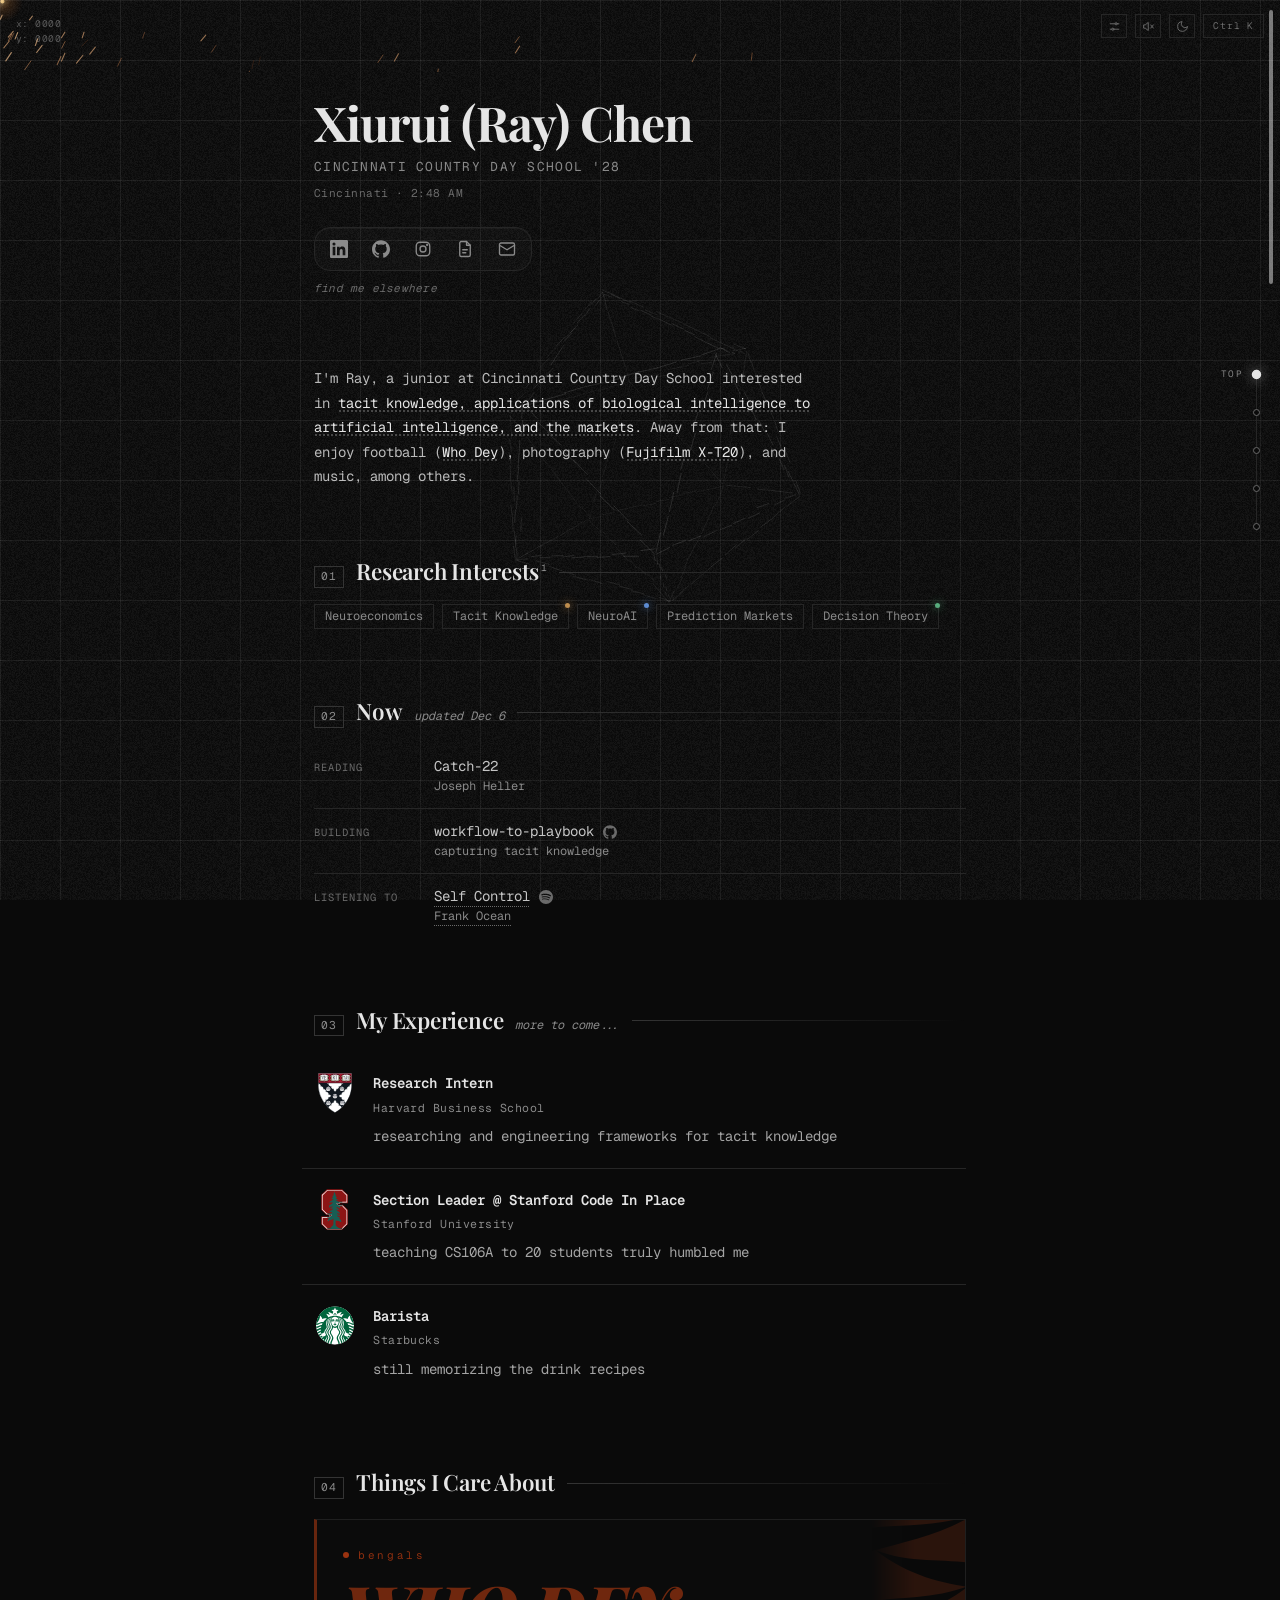
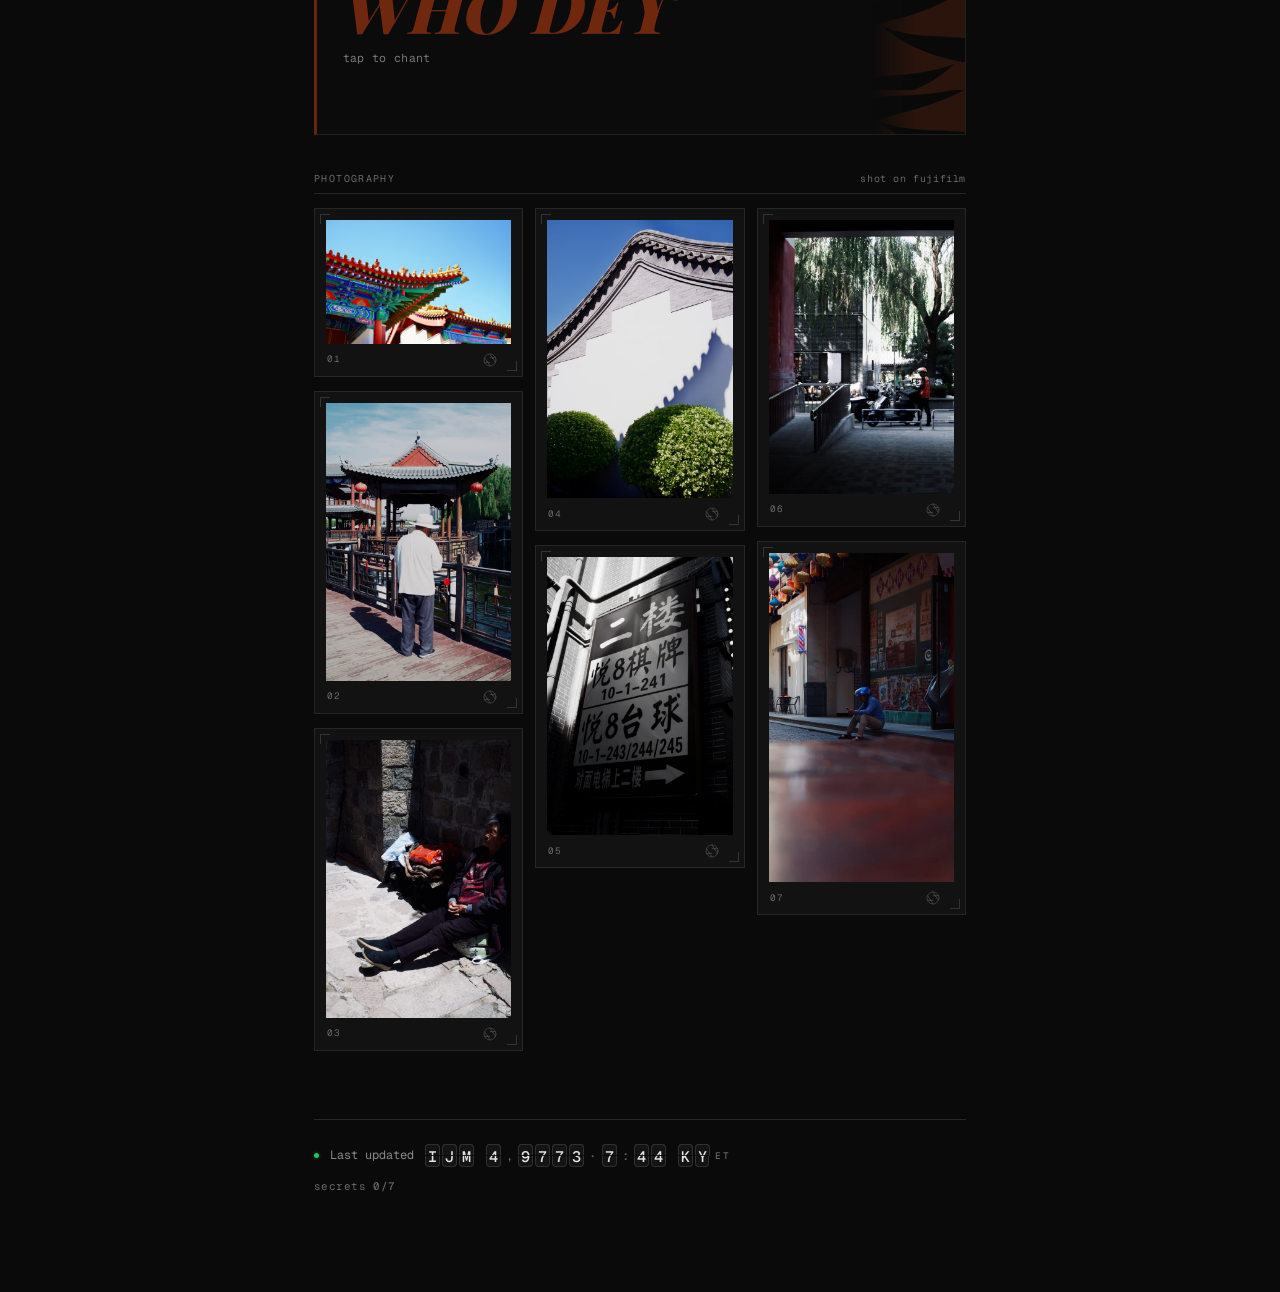
==== commit 6fa391ab: "Research shelf card opens in place instead of swooping in" ====
--- a/index.html
+++ b/index.html
@@ -2155,26 +2155,13 @@
 
         // ---- placement and the single hover zone ----
         var cur = null, openT = 0, closeT = 0;
-        var ptr = { x: -9999, y: -9999 };
-        document.addEventListener("pointermove", function (e) { ptr.x = e.clientX; ptr.y = e.clientY; }, { passive: true });
-        function place(t) {                                           // above or below the words; beside them only when neither fits; never covering the pointer or the words themselves
-          var r = t.getBoundingClientRect(), w = card.offsetWidth, h = card.offsetHeight, vw = window.innerWidth, vh = window.innerHeight, gap = 18, M = 12, PAD = 28;
-          var cx = Math.max(M, Math.min(r.left + r.width / 2 - w / 2, vw - w - M)), cy = Math.max(M, Math.min(r.top + r.height / 2 - h / 2, vh - h - M));
-          var C = [
-            { m: "above", x: cx, y: r.top - h - gap }, { m: "below", x: cx, y: r.bottom + gap },
-            { m: "right", x: r.right + gap, y: cy }, { m: "left", x: r.left - gap - w, y: cy }
-          ], best = null, bestScore = -1e9;
-          C.forEach(function (c, i) {
-            var fits = c.x >= M - 0.5 && c.y >= M - 0.5 && c.x + w <= vw - M + 0.5 && c.y + h <= vh - M + 0.5;
-            var dx = Math.max(c.x - ptr.x, 0, ptr.x - (c.x + w)), dy = Math.max(c.y - ptr.y, 0, ptr.y - (c.y + h)), away = Math.hypot(dx, dy);   // 0 = the pointer is inside the card
-            var vert = c.m === "above" || c.m === "below", clear = away > (vert ? 6 : PAD);
-            var score = (vert ? 3000 : 0) * (fits && clear ? 1 : 0) + (fits ? 1000 : 0) + (clear ? 500 : away * 10) - i;                           // top or bottom first (when it fits and is clear), then the sides, then the least bad
-            if (score > bestScore) { bestScore = score; best = c; }
-          });
-          var x = Math.max(M, Math.min(best.x, vw - w - M)), y = Math.max(M, Math.min(best.y, vh - h - M));
+        function place(t) {
+          var r = t.getBoundingClientRect(), w = card.offsetWidth, h = card.offsetHeight, vw = window.innerWidth, vh = window.innerHeight, gap = 18;
+          var x = Math.max(12, Math.min(r.left + r.width / 2 - w / 2, vw - w - 12));
+          var above = r.top - gap - h > 12 || r.top > vh - r.bottom;
+          var y = Math.max(12, Math.min(above ? r.top - h - gap : r.bottom + gap, vh - h - 12));
           card.style.left = x + "px"; card.style.top = y + "px";
-          var ox = best.m === "right" ? "0%" : best.m === "left" ? "100%" : ((r.left + r.width / 2 - x) / w * 100) + "%", oy = best.m === "above" ? "100%" : best.m === "below" ? "0%" : "50%";
-          card.style.setProperty("--ty", best.m === "above" ? "14px" : best.m === "below" ? "-14px" : "0px"); card.style.setProperty("--ox", ox); card.style.setProperty("--oy", oy);
+          card.style.setProperty("--ty", above ? "14px" : "-14px"); card.style.setProperty("--ox", ((r.left + r.width / 2 - x) / w * 100) + "%"); card.style.setProperty("--oy", above ? "100%" : "0%");
         }
         function show(t) {
           load(); clearTimeout(closeT); clearTimeout(openT);
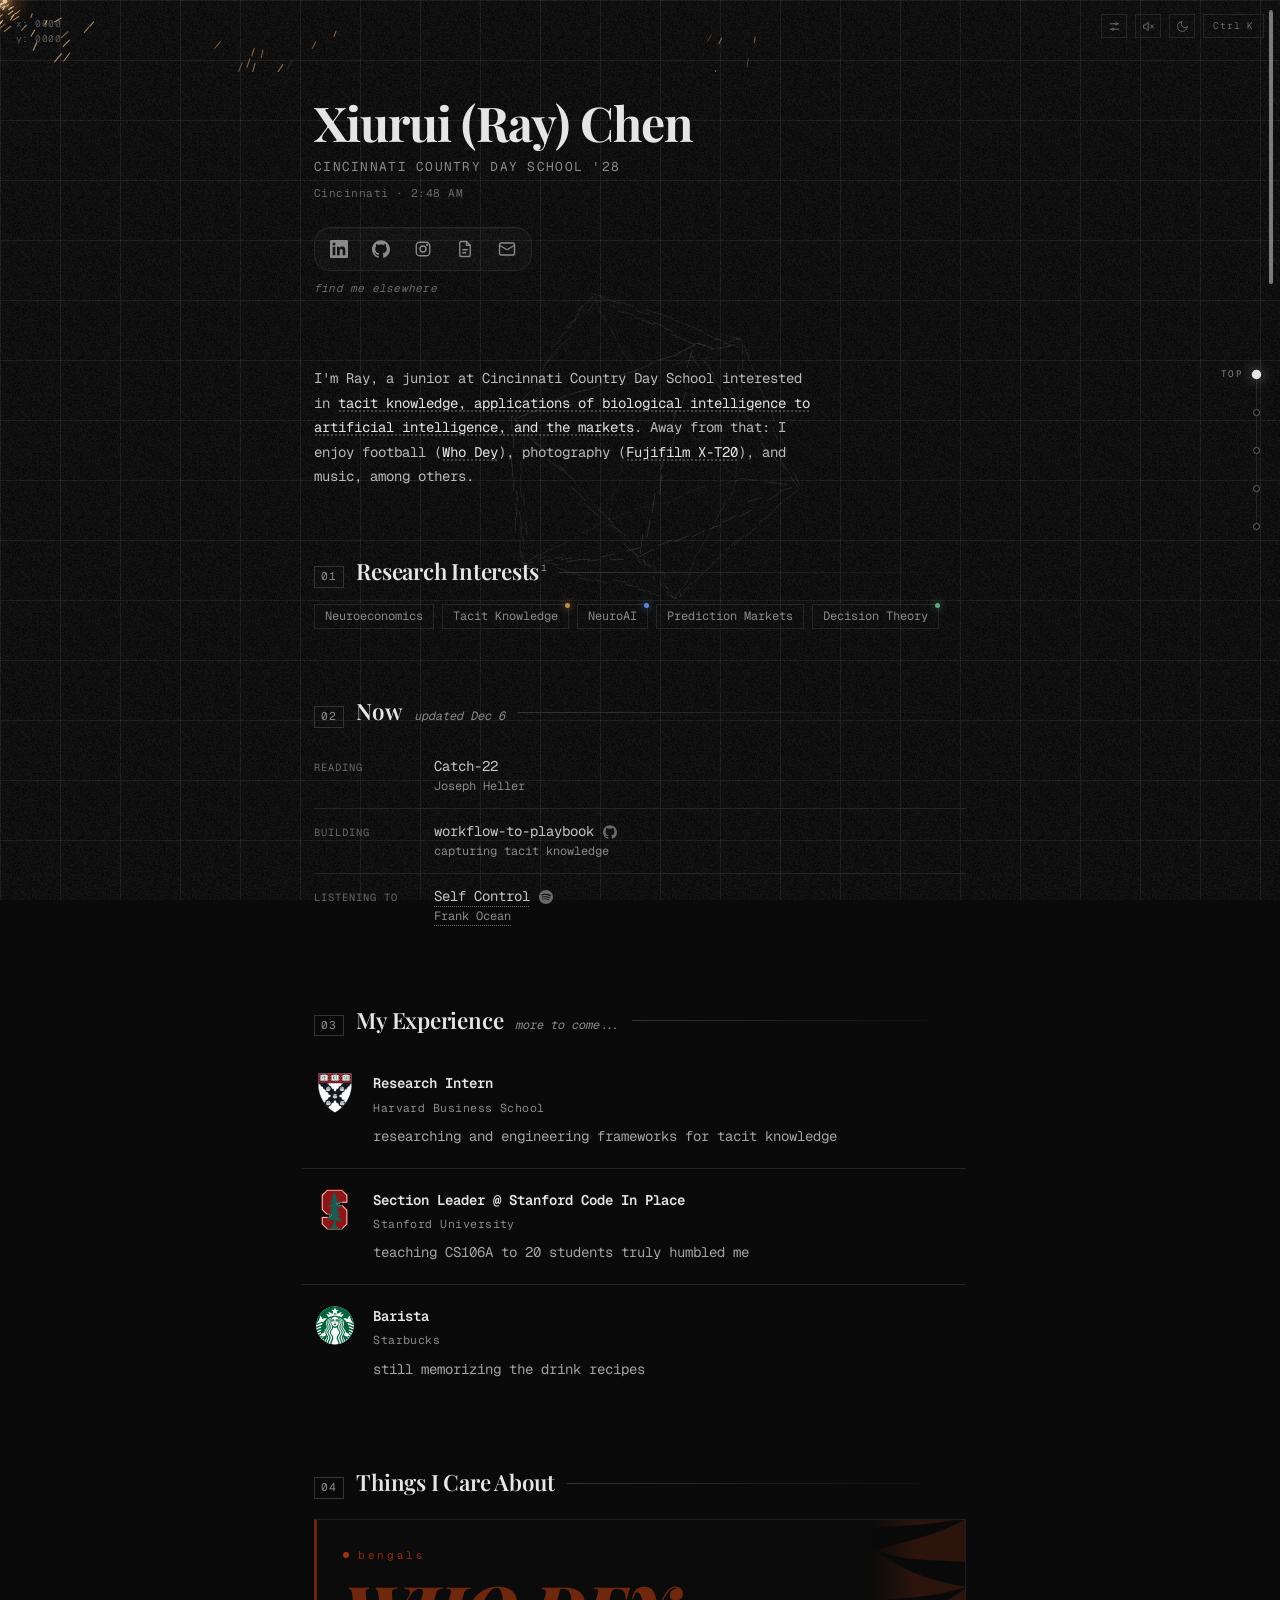
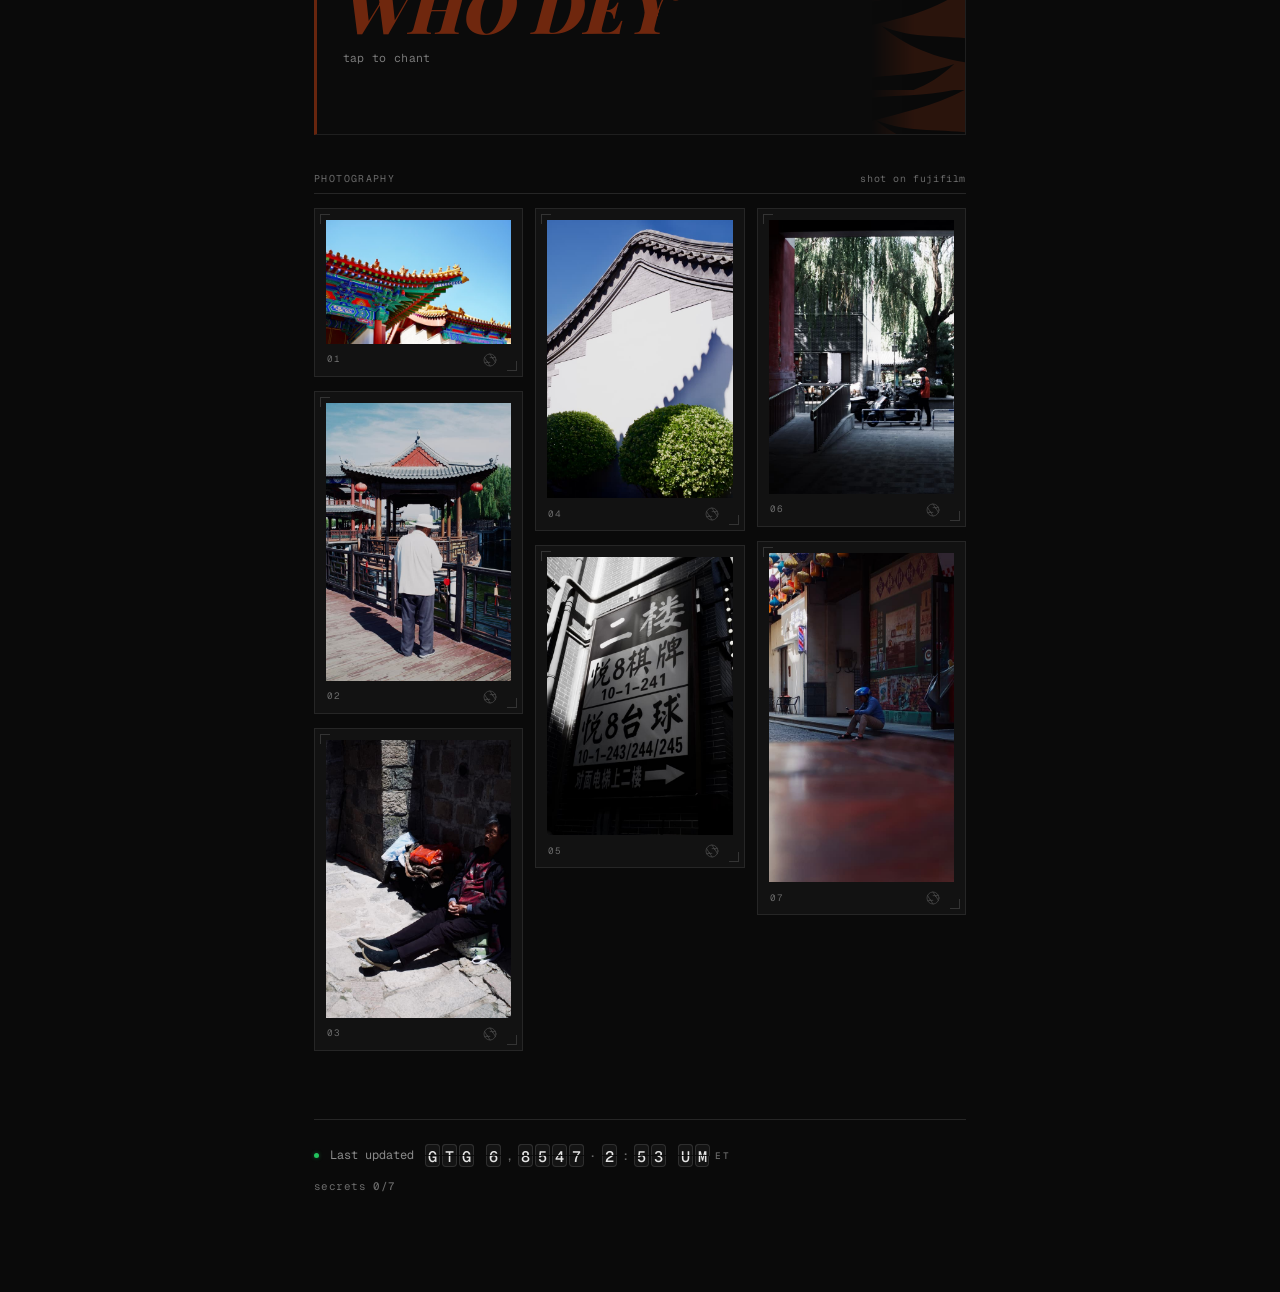
==== commit c1ac5e2e: "Socials: ripple the grid on every hop between icons, not only on entry" ====
--- a/index.html
+++ b/index.html
@@ -359,11 +359,10 @@
     .badge.has-shelf::after { content: ""; position: absolute; top: -2px; right: -2px; width: 5px; height: 5px; border-radius: 50%; background: rgb(var(--sa-rgb)); box-shadow: 0 0 8px rgb(var(--sa-rgb)); opacity: 0.8; transition: transform 400ms var(--ease), opacity 300ms; }
     .badge.has-shelf:hover::after, .badge.has-shelf[aria-expanded="true"]::after { transform: scale(1.7); opacity: 1; }
     .badge.has-shelf[aria-expanded="true"] { color: var(--fg); border-color: rgba(var(--sa-rgb), 0.55); box-shadow: 0 0 10px rgba(var(--sa-rgb), 0.22), 0 0 26px rgba(var(--sa-rgb), 0.1); }
-    #shelf { position: fixed; left: 0; top: 0; z-index: 37; width: min(348px, calc(100vw - 24px)); opacity: 0; visibility: hidden; pointer-events: none;
-      transform: scale(0.99); transform-origin: var(--ox, 20%) var(--oy, 0%);                  /* appears in place: a quiet fade with the faintest settle, no swoop */
-      transition: opacity 180ms ease, transform 260ms var(--ease), visibility 0s linear 180ms; }
-    #shelf.open { opacity: 1; visibility: visible; pointer-events: auto; transform: none; transition: opacity 200ms ease, transform 300ms var(--ease), left 420ms var(--ease), top 420ms var(--ease); }
-    #shelf.open.snap { transition: opacity 200ms ease, transform 300ms var(--ease); }
+    #shelf { position: fixed; left: 0; top: 0; z-index: 37; width: min(348px, calc(100vw - 24px)); opacity: 0; visibility: hidden; pointer-events: none; filter: blur(6px);
+      transform: translateY(var(--ty, -8px)) scale(0.95); transform-origin: var(--ox, 20%) var(--oy, 0%);
+      transition: opacity 200ms ease, transform 520ms var(--ease), filter 320ms ease, visibility 0s linear 520ms; }
+    #shelf.open { opacity: 1; visibility: visible; pointer-events: auto; transform: none; filter: none; transition: opacity 220ms ease, transform 560ms var(--ease), filter 340ms ease, left 520ms var(--ease), top 520ms var(--ease); }
     .sh-glow { position: absolute; inset: -34px -30px; border-radius: 44px; filter: blur(28px); opacity: 0; pointer-events: none; transition: opacity 700ms ease 100ms;
       background: radial-gradient(ellipse 70% 55% at 50% 0%, rgba(var(--sa-rgb), 0.6), transparent 72%), radial-gradient(ellipse 70% 55% at 50% 100%, rgba(var(--sa-rgb), 0.32), transparent 74%); }
     #shelf.open .sh-glow { opacity: 0.5; animation: shBreathe 6s ease-in-out 800ms infinite; }
@@ -381,10 +380,10 @@
     .sh-list { list-style: none; margin: 0.8rem 0 0; padding: 0; }
     .sh-list li { position: relative; display: grid; grid-template-columns: 1.5rem minmax(0, 1fr) auto; gap: 0 0.6rem; padding: 0.8rem 0.55rem; margin: 0 -0.55rem; border-top: 1px solid var(--border); border-radius: 12px;
       background: radial-gradient(180px circle at var(--mx, 50%) var(--my, 50%), rgba(var(--sa-rgb), 0.11), transparent 70%) no-repeat; background-size: 100% 100%;
-      opacity: 0; transition: opacity 320ms ease; }
+      opacity: 0; transform: translateY(8px); transition: opacity 500ms ease, transform 640ms var(--ease); }
     .sh-list li:first-child { border-top-color: transparent; }
     #shelf.open .sh-list li { opacity: 1; transform: none; }
-    #shelf.open .sh-list li:nth-child(1) { transition-delay: 60ms; } #shelf.open .sh-list li:nth-child(2) { transition-delay: 110ms; }
+    #shelf.open .sh-list li:nth-child(1) { transition-delay: 120ms; } #shelf.open .sh-list li:nth-child(2) { transition-delay: 220ms; }
     .sh-list li::before { content: ""; position: absolute; left: 0; top: 18%; bottom: 18%; width: 2px; border-radius: 2px; background: rgb(var(--sa-rgb)); box-shadow: 0 0 10px rgb(var(--sa-rgb)); transform: scaleY(0); transition: transform 350ms var(--ease); }
     .sh-list li:hover::before, .sh-list li:focus-within::before { transform: scaleY(1); }
     .sh-idx { padding-top: 0.3rem; font: 0.6rem var(--mono); color: var(--faint); }
@@ -3279,11 +3278,8 @@
           var name = b.textContent.trim(), d = SHELF[name]; if (!d) return;
           curBadge = b; cur = d; b.setAttribute("aria-expanded", "true");
           host.style.setProperty("--sa-rgb", d.rgb); host.setAttribute("aria-label", "Favorite papers: " + name);
-          fill(d, name); capEl.textContent = d.cap;
-          var fresh = !host.classList.contains("open"); if (fresh) host.classList.add("snap");     // a card opening from nothing appears where it belongs; only badge-to-badge moves glide
-          place();
+          fill(d, name); capEl.textContent = d.cap; place();
           host.classList.add("open"); sizeCanvas(); place(); window.__sfx && window.__sfx.open();
-          if (fresh) requestAnimationFrame(function () { requestAnimationFrame(function () { host.classList.remove("snap"); }); });
           scene = SCENES[d.key](CW, CH, d.rgb, fg()); ptr = null;
           cancelAnimationFrame(raf); lastT = 0; raf = requestAnimationFrame(loop);
         }
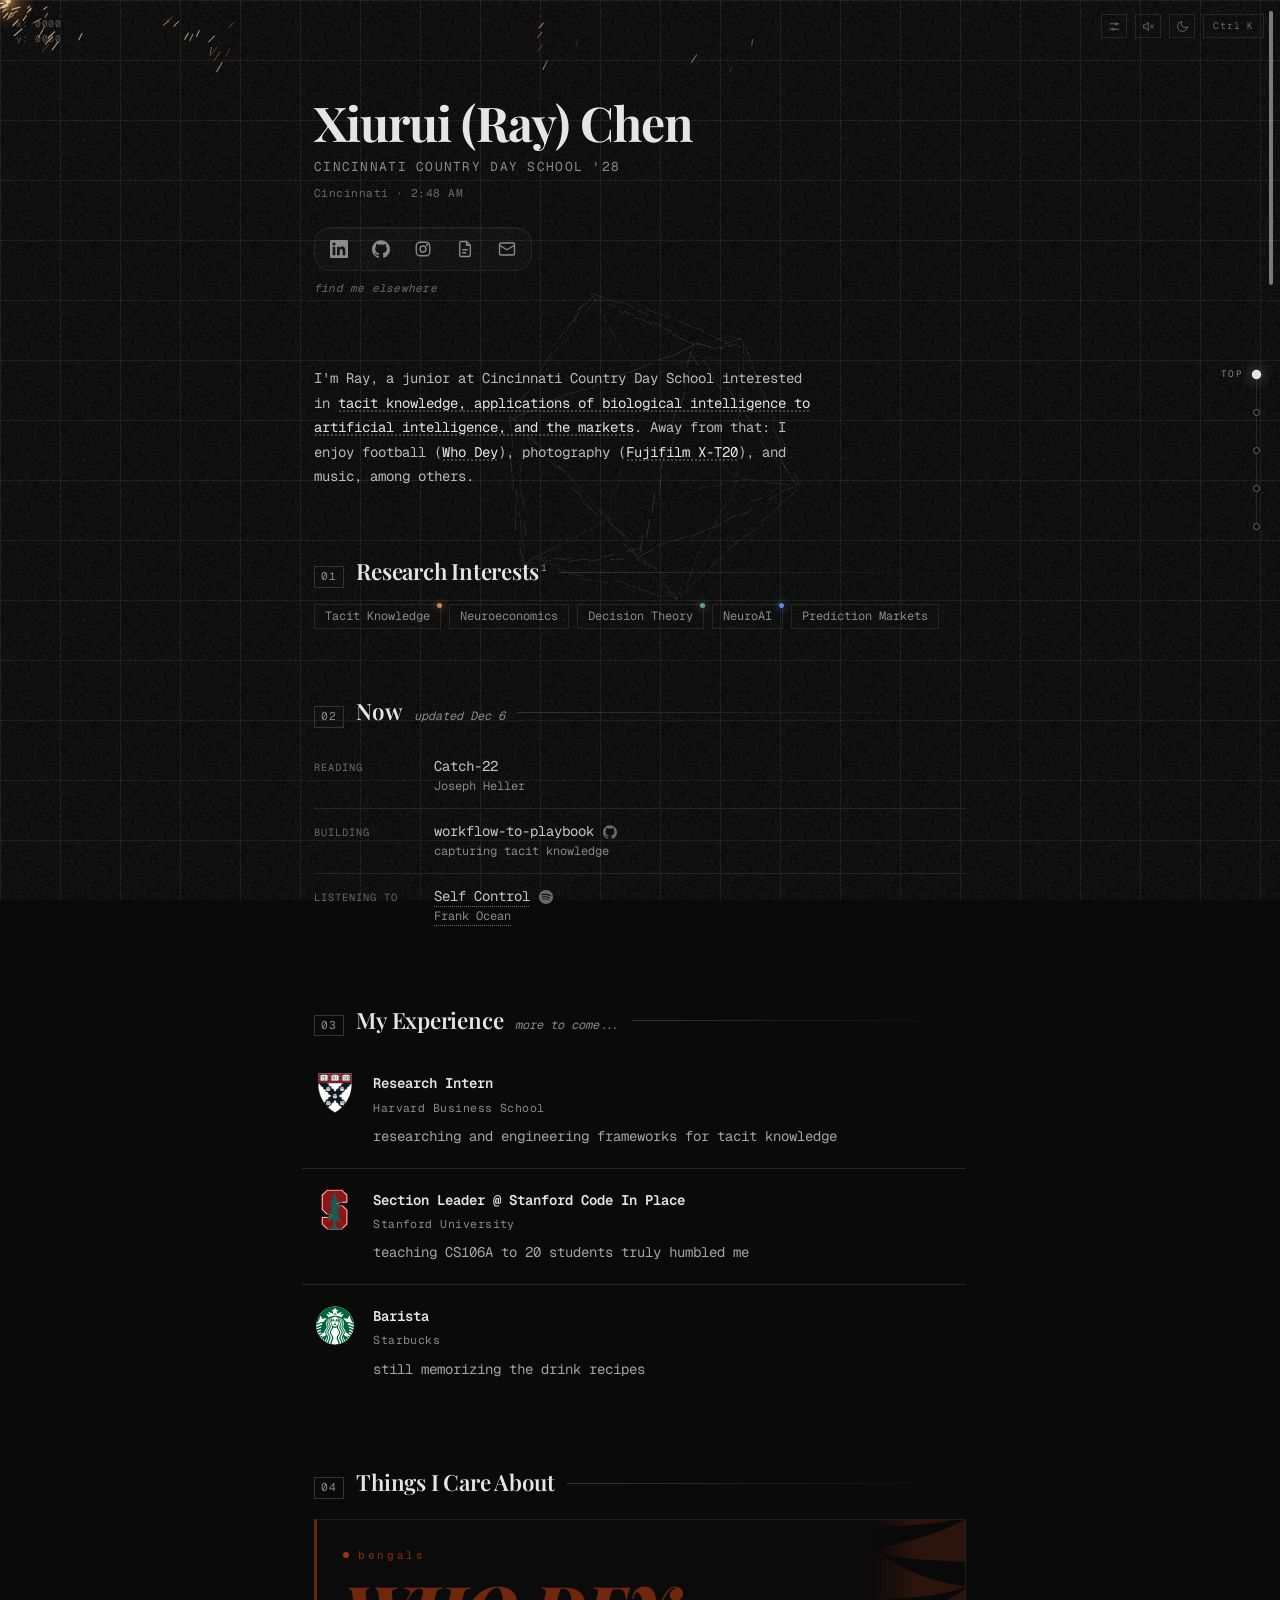
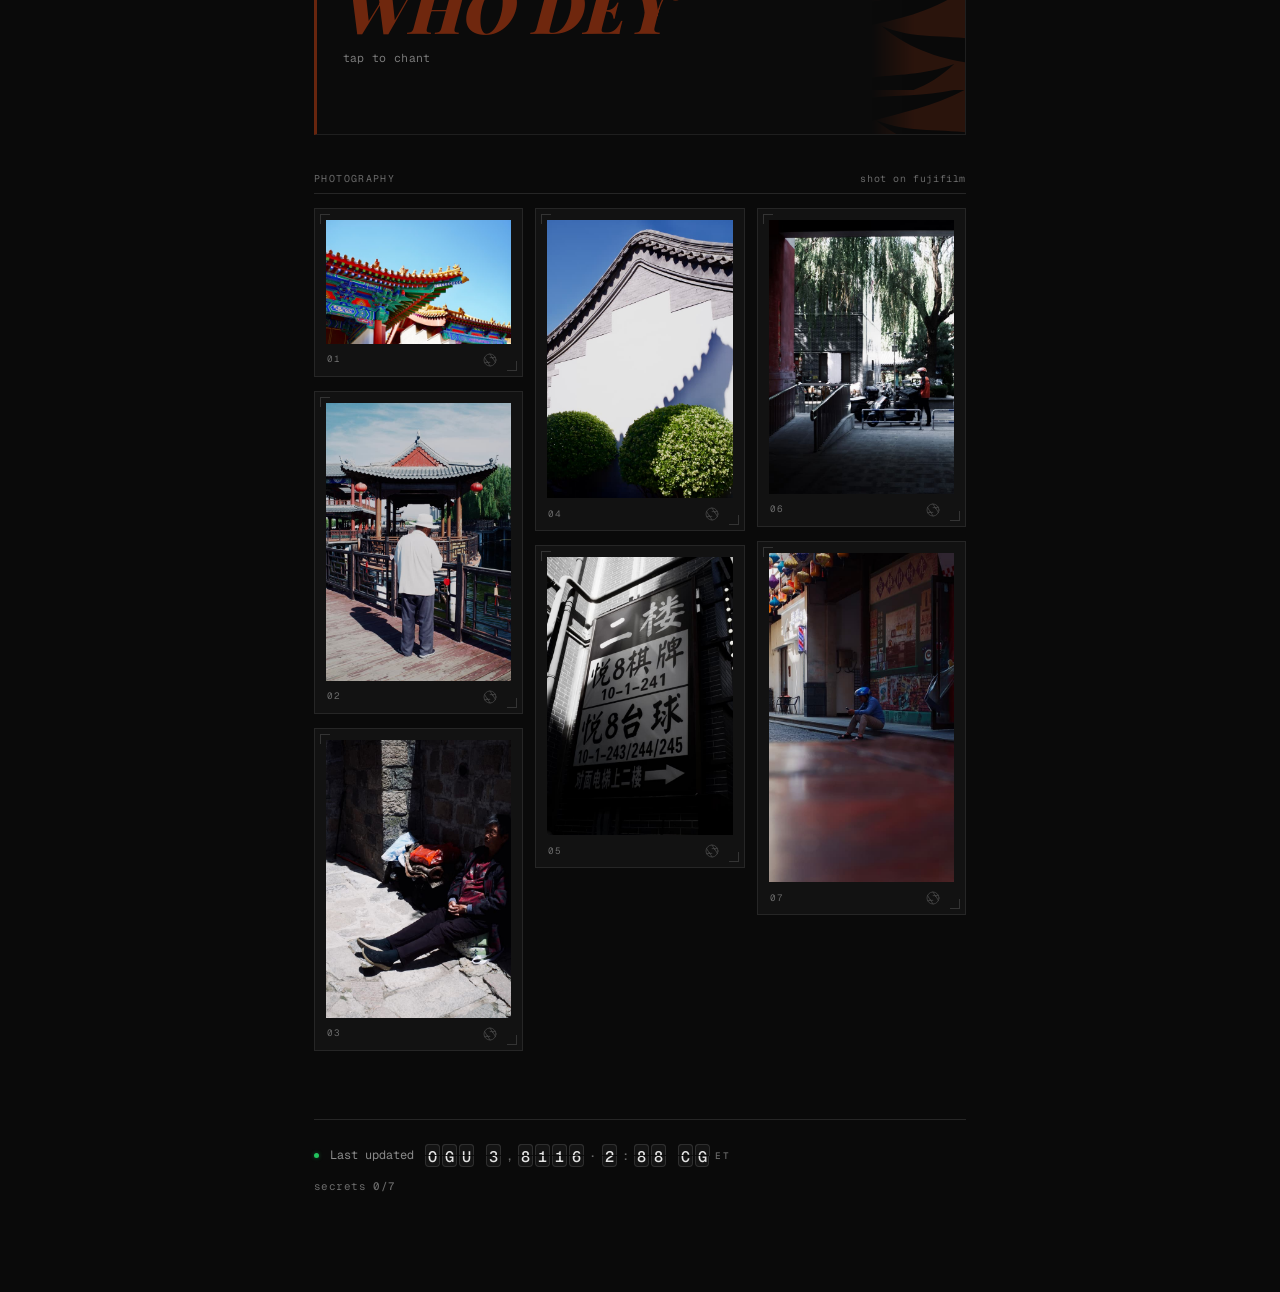
==== commit f0df9af8: "Intro links: letters light up with the pointer, with a margin note for each" ====
--- a/index.html
+++ b/index.html
@@ -2755,7 +2755,7 @@
         function rgbOf(a) { var m = /#([0-9a-f]{2})([0-9a-f]{2})([0-9a-f]{2})/i.exec(hexOf(a)); return m ? parseInt(m[1], 16) + "," + parseInt(m[2], 16) + "," + parseInt(m[3], 16) : null; }
         var lastInk = 0, born = performance.now();
         function ink(a) {
-          var n = performance.now(); if (calm() || n - born < 1500 || n - lastInk < 220) return; lastInk = n;
+          var n = performance.now(); if (calm() || n - born < 1500 || n - lastInk < 700) return; lastInk = n;
           var r = a.getBoundingClientRect(); document.dispatchEvent(new CustomEvent("grid-pulse", { detail: { x: r.left + r.width / 2, y: r.top + r.height / 2, color: rgbOf(a) } }));
         }
 
@@ -2864,7 +2864,7 @@
           if (a !== active) {
             var first = !active; active = a; placePill(a, first || calm());
             var f = FACTS[a.getAttribute("aria-label")]; if (f) { var v = f(); setCap(v[0], v[1], false); }
-            if (!first) sfx("tick"); ink(a);                // every arrival ripples out in that icon's colour, including hops between icons
+            if (first) ink(a); else sfx("tick");              // the grid ring marks arriving at the bar, not every hop between icons
           }
           ensureCard(a);                                   // also re-arms the card if it was cancelled while the same icon stayed active
         }
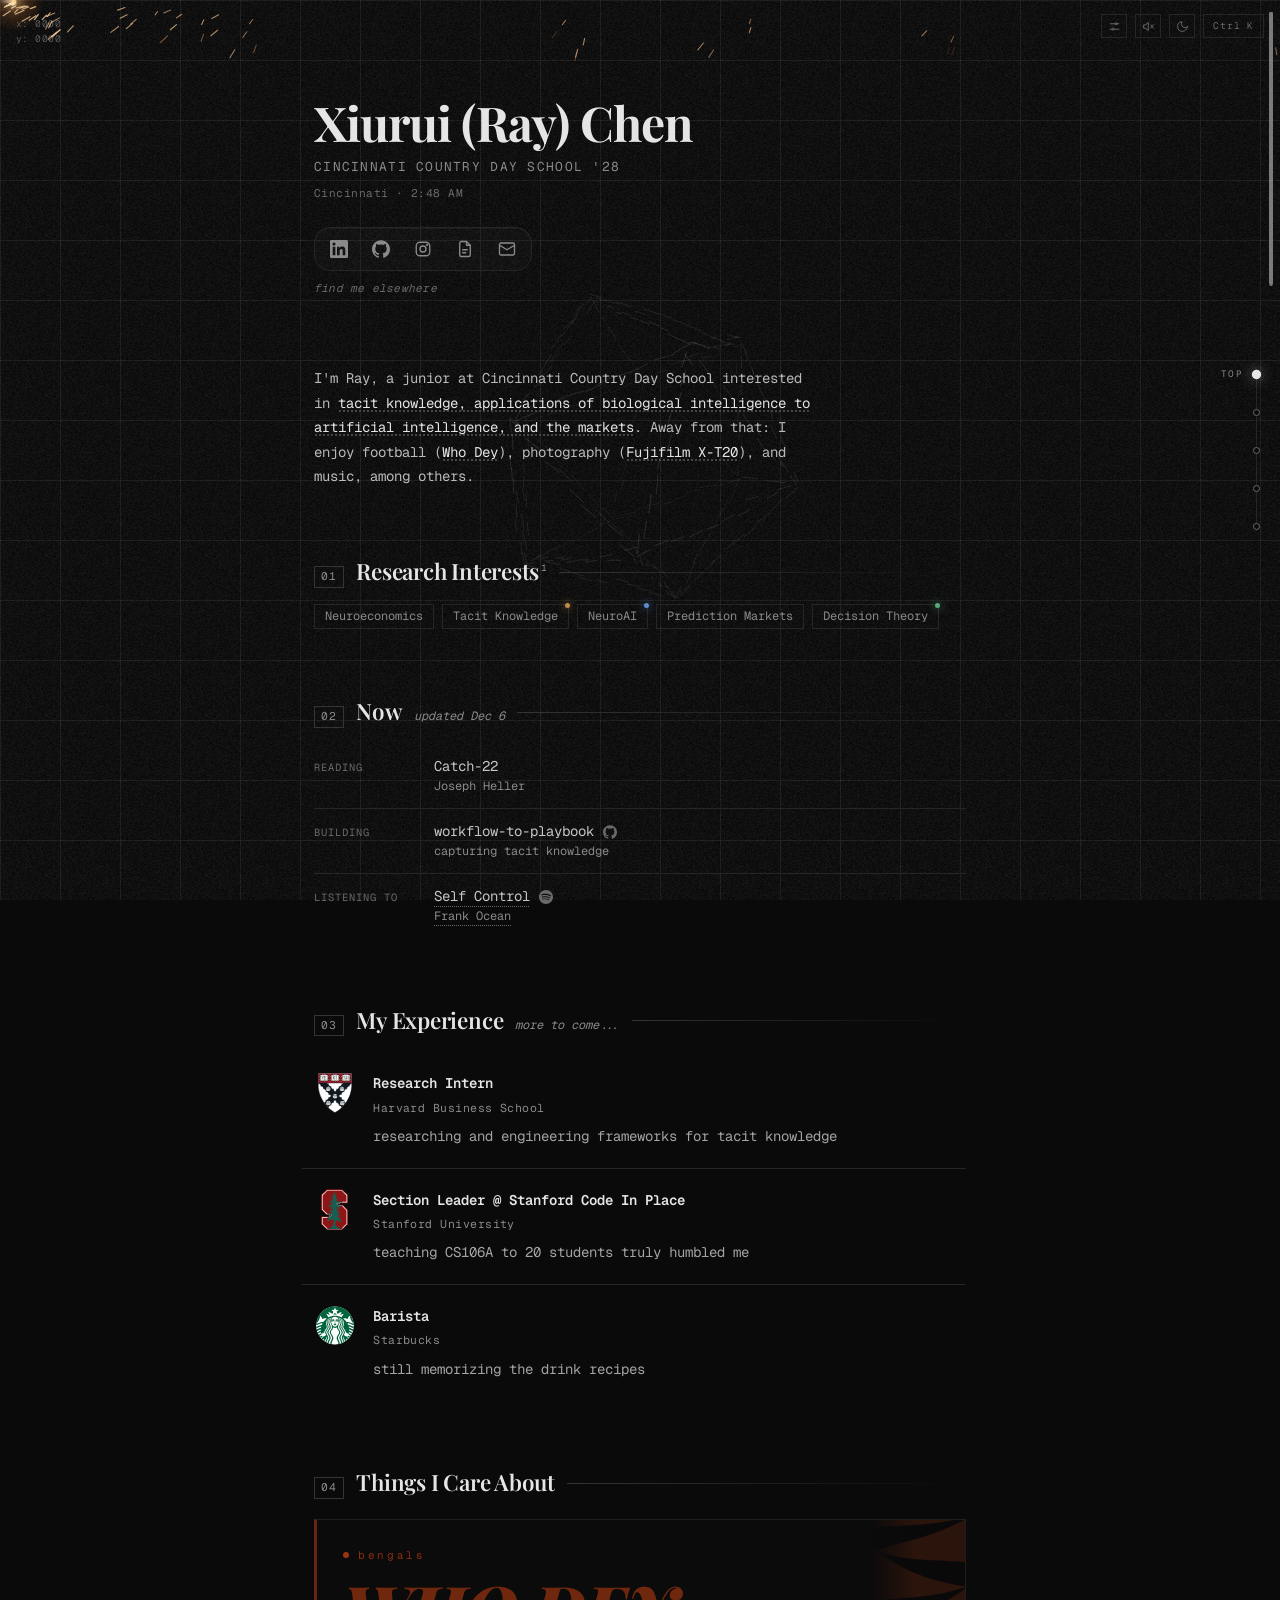
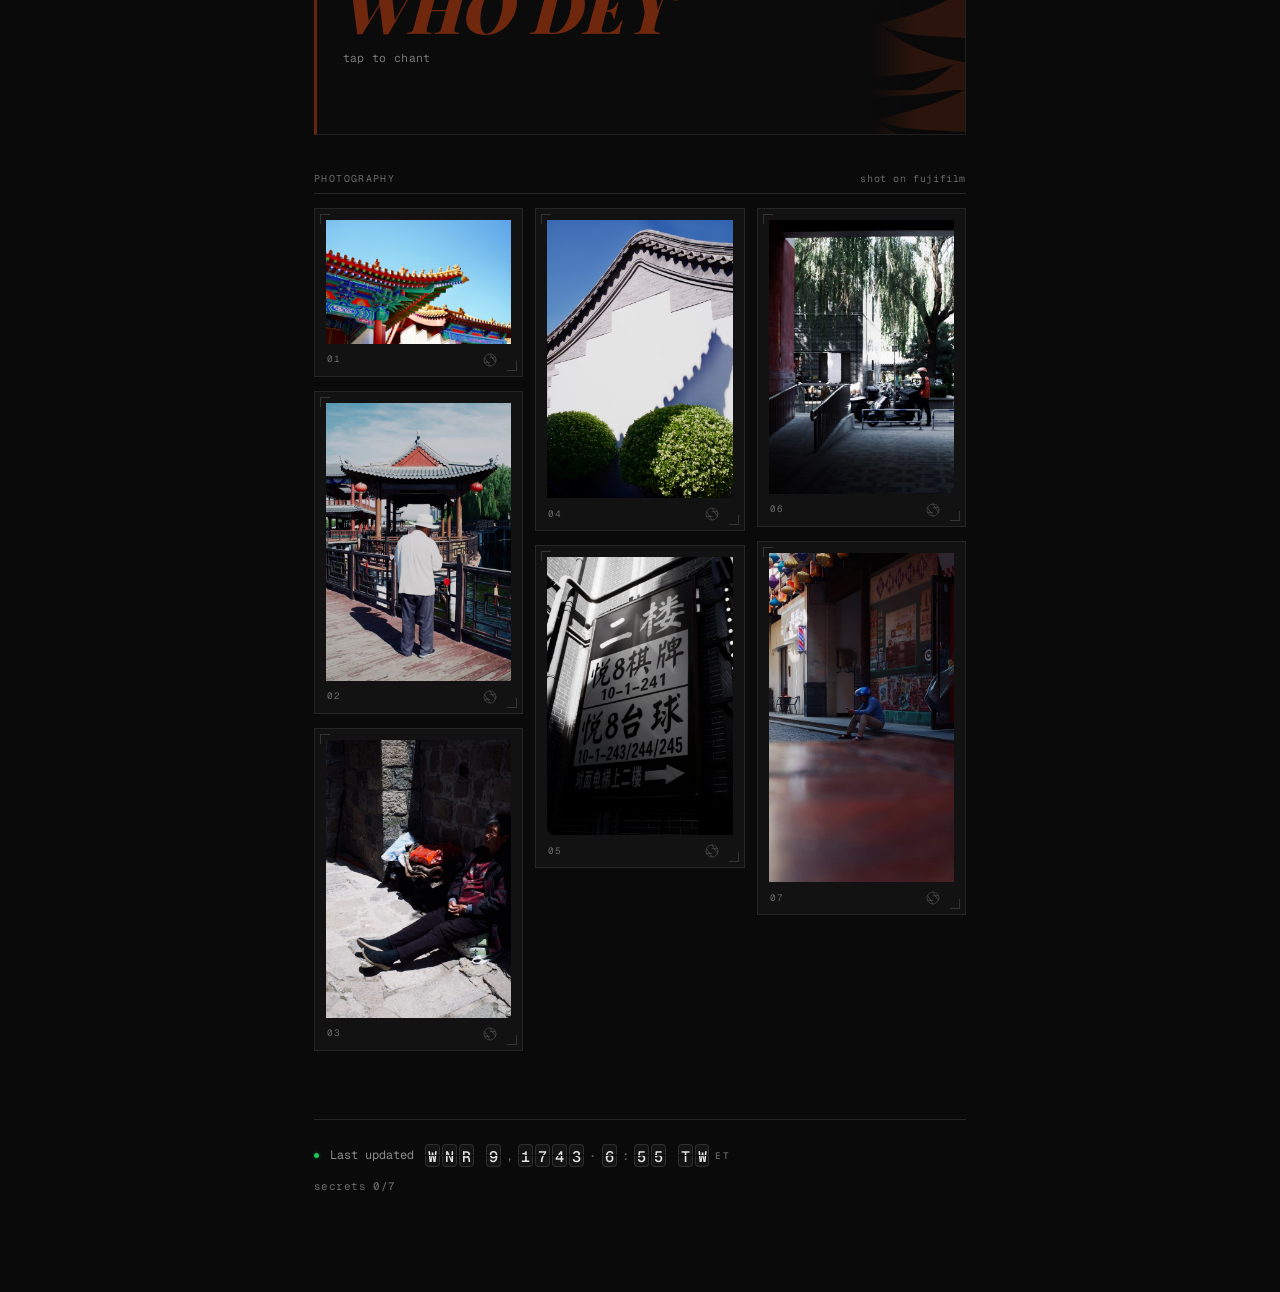
==== commit fafdaaae: "Franks drift across the page while Self Control plays" ====
--- a/index.html
+++ b/index.html
@@ -359,10 +359,11 @@
     .badge.has-shelf::after { content: ""; position: absolute; top: -2px; right: -2px; width: 5px; height: 5px; border-radius: 50%; background: rgb(var(--sa-rgb)); box-shadow: 0 0 8px rgb(var(--sa-rgb)); opacity: 0.8; transition: transform 400ms var(--ease), opacity 300ms; }
     .badge.has-shelf:hover::after, .badge.has-shelf[aria-expanded="true"]::after { transform: scale(1.7); opacity: 1; }
     .badge.has-shelf[aria-expanded="true"] { color: var(--fg); border-color: rgba(var(--sa-rgb), 0.55); box-shadow: 0 0 10px rgba(var(--sa-rgb), 0.22), 0 0 26px rgba(var(--sa-rgb), 0.1); }
-    #shelf { position: fixed; left: 0; top: 0; z-index: 37; width: min(348px, calc(100vw - 24px)); opacity: 0; visibility: hidden; pointer-events: none; filter: blur(6px);
-      transform: translateY(var(--ty, -8px)) scale(0.95); transform-origin: var(--ox, 20%) var(--oy, 0%);
-      transition: opacity 200ms ease, transform 520ms var(--ease), filter 320ms ease, visibility 0s linear 520ms; }
-    #shelf.open { opacity: 1; visibility: visible; pointer-events: auto; transform: none; filter: none; transition: opacity 220ms ease, transform 560ms var(--ease), filter 340ms ease, left 520ms var(--ease), top 520ms var(--ease); }
+    #shelf { position: fixed; left: 0; top: 0; z-index: 37; width: min(348px, calc(100vw - 24px)); opacity: 0; visibility: hidden; pointer-events: none;
+      transform: scale(0.99); transform-origin: var(--ox, 20%) var(--oy, 0%);                  /* appears in place: a quiet fade with the faintest settle, no swoop */
+      transition: opacity 180ms ease, transform 260ms var(--ease), visibility 0s linear 180ms; }
+    #shelf.open { opacity: 1; visibility: visible; pointer-events: auto; transform: none; transition: opacity 200ms ease, transform 300ms var(--ease), left 420ms var(--ease), top 420ms var(--ease); }
+    #shelf.open.snap { transition: opacity 200ms ease, transform 300ms var(--ease); }
     .sh-glow { position: absolute; inset: -34px -30px; border-radius: 44px; filter: blur(28px); opacity: 0; pointer-events: none; transition: opacity 700ms ease 100ms;
       background: radial-gradient(ellipse 70% 55% at 50% 0%, rgba(var(--sa-rgb), 0.6), transparent 72%), radial-gradient(ellipse 70% 55% at 50% 100%, rgba(var(--sa-rgb), 0.32), transparent 74%); }
     #shelf.open .sh-glow { opacity: 0.5; animation: shBreathe 6s ease-in-out 800ms infinite; }
@@ -380,10 +381,10 @@
     .sh-list { list-style: none; margin: 0.8rem 0 0; padding: 0; }
     .sh-list li { position: relative; display: grid; grid-template-columns: 1.5rem minmax(0, 1fr) auto; gap: 0 0.6rem; padding: 0.8rem 0.55rem; margin: 0 -0.55rem; border-top: 1px solid var(--border); border-radius: 12px;
       background: radial-gradient(180px circle at var(--mx, 50%) var(--my, 50%), rgba(var(--sa-rgb), 0.11), transparent 70%) no-repeat; background-size: 100% 100%;
-      opacity: 0; transform: translateY(8px); transition: opacity 500ms ease, transform 640ms var(--ease); }
+      opacity: 0; transition: opacity 320ms ease; }
     .sh-list li:first-child { border-top-color: transparent; }
     #shelf.open .sh-list li { opacity: 1; transform: none; }
-    #shelf.open .sh-list li:nth-child(1) { transition-delay: 120ms; } #shelf.open .sh-list li:nth-child(2) { transition-delay: 220ms; }
+    #shelf.open .sh-list li:nth-child(1) { transition-delay: 60ms; } #shelf.open .sh-list li:nth-child(2) { transition-delay: 110ms; }
     .sh-list li::before { content: ""; position: absolute; left: 0; top: 18%; bottom: 18%; width: 2px; border-radius: 2px; background: rgb(var(--sa-rgb)); box-shadow: 0 0 10px rgb(var(--sa-rgb)); transform: scaleY(0); transition: transform 350ms var(--ease); }
     .sh-list li:hover::before, .sh-list li:focus-within::before { transform: scaleY(1); }
     .sh-idx { padding-top: 0.3rem; font: 0.6rem var(--mono); color: var(--faint); }
@@ -615,6 +616,7 @@
     #imargin .mn-d { display: block; width: 4px; height: 4px; margin-left: -8px; border-radius: 50%; background: currentColor; box-shadow: 0 0 8px currentColor; transform: scale(0); transition: transform 320ms var(--spring) 180ms; }
     #imargin.on .mn-d { transform: scale(1); }
     @media (prefers-reduced-motion: reduce) { #imargin, #imargin .mn-r, #imargin .mn-d { transition-duration: 1ms; } }
+    #franks { position: fixed; inset: 0; z-index: 34; pointer-events: none; display: none; }
     #ilight { position: fixed; left: 0; top: 0; width: 280px; height: 280px; margin: -140px 0 0 -140px; border-radius: 50%; pointer-events: none; z-index: 5; opacity: 0; mix-blend-mode: screen;
       background: radial-gradient(circle, rgba(var(--lc, 167,139,250), 0.34) 0%, rgba(var(--lc, 167,139,250), 0.12) 38%, transparent 68%); transition: opacity 480ms var(--ease); will-change: transform, opacity; }
     #ilight.on { opacity: 1; }
@@ -1043,6 +1045,9 @@
     @keyframes acEq { 0%, 100% { height: 3px; } 50% { height: 12px; } }
     .ac-card.blocked .ac-play { color: var(--fg); } .ac-card.blocked .ac-eq i { animation: acNudge 1.6s ease-in-out infinite; background: var(--ac-bot, #a15236); } .ac-card.blocked .ac-eq i:nth-child(2) { animation-delay: -0.3s; } .ac-card.blocked .ac-eq i:nth-child(3) { animation-delay: -0.6s; }
     @keyframes acNudge { 0%, 100% { height: 3px; } 50% { height: 8px; } }
+    .ac-play { flex: 1; min-width: 0; text-align: left; }
+    .ac-tx { display: flex; flex-direction: column; gap: 3px; min-width: 0; }
+    .ac-tc { display: block; font-size: 0.54rem; letter-spacing: 0.08em; color: var(--faint); font-variant-numeric: tabular-nums; min-height: 0.7em; }
     .ac-snd { display: grid; place-items: center; width: 28px; height: 28px; padding: 0; background: none; border: 1px solid var(--border); border-radius: 50%; color: var(--muted); cursor: pointer; transition: color 200ms, border-color 200ms, background 200ms, transform 300ms var(--ease); }
     .ac-snd svg { width: 14px; height: 14px; display: block; }
     .ac-snd:hover, .ac-snd:focus-visible { color: var(--fg); border-color: rgba(var(--fg-rgb), 0.4); background: rgba(var(--fg-rgb), 0.05); transform: scale(1.06); }
@@ -1503,15 +1508,31 @@
           }
         });
       }
-      function drawSong() {                             // two album-coloured pools breathe with a synthetic beat
-        var t = song.t, beat = Math.pow(0.5 + 0.5 * Math.sin(t * 5.65), 3), swell = 0.5 + 0.5 * Math.sin(t * 0.9 + 1), a = song.on * (0.045 + 0.05 * beat + 0.02 * swell), g;
-        g = gctx.createRadialGradient(W * 0.2, -H * 0.1, 0, W * 0.2, -H * 0.1, Math.max(W, H) * 0.9); g.addColorStop(0, "rgba(" + song.a + "," + a.toFixed(3) + ")"); g.addColorStop(1, "rgba(" + song.a + ",0)"); gctx.fillStyle = g; gctx.fillRect(0, 0, W, H);
-        g = gctx.createRadialGradient(W * 0.85, H * 1.1, 0, W * 0.85, H * 1.1, Math.max(W, H) * 0.9); g.addColorStop(0, "rgba(" + song.b + "," + a.toFixed(3) + ")"); g.addColorStop(1, "rgba(" + song.b + ",0)"); gctx.fillStyle = g; gctx.fillRect(0, 0, W, H);
+      // The song's real rhythm: beat and strum times were measured from the track (audio/self-control.beats.json). The envelope jumps on each hit and relaxes.
+      var beatEnv = 0, strumEnv = 0;
+      function envAt(list, t, rise, tau) {              // a soft swell: it starts building just before each hit, peaks on it, then eases away (never a jump)
+        var lo = 0, hi = list.length - 1, k = -1, v = 0, x;
+        while (lo <= hi) { var m = (lo + hi) >> 1; if (list[m][0] <= t) { k = m; lo = m + 1; } else hi = m - 1; }
+        if (k >= 0) v = list[k][1] * Math.exp(-(t - list[k][0]) / tau);
+        if (k + 1 < list.length) { x = 1 - (list[k + 1][0] - t) / rise; if (x > 0) { x = x * x * (3 - 2 * x); v = Math.max(v, list[k + 1][1] * x); } }
+        return v;
+      }
+      function stepSongEnv(dt) {
+        var sy = window.__songSync, tb = 0, ts = 0;
+        if (sy && sy.ready() && sy.playing()) { var t = sy.time() + 0.03; tb = envAt(sy.beats, t, 0.26, 0.4); ts = envAt(sy.strums, t, 0.15, 0.2); }
+        else { tb = Math.pow(0.5 + 0.5 * Math.sin(song.t * 5.65), 3); ts = tb * 0.6; }   // until the measurements load: a steady stand-in pulse
+        var k = 1 - Math.exp(-7 * dt); beatEnv += (tb - beatEnv) * k; strumEnv += (ts - strumEnv) * k;     // and a little inertia on top, so it breathes
+      }
+      function drawSong() {                             // two album-coloured pools: the brown one swells on the beat, the green one flickers with the guitar
+        var swell = 0.5 + 0.5 * Math.sin(song.t * 0.9 + 1), g;
+        var aTop = song.on * (0.035 + 0.07 * strumEnv + 0.03 * beatEnv + 0.012 * swell), aBot = song.on * (0.035 + 0.1 * beatEnv + 0.02 * strumEnv + 0.012 * swell);
+        g = gctx.createRadialGradient(W * 0.2, -H * 0.1, 0, W * 0.2, -H * 0.1, Math.max(W, H) * 0.9); g.addColorStop(0, "rgba(" + song.a + "," + aTop.toFixed(3) + ")"); g.addColorStop(1, "rgba(" + song.a + ",0)"); gctx.fillStyle = g; gctx.fillRect(0, 0, W, H);
+        g = gctx.createRadialGradient(W * 0.85, H * 1.1, 0, W * 0.85, H * 1.1, Math.max(W, H) * 0.9); g.addColorStop(0, "rgba(" + song.b + "," + aBot.toFixed(3) + ")"); g.addColorStop(1, "rgba(" + song.b + ",0)"); gctx.fillStyle = g; gctx.fillRect(0, 0, W, H);
       }
 
       function drawGrid() {
         gctx.clearRect(0, 0, W, H);
-        var ga = (FG.charAt(0) === "4" ? 0.05 : 0.08) + (song.on > 0.01 ? song.on * 0.035 * Math.pow(0.5 + 0.5 * Math.sin(song.t * 5.65), 3) : 0);   // dark ink on cream needs a lighter touch
+        var ga = (FG.charAt(0) === "4" ? 0.05 : 0.08) + (song.on > 0.01 ? song.on * (0.045 * beatEnv + 0.02 * strumEnv) : 0);   // dark ink on cream needs a lighter touch
         var st = "rgba(" + INK + "," + ga + ")";
         if (sp.a > 0.01) {
           var gr = gctx.createRadialGradient(sp.x, sp.y, 0, sp.x, sp.y, 160);
@@ -1673,7 +1694,7 @@
         if (stepSky(dt)) gridDirty = true;
         if (pulses.length) { pulses.forEach(function (p) { p.t += dt; }); pulses = pulses.filter(function (p) { return p.t < PULSE_DUR; }); gridDirty = true; }
         if (rings.length) { rings.forEach(function (q) { q.t += dt; }); rings = rings.filter(function (q) { return q.t < 1.6; }); gridDirty = true; }
-        if (song.on > 0.002 || song.to) { song.on += (song.to - song.on) * ease(2.2, dt); song.t += dt; gridDirty = true; if (song.on < 0.002 && !song.to) song.on = 0; }
+        if (song.on > 0.002 || song.to) { song.on += (song.to - song.on) * ease(2.2, dt); song.t += dt; stepSongEnv(dt); gridDirty = true; if (song.on < 0.002 && !song.to) song.on = 0; }
         stepMorph(dt);
         drawShape();
 
@@ -2052,7 +2073,7 @@
 
       // ======================================================
       // Album card: hover "Self Control" or "Frank Ocean" (one zone). The cover rises lit by colours taken from the cover itself,
-      // and a 30-second preview of the song (Apple's public iTunes preview) plays while it is open.
+      // and the song (a licensed copy, served from this site) plays from 1:49 while it is open.
       // ======================================================
       (function () {
         var zones = document.querySelectorAll(".ac-zone"); if (!zones.length) return;
@@ -2067,10 +2088,10 @@
           '<span class="ac-disc" aria-hidden="true"><i></i></span><span class="ac-art"><span class="ac-fb" aria-hidden="true">blond</span><img alt="Blonde by Frank Ocean, album cover" crossorigin="anonymous" /></span><i class="ac-shine" aria-hidden="true"></i></a>' +
           '<div class="ac-meta" aria-hidden="true"><span>blonde</span><span>frank ocean \u00b7 2016</span></div>' +
           '<p class="ac-quote" id="ac-quote">one of the best albums, if not the greatest, of all time</p>' +
-          '<div class="ac-foot"><button type="button" class="ac-play" aria-label="Play or pause a 30 second preview of Self Control"><span class="ac-eq" aria-hidden="true"><i></i><i></i><i></i></span><span class="ac-st">30s preview</span></button>' +
-          '<button type="button" class="ac-snd" aria-pressed="true" aria-label="Play the preview when I hover" title="play the preview on hover">' + ON + OFF + '</button></div></div>';
+          '<div class="ac-foot"><button type="button" class="ac-play" aria-label="Play or pause Self Control, from 1:49"><span class="ac-eq" aria-hidden="true"><i></i><i></i><i></i></span><span class="ac-tx"><span class="ac-st">from 1:49</span><span class="ac-tc" aria-hidden="true"></span></span></button>' +
+          '<button type="button" class="ac-snd" aria-pressed="true" aria-label="Play the song when I hover" title="play on hover">' + ON + OFF + '</button></div></div>';
         document.body.appendChild(card);
-        var inner = card.querySelector("#ac-inner"), img = card.querySelector("img"), fb = card.querySelector(".ac-fb"), st = card.querySelector(".ac-st"), snd = card.querySelector(".ac-snd"), playBtn = card.querySelector(".ac-play"), started = false;
+        var inner = card.querySelector("#ac-inner"), img = card.querySelector("img"), fb = card.querySelector(".ac-fb"), st = card.querySelector(".ac-st"), tc = card.querySelector(".ac-tc"), snd = card.querySelector(".ac-snd"), playBtn = card.querySelector(".ac-play"), started = false;
 
         // ---- colours from the cover: the vivid green of the hair for the top light, the warm brown of the skin for the bottom light ----
         function hsv(R, G, B) { var r = R / 255, g = G / 255, b = B / 255, mx = Math.max(r, g, b), mn = Math.min(r, g, b), d = mx - mn, h = 0; if (d) { if (mx === r) h = ((g - b) / d) % 6; else if (mx === g) h = (b - r) / d + 2; else h = (r - g) / d + 4; } return [((Math.round(h * 60)) + 360) % 360, mx ? d / mx : 0, mx]; }
@@ -2097,41 +2118,79 @@
           } catch (e) { /* the defaults (lime / sienna) are already the cover's colours */ }
         }
 
-        // ---- the 30 second preview ----
-        var audio = new Audio(); audio.preload = "none"; audio.loop = true; audio.volume = 0; audio.setAttribute("aria-hidden", "true"); card.appendChild(audio);
-        var epoch = 0, fadeRaf = 0, lookupP = null, userPaused = false, soundOn = true, VOL = 0.55;
+        // ---- the song: a licensed copy hosted with the site, started at 1:49 and left to run to the end, then round again ----
+        var SRC = "audio/self-control.m4a", RHYTHM = "audio/self-control.beats.json", START = 109, VOL = 0.55;
+        var audio = new Audio(); audio.preload = "none"; audio.volume = 0; audio.setAttribute("aria-hidden", "true"); card.appendChild(audio);
+        var epoch = 0, fadeRaf = 0, tcT = 0, userPaused = false, soundOn = true, blockT = 0;
         try { soundOn = localStorage.getItem("ac-sound") !== "0"; } catch (e) {}
         snd.setAttribute("aria-pressed", soundOn ? "true" : "false");
-        var LABEL = { idle: "30s preview", loading: "loading\u2026", playing: "playing", blocked: "click to play", paused: "paused", err: "no preview", off: "sound off" };
+        var LABEL = { idle: "from 1:49", loading: "loading\u2026", playing: "playing", blocked: "click or press a key", paused: "paused", err: "unavailable", off: "sound off" };
+        function mmss(s) { s = Math.max(0, Math.floor(s)); return Math.floor(s / 60) + ":" + ("0" + (s % 60)).slice(-2); }
         function setState(k) {
           inner.classList.remove("playing", "blocked"); if (k === "playing") inner.classList.add("playing"); if (k === "blocked") inner.classList.add("blocked");
-          st.textContent = LABEL[k] || LABEL.idle; inner.setAttribute("data-state", k);
+          st.textContent = LABEL[k] || LABEL.idle; inner.setAttribute("data-state", k); if (k !== "playing") { clearInterval(tcT); tc.textContent = ""; } if (k === "blocked") armKey();
           document.dispatchEvent(new CustomEvent("song", { detail: { playing: k === "playing" } }));   // the grid breathes with the song
         }
-        function lookup() {                                        // the preview address, looked up by the track's stable id so it never goes stale
-          if (lookupP) return lookupP;
-          try { var c = JSON.parse(sessionStorage.getItem("ac-prev")); if (c && c.u && Date.now() - c.t < 3600000) return (lookupP = Promise.resolve(c.u)); } catch (e) {}
-          lookupP = fetch("https://itunes.apple.com/lookup?id=" + TRACK + "&country=us").then(function (r) { if (!r.ok) throw new Error(r.status); return r.json(); })
-            .then(function (j) { var u = j.results && j.results[0] && j.results[0].previewUrl; if (!u) throw new Error("none"); try { sessionStorage.setItem("ac-prev", JSON.stringify({ u: u, t: Date.now() })); } catch (e) {} return u; })
-            .catch(function () { lookupP = null; return null; });
-          return lookupP;
+        function startClock() {
+          clearInterval(tcT);
+          function tick() { var d = isFinite(audio.duration) ? audio.duration : 0; tc.textContent = mmss(audio.currentTime) + (d ? " / " + mmss(d) : ""); }
+          tick(); tcT = setInterval(tick, 500);
         }
         function fadeTo(v, ms, done) {
           cancelAnimationFrame(fadeRaf); var v0 = audio.volume, t0 = performance.now();
-          (function step(now) { var p = Math.min(1, (now - t0) / ms); audio.volume = Math.max(0, Math.min(1, v0 + (v - v0) * p)); if (p < 1) fadeRaf = requestAnimationFrame(step); else if (done) done(); })(t0);
+          (function step(now) { var q = Math.min(1, (now - t0) / ms); audio.volume = Math.max(0, Math.min(1, v0 + (v - v0) * q)); if (q < 1) fadeRaf = requestAnimationFrame(step); else if (done) done(); })(t0);
+        }
+        var rhythm = { beats: [], strums: [], loaded: false };
+        window.__songSync = { beats: rhythm.beats, strums: rhythm.strums, time: function () { return audio.currentTime; }, playing: function () { return !audio.paused && inner.classList.contains("playing"); }, ready: function () { return rhythm.loaded; } };
+        function loadRhythm() { if (rhythm.loaded || rhythm.asked) return; rhythm.asked = true; fetch(RHYTHM).then(function (r) { return r.json(); }).then(function (j) { window.__songSync.beats = j.beats || []; window.__songSync.strums = j.strums || []; rhythm.loaded = true; }).catch(function () {}); }
+        var blobP = null;
+        function fetchSong() {                                     // the file is fetched whole, once, then played from memory: seeking to 1:49 is instant and works on every server and browser
+          loadRhythm(); if (blobP) return blobP;
+          blobP = fetch(SRC).then(function (r) { if (!r.ok) throw new Error(r.status); return r.blob(); }).then(function (b) { return URL.createObjectURL(b); }).catch(function (e) { blobP = null; throw e; });
+          return blobP;
+        }
+        function ready() {
+          return fetchSong().then(function (url) {
+            return new Promise(function (res, rej) {
+              function seek() { var done = function () { audio.removeEventListener("seeked", done); res(); }; if (Math.abs(audio.currentTime - START) < 1.5) return res(); audio.addEventListener("seeked", done); audio.currentTime = START; }
+              if (audio.getAttribute("src") === url && audio.readyState >= 1) return seek();
+              audio.addEventListener("loadedmetadata", function m() { audio.removeEventListener("loadedmetadata", m); seek(); });
+              audio.addEventListener("error", function () { rej(new Error("audio")); }, { once: true });
+              audio.src = url; audio.load();
+            });
+          });
         }
         function play() {
-          var e = ++epoch; setState("loading");
-          lookup().then(function (url) {
+          var e = ++epoch; setState("loading"); clearTimeout(blockT);
+          ready().then(function () {
             if (e !== epoch) return;
-            if (!url) throw new Error("none");
-            if (audio.getAttribute("src") !== url) audio.src = url;
-            audio.volume = 0; audio.currentTime = 0; return audio.play();
+            audio.volume = 0; return audio.play();
           }).then(function () {
             if (e !== epoch) { audio.pause(); return; }
-            fadeTo(VOL, 800); setState("playing");
+            fadeTo(VOL, 900); setState("playing"); startClock();
           }).catch(function (err) { if (e === epoch) setState(err && err.name === "NotAllowedError" ? "blocked" : "err"); });
         }
+        // Browsers only allow sound after a real gesture on the page (a click, tap or key press; moving or scrolling does not count) and there is no way around that.
+        // So: the first gesture anywhere quietly unlocks this player (Safari wants it per element), and if the card is open and waiting, the next key press starts it.
+        var SILENT = "[data-uri]", primed = false;
+        function prime() {
+          if (primed) return; primed = true;
+          ["pointerdown", "keydown", "touchend"].forEach(function (t) { document.removeEventListener(t, prime, true); });
+          if (audio.getAttribute("src")) return;
+          audio.muted = true; audio.src = SILENT; var q = audio.play(); if (q && q.then) q.then(function () { audio.pause(); audio.muted = false; }, function () { audio.muted = false; }); else audio.muted = false;
+        }
+        ["pointerdown", "keydown", "touchend"].forEach(function (t) { document.addEventListener(t, prime, true); });
+        var armed = false;
+        function armKey() {
+          if (armed) return; armed = true;
+          var f = function (e) {
+            document.removeEventListener("keydown", f, true); armed = false;
+            if (e.key === "Escape" || e.ctrlKey || e.metaKey || e.altKey || e.key === "Shift" || e.key === "Control" || e.key === "Alt" || e.key === "Meta") return;
+            if (card.classList.contains("open") && inner.getAttribute("data-state") === "blocked") { e.preventDefault(); play(); }   // the key starts the song instead of scrolling the page away
+          };
+          document.addEventListener("keydown", f, true);
+        }
+        audio.addEventListener("ended", function () { if (inner.classList.contains("playing")) { audio.currentTime = START; audio.play(); } });   // runs to the end, then round again
         function stop() { var e = ++epoch; fadeTo(0, 340, function () { if (e === epoch) audio.pause(); }); userPaused = false; setState(soundOn ? "idle" : "off"); }
         playBtn.addEventListener("click", function () {
           if (inner.classList.contains("playing")) { var e = ++epoch; userPaused = true; fadeTo(0, 260, function () { if (e === epoch) audio.pause(); }); setState("paused"); }
@@ -2147,20 +2206,33 @@
         function load() {
           if (started) return; started = true;
           img.onload = function () { img.classList.add("ld"); fb.style.display = "none"; derive(); };
-          img.src = ART; lookup();
+          img.src = ART;
         }
         var idle = window.requestIdleCallback || function (f) { return setTimeout(f, 1800); };
         window.addEventListener("load", function () { idle(load); });
 
         // ---- placement and the single hover zone ----
         var cur = null, openT = 0, closeT = 0;
-        function place(t) {
-          var r = t.getBoundingClientRect(), w = card.offsetWidth, h = card.offsetHeight, vw = window.innerWidth, vh = window.innerHeight, gap = 18;
-          var x = Math.max(12, Math.min(r.left + r.width / 2 - w / 2, vw - w - 12));
-          var above = r.top - gap - h > 12 || r.top > vh - r.bottom;
-          var y = Math.max(12, Math.min(above ? r.top - h - gap : r.bottom + gap, vh - h - 12));
+        var ptr = { x: -9999, y: -9999 };
+        document.addEventListener("pointermove", function (e) { ptr.x = e.clientX; ptr.y = e.clientY; }, { passive: true });
+        function place(t) {                                           // above or below the words; beside them only when neither fits; never covering the pointer or the words themselves
+          var r = t.getBoundingClientRect(), w = card.offsetWidth, h = card.offsetHeight, vw = window.innerWidth, vh = window.innerHeight, gap = 18, M = 12, PAD = 28;
+          var cx = Math.max(M, Math.min(r.left + r.width / 2 - w / 2, vw - w - M)), cy = Math.max(M, Math.min(r.top + r.height / 2 - h / 2, vh - h - M));
+          var C = [
+            { m: "above", x: cx, y: r.top - h - gap }, { m: "below", x: cx, y: r.bottom + gap },
+            { m: "right", x: r.right + gap, y: cy }, { m: "left", x: r.left - gap - w, y: cy }
+          ], best = null, bestScore = -1e9;
+          C.forEach(function (c, i) {
+            var fits = c.x >= M - 0.5 && c.y >= M - 0.5 && c.x + w <= vw - M + 0.5 && c.y + h <= vh - M + 0.5;
+            var dx = Math.max(c.x - ptr.x, 0, ptr.x - (c.x + w)), dy = Math.max(c.y - ptr.y, 0, ptr.y - (c.y + h)), away = Math.hypot(dx, dy);   // 0 = the pointer is inside the card
+            var vert = c.m === "above" || c.m === "below", clear = away > (vert ? 6 : PAD);
+            var score = (vert ? 3000 : 0) * (fits && clear ? 1 : 0) + (fits ? 1000 : 0) + (clear ? 500 : away * 10) - i;                           // top or bottom first (when it fits and is clear), then the sides, then the least bad
+            if (score > bestScore) { bestScore = score; best = c; }
+          });
+          var x = Math.max(M, Math.min(best.x, vw - w - M)), y = Math.max(M, Math.min(best.y, vh - h - M));
           card.style.left = x + "px"; card.style.top = y + "px";
-          card.style.setProperty("--ty", above ? "14px" : "-14px"); card.style.setProperty("--ox", ((r.left + r.width / 2 - x) / w * 100) + "%"); card.style.setProperty("--oy", above ? "100%" : "0%");
+          var ox = best.m === "right" ? "0%" : best.m === "left" ? "100%" : ((r.left + r.width / 2 - x) / w * 100) + "%", oy = best.m === "above" ? "100%" : best.m === "below" ? "0%" : "50%";
+          card.style.setProperty("--ty", best.m === "above" ? "14px" : best.m === "below" ? "-14px" : "0px"); card.style.setProperty("--ox", ox); card.style.setProperty("--oy", oy);
         }
         function show(t) {
           load(); clearTimeout(closeT); clearTimeout(openT);
@@ -2755,7 +2827,7 @@
         function rgbOf(a) { var m = /#([0-9a-f]{2})([0-9a-f]{2})([0-9a-f]{2})/i.exec(hexOf(a)); return m ? parseInt(m[1], 16) + "," + parseInt(m[2], 16) + "," + parseInt(m[3], 16) : null; }
         var lastInk = 0, born = performance.now();
         function ink(a) {
-          var n = performance.now(); if (calm() || n - born < 1500 || n - lastInk < 700) return; lastInk = n;
+          var n = performance.now(); if (calm() || n - born < 1500 || n - lastInk < 220) return; lastInk = n;
           var r = a.getBoundingClientRect(); document.dispatchEvent(new CustomEvent("grid-pulse", { detail: { x: r.left + r.width / 2, y: r.top + r.height / 2, color: rgbOf(a) } }));
         }
 
@@ -2864,7 +2936,7 @@
           if (a !== active) {
             var first = !active; active = a; placePill(a, first || calm());
             var f = FACTS[a.getAttribute("aria-label")]; if (f) { var v = f(); setCap(v[0], v[1], false); }
-            if (first) ink(a); else sfx("tick");              // the grid ring marks arriving at the bar, not every hop between icons
+            if (!first) sfx("tick"); ink(a);                // every arrival ripples out in that icon's colour, including hops between icons
           }
           ensureCard(a);                                   // also re-arms the card if it was cancelled while the same icon stayed active
         }
@@ -3278,8 +3350,11 @@
           var name = b.textContent.trim(), d = SHELF[name]; if (!d) return;
           curBadge = b; cur = d; b.setAttribute("aria-expanded", "true");
           host.style.setProperty("--sa-rgb", d.rgb); host.setAttribute("aria-label", "Favorite papers: " + name);
-          fill(d, name); capEl.textContent = d.cap; place();
+          fill(d, name); capEl.textContent = d.cap;
+          var fresh = !host.classList.contains("open"); if (fresh) host.classList.add("snap");     // a card opening from nothing appears where it belongs; only badge-to-badge moves glide
+          place();
           host.classList.add("open"); sizeCanvas(); place(); window.__sfx && window.__sfx.open();
+          if (fresh) requestAnimationFrame(function () { requestAnimationFrame(function () { host.classList.remove("snap"); }); });
           scene = SCENES[d.key](CW, CH, d.rgb, fg()); ptr = null;
           cancelAnimationFrame(raf); lastT = 0; raf = requestAnimationFrame(loop);
         }
@@ -4430,6 +4505,70 @@
     })();
   </script>
 
+  <script>
+    // While Self Control plays, Franks drift out of the album card and travel the whole page in slow, curving lines, turning off every edge of the window.
+    // Each one has its own speed, curve and depth, and they ease away from each other, so the group keeps covering new ground without ever settling into a pattern.
+    (function () {
+      var ac = window.__ac; if (!ac || !ac.card) return;
+      var reduce = matchMedia("(prefers-reduced-motion: reduce)").matches, root = document.documentElement;
+      var cv = document.createElement("canvas"); cv.id = "franks"; cv.setAttribute("aria-hidden", "true"); document.body.appendChild(cv);
+      var cx = cv.getContext("2d"), W = 0, H = 0, dpr = 1;
+      function size() { dpr = Math.min(window.devicePixelRatio || 1, 2); W = innerWidth; H = innerHeight; cv.width = W * dpr; cv.height = H * dpr; cv.style.width = W + "px"; cv.style.height = H + "px"; cx.setTransform(dpr, 0, 0, dpr, 0, 0); }
+      size(); window.addEventListener("resize", size);
+      var fig = new Image(), figOk = false; fig.onload = function () { figOk = true; }; fig.src = "img/frank.webp";     // his figure, cut out clean (no background, no frame)
+      var PHI = 0.6180339887, N = 7, F = [], playing = false, raf = 0, last = 0, spawnT = [], be = 0, clock = 0;
+      function cast(i) {
+        var u = (i * PHI) % 1, depth = 0.74 + 0.26 * ((i * 0.43 + 0.15) % 1);
+        return { depth: depth, speed: (150 + 70 * ((i * PHI * 2.3) % 1)) * (0.8 + 0.2 * depth), turn: (i % 2 ? 1 : -1) * (0.16 + 0.22 * u), ph: i * 2.399, ang: -Math.PI / 2 + i * 2.399 };
+      }
+      function spawn(i) {
+        var r = ac.card.getBoundingClientRect(), c = cast(i), w = 66 * c.depth, hh = w * 455 / 305;
+        F.push({ x: r.left + r.width / 2, y: r.top + r.height * 0.45, w: w, hh: hh, depth: c.depth, speed: c.speed, turn: c.turn, ph: c.ph, ang: c.ang, boost: 2.4, born: performance.now(), out: 0, sq: 0, sqx: 0, sqy: 0, rot: 0 });
+        F.sort(function (a, b) { return a.depth - b.depth; });
+      }
+      function beatEnv() { var s = window.__songSync; if (!s || !s.ready() || !s.playing()) return 0; var t = s.time() + 0.03, l = s.beats, lo = 0, hi = l.length - 1, k = -1, v = 0; while (lo <= hi) { var m = (lo + hi) >> 1; if (l[m][0] <= t) { k = m; lo = m + 1; } else hi = m - 1; } if (k >= 0) v = l[k][1] * Math.exp(-(t - l[k][0]) / 0.35); if (k + 1 < l.length) { var x = 1 - (l[k + 1][0] - t) / 0.24; if (x > 0) v = Math.max(v, l[k + 1][1] * x * x * (3 - 2 * x)); } return v; }
+      function step(now) {
+        raf = 0; var dt = Math.min((now - last) / 1000, 0.033); last = now; clock += dt; cx.clearRect(0, 0, W, H);
+        be += (beatEnv() - be) * (1 - Math.exp(-8 * dt)); var i, j;
+        for (i = 0; i < F.length; i++) {                                   // a gentle push apart, so they fan out across the page instead of bunching
+          for (j = i + 1; j < F.length; j++) {
+            var dx = F[j].x - F[i].x, dy = F[j].y - F[i].y, d = Math.hypot(dx, dy) || 1, R = 150;
+            if (d < R) { var f = (1 - d / R) * 90 * dt; F[i].x -= dx / d * f; F[i].y -= dy / d * f; F[j].x += dx / d * f; F[j].y += dy / d * f; }
+          }
+        }
+        for (i = F.length - 1; i >= 0; i--) {
+          var f = F[i], age = (now - f.born) / 1000, pop = Math.min(1, age / 0.5), grow = 1 + 1.7 * Math.pow(pop - 1, 3) + 0.9 * Math.pow(pop - 1, 2);
+          if (f.out) { f.out += dt; if (f.out > 0.45) { F.splice(i, 1); continue; } }
+          f.boost += (1 - f.boost) * (1 - Math.exp(-1.6 * dt));            // bursts out of the card, then settles to its own pace
+          f.ang += f.turn * (0.55 + 0.45 * Math.sin(clock * 0.37 + f.ph)) * dt;      // the path curves, and the curve itself slowly changes
+          var vx = Math.cos(f.ang) * f.speed * f.boost, vy = Math.sin(f.ang) * f.speed * f.boost;
+          f.x += vx * dt; f.y += vy * dt;
+          var hx = f.w / 2, hy = f.hh / 2;
+          if (f.x < hx) { f.x = hx; f.ang = Math.PI - f.ang; f.sqx = 1; } else if (f.x > W - hx) { f.x = W - hx; f.ang = Math.PI - f.ang; f.sqx = 1; }       // every edge turns it, top and sides as much as the floor
+          if (f.y < hy) { f.y = hy; f.ang = -f.ang; f.sqy = 1; } else if (f.y > H - hy) { f.y = H - hy; f.ang = -f.ang; f.sqy = 1; }
+          f.sqx = Math.max(0, f.sqx - dt * 3.4); f.sqy = Math.max(0, f.sqy - dt * 3.4);
+          var lean = Math.max(-0.3, Math.min(0.3, vx * 0.0014)) + 0.06 * Math.sin(clock * 0.9 + f.ph); f.rot += (lean - f.rot) * (1 - Math.exp(-4 * dt));
+          var out = f.out ? Math.max(0, 1 - f.out / 0.45) : 1, sc = grow * out * (1 + 0.07 * be), bob = 5 * f.depth * Math.sin(clock * 1.5 + f.ph);
+          var sx = sc * (1 - 0.08 * f.sqx + 0.05 * f.sqy), sy = sc * (1 - 0.08 * f.sqy + 0.05 * f.sqx);
+          cx.save(); cx.globalAlpha = (0.8 + 0.2 * ((f.depth - 0.74) / 0.26)) * Math.min(1, pop * 1.6) * out;
+          cx.translate(f.x, f.y + bob); cx.rotate(f.rot); cx.scale(sx, sy);
+          cx.shadowColor = "rgba(0,0,0,0.35)"; cx.shadowBlur = 16 * f.depth; cx.shadowOffsetY = 6 * f.depth; cx.drawImage(fig, -f.w / 2, -f.hh / 2, f.w, f.hh); cx.restore();
+        }
+        if (F.length || playing) raf = requestAnimationFrame(step); else cv.style.display = "none";
+      }
+      function begin() {
+        if (reduce || root.getAttribute("data-motion") === "calm" || !figOk) return;
+        cv.style.display = "block"; spawnT.forEach(clearTimeout); spawnT = [];
+        for (var i = 0; i < N; i++) (function (k) { spawnT.push(setTimeout(function () { if (playing) spawn(k); }, k * 240)); })(i);
+        last = performance.now(); if (!raf) raf = requestAnimationFrame(step);
+      }
+      function end() { spawnT.forEach(clearTimeout); spawnT = []; F.forEach(function (f) { if (!f.out) f.out = 0.001; }); }
+      document.addEventListener("song", function (e) {
+        var on = !!(e.detail && e.detail.playing); if (on === playing) return; playing = on; if (on) begin(); else end();
+      });
+    })();
+  </script>
+
 </body>
 
 </html>
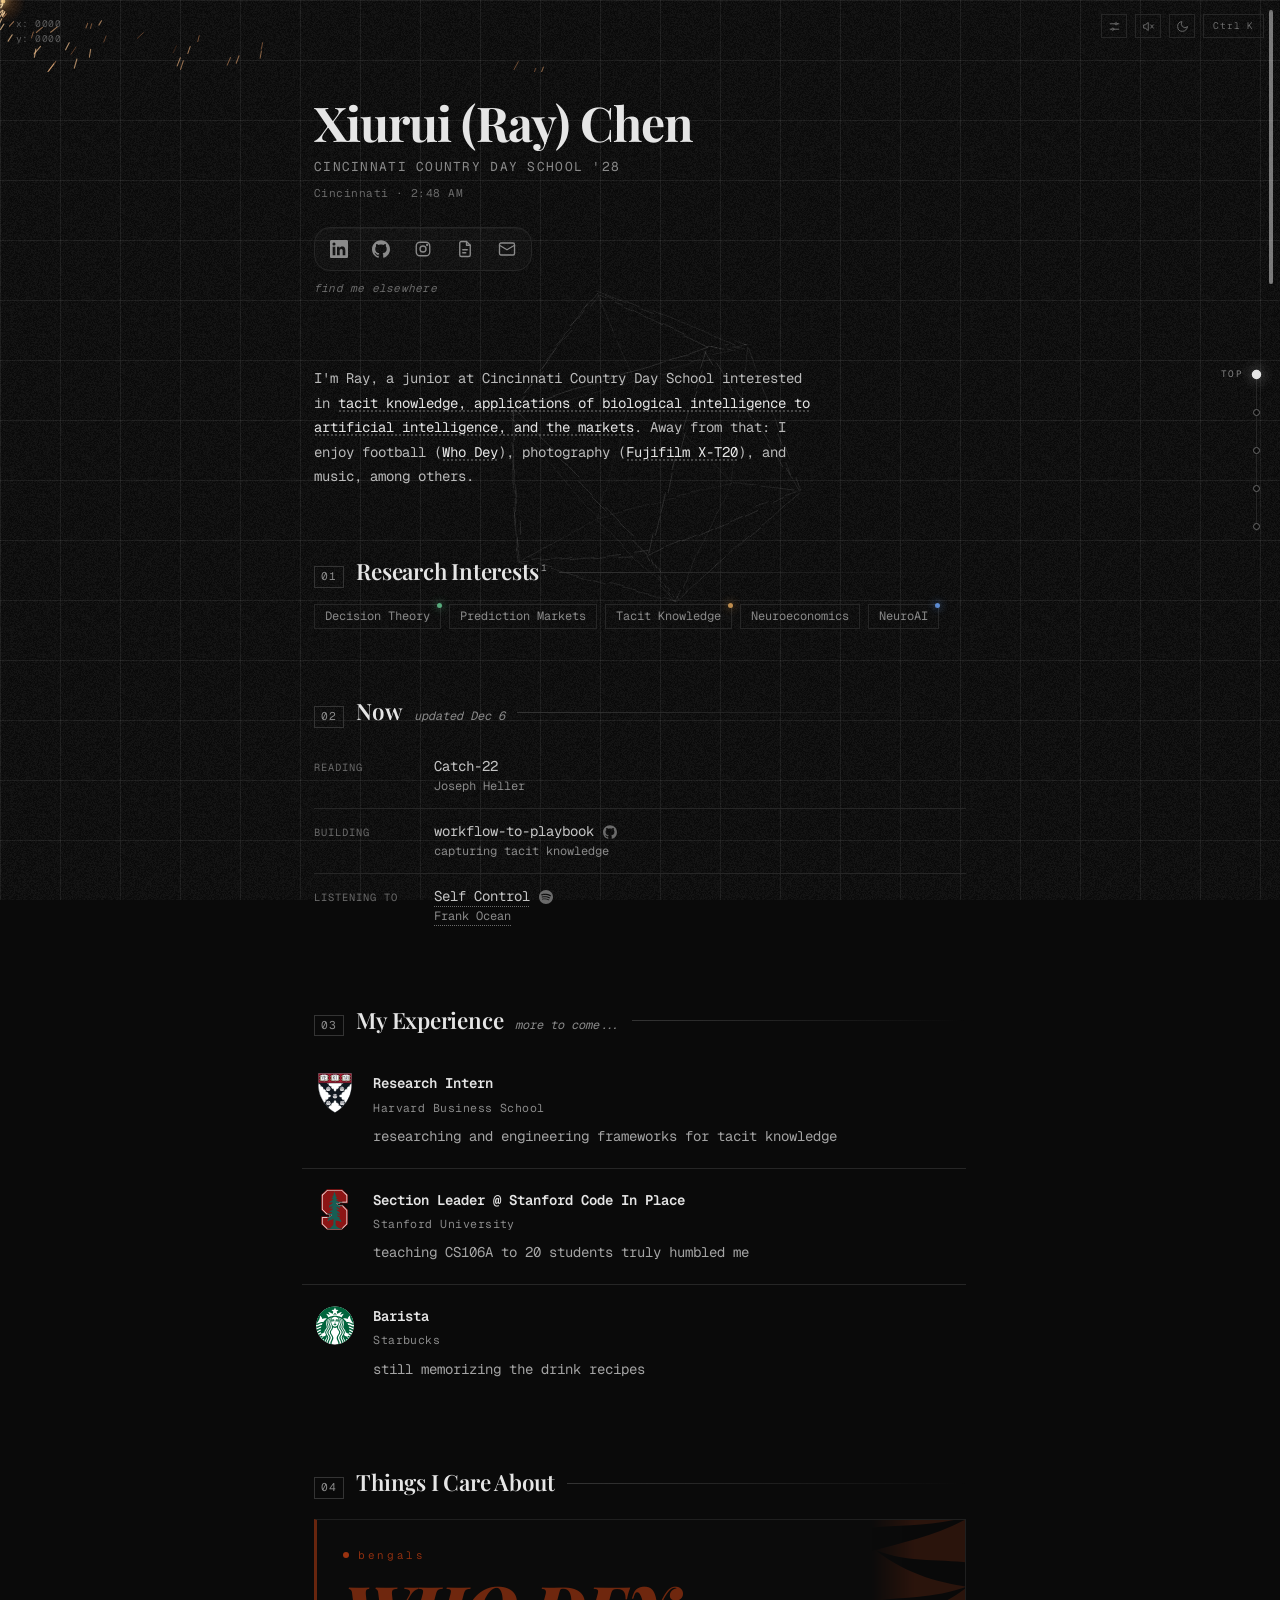
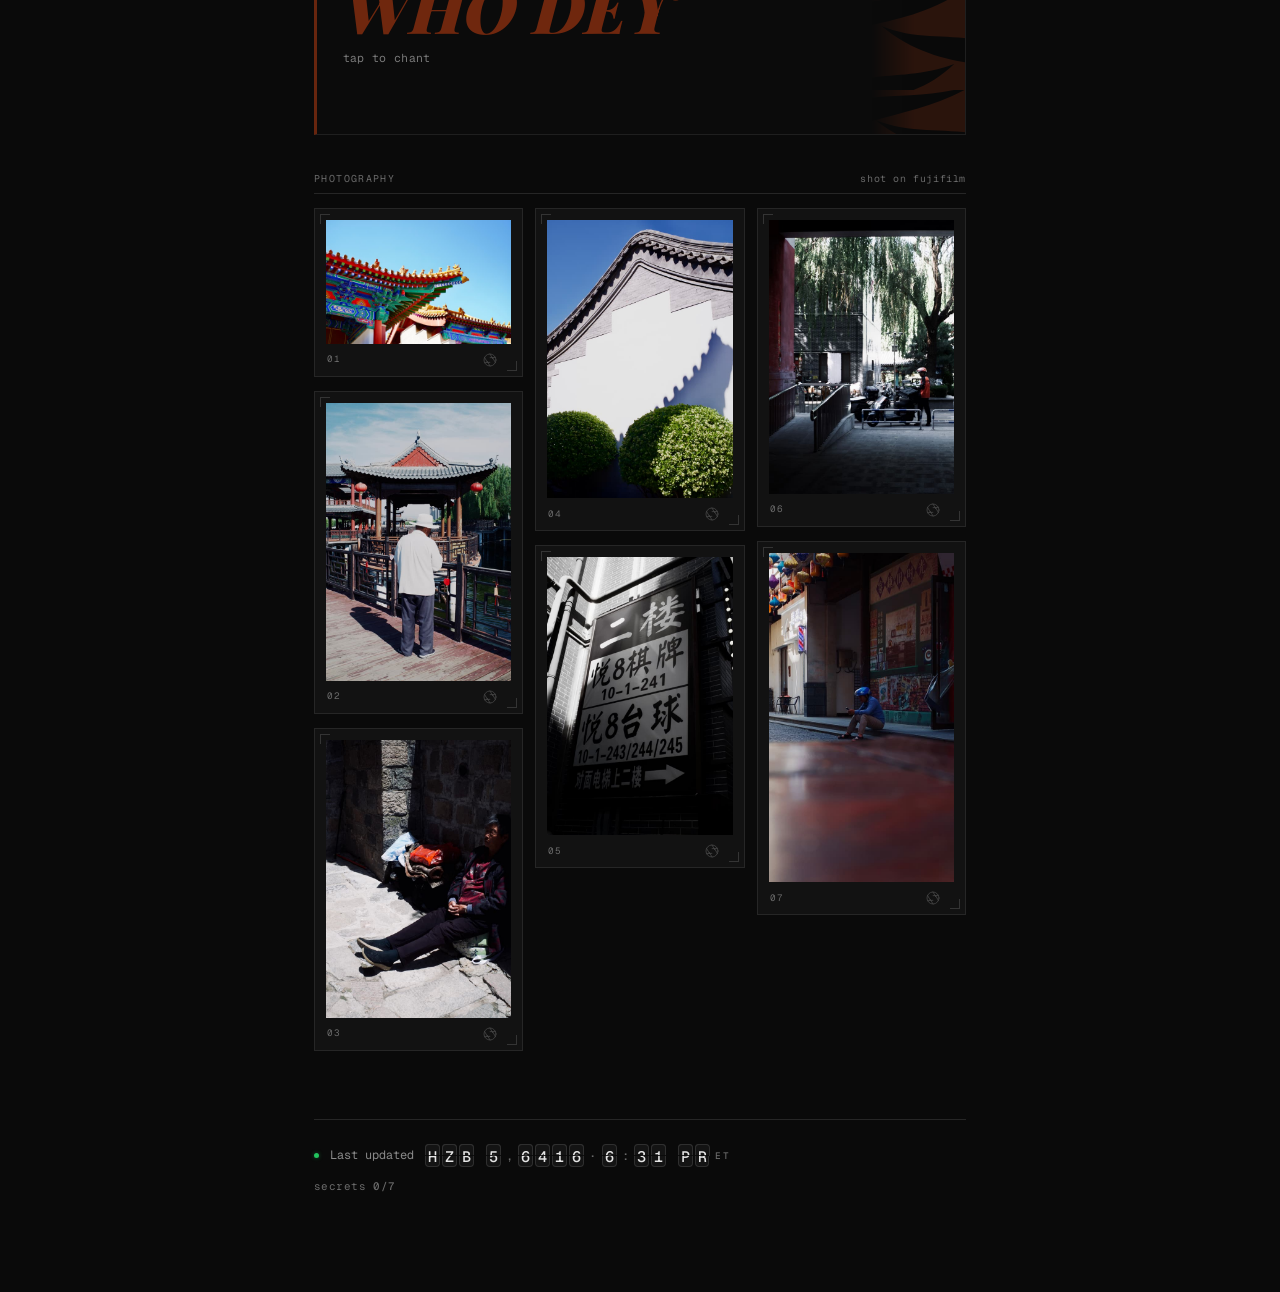
==== commit cb0b0610: "Song-driven grid: soft swells follow the measured beats and strums" ====
--- a/index.html
+++ b/index.html
@@ -616,7 +616,6 @@
     #imargin .mn-d { display: block; width: 4px; height: 4px; margin-left: -8px; border-radius: 50%; background: currentColor; box-shadow: 0 0 8px currentColor; transform: scale(0); transition: transform 320ms var(--spring) 180ms; }
     #imargin.on .mn-d { transform: scale(1); }
     @media (prefers-reduced-motion: reduce) { #imargin, #imargin .mn-r, #imargin .mn-d { transition-duration: 1ms; } }
-    #franks { position: fixed; inset: 0; z-index: 34; pointer-events: none; display: none; }
     #ilight { position: fixed; left: 0; top: 0; width: 280px; height: 280px; margin: -140px 0 0 -140px; border-radius: 50%; pointer-events: none; z-index: 5; opacity: 0; mix-blend-mode: screen;
       background: radial-gradient(circle, rgba(var(--lc, 167,139,250), 0.34) 0%, rgba(var(--lc, 167,139,250), 0.12) 38%, transparent 68%); transition: opacity 480ms var(--ease); will-change: transform, opacity; }
     #ilight.on { opacity: 1; }
@@ -4505,70 +4504,6 @@
     })();
   </script>
 
-  <script>
-    // While Self Control plays, Franks drift out of the album card and travel the whole page in slow, curving lines, turning off every edge of the window.
-    // Each one has its own speed, curve and depth, and they ease away from each other, so the group keeps covering new ground without ever settling into a pattern.
-    (function () {
-      var ac = window.__ac; if (!ac || !ac.card) return;
-      var reduce = matchMedia("(prefers-reduced-motion: reduce)").matches, root = document.documentElement;
-      var cv = document.createElement("canvas"); cv.id = "franks"; cv.setAttribute("aria-hidden", "true"); document.body.appendChild(cv);
-      var cx = cv.getContext("2d"), W = 0, H = 0, dpr = 1;
-      function size() { dpr = Math.min(window.devicePixelRatio || 1, 2); W = innerWidth; H = innerHeight; cv.width = W * dpr; cv.height = H * dpr; cv.style.width = W + "px"; cv.style.height = H + "px"; cx.setTransform(dpr, 0, 0, dpr, 0, 0); }
-      size(); window.addEventListener("resize", size);
-      var fig = new Image(), figOk = false; fig.onload = function () { figOk = true; }; fig.src = "img/frank.webp";     // his figure, cut out clean (no background, no frame)
-      var PHI = 0.6180339887, N = 7, F = [], playing = false, raf = 0, last = 0, spawnT = [], be = 0, clock = 0;
-      function cast(i) {
-        var u = (i * PHI) % 1, depth = 0.74 + 0.26 * ((i * 0.43 + 0.15) % 1);
-        return { depth: depth, speed: (150 + 70 * ((i * PHI * 2.3) % 1)) * (0.8 + 0.2 * depth), turn: (i % 2 ? 1 : -1) * (0.16 + 0.22 * u), ph: i * 2.399, ang: -Math.PI / 2 + i * 2.399 };
-      }
-      function spawn(i) {
-        var r = ac.card.getBoundingClientRect(), c = cast(i), w = 66 * c.depth, hh = w * 455 / 305;
-        F.push({ x: r.left + r.width / 2, y: r.top + r.height * 0.45, w: w, hh: hh, depth: c.depth, speed: c.speed, turn: c.turn, ph: c.ph, ang: c.ang, boost: 2.4, born: performance.now(), out: 0, sq: 0, sqx: 0, sqy: 0, rot: 0 });
-        F.sort(function (a, b) { return a.depth - b.depth; });
-      }
-      function beatEnv() { var s = window.__songSync; if (!s || !s.ready() || !s.playing()) return 0; var t = s.time() + 0.03, l = s.beats, lo = 0, hi = l.length - 1, k = -1, v = 0; while (lo <= hi) { var m = (lo + hi) >> 1; if (l[m][0] <= t) { k = m; lo = m + 1; } else hi = m - 1; } if (k >= 0) v = l[k][1] * Math.exp(-(t - l[k][0]) / 0.35); if (k + 1 < l.length) { var x = 1 - (l[k + 1][0] - t) / 0.24; if (x > 0) v = Math.max(v, l[k + 1][1] * x * x * (3 - 2 * x)); } return v; }
-      function step(now) {
-        raf = 0; var dt = Math.min((now - last) / 1000, 0.033); last = now; clock += dt; cx.clearRect(0, 0, W, H);
-        be += (beatEnv() - be) * (1 - Math.exp(-8 * dt)); var i, j;
-        for (i = 0; i < F.length; i++) {                                   // a gentle push apart, so they fan out across the page instead of bunching
-          for (j = i + 1; j < F.length; j++) {
-            var dx = F[j].x - F[i].x, dy = F[j].y - F[i].y, d = Math.hypot(dx, dy) || 1, R = 150;
-            if (d < R) { var f = (1 - d / R) * 90 * dt; F[i].x -= dx / d * f; F[i].y -= dy / d * f; F[j].x += dx / d * f; F[j].y += dy / d * f; }
-          }
-        }
-        for (i = F.length - 1; i >= 0; i--) {
-          var f = F[i], age = (now - f.born) / 1000, pop = Math.min(1, age / 0.5), grow = 1 + 1.7 * Math.pow(pop - 1, 3) + 0.9 * Math.pow(pop - 1, 2);
-          if (f.out) { f.out += dt; if (f.out > 0.45) { F.splice(i, 1); continue; } }
-          f.boost += (1 - f.boost) * (1 - Math.exp(-1.6 * dt));            // bursts out of the card, then settles to its own pace
-          f.ang += f.turn * (0.55 + 0.45 * Math.sin(clock * 0.37 + f.ph)) * dt;      // the path curves, and the curve itself slowly changes
-          var vx = Math.cos(f.ang) * f.speed * f.boost, vy = Math.sin(f.ang) * f.speed * f.boost;
-          f.x += vx * dt; f.y += vy * dt;
-          var hx = f.w / 2, hy = f.hh / 2;
-          if (f.x < hx) { f.x = hx; f.ang = Math.PI - f.ang; f.sqx = 1; } else if (f.x > W - hx) { f.x = W - hx; f.ang = Math.PI - f.ang; f.sqx = 1; }       // every edge turns it, top and sides as much as the floor
-          if (f.y < hy) { f.y = hy; f.ang = -f.ang; f.sqy = 1; } else if (f.y > H - hy) { f.y = H - hy; f.ang = -f.ang; f.sqy = 1; }
-          f.sqx = Math.max(0, f.sqx - dt * 3.4); f.sqy = Math.max(0, f.sqy - dt * 3.4);
-          var lean = Math.max(-0.3, Math.min(0.3, vx * 0.0014)) + 0.06 * Math.sin(clock * 0.9 + f.ph); f.rot += (lean - f.rot) * (1 - Math.exp(-4 * dt));
-          var out = f.out ? Math.max(0, 1 - f.out / 0.45) : 1, sc = grow * out * (1 + 0.07 * be), bob = 5 * f.depth * Math.sin(clock * 1.5 + f.ph);
-          var sx = sc * (1 - 0.08 * f.sqx + 0.05 * f.sqy), sy = sc * (1 - 0.08 * f.sqy + 0.05 * f.sqx);
-          cx.save(); cx.globalAlpha = (0.8 + 0.2 * ((f.depth - 0.74) / 0.26)) * Math.min(1, pop * 1.6) * out;
-          cx.translate(f.x, f.y + bob); cx.rotate(f.rot); cx.scale(sx, sy);
-          cx.shadowColor = "rgba(0,0,0,0.35)"; cx.shadowBlur = 16 * f.depth; cx.shadowOffsetY = 6 * f.depth; cx.drawImage(fig, -f.w / 2, -f.hh / 2, f.w, f.hh); cx.restore();
-        }
-        if (F.length || playing) raf = requestAnimationFrame(step); else cv.style.display = "none";
-      }
-      function begin() {
-        if (reduce || root.getAttribute("data-motion") === "calm" || !figOk) return;
-        cv.style.display = "block"; spawnT.forEach(clearTimeout); spawnT = [];
-        for (var i = 0; i < N; i++) (function (k) { spawnT.push(setTimeout(function () { if (playing) spawn(k); }, k * 240)); })(i);
-        last = performance.now(); if (!raf) raf = requestAnimationFrame(step);
-      }
-      function end() { spawnT.forEach(clearTimeout); spawnT = []; F.forEach(function (f) { if (!f.out) f.out = 0.001; }); }
-      document.addEventListener("song", function (e) {
-        var on = !!(e.detail && e.detail.playing); if (on === playing) return; playing = on; if (on) begin(); else end();
-      });
-    })();
-  </script>
-
 </body>
 
 </html>
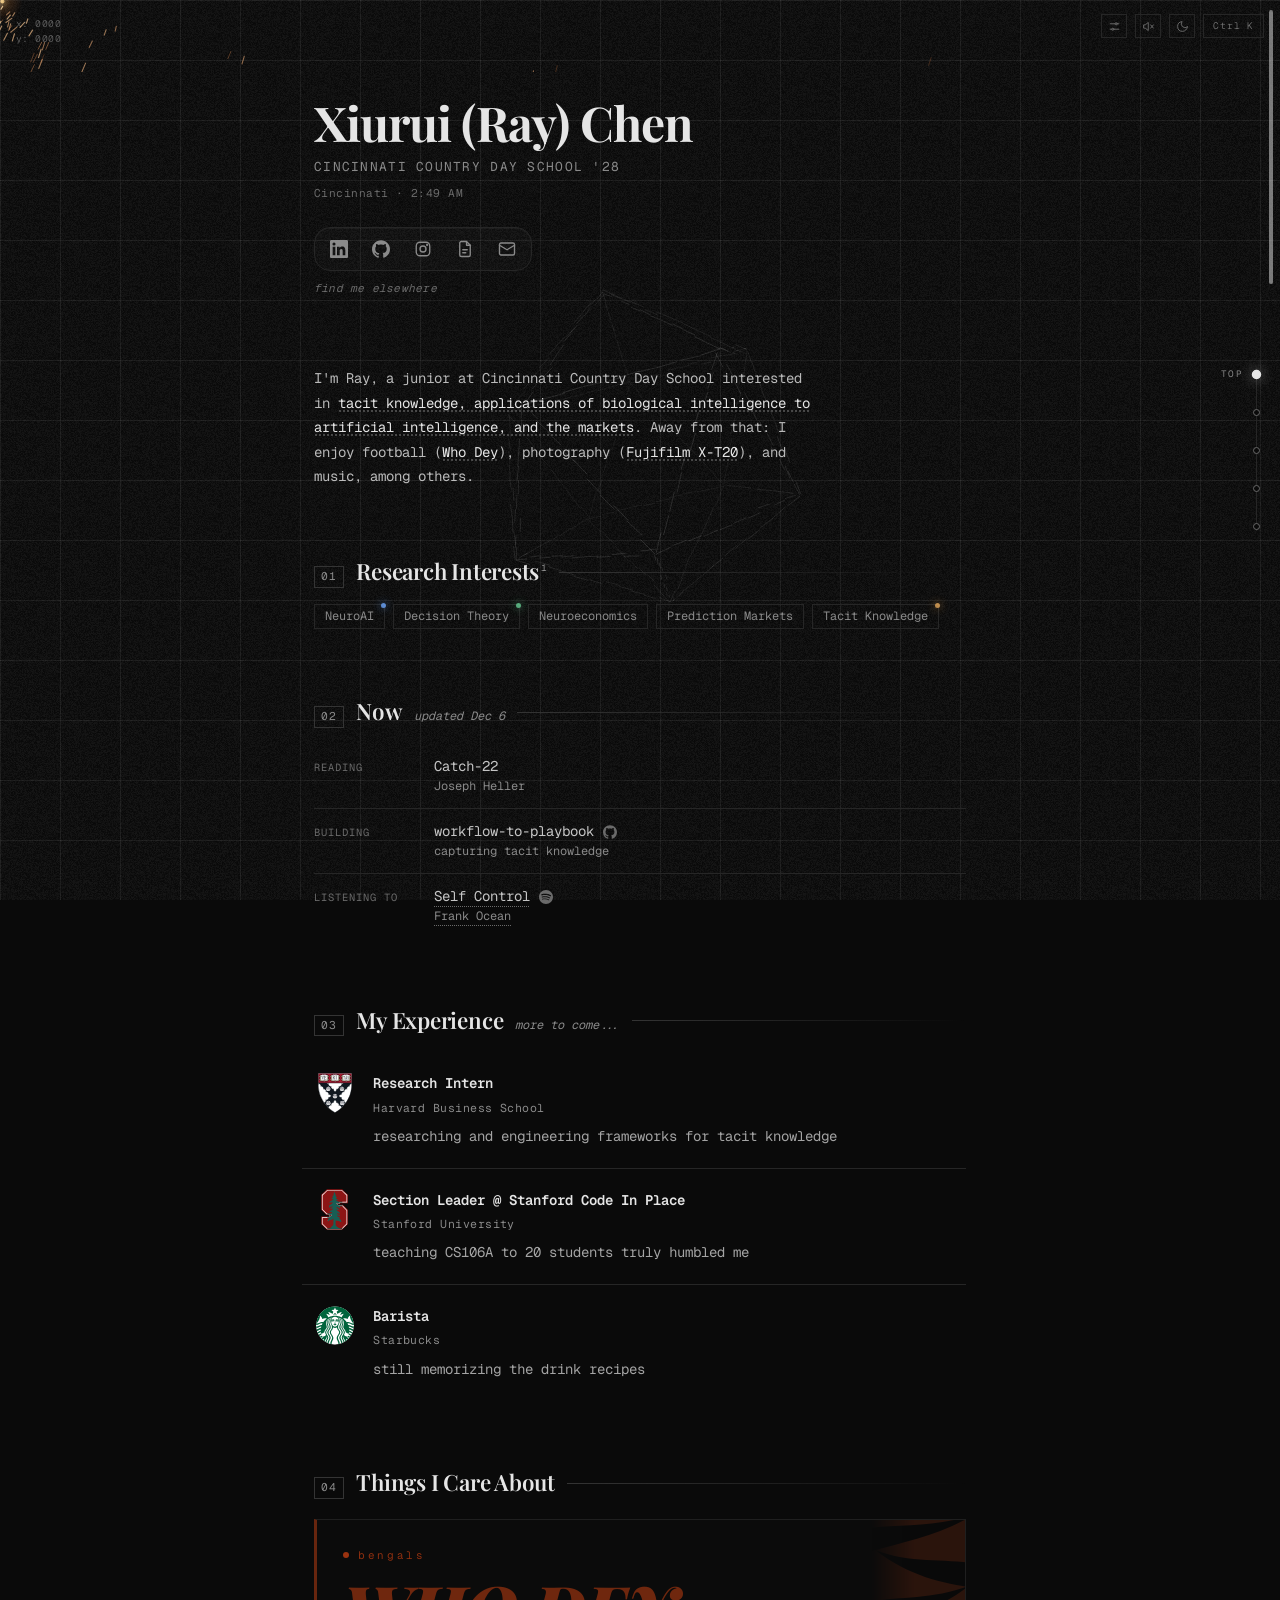
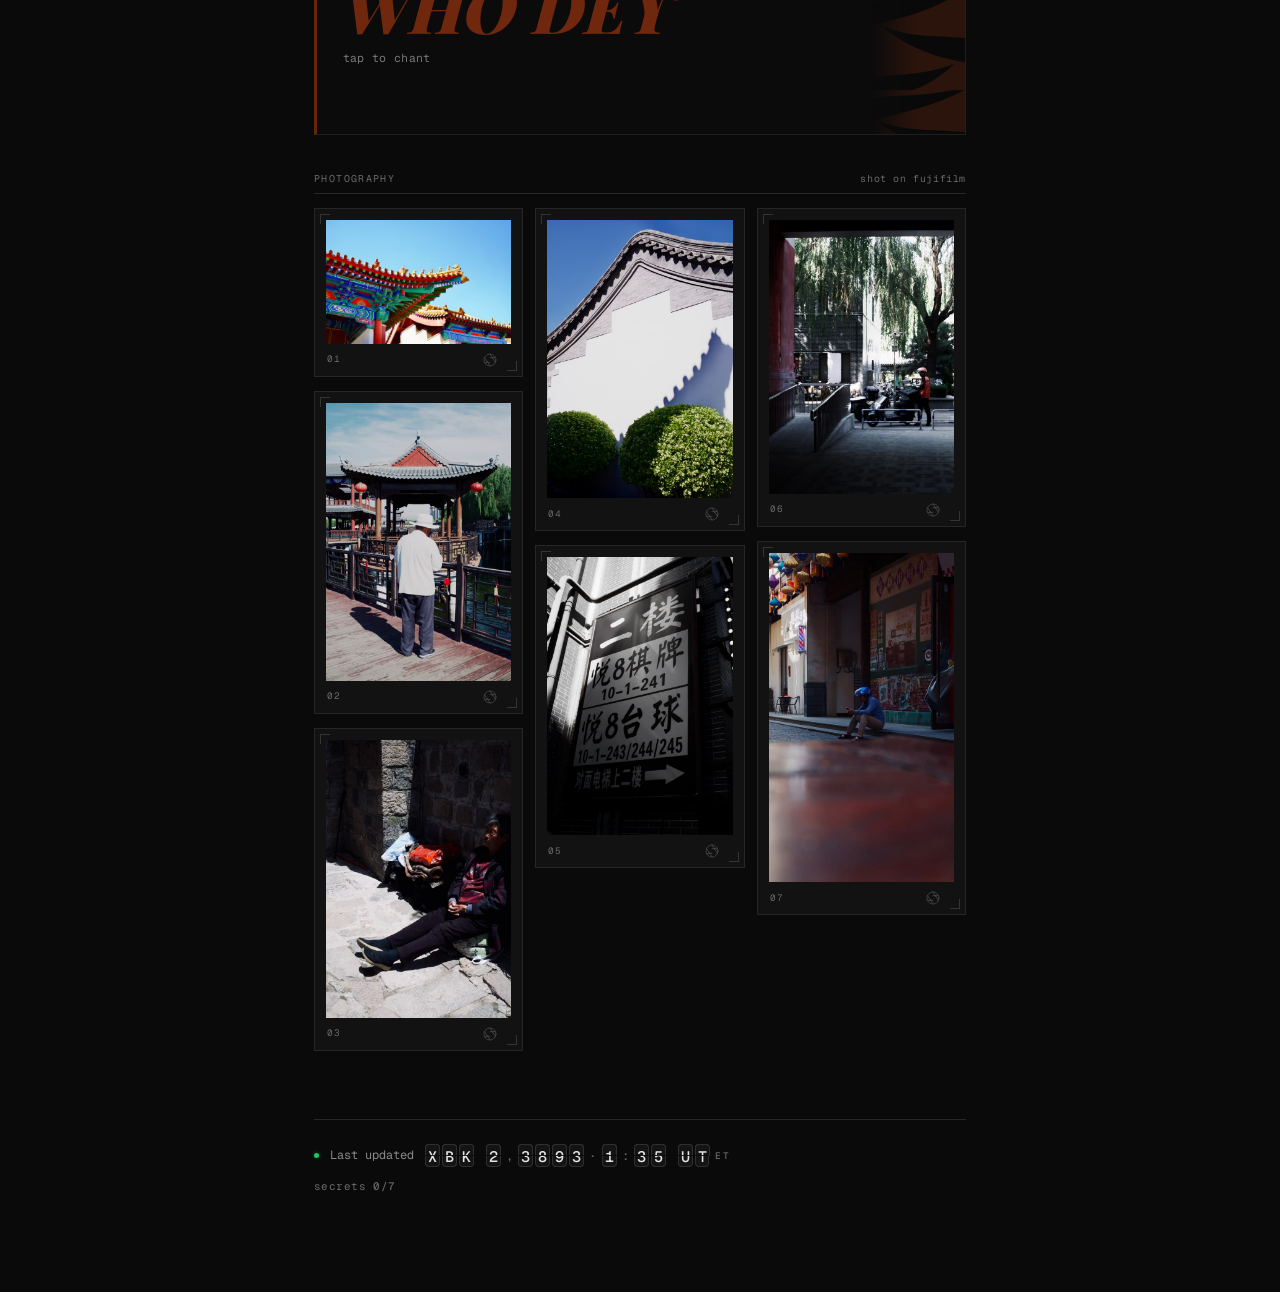
==== commit 11b3b0b8: "Self Control plays the licensed track from 1:49, with a quiet key-press unlock" ====
--- a/index.html
+++ b/index.html
@@ -1507,31 +1507,15 @@
           }
         });
       }
-      // The song's real rhythm: beat and strum times were measured from the track (audio/self-control.beats.json). The envelope jumps on each hit and relaxes.
-      var beatEnv = 0, strumEnv = 0;
-      function envAt(list, t, rise, tau) {              // a soft swell: it starts building just before each hit, peaks on it, then eases away (never a jump)
-        var lo = 0, hi = list.length - 1, k = -1, v = 0, x;
-        while (lo <= hi) { var m = (lo + hi) >> 1; if (list[m][0] <= t) { k = m; lo = m + 1; } else hi = m - 1; }
-        if (k >= 0) v = list[k][1] * Math.exp(-(t - list[k][0]) / tau);
-        if (k + 1 < list.length) { x = 1 - (list[k + 1][0] - t) / rise; if (x > 0) { x = x * x * (3 - 2 * x); v = Math.max(v, list[k + 1][1] * x); } }
-        return v;
-      }
-      function stepSongEnv(dt) {
-        var sy = window.__songSync, tb = 0, ts = 0;
-        if (sy && sy.ready() && sy.playing()) { var t = sy.time() + 0.03; tb = envAt(sy.beats, t, 0.26, 0.4); ts = envAt(sy.strums, t, 0.15, 0.2); }
-        else { tb = Math.pow(0.5 + 0.5 * Math.sin(song.t * 5.65), 3); ts = tb * 0.6; }   // until the measurements load: a steady stand-in pulse
-        var k = 1 - Math.exp(-7 * dt); beatEnv += (tb - beatEnv) * k; strumEnv += (ts - strumEnv) * k;     // and a little inertia on top, so it breathes
-      }
-      function drawSong() {                             // two album-coloured pools: the brown one swells on the beat, the green one flickers with the guitar
-        var swell = 0.5 + 0.5 * Math.sin(song.t * 0.9 + 1), g;
-        var aTop = song.on * (0.035 + 0.07 * strumEnv + 0.03 * beatEnv + 0.012 * swell), aBot = song.on * (0.035 + 0.1 * beatEnv + 0.02 * strumEnv + 0.012 * swell);
-        g = gctx.createRadialGradient(W * 0.2, -H * 0.1, 0, W * 0.2, -H * 0.1, Math.max(W, H) * 0.9); g.addColorStop(0, "rgba(" + song.a + "," + aTop.toFixed(3) + ")"); g.addColorStop(1, "rgba(" + song.a + ",0)"); gctx.fillStyle = g; gctx.fillRect(0, 0, W, H);
-        g = gctx.createRadialGradient(W * 0.85, H * 1.1, 0, W * 0.85, H * 1.1, Math.max(W, H) * 0.9); g.addColorStop(0, "rgba(" + song.b + "," + aBot.toFixed(3) + ")"); g.addColorStop(1, "rgba(" + song.b + ",0)"); gctx.fillStyle = g; gctx.fillRect(0, 0, W, H);
+      function drawSong() {                             // two album-coloured pools breathe with a synthetic beat
+        var t = song.t, beat = Math.pow(0.5 + 0.5 * Math.sin(t * 5.65), 3), swell = 0.5 + 0.5 * Math.sin(t * 0.9 + 1), a = song.on * (0.045 + 0.05 * beat + 0.02 * swell), g;
+        g = gctx.createRadialGradient(W * 0.2, -H * 0.1, 0, W * 0.2, -H * 0.1, Math.max(W, H) * 0.9); g.addColorStop(0, "rgba(" + song.a + "," + a.toFixed(3) + ")"); g.addColorStop(1, "rgba(" + song.a + ",0)"); gctx.fillStyle = g; gctx.fillRect(0, 0, W, H);
+        g = gctx.createRadialGradient(W * 0.85, H * 1.1, 0, W * 0.85, H * 1.1, Math.max(W, H) * 0.9); g.addColorStop(0, "rgba(" + song.b + "," + a.toFixed(3) + ")"); g.addColorStop(1, "rgba(" + song.b + ",0)"); gctx.fillStyle = g; gctx.fillRect(0, 0, W, H);
       }
 
       function drawGrid() {
         gctx.clearRect(0, 0, W, H);
-        var ga = (FG.charAt(0) === "4" ? 0.05 : 0.08) + (song.on > 0.01 ? song.on * (0.045 * beatEnv + 0.02 * strumEnv) : 0);   // dark ink on cream needs a lighter touch
+        var ga = (FG.charAt(0) === "4" ? 0.05 : 0.08) + (song.on > 0.01 ? song.on * 0.035 * Math.pow(0.5 + 0.5 * Math.sin(song.t * 5.65), 3) : 0);   // dark ink on cream needs a lighter touch
         var st = "rgba(" + INK + "," + ga + ")";
         if (sp.a > 0.01) {
           var gr = gctx.createRadialGradient(sp.x, sp.y, 0, sp.x, sp.y, 160);
@@ -1693,7 +1677,7 @@
         if (stepSky(dt)) gridDirty = true;
         if (pulses.length) { pulses.forEach(function (p) { p.t += dt; }); pulses = pulses.filter(function (p) { return p.t < PULSE_DUR; }); gridDirty = true; }
         if (rings.length) { rings.forEach(function (q) { q.t += dt; }); rings = rings.filter(function (q) { return q.t < 1.6; }); gridDirty = true; }
-        if (song.on > 0.002 || song.to) { song.on += (song.to - song.on) * ease(2.2, dt); song.t += dt; stepSongEnv(dt); gridDirty = true; if (song.on < 0.002 && !song.to) song.on = 0; }
+        if (song.on > 0.002 || song.to) { song.on += (song.to - song.on) * ease(2.2, dt); song.t += dt; gridDirty = true; if (song.on < 0.002 && !song.to) song.on = 0; }
         stepMorph(dt);
         drawShape();
 
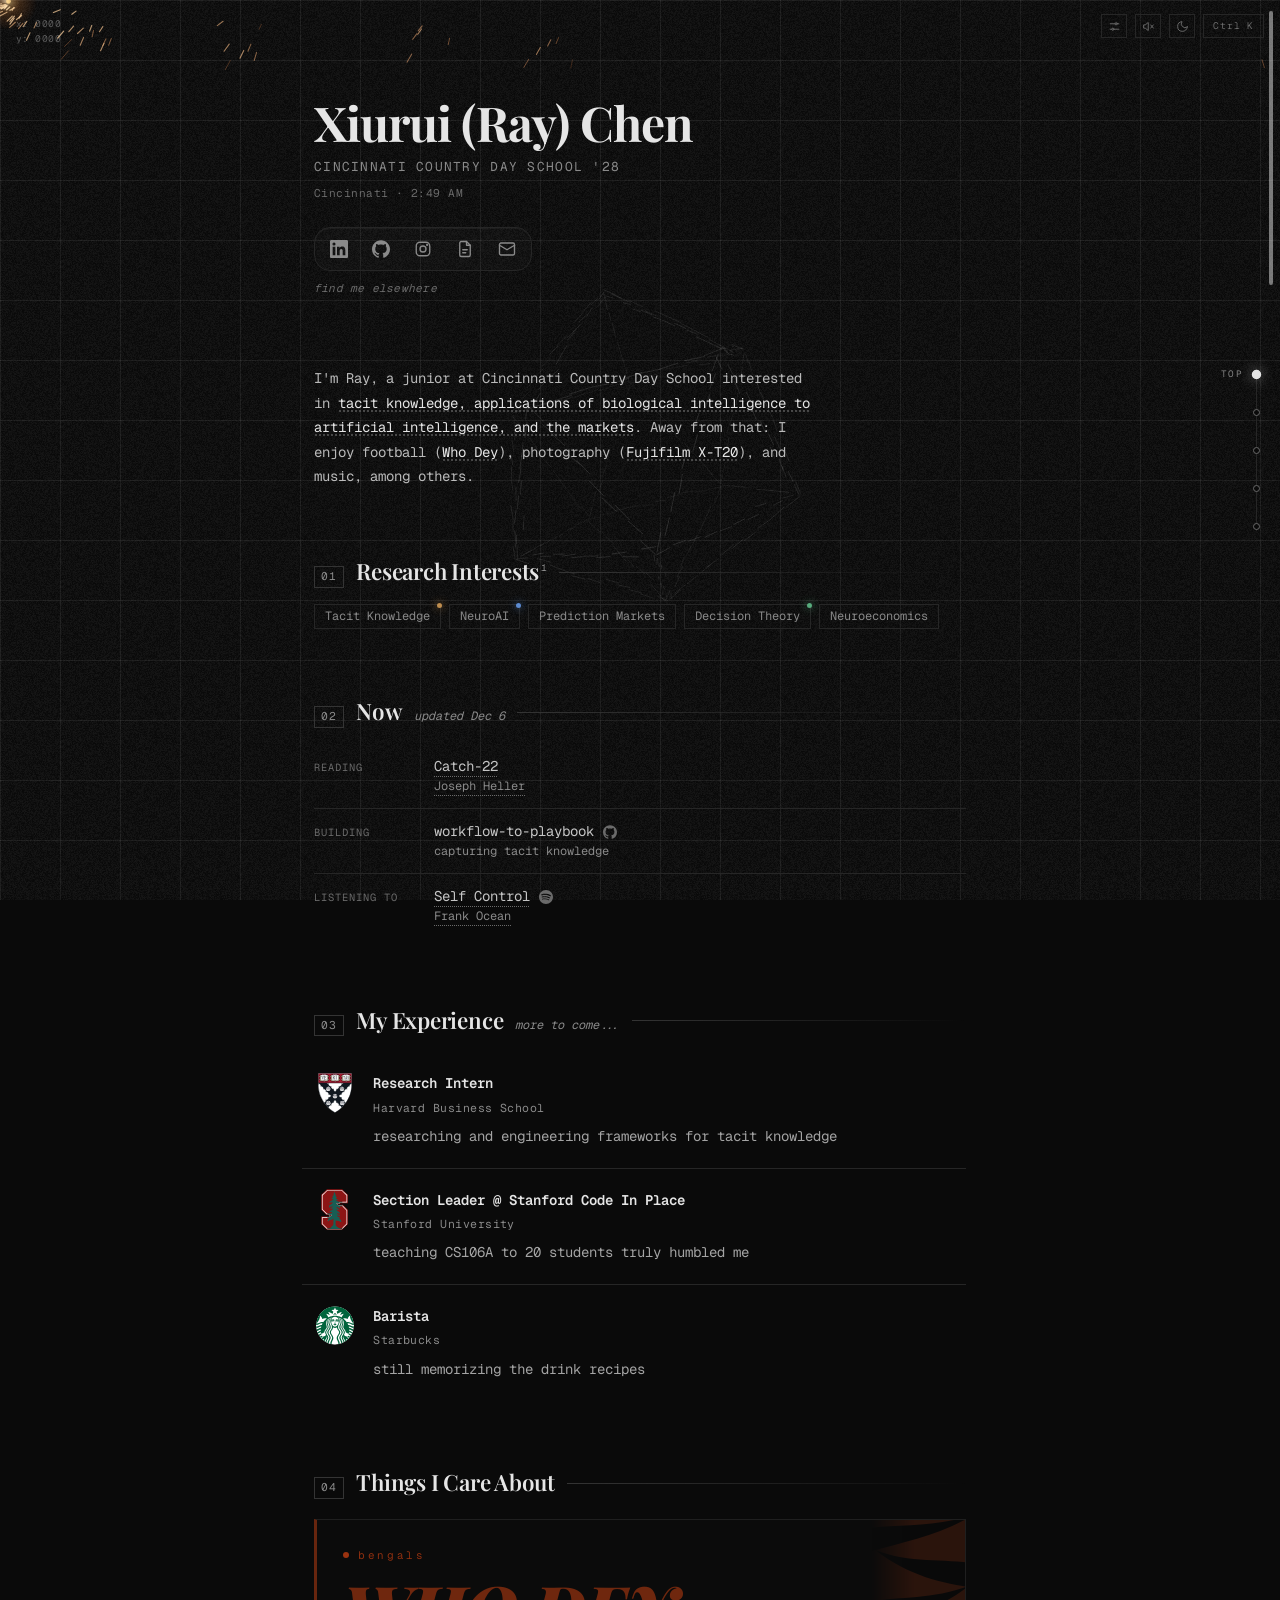
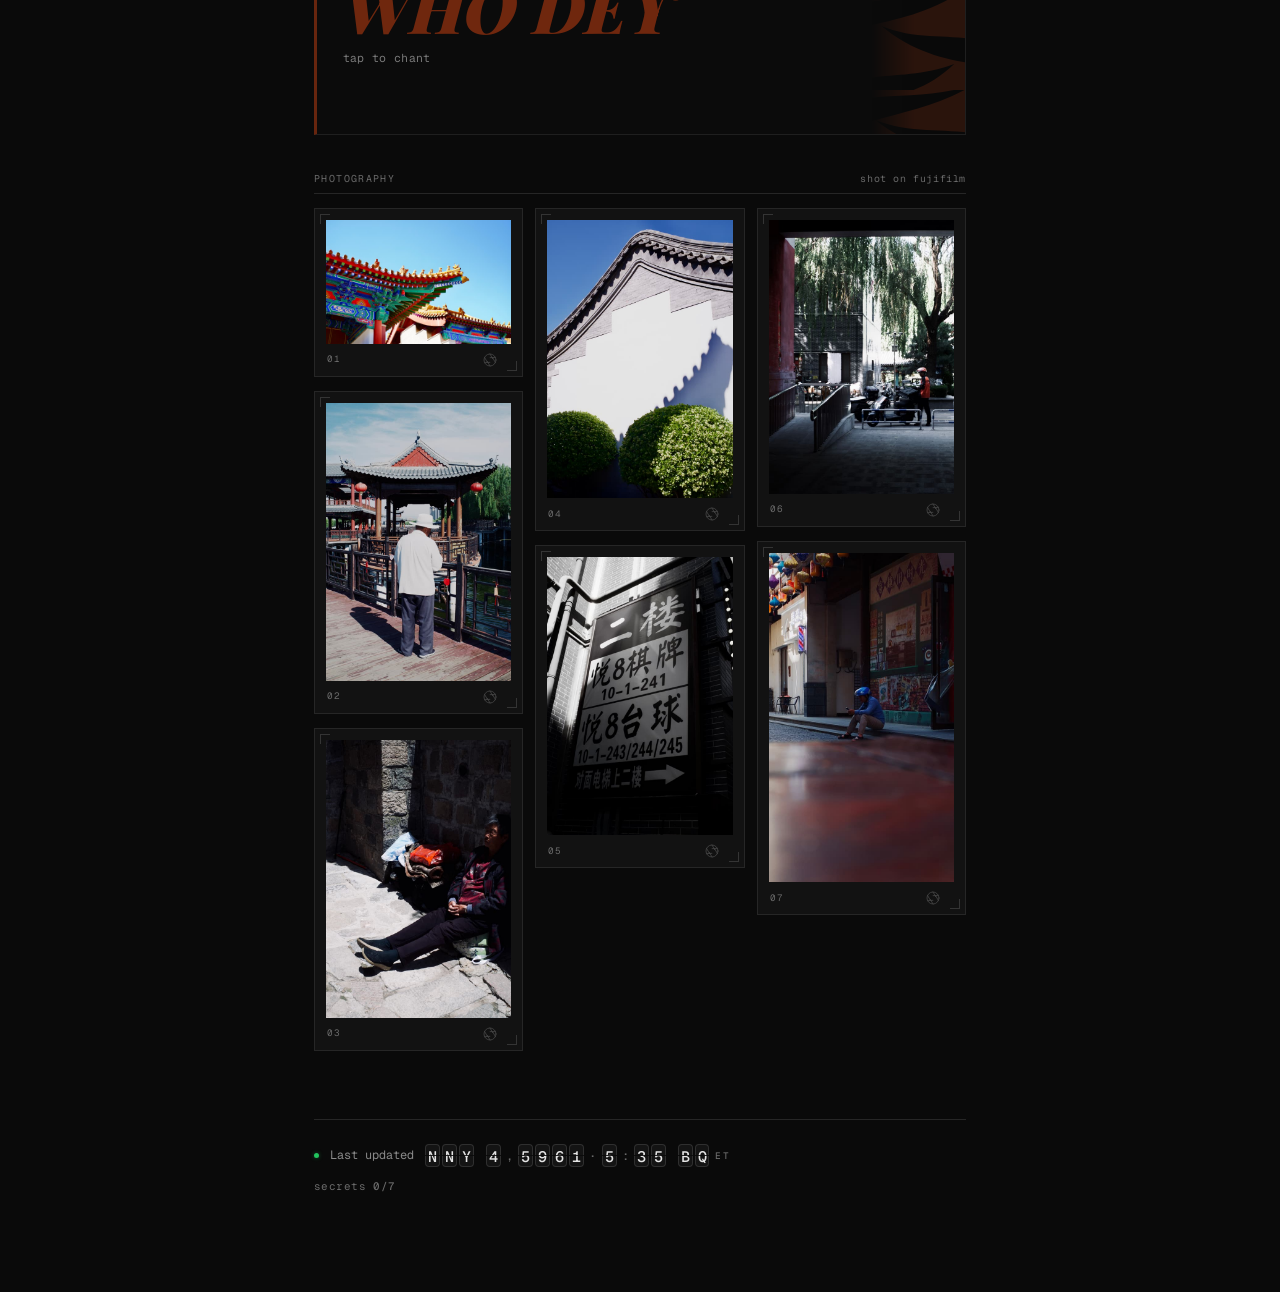
==== commit 51267fa5: "Catch-22 mission card with a flak-and-bombs B-25 raid you can fly" ====
--- a/index.html
+++ b/index.html
@@ -616,6 +616,57 @@
     #imargin .mn-d { display: block; width: 4px; height: 4px; margin-left: -8px; border-radius: 50%; background: currentColor; box-shadow: 0 0 8px currentColor; transform: scale(0); transition: transform 320ms var(--spring) 180ms; }
     #imargin.on .mn-d { transform: scale(1); }
     @media (prefers-reduced-motion: reduce) { #imargin, #imargin .mn-r, #imargin .mn-d { transition-duration: 1ms; } }
+    #franks { position: fixed; inset: 0; z-index: 34; pointer-events: none; display: none; }
+    /* ============ Catch-22: hover the book for a mission briefing, and a B-25 comes in over the page ============ */
+    :root { --cc-rgb: 84,160,240; }
+    :root[data-theme="light"] { --cc-rgb: 28,92,204; }
+    .now-text.cc-zone { width: fit-content; max-width: 100%; cursor: help; border-radius: 8px; outline-offset: 7px; }
+    .cc-word { text-decoration: underline dotted; text-decoration-color: var(--faint); text-decoration-thickness: 1px; text-underline-offset: 5px;
+      background: linear-gradient(90deg, rgb(var(--cc-rgb)), rgba(var(--cc-rgb), 0.55)) no-repeat 0 calc(100% + 1px) / 0% 2px; transition: color 250ms ease, background-size 520ms var(--ease), text-decoration-color 250ms; }
+    .cc-zone:hover .cc-word, .cc-zone:focus-visible .cc-word, .cc-zone.on .cc-word { color: var(--fg); background-size: 100% 2px; text-decoration-color: transparent; }
+    .cc-zone small .cc-word { transition-delay: 0ms, 130ms, 0ms; }
+    #catch-card { position: fixed; left: 0; top: 0; z-index: 36; width: 262px; -webkit-user-select: none; user-select: none; opacity: 0; visibility: hidden; pointer-events: none;
+      transform: scale(0.985); transform-origin: var(--ox, 50%) var(--oy, 100%); transition: opacity 180ms ease, transform 260ms var(--ease), visibility 0s linear 180ms; }
+    #catch-card.open { opacity: 1; visibility: visible; pointer-events: auto; transform: none; transition: opacity 200ms ease, transform 300ms var(--ease); }
+    .cc-glow { position: absolute; inset: -40px -36px; border-radius: 46px; pointer-events: none; opacity: 0; filter: blur(30px); transition: opacity 800ms ease 100ms;
+      background: radial-gradient(ellipse 74% 56% at 50% 10%, rgba(var(--cc-rgb), 0.55), transparent 72%), radial-gradient(ellipse 70% 50% at 50% 100%, rgba(var(--cc-rgb), 0.24), transparent 74%); }
+    #catch-card.open .cc-glow { opacity: 0.7; animation: ccBreathe 6s ease-in-out 900ms infinite; }
+    @keyframes ccBreathe { 50% { opacity: 0.42; } }
+    .cc-card { position: relative; padding: 15px 16px 13px; border-radius: 20px; background: var(--panel); border: 1px solid var(--panel-border); transform: translate(var(--jx, 0px), var(--jy, 0px));
+      box-shadow: 0 -8px 30px -16px rgba(var(--cc-rgb), 0.7), 0 18px 44px -14px rgba(0, 0, 0, 0.6), inset 0 1px 0 rgba(255, 255, 255, 0.04), 0 0 calc(var(--fl, 0) * 40px) rgba(255, 150, 60, calc(var(--fl, 0) * 0.5)), inset 0 -26px calc(var(--fl, 0) * 40px) -18px rgba(255, 150, 60, calc(var(--fl, 0) * 0.45)); overflow: hidden; }
+    .cc-card::before { content: ""; position: absolute; inset: 0; pointer-events: none; opacity: 0.5;
+      background: repeating-linear-gradient(0deg, transparent 0 3px, rgba(var(--cc-rgb), 0.035) 3px 4px); }          /* faint typewriter-paper ruling */
+    .cc-top { display: flex; justify-content: space-between; font: 0.56rem var(--mono); letter-spacing: 0.18em; text-transform: uppercase; color: rgb(var(--cc-rgb)); }
+    .cc-top span:first-child::before { content: ""; display: inline-block; width: 14px; height: 1px; margin-right: 0.5rem; vertical-align: middle; background: currentColor; opacity: 0.7; }
+    .cc-title { margin: 0.5rem 0 0.1rem; font: italic 700 2rem/1.05 var(--serif); letter-spacing: -0.02em; color: var(--fg); }
+    .cc-by { font: 0.62rem var(--mono); letter-spacing: 0.12em; text-transform: uppercase; color: var(--muted); }
+    .cc-quote { margin: 0.85rem 0 0; padding: 0.7rem 0 0; border-top: 1px dashed var(--border); font: italic 0.95rem/1.45 var(--serif); color: var(--fg); text-wrap: balance; }
+    .cc-tel { display: grid; grid-template-columns: repeat(4, 1fr); gap: 8px; margin: 0.85rem 0 0; opacity: 0.5; transition: opacity 400ms ease; }
+    .cc-tel.on { opacity: 1; }
+    .cc-tel span { display: flex; flex-direction: column; gap: 3px; min-width: 0; padding-left: 7px; border-left: 1px solid rgba(var(--cc-rgb), 0.38); }
+    .cc-tel i { font: normal 0.5rem/1 var(--mono); letter-spacing: 0.16em; text-transform: uppercase; color: var(--faint); white-space: nowrap; }
+    .cc-tel b { font: 500 0.76rem/1.1 var(--mono); font-variant-numeric: tabular-nums; color: var(--fg); white-space: nowrap; transition: color 200ms; }
+    .cc-tel span.warn b { color: rgb(255, 140, 84); }
+    .cc-keys { display: flex; align-items: center; gap: 0.4rem; margin: 0.75rem 0 0; font: 0.52rem/1 var(--mono); letter-spacing: 0.12em; text-transform: uppercase; color: var(--faint); }
+    .cc-keys > span { white-space: nowrap; }
+    .cc-keys kbd { display: inline-grid; place-items: center; min-width: 20px; height: 20px; padding: 0 4px; border: 1px solid var(--border); border-radius: 5px; font: 0.64rem var(--mono); color: var(--muted); background: rgba(var(--fg-rgb), 0.03);
+      box-shadow: 0 1px 0 rgba(var(--fg-rgb), 0.1); transition: transform 90ms ease, color 120ms, border-color 120ms, background 120ms, box-shadow 120ms; }
+    .cc-keys kbd.down { transform: translateY(1px); color: rgb(var(--cc-rgb)); border-color: rgba(var(--cc-rgb), 0.75); background: rgba(var(--cc-rgb), 0.14); box-shadow: none; }
+    .cc-kh { margin-left: 0.2rem; white-space: nowrap; overflow: hidden; text-overflow: ellipsis; }
+    .cc-track { display: grid; grid-template-columns: repeat(4, 1fr); gap: 6px; margin: 0.95rem 0 0.35rem; }
+    .cc-track i { position: relative; height: 3px; border-radius: 2px; background: rgba(var(--fg-rgb), 0.12); overflow: hidden; }
+    .cc-track i::after { content: ""; position: absolute; inset: 0; background: rgb(var(--cc-rgb)); transform: scaleX(0); transform-origin: left; transition: transform 700ms var(--ease); box-shadow: 0 0 8px rgb(var(--cc-rgb)); }
+    .cc-track i.on::after { transform: scaleX(1); }
+    .cc-track i.bad::after { background: rgb(255, 112, 72); box-shadow: 0 0 8px rgb(255, 112, 72); }
+    .cc-foot { display: flex; align-items: center; justify-content: space-between; gap: 10px; font: 0.56rem var(--mono); letter-spacing: 0.13em; text-transform: uppercase; }
+    .cc-st { color: var(--muted); min-height: 1em; } .cc-st b { color: rgb(var(--cc-rgb)); font-weight: 500; }
+    .cc-again { padding: 4px 10px; background: none; border: 1px solid var(--border); border-radius: 99px; cursor: pointer; font: inherit; letter-spacing: 0.1em; color: var(--muted); transition: color 200ms, border-color 200ms, opacity 300ms; }
+    .cc-again { display: inline-flex; align-items: center; gap: 0.5rem; }
+    .cc-again kbd { display: inline-grid; place-items: center; min-width: 16px; height: 16px; padding: 0 3px; border: 1px solid var(--border); border-radius: 4px; font: 0.58rem var(--mono); color: var(--muted); background: rgba(var(--fg-rgb), 0.03); transition: transform 90ms ease, color 120ms, border-color 120ms, background 120ms; }
+    .cc-again kbd.down { transform: translateY(1px); color: rgb(var(--cc-rgb)); border-color: rgba(var(--cc-rgb), 0.75); background: rgba(var(--cc-rgb), 0.14); }
+    .cc-again:hover, .cc-again:focus-visible { color: rgb(var(--cc-rgb)); border-color: rgba(var(--cc-rgb), 0.6); }
+    .cc-again[disabled] { opacity: 0.35; pointer-events: none; }
+    #raid { position: fixed; inset: 0; z-index: 33; pointer-events: none; display: none; }
     #ilight { position: fixed; left: 0; top: 0; width: 280px; height: 280px; margin: -140px 0 0 -140px; border-radius: 50%; pointer-events: none; z-index: 5; opacity: 0; mix-blend-mode: screen;
       background: radial-gradient(circle, rgba(var(--lc, 167,139,250), 0.34) 0%, rgba(var(--lc, 167,139,250), 0.12) 38%, transparent 68%); transition: opacity 480ms var(--ease); will-change: transform, opacity; }
     #ilight.on { opacity: 1; }
@@ -1507,15 +1558,31 @@
           }
         });
       }
-      function drawSong() {                             // two album-coloured pools breathe with a synthetic beat
-        var t = song.t, beat = Math.pow(0.5 + 0.5 * Math.sin(t * 5.65), 3), swell = 0.5 + 0.5 * Math.sin(t * 0.9 + 1), a = song.on * (0.045 + 0.05 * beat + 0.02 * swell), g;
-        g = gctx.createRadialGradient(W * 0.2, -H * 0.1, 0, W * 0.2, -H * 0.1, Math.max(W, H) * 0.9); g.addColorStop(0, "rgba(" + song.a + "," + a.toFixed(3) + ")"); g.addColorStop(1, "rgba(" + song.a + ",0)"); gctx.fillStyle = g; gctx.fillRect(0, 0, W, H);
-        g = gctx.createRadialGradient(W * 0.85, H * 1.1, 0, W * 0.85, H * 1.1, Math.max(W, H) * 0.9); g.addColorStop(0, "rgba(" + song.b + "," + a.toFixed(3) + ")"); g.addColorStop(1, "rgba(" + song.b + ",0)"); gctx.fillStyle = g; gctx.fillRect(0, 0, W, H);
+      // The song's real rhythm: beat and strum times were measured from the track (audio/self-control.beats.json). The envelope jumps on each hit and relaxes.
+      var beatEnv = 0, strumEnv = 0;
+      function envAt(list, t, rise, tau) {              // a soft swell: it starts building just before each hit, peaks on it, then eases away (never a jump)
+        var lo = 0, hi = list.length - 1, k = -1, v = 0, x;
+        while (lo <= hi) { var m = (lo + hi) >> 1; if (list[m][0] <= t) { k = m; lo = m + 1; } else hi = m - 1; }
+        if (k >= 0) v = list[k][1] * Math.exp(-(t - list[k][0]) / tau);
+        if (k + 1 < list.length) { x = 1 - (list[k + 1][0] - t) / rise; if (x > 0) { x = x * x * (3 - 2 * x); v = Math.max(v, list[k + 1][1] * x); } }
+        return v;
+      }
+      function stepSongEnv(dt) {
+        var sy = window.__songSync, tb = 0, ts = 0;
+        if (sy && sy.ready() && sy.playing()) { var t = sy.time() + 0.03; tb = envAt(sy.beats, t, 0.26, 0.4); ts = envAt(sy.strums, t, 0.15, 0.2); }
+        else { tb = Math.pow(0.5 + 0.5 * Math.sin(song.t * 5.65), 3); ts = tb * 0.6; }   // until the measurements load: a steady stand-in pulse
+        var k = 1 - Math.exp(-7 * dt); beatEnv += (tb - beatEnv) * k; strumEnv += (ts - strumEnv) * k;     // and a little inertia on top, so it breathes
+      }
+      function drawSong() {                             // two album-coloured pools: the brown one swells on the beat, the green one flickers with the guitar
+        var swell = 0.5 + 0.5 * Math.sin(song.t * 0.9 + 1), g;
+        var aTop = song.on * (0.035 + 0.07 * strumEnv + 0.03 * beatEnv + 0.012 * swell), aBot = song.on * (0.035 + 0.1 * beatEnv + 0.02 * strumEnv + 0.012 * swell);
+        g = gctx.createRadialGradient(W * 0.2, -H * 0.1, 0, W * 0.2, -H * 0.1, Math.max(W, H) * 0.9); g.addColorStop(0, "rgba(" + song.a + "," + aTop.toFixed(3) + ")"); g.addColorStop(1, "rgba(" + song.a + ",0)"); gctx.fillStyle = g; gctx.fillRect(0, 0, W, H);
+        g = gctx.createRadialGradient(W * 0.85, H * 1.1, 0, W * 0.85, H * 1.1, Math.max(W, H) * 0.9); g.addColorStop(0, "rgba(" + song.b + "," + aBot.toFixed(3) + ")"); g.addColorStop(1, "rgba(" + song.b + ",0)"); gctx.fillStyle = g; gctx.fillRect(0, 0, W, H);
       }
 
       function drawGrid() {
         gctx.clearRect(0, 0, W, H);
-        var ga = (FG.charAt(0) === "4" ? 0.05 : 0.08) + (song.on > 0.01 ? song.on * 0.035 * Math.pow(0.5 + 0.5 * Math.sin(song.t * 5.65), 3) : 0);   // dark ink on cream needs a lighter touch
+        var ga = (FG.charAt(0) === "4" ? 0.05 : 0.08) + (song.on > 0.01 ? song.on * (0.045 * beatEnv + 0.02 * strumEnv) : 0);   // dark ink on cream needs a lighter touch
         var st = "rgba(" + INK + "," + ga + ")";
         if (sp.a > 0.01) {
           var gr = gctx.createRadialGradient(sp.x, sp.y, 0, sp.x, sp.y, 160);
@@ -1677,7 +1744,7 @@
         if (stepSky(dt)) gridDirty = true;
         if (pulses.length) { pulses.forEach(function (p) { p.t += dt; }); pulses = pulses.filter(function (p) { return p.t < PULSE_DUR; }); gridDirty = true; }
         if (rings.length) { rings.forEach(function (q) { q.t += dt; }); rings = rings.filter(function (q) { return q.t < 1.6; }); gridDirty = true; }
-        if (song.on > 0.002 || song.to) { song.on += (song.to - song.on) * ease(2.2, dt); song.t += dt; gridDirty = true; if (song.on < 0.002 && !song.to) song.on = 0; }
+        if (song.on > 0.002 || song.to) { song.on += (song.to - song.on) * ease(2.2, dt); song.t += dt; stepSongEnv(dt); gridDirty = true; if (song.on < 0.002 && !song.to) song.on = 0; }
         stepMorph(dt);
         drawShape();
 
@@ -2548,17 +2615,21 @@
         }
         function gate(k, gap) { var n = performance.now(); if (last[k] && n - last[k] < gap) return false; last[k] = n; return true; }
         function live() { if (!on) return null; var a = ctx(); if (a && a.state === "suspended") a.resume(); return a; }
-        function tone(f0, f1, dur, type, vol, delay) {
+        function route(node, pan) {                                    // optional stereo position, so the raid can sweep across the speakers
+          var a = ac, pn = pan != null && a.createStereoPanner ? a.createStereoPanner() : null;
+          if (pn) { pn.pan.value = Math.max(-1, Math.min(1, pan)); node.connect(pn); pn.connect(master); } else node.connect(master);
+        }
+        function tone(f0, f1, dur, type, vol, delay, pan) {
           var a = live(); if (!a) return; var t = a.currentTime + (delay || 0), o = a.createOscillator(), g = a.createGain();
           o.type = type || "sine"; o.frequency.setValueAtTime(f0, t); if (f1) o.frequency.exponentialRampToValueAtTime(f1, t + dur);
           g.gain.setValueAtTime(0.0001, t); g.gain.exponentialRampToValueAtTime(vol, t + 0.008); g.gain.exponentialRampToValueAtTime(0.0001, t + dur);
-          o.connect(g); g.connect(master); o.start(t); o.stop(t + dur + 0.03);
-        }
-        function hiss(dur, vol, f0, f1, delay) {
+          o.connect(g); route(g, pan); o.start(t); o.stop(t + dur + 0.03);
+        }
+        function hiss(dur, vol, f0, f1, delay, pan) {
           var a = live(); if (!a || !nbuf) return; var t = a.currentTime + (delay || 0), s = a.createBufferSource(), f = a.createBiquadFilter(), g = a.createGain();
           s.buffer = nbuf; f.type = "bandpass"; f.Q.value = 0.9; f.frequency.setValueAtTime(f0, t); if (f1) f.frequency.exponentialRampToValueAtTime(f1, t + dur);
           g.gain.setValueAtTime(0.0001, t); g.gain.exponentialRampToValueAtTime(vol, t + 0.006); g.gain.exponentialRampToValueAtTime(0.0001, t + dur);
-          s.connect(f); f.connect(g); g.connect(master); s.start(t); s.stop(t + dur + 0.03);
+          s.connect(f); f.connect(g); route(g, pan); s.start(t); s.stop(t + dur + 0.03);
         }
         var API = {
           tick: function () { if (gate("tick", 40)) tone(1900, 1300, 0.04, "square", 0.035); },
@@ -2567,6 +2638,24 @@
           swish: function () { hiss(0.34, 0.14, 500, 3600); },
           open: function () { if (gate("open", 120)) { tone(520, 800, 0.12, "sine", 0.09); tone(1040, 1400, 0.07, "sine", 0.03, 0.03); } },
           close: function () { if (gate("close", 120)) tone(780, 480, 0.1, "sine", 0.07); },
+          flak: function (pan) { if (gate("flak", 70)) { hiss(0.12, 0.15, 2400, 500, 0, pan); tone(210, 80, 0.08, "square", 0.04, 0, pan); } },
+          boom: function (pan, big) { if (gate("boom", 50)) { var v = big ? 1.7 : 1; tone(96, 34, 0.7 * v, "sine", 0.5, 0, pan); hiss(0.5 * v, 0.19, 1100, 100, 0, pan); if (big) { tone(52, 24, 1.3, "sine", 0.55, 0.05, pan); hiss(1.1, 0.12, 500, 70, 0.08, pan); } } },
+          tracer: function (pan) { if (gate("tracer", 50)) tone(980, 520, 0.05, "square", 0.022, 0, pan); },
+          whistle: function (dur, pan) { tone(2200, 520, dur, "sine", 0.05, 0, pan); hiss(dur, 0.025, 3200, 800, 0, pan); },
+          clang: function (pan) { if (gate("clang", 60)) { tone(1750, 780, 0.14, "triangle", 0.09, 0, pan); tone(2650, 1300, 0.08, "square", 0.025, 0.01, pan); hiss(0.09, 0.13, 3600, 1500, 0, pan); } },
+          dive: function (dur, pan) { tone(900, 110, dur, "sawtooth", 0.04, 0, pan); hiss(dur, 0.05, 2400, 300, 0, pan); },
+          siren: function () { if (gate("siren", 5000)) { tone(430, 640, 0.65, "sine", 0.045); tone(640, 430, 0.65, "sine", 0.045, 0.65); } },
+          engine: function () {                                                // a twin-engine drone: two detuned saws with the prop beat on top, driven by .set(pan, volume, pitch)
+            var a = live(); if (!a) return null; var o1 = a.createOscillator(), o2 = a.createOscillator(), lp = a.createBiquadFilter(), tr = a.createGain(), g = a.createGain(), lfo = a.createOscillator(), lg = a.createGain();
+            o1.type = o2.type = "sawtooth"; o1.frequency.value = 58; o2.frequency.value = 87.6; lp.type = "lowpass"; lp.frequency.value = 360; lp.Q.value = 2.4;
+            tr.gain.value = 0.72; lfo.frequency.value = 13.5; lg.gain.value = 0.28; lfo.connect(lg); lg.connect(tr.gain); g.gain.value = 0.0001;
+            o1.connect(lp); o2.connect(lp); lp.connect(tr); tr.connect(g); var pn = a.createStereoPanner ? a.createStereoPanner() : null; if (pn) { g.connect(pn); pn.connect(master); } else g.connect(master);
+            o1.start(); o2.start(); lfo.start(); var dead = false;
+            return {
+              set: function (pan, vol, pitch) { if (dead) return; var t = a.currentTime; g.gain.setTargetAtTime(Math.max(0.0001, vol), t, 0.1); o1.frequency.setTargetAtTime(58 * pitch, t, 0.1); o2.frequency.setTargetAtTime(87.6 * pitch, t, 0.1); lp.frequency.setTargetAtTime(300 + 900 * vol, t, 0.15); if (pn) pn.pan.setTargetAtTime(Math.max(-1, Math.min(1, pan)), t, 0.1); },
+              stop: function () { if (dead) return; dead = true; g.gain.setTargetAtTime(0.0001, a.currentTime, 0.2); setTimeout(function () { try { o1.stop(); o2.stop(); lfo.stop(); } catch (e) {} }, 1200); }
+            };
+          },
           copy: function () { tone(880, 1320, 0.09, "sine", 0.1); tone(1320, 1760, 0.12, "sine", 0.08, 0.07); },
           set: function (v) { on = !!v; try { localStorage.setItem("sfx", on ? "1" : "0"); } catch (e) {} paint(); if (on) { ctx(); API.copy(); } },
           get on() { return on; }
@@ -4488,6 +4577,476 @@
     })();
   </script>
 
+  <script>
+    // While Self Control plays, Franks drift out of the album card and travel the whole page in slow, curving lines, turning off every edge of the window.
+    // Each one has its own speed, curve and depth, and they ease away from each other, so the group keeps covering new ground without ever settling into a pattern.
+    (function () {
+      var ac = window.__ac; if (!ac || !ac.card) return;
+      var reduce = matchMedia("(prefers-reduced-motion: reduce)").matches, root = document.documentElement;
+      var cv = document.createElement("canvas"); cv.id = "franks"; cv.setAttribute("aria-hidden", "true"); document.body.appendChild(cv);
+      var cx = cv.getContext("2d"), W = 0, H = 0, dpr = 1;
+      function size() { dpr = Math.min(window.devicePixelRatio || 1, 2); W = innerWidth; H = innerHeight; cv.width = W * dpr; cv.height = H * dpr; cv.style.width = W + "px"; cv.style.height = H + "px"; cx.setTransform(dpr, 0, 0, dpr, 0, 0); }
+      size(); window.addEventListener("resize", size);
+      var fig = new Image(), figOk = false; fig.onload = function () { figOk = true; }; fig.src = "img/frank.webp";     // his figure, cut out clean (no background, no frame)
+      var PHI = 0.6180339887, N = 7, F = [], playing = false, raf = 0, last = 0, spawnT = [], be = 0, clock = 0;
+      function cast(i) {
+        var u = (i * PHI) % 1, depth = 0.74 + 0.26 * ((i * 0.43 + 0.15) % 1);
+        return { depth: depth, speed: (150 + 70 * ((i * PHI * 2.3) % 1)) * (0.8 + 0.2 * depth), turn: (i % 2 ? 1 : -1) * (0.16 + 0.22 * u), ph: i * 2.399, ang: -Math.PI / 2 + i * 2.399 };
+      }
+      function spawn(i) {
+        var r = ac.card.getBoundingClientRect(), c = cast(i), w = 66 * c.depth, hh = w * 455 / 305;
+        F.push({ x: r.left + r.width / 2, y: r.top + r.height * 0.45, w: w, hh: hh, depth: c.depth, speed: c.speed, turn: c.turn, ph: c.ph, ang: c.ang, boost: 2.4, born: performance.now(), out: 0, sq: 0, sqx: 0, sqy: 0, rot: 0 });
+        F.sort(function (a, b) { return a.depth - b.depth; });
+      }
+      function beatEnv() { var s = window.__songSync; if (!s || !s.ready() || !s.playing()) return 0; var t = s.time() + 0.03, l = s.beats, lo = 0, hi = l.length - 1, k = -1, v = 0; while (lo <= hi) { var m = (lo + hi) >> 1; if (l[m][0] <= t) { k = m; lo = m + 1; } else hi = m - 1; } if (k >= 0) v = l[k][1] * Math.exp(-(t - l[k][0]) / 0.35); if (k + 1 < l.length) { var x = 1 - (l[k + 1][0] - t) / 0.24; if (x > 0) v = Math.max(v, l[k + 1][1] * x * x * (3 - 2 * x)); } return v; }
+      function step(now) {
+        raf = 0; var dt = Math.min((now - last) / 1000, 0.033); last = now; clock += dt; cx.clearRect(0, 0, W, H);
+        be += (beatEnv() - be) * (1 - Math.exp(-8 * dt)); var i, j;
+        for (i = 0; i < F.length; i++) {                                   // a gentle push apart, so they fan out across the page instead of bunching
+          for (j = i + 1; j < F.length; j++) {
+            var dx = F[j].x - F[i].x, dy = F[j].y - F[i].y, d = Math.hypot(dx, dy) || 1, R = 150;
+            if (d < R) { var f = (1 - d / R) * 90 * dt; F[i].x -= dx / d * f; F[i].y -= dy / d * f; F[j].x += dx / d * f; F[j].y += dy / d * f; }
+          }
+        }
+        for (i = F.length - 1; i >= 0; i--) {
+          var f = F[i], age = (now - f.born) / 1000, pop = Math.min(1, age / 0.5), grow = 1 + 1.7 * Math.pow(pop - 1, 3) + 0.9 * Math.pow(pop - 1, 2);
+          if (f.out) { f.out += dt; if (f.out > 0.45) { F.splice(i, 1); continue; } }
+          f.boost += (1 - f.boost) * (1 - Math.exp(-1.6 * dt));            // bursts out of the card, then settles to its own pace
+          f.ang += f.turn * (0.55 + 0.45 * Math.sin(clock * 0.37 + f.ph)) * dt;      // the path curves, and the curve itself slowly changes
+          var vx = Math.cos(f.ang) * f.speed * f.boost, vy = Math.sin(f.ang) * f.speed * f.boost;
+          f.x += vx * dt; f.y += vy * dt;
+          var hx = f.w / 2, hy = f.hh / 2;
+          if (f.x < hx) { f.x = hx; f.ang = Math.PI - f.ang; f.sqx = 1; } else if (f.x > W - hx) { f.x = W - hx; f.ang = Math.PI - f.ang; f.sqx = 1; }       // every edge turns it, top and sides as much as the floor
+          if (f.y < hy) { f.y = hy; f.ang = -f.ang; f.sqy = 1; } else if (f.y > H - hy) { f.y = H - hy; f.ang = -f.ang; f.sqy = 1; }
+          f.sqx = Math.max(0, f.sqx - dt * 3.4); f.sqy = Math.max(0, f.sqy - dt * 3.4);
+          var lean = Math.max(-0.3, Math.min(0.3, vx * 0.0014)) + 0.06 * Math.sin(clock * 0.9 + f.ph); f.rot += (lean - f.rot) * (1 - Math.exp(-4 * dt));
+          var out = f.out ? Math.max(0, 1 - f.out / 0.45) : 1, sc = grow * out * (1 + 0.07 * be), bob = 5 * f.depth * Math.sin(clock * 1.5 + f.ph);
+          var sx = sc * (1 - 0.08 * f.sqx + 0.05 * f.sqy), sy = sc * (1 - 0.08 * f.sqy + 0.05 * f.sqx);
+          cx.save(); cx.globalAlpha = (0.8 + 0.2 * ((f.depth - 0.74) / 0.26)) * Math.min(1, pop * 1.6) * out;
+          cx.translate(f.x, f.y + bob); cx.rotate(f.rot); cx.scale(sx, sy);
+          cx.shadowColor = "rgba(0,0,0,0.35)"; cx.shadowBlur = 16 * f.depth; cx.shadowOffsetY = 6 * f.depth; cx.drawImage(fig, -f.w / 2, -f.hh / 2, f.w, f.hh); cx.restore();
+        }
+        if (F.length || playing) raf = requestAnimationFrame(step); else cv.style.display = "none";
+      }
+      function begin() {
+        if (reduce || root.getAttribute("data-motion") === "calm" || !figOk) return;
+        cv.style.display = "block"; spawnT.forEach(clearTimeout); spawnT = [];
+        for (var i = 0; i < N; i++) (function (k) { spawnT.push(setTimeout(function () { if (playing) spawn(k); }, k * 240)); })(i);
+        last = performance.now(); if (!raf) raf = requestAnimationFrame(step);
+      }
+      function end() { spawnT.forEach(clearTimeout); spawnT = []; F.forEach(function (f) { if (!f.out) f.out = 0.001; }); }
+      document.addEventListener("song", function (e) {
+        var on = !!(e.detail && e.detail.playing); if (on === playing) return; playing = on; if (on) begin(); else end();
+      });
+    })();
+  </script>
+
+  <script>
+    // Catch-22: a mission briefing card, and while it is open a B-25 comes in from a random side of the page, dodging flak thrown up by the page's own furniture
+    // (the coordinate readout, the Ctrl K key, the section rail) and walking a stick of bombs down both sides of the card without touching it.
+    (function () {
+      var root = document.documentElement, reduce = matchMedia("(prefers-reduced-motion: reduce)").matches, coarse = matchMedia("(hover: none)").matches;
+      var rows = document.querySelectorAll(".now-row"), zone = null;
+      rows.forEach(function (r) { var t = r.querySelector(".now-text"); if (t && /^\s*Catch-22/.test(t.textContent)) zone = t; });
+      if (!zone) return;
+      zone.classList.add("cc-zone"); zone.tabIndex = 0; zone.setAttribute("aria-describedby", "cc-quote");
+      var main = zone.firstElementChild, small = zone.querySelector("small"); if (main) main.classList.add("cc-word"); if (small) small.classList.add("cc-word");
+      var miss = 0; try { miss = parseInt(localStorage.getItem("missions") || "0", 10) || 0; } catch (e) {}
+
+      var card = document.createElement("div"); card.id = "catch-card"; card.setAttribute("role", "group"); card.setAttribute("aria-label", "Catch-22 by Joseph Heller"); card.setAttribute("inert", "");
+      card.innerHTML = '<div class="cc-glow" aria-hidden="true"></div><div class="cc-card" id="cc-inner">' +
+        '<div class="cc-top" aria-hidden="true"><span>mission briefing</span><span id="cc-no"></span></div>' +
+        '<div class="cc-title">Catch-22</div><div class="cc-by">joseph heller \u00b7 1961</div>' +
+        '<p class="cc-quote" id="cc-quote">\u201cHe had decided to live forever or die in the attempt.\u201d</p>' +
+        '<div class="cc-tel" id="cc-tel" aria-hidden="true"><span><i>alt ft</i><b data-k="alt">\u2014</b></span><span><i>speed kt</i><b data-k="spd">\u2014</b></span><span><i>hits</i><b data-k="hit">\u2014</b></span><span><i>hull</i><b data-k="hull">\u2014</b></span></div>' +
+        '<div class="cc-keys" id="cc-keys" aria-label="Fly the plane yourself with the up and down arrow keys"><span>pilot</span><kbd id="cc-up">\u2191</kbd><kbd id="cc-dn">\u2193</kbd><span class="cc-kh">else autopilot</span></div><div class="cc-track" aria-hidden="true"><i></i><i></i><i></i><i></i></div>' +
+        '<div class="cc-foot"><span class="cc-st" id="cc-st" aria-live="off">standing by</span><button type="button" class="cc-again" id="cc-again" aria-label="Send the bomber again (R)"><kbd>R</kbd> fly again</button></div></div>';
+      document.body.appendChild(card);
+      var inner = card.querySelector("#cc-inner"), kR = card.querySelector("#cc-again kbd"), telEl = card.querySelector("#cc-tel"), telB = { alt: card.querySelector("[data-k=alt]"), spd: card.querySelector("[data-k=spd]"), hit: card.querySelector("[data-k=hit]"), hull: card.querySelector("[data-k=hull]") }, kUp = card.querySelector("#cc-up"), kDn = card.querySelector("#cc-dn"), stEl = card.querySelector("#cc-st"), noEl = card.querySelector("#cc-no"), againBtn = card.querySelector("#cc-again"), dots = card.querySelectorAll(".cc-track i");
+      function pad(n) { return ("00" + n).slice(-3); }
+      function setNo() { noEl.textContent = "no. " + pad(miss + 1); }
+      setNo();
+      function phase(n, txt) { for (var i = 0; i < dots.length; i++) dots[i].classList.toggle("on", i < n); stEl.innerHTML = txt; }
+      function idle() { phase(0, miss ? "missions flown <b>" + miss + "</b>" : "standing by"); }
+      idle();
+
+      // ---------- placement: above or below the words, beside only when neither fits, never under the pointer ----------
+      var ptr = { x: -9999, y: -9999 }; document.addEventListener("pointermove", function (e) { ptr.x = e.clientX; ptr.y = e.clientY; }, { passive: true });
+      function place() {
+        var r = zone.getBoundingClientRect(), w = card.offsetWidth, hh = card.offsetHeight, vw = innerWidth, vh = innerHeight, gap = 18, M = 12, PAD = 28;
+        var cx0 = Math.max(M, Math.min(r.left + r.width / 2 - w / 2, vw - w - M)), cy0 = Math.max(M, Math.min(r.top + r.height / 2 - hh / 2, vh - hh - M));
+        var C = [{ m: "above", x: cx0, y: r.top - hh - gap }, { m: "below", x: cx0, y: r.bottom + gap }, { m: "right", x: r.right + gap, y: cy0 }, { m: "left", x: r.left - gap - w, y: cy0 }], best = null, bs = -1e9;
+        C.forEach(function (c, i) {
+          var fits = c.x >= M - 0.5 && c.y >= M - 0.5 && c.x + w <= vw - M + 0.5 && c.y + hh <= vh - M + 0.5, dx = Math.max(c.x - ptr.x, 0, ptr.x - (c.x + w)), dy = Math.max(c.y - ptr.y, 0, ptr.y - (c.y + hh)), away = Math.hypot(dx, dy);
+          var vert = c.m === "above" || c.m === "below", clear = away > (vert ? 6 : PAD), sc = (vert && fits && clear ? 3000 : 0) + (fits ? 1000 : 0) + (clear ? 500 : away * 10) - i; if (sc > bs) { bs = sc; best = c; }
+        });
+        var x = Math.max(M, Math.min(best.x, vw - w - M)), y = Math.max(M, Math.min(best.y, vh - hh - M));
+        card.style.left = x + "px"; card.style.top = y + "px";
+        card.style.setProperty("--ox", (best.m === "right" ? 0 : best.m === "left" ? 100 : (r.left + r.width / 2 - x) / w * 100) + "%"); card.style.setProperty("--oy", (best.m === "above" ? 100 : best.m === "below" ? 0 : 50) + "%");
+      }
+
+      // ---------- the raid: a B-25 in profile crosses the page above the card; searchlights find it, the guns on the ground line throw flak, and it walks bombs down on both sides of the card.
+      //            Flak that finds it does real damage; a badly hit aircraft goes down. You can fly it yourself with the arrow keys. Everything that falls is a body in one small physics world:
+      //            gravity, drag, and a single ground line that nothing can pass through. ----------
+      var cv = document.createElement("canvas"); cv.id = "raid"; cv.setAttribute("aria-hidden", "true"); document.body.appendChild(cv);
+      var g = cv.getContext("2d"), W = 0, H = 0, dpr = 1, loopId = 0;
+      function size() { dpr = Math.min(window.devicePixelRatio || 1, 2); W = innerWidth; H = innerHeight; cv.width = W * dpr; cv.height = H * dpr; cv.style.width = W + "px"; cv.style.height = H + "px"; g.setTransform(dpr, 0, 0, dpr, 0, 0); }
+      size(); window.addEventListener("resize", size);
+      function rnd(a, b) { return a + Math.random() * (b - a); }
+      function clamp(v, a, b) { return v < a ? a : v > b ? b : v; }
+      function sfx(n, a, b) { if (R && R.kill) return; if (window.__sfx && window.__sfx[n]) return window.__sfx[n](a, b); }
+      function panOf(x) { return clamp((x - W / 2) / (W / 2), -1, 1) * 0.9; }
+      var G = 480;                                                           // gravity for everything, in px/s^2
+
+      var P = {};
+      (function () {
+        var f = new Path2D(); f.moveTo(82, 3); f.bezierCurveTo(78, -3, 70, -8, 60, -11); f.bezierCurveTo(52, -14, 44, -15, 34, -14); f.lineTo(8, -11); f.lineTo(-40, -8.5); f.lineTo(-78, -6); f.lineTo(-90, -4); f.lineTo(-90, -1);
+        f.lineTo(-50, 3); f.lineTo(-10, 6); f.lineTo(40, 7); f.bezierCurveTo(60, 8, 76, 8, 82, 3); f.closePath(); P.fus = f;
+        var t = new Path2D(); t.moveTo(-58, -8); t.bezierCurveTo(-68, -22, -80, -32, -88, -38); t.lineTo(-99, -38); t.bezierCurveTo(-97, -28, -95, -16, -93, -5); t.closePath(); P.fin = t;
+        var w = new Path2D(); w.moveTo(30, 5); w.lineTo(-10, 5); w.lineTo(-16, 9); w.lineTo(24, 10); w.closePath(); P.wing = w;
+        var n = new Path2D(); n.moveTo(54, 5); n.bezierCurveTo(56, 13, 50, 15, 40, 15); n.lineTo(-14, 14); n.bezierCurveTo(-22, 13, -24, 9, -20, 6); n.lineTo(20, 5); n.closePath(); P.nac = n;
+        var d = new Path2D(); d.ellipse(8, -12, 7, 3.4, 0, Math.PI, 0); P.dome = d;
+        var body = new Path2D(); body.addPath(P.fus); body.addPath(P.wing); body.addPath(P.dome); P.body = body;
+        var all = new Path2D(); all.addPath(P.fus); all.addPath(P.fin); all.addPath(P.wing); all.addPath(P.nac); all.addPath(P.dome); P.all = all;
+      })();
+      var PS = 0.8, COMP = { eng: { x: 32, y: 9, r: 22, hp: 1.2 }, fin: { x: -86, y: -24, r: 18, hp: 0.9 }, nose: { x: 62, y: -4, r: 16, hp: 0.7 }, hull: { x: -6, y: -2, r: 40 } };
+      var HULL0 = 80, LR = 18, RK = 0.7, FLAK_NEAR = [52, 122], FLAK_LIT = [26, 92];
+      // contact points of each rigid shape, in aircraft-local coordinates: the corners that can touch the ground
+      var PTS = {
+        plane: [[82, 3], [60, -11], [34, -14], [-40, -8], [-90, -4], [-99, -38], [-88, -38], [40, 15], [-14, 14], [54, 5]],
+        front: [[82, 3], [60, -11], [34, -14], [8, -11], [-22, -8], [-22, 3], [40, 15], [-14, 14], [54, 5]],
+        tail: [[-22, -8], [-22, 3], [-90, -4], [-90, -1], [-99, -38], [-88, -38], [-58, -8]],
+        fin: [[-58, -8], [-88, -38], [-99, -38], [-93, -5]], blade: [[0, -11], [0, 11]], glass: [[0, -3], [3.4, 2], [-2.6, 2.6]]
+      };
+      var COM = { plane: [-4, 0], front: [30, 0], tail: [-58, -8], fin: [-80, -23], blade: [0, 0], glass: [0, 0] };
+      // a point of a body in the world. Body: x,y = centre of mass, rot = screen angle, d = mirror (+1 nose right, -1 nose left)
+      function wpb(b, lx, ly) { var dx = (lx - b.cx) * PS * b.d, dy = (ly - b.cy) * PS, c = Math.cos(b.rot), s = Math.sin(b.rot); return { x: b.x + c * dx - s * dy, y: b.y + s * dx + c * dy }; }
+      function mkBody(kind, ox, oy, rot, d, vx, vy, w, o) {                  // ox,oy: world position of the aircraft origin the shape is cut from
+        var c = COM[kind], b = { k: kind, cx: c[0], cy: c[1], d: d, rot: rot, vx: vx, vy: vy, w: w, x: 0, y: 0, a: 1, t: 0, rest: false, drag: 0.12, e: 0.2, burn: 0, smokeT: 0, fireT: 0 };
+        var dx = c[0] * PS * d, dy = c[1] * PS, cs = Math.cos(rot), sn = Math.sin(rot); b.x = ox + cs * dx - sn * dy; b.y = oy + sn * dx + cs * dy; if (o) for (var k in o) b[k] = o[k]; return b;
+      }
+      function lowest(b) {
+        var pts = PTS[b.k], mx = -1e9, i, wps = [];
+        for (i = 0; i < pts.length; i++) { var q = wpb(b, pts[i][0], pts[i][1]); wps.push(q); if (q.y > mx) mx = q.y; }
+        var xa = 1e9, xb = -1e9; for (i = 0; i < wps.length; i++) if (wps[i].y > mx - 1.2) { if (wps[i].x < xa) xa = wps[i].x; if (wps[i].x > xb) xb = wps[i].x; }
+        return { y: mx, x0: xa, x1: xb };
+      }
+      function stepBody(b, dt, gy, onImpact) {                               // semi-implicit Euler in small substeps; the ground line is a hard floor
+        var n = Math.max(1, Math.ceil(dt / 0.006)), h = dt / n, i;
+        for (i = 0; i < n; i++) {
+          b.vy += G * h; var kd = Math.exp(-b.drag * h); b.vx *= kd; b.vy *= kd; b.w *= Math.exp(-0.18 * h); b.x += b.vx * h; b.y += b.vy * h; b.rot += b.w * h;
+          var lo = lowest(b), pen = lo.y - gy;
+          if (pen > 0) {
+            b.y -= pen; var vn = b.vy; if (vn > 0) { if (vn > 70 && onImpact) onImpact(b, (lo.x0 + lo.x1) / 2, vn); b.vy = vn > 55 ? -b.e * vn : 0; b.vx *= 0.82; b.w *= 0.6; }
+            var tq = b.x < lo.x0 ? b.x - lo.x0 : b.x > lo.x1 ? b.x - lo.x1 : 0; b.w += tq * 0.06 * h * 60; b.w *= Math.exp(-3.5 * h); b.vx *= Math.exp(-2.2 * h);       // it tips over its lowest corner until it lies flat, and slides to a stop
+            if (Math.abs(b.vy) < 6 && Math.abs(b.vx) < 3 && Math.abs(b.w) < 0.05) { b.vx = 0; b.vy = 0; b.w = 0; b.rest = true; }
+          }
+        }
+      }
+      // one aircraft, drawn in aircraft-local coordinates (the caller sets the transform); the same code draws the whole plane and the pieces it breaks into
+      function drawAC(t, o) {
+        var L = o.L; g.save(); if (o.clip) { g.beginPath(); g.rect(o.clip[0], -140, o.clip[1] - o.clip[0], 280); g.clip(); }
+        g.globalAlpha = o.fade; g.fillStyle = "rgba(" + fgRGB + ",0.9)"; g.fill(P.fus); g.fill(P.wing); g.fill(P.dome); if (L.fin) { g.beginPath(); g.moveTo(-58, -8); g.lineTo(-66, -17); g.lineTo(-71, -13); g.lineTo(-76, -17); g.lineTo(-80, -9); g.closePath(); g.fill(); } else g.fill(P.fin); g.fill(P.nac);
+        if (o.lit > 0.02) { g.save(); g.shadowColor = "rgba(255,236,190," + (0.9 * o.lit).toFixed(2) + ")"; g.shadowBlur = 18 * o.lit; g.strokeStyle = "rgba(255,244,214," + (0.85 * o.lit).toFixed(2) + ")"; g.lineWidth = 1.5; g.stroke(L.fin ? P.body : P.all); g.restore(); }
+        g.strokeStyle = bgCol; g.lineWidth = 1; g.globalAlpha = o.fade * 0.8; g.beginPath(); g.moveTo(-20, 6); g.lineTo(52, 5.6); g.stroke();
+        g.beginPath(); g.moveTo(22, -12); g.lineTo(22, -8); if (!L.nose) { g.moveTo(34, -14); g.lineTo(38, -9); } g.stroke();
+        g.fillStyle = bgCol; if (!L.nose) { g.globalAlpha = o.fade * 0.7; g.beginPath(); g.moveTo(66, -9); g.bezierCurveTo(60, -12, 50, -14, 38, -13); g.lineTo(40, -8); g.lineTo(70, -5); g.closePath(); g.fill(); }
+        else { g.globalAlpha = o.fade * 0.85; g.beginPath(); g.moveTo(66, -9); g.lineTo(58, -12); g.lineTo(54, -8); g.lineTo(48, -12); g.lineTo(42, -8); g.lineTo(46, -6); g.lineTo(70, -5); g.closePath(); g.fill(); }
+        g.globalAlpha = o.fade; g.strokeStyle = "rgba(" + CC + ",0.95)"; g.lineWidth = 1.4; g.beginPath(); g.moveTo(-34, -7); g.lineTo(-20, -7); g.stroke();
+        if (o.door > 0) { g.strokeStyle = bgCol; g.lineWidth = 1.4; g.beginPath(); g.moveTo(-4, 10); g.lineTo(-4 + 4 * o.door, 10 + 7 * o.door); g.moveTo(16, 10); g.lineTo(16 - 4 * o.door, 10 + 7 * o.door); g.stroke(); }
+        if (o.prop) { var a = t * 40; g.globalAlpha = o.fade * 0.2; g.fillStyle = "rgba(" + fgRGB + ",1)"; g.beginPath(); g.ellipse(56, 9, 2.2, 22, 0, 0, 6.2832); g.fill(); g.globalAlpha = o.fade * 0.55; g.strokeStyle = "rgba(" + fgRGB + ",1)"; g.lineWidth = 1.4; g.beginPath(); g.moveTo(56, 9 + Math.sin(a) * 22); g.lineTo(56, 9 - Math.sin(a) * 22); g.stroke(); }
+        else if (L.eng) { g.globalAlpha = o.fade * 0.7; g.fillStyle = bgCol; g.beginPath(); g.ellipse(54, 9, 2, 5, 0, 0, 6.2832); g.fill(); }
+        if (o.door > 0.2) { g.globalAlpha = o.fade * o.door * (0.5 + 0.5 * Math.sin(t * 18)); g.fillStyle = "rgba(255,120,60,1)"; g.beginPath(); g.arc(4, 11, 1.6, 0, 6.2832); g.fill(); }
+        if (o.hit > 0.02) { g.globalAlpha = 0.75 * o.hit; g.fillStyle = "#fff"; g.fill(L.fin ? P.body : P.all); }
+        g.restore();
+      }
+      function drawBody(b, t) {
+        g.save(); g.translate(b.x, b.y); g.rotate(b.rot); g.scale(b.d, 1); g.scale(PS, PS); g.translate(-b.cx, -b.cy);
+        if (b.k === "plane") drawAC(t, { L: R.lost, fade: b.a, prop: false, door: 0, lit: 0, hit: 0 });
+        else if (b.k === "front") drawAC(t, { L: R.lost, fade: b.a, prop: false, door: 0, lit: 0, hit: 0, clip: [-22, 140] });
+        else if (b.k === "tail") drawAC(t, { L: R.lost, fade: b.a, prop: false, door: 0, lit: 0, hit: 0, clip: [-140, -22] });
+        else if (b.k === "fin") { g.globalAlpha = b.a; g.fillStyle = "rgba(" + fgRGB + ",0.9)"; g.fill(P.fin); }
+        else if (b.k === "blade") { g.globalAlpha = b.a; g.strokeStyle = "rgba(" + fgRGB + ",0.9)"; g.lineWidth = 2; g.beginPath(); g.moveTo(0, -11); g.lineTo(0, 11); g.stroke(); }
+        else if (b.k === "glass") { g.globalAlpha = b.a; g.fillStyle = "rgba(190,225,255,0.85)"; g.beginPath(); g.moveTo(0, -3); g.lineTo(3.4, 2); g.lineTo(-2.6, 2.6); g.closePath(); g.fill(); }
+        g.restore();
+      }
+
+      var R = null, cool = 0, fgRGB = "229,229,229", bgCol = "#0a0a0a", CC = "84,160,240", telT = 0, keys = { up: false, dn: false };
+      function gunXs() {
+        var els = [document.getElementById("coord-display"), document.getElementById("pal-hint"), document.getElementById("rail")], xs = [];
+        els.forEach(function (e) { if (!e) return; var r = e.getBoundingClientRect(); if (r.width > 2 && r.right > 0 && r.left < innerWidth) xs.push(clamp(r.left + r.width / 2, 40, innerWidth - 40)); });
+        [0.34, 0.66].forEach(function (f) { xs.push(innerWidth * f + rnd(-50, 50)); });
+        xs.sort(function (a, b) { return a - b; }); var out = []; xs.forEach(function (x) { if (!out.length || x - out[out.length - 1] > 150) out.push(x); }); return out;
+      }
+      function tel(a, s, hi, hu, warn) { telB.alt.textContent = a; telB.spd.textContent = s; telB.hit.textContent = hi; telB.hull.textContent = hu; telB.alt.parentNode.classList.toggle("warn", !!warn); }
+      function launch(force) {
+        if ((R && !R.done && !R.kill) || reduce || coarse || root.getAttribute("data-motion") === "calm") return false;
+        if (!force && performance.now() < cool) return false;
+        cancelAnimationFrame(loopId); readFg(); var rc = card.getBoundingClientRect(), dirn = Math.random() < 0.5 ? 1 : -1, ground = Math.min(H - 34, Math.max(rc.bottom + 120, H * 0.74)), alt = Math.max(70, Math.min(rc.top - 110, H * 0.38));
+        var gs = gunXs().map(function (x, i) { return { x: x, next: 0.6 + i * 0.35, rec: 0, aim: -1.2 }; });
+        R = { t: 0, ts: 1, tsTarget: 1, tsHold: 0, dirn: dirn, ground: ground, alt: alt, cl: rc.left - 26, cr: rc.right + 26, cx: (rc.left + rc.right) / 2, pl: { x: dirn > 0 ? -150 : W + 150, y: alt, vy: 0, d: dirn, pitch: 0, fade: 1, lit: 0, hit: 0 }, speed: 215, speedMul: 1, sink: 0, dodge: 0, dv: 0, man: 0, manHold: 0, warnT: 0,
+          guns: gs, beams: [gs[0], gs[gs.length - 1]].filter(function (x, i, a) { return x && a.indexOf(x) === i; }).map(function (gn, i) { return { x: gn.x, ang: -Math.PI / 2 + rnd(-0.4, 0.4), ph: rnd(0, 6), lock: 0, dir: i ? -1 : 1 }; }),
+          gunA: 0, tracers: [], bursts: [], bombs: [], blasts: [], puffs: [], sparks: [], trail: [], bodies: [], released: 0, nA: 0, nD: 0, relT: 0, door: 0, phase: 1, done: false, kill: false, inView: false, jx: 0, jy: 0, shake: 0, flash: 0, cardFl: 0, flak: 0, eng: null,
+          hp: { eng: COMP.eng.hp, fin: COMP.fin.hp, nose: COMP.nose.hp }, lost: { eng: false, fin: false, nose: false }, integ: HULL0, hits: 0, fire: 0, fireT: 0, smokeT: 0, finT: -9, state: "fly", dyT: 0, spin: 0, breakAt: 0, outcome: "clean", endT: 0, crashed: false, broke: false, body: null };
+        cv.style.transition = "none"; cv.style.opacity = "1"; cv.style.display = "block"; againBtn.disabled = true; telEl.classList.add("on"); tel("00000", "000", "00", "100%"); for (var i = 0; i < dots.length; i++) dots[i].classList.remove("bad");
+        phase(1, "bomber <b>inbound</b>"); sfx("siren"); R.eng = sfx("engine"); R.last = performance.now(); loopId = requestAnimationFrame(step); return true;
+      }
+      function resetTel() { telEl.classList.remove("on"); tel("\u2014", "\u2014", "\u2014", "\u2014", false); }
+      function kill() {                                                    // you moved off the card: everything fades at once, trail and all
+        if (!R || R.kill) return; R.kill = true; if (R.eng) R.eng.stop(); cv.style.transition = "opacity 260ms ease"; cv.style.opacity = "0"; resetTel(); keys.up = keys.dn = false; kUp.classList.remove("down"); kDn.classList.remove("down");
+        card.style.setProperty("--jx", "0px"); card.style.setProperty("--jy", "0px"); card.style.setProperty("--fl", "0"); cool = performance.now() + 1500; var k = R;
+        setTimeout(function () { if (R !== k) return; cancelAnimationFrame(loopId); R = null; g.clearRect(0, 0, W, H); cv.style.display = "none"; cv.style.opacity = "1"; cv.style.transition = "none"; againBtn.disabled = false; resetTel(); idle(); }, 300);
+      }
+      // a bomb is a falling body: it leaves the aircraft with the aircraft's velocity and from there only gravity moves it
+      function newBomb(x, y, vx, vy) { R.bombs.push({ x: x, y: y, vx: vx, vy: vy, ang: Math.atan2(vy, vx), t: 0 }); }
+      function bombLanding(pl, vx) { var h = R.ground - (pl.y + 11) - 9, vy0 = pl.vy, T = (-vy0 + Math.sqrt(vy0 * vy0 + 2 * G * Math.max(h, 1))) / G; return pl.x + vx * T; }
+      function explodeAt(x, big) {
+        var y = R.ground, s = big ? 1.7 : 1; sfx("boom", panOf(x), big);
+        R.jx += rnd(-1, 1) * 1.8 * s; R.jy += rnd(0.4, 1.4) * 1.6 * s; R.shake = Math.min(1.4, R.shake + 0.5 * s); R.flash = Math.min(1, R.flash + 0.35 * s); R.cardFl = 1;
+        R.blasts.push({ x: x, y: y, t: 0, s: s });
+        for (var i = 0; i < (big ? 3 : 2); i++) R.puffs.push({ x: x + rnd(-12, 12) * s, y: y - 8, vx: rnd(-8, 8), vy: -rnd(20, 36), r: rnd(12, 18) * s, t: -i * 0.12, life: rnd(1.8, 2.4), smoke: true });
+        for (i = 0; i < (big ? 12 : 7); i++) { var a = -rnd(0.2, Math.PI - 0.2), v = rnd(90, 220) * (big ? 1.2 : 1); R.sparks.push({ x: x, y: y, vx: Math.cos(a) * v, vy: Math.sin(a) * v, t: 0, life: rnd(0.45, 0.85), c: "255,196,110" }); }
+        if (big) { R.tsTarget = 0.28; R.tsHold = 0.8; document.dispatchEvent(new CustomEvent("grid-pulse", { detail: { x: x, y: y, color: "255,150,60", strong: true } })); }
+      }
+      function spark(x, y, n, c, sp) { for (var i = 0; i < n; i++) { var a = rnd(0, 6.2832), v = rnd(60, sp || 200); R.sparks.push({ x: x, y: y, vx: Math.cos(a) * v, vy: Math.sin(a) * v, t: 0, life: rnd(0.25, 0.55), c: c || "255,196,110" }); } }
+      function note(txt) { phase(R.phase >= 3 ? 3 : 2, txt); }
+      // the pose of the flying aircraft, in the same terms as a body
+      function planePose() { var pl = R.pl; return { x: pl.x, y: pl.y, cx: 0, cy: 0, d: pl.d, rot: pl.d * pl.pitch }; }
+      function wp(lx, ly) { return wpb(planePose(), lx, ly); }
+      function loseComp(k, w) {
+        var pl = R.pl, vx = R.dirn * R.speed * R.speedMul; R.lost[k] = true; R.tsTarget = 0.45; R.tsHold = 0.14; spark(w.x, w.y, 10, "255,214,150", 240); var rot = pl.d * pl.pitch, org = { x: pl.x, y: pl.y };
+        if (k === "fin") { R.finT = R.t; R.integ -= 8; var fb = mkBody("fin", org.x, org.y, rot, pl.d, vx * 0.92 + rnd(-24, 24), pl.vy - rnd(30, 90), rnd(-3, 3), { drag: 0.7, e: 0.25, burn: 1.6 }); R.bodies.push(fb); note("tail <b>hit</b> \u00b7 fin gone"); }
+        else if (k === "eng") { R.integ -= 14; for (var i = 0; i < 2; i++) R.bodies.push(mkBody("blade", w.x, w.y, rnd(0, 6), pl.d, vx * 0.5 + rnd(-90, 90), pl.vy - rnd(80, 190), rnd(8, 14) * (i ? -1 : 1), { drag: 0.5, e: 0.3, cx: 0, cy: 0, x: w.x, y: w.y }));
+          if (Math.random() < 0.72) { R.fire = rnd(2.5, 7); R.fireT = 0; } note(R.fire > 0 ? "engine <b>out</b> \u00b7 on fire" : "engine <b>out</b>"); }
+        else if (k === "nose") { R.integ -= 5; for (var j = 0; j < 3; j++) R.bodies.push(mkBody("glass", w.x, w.y, rnd(0, 6), pl.d, vx * 0.6 + rnd(-90, 90), pl.vy - rnd(10, 130), rnd(-10, 10), { drag: 0.9, e: 0.3, cx: 0, cy: 0, x: w.x, y: w.y })); note("nose <b>shattered</b>"); }
+      }
+      function segDist(px, py, ax, ay, bx2, by2) { var dx = bx2 - ax, dy = by2 - ay, t = clamp(((px - ax) * dx + (py - ay) * dy) / (dx * dx + dy * dy), 0, 1); return Math.hypot(px - (ax + dx * t), py - (ay + dy * t)); }
+      var SPLINT = 92;                                                       // how far a burst's splinters carry
+      function hitPlane(bx, by) {                                          // a burst goes off: parts take a direct hit if it is on them; the hull takes splinter damage that falls off with distance
+        var any = false, nLost = (R.lost.eng ? 1 : 0) + (R.lost.fin ? 1 : 0) + (R.lost.nose ? 1 : 0), pl = R.pl;
+        ["eng", "fin", "nose"].forEach(function (k) {
+          if (R.lost[k]) return; var c = COMP[k], w = wp(c.x, c.y), d = Math.hypot(bx - w.x, by - w.y), reach = LR + c.r * PS * RK;
+          var sd = Math.max(0, 1 - d / 70), dm = (d < reach ? (1 - d / reach) * 1.6 + 0.55 : 0) + sd * sd * 1.05;
+          if (dm > 0.12) { R.hp[k] -= dm; any = true; if (d < reach) spark(w.x, w.y, 3, "255,214,150", 150); if (R.hp[k] <= 0) loseComp(k, w); }
+        });
+        var A = wp(-72, -6), B = wp(78, 3), hd = segDist(bx, by, A.x, A.y, B.x, B.y), dmg = hd < SPLINT ? 15 * Math.pow(1 - hd / SPLINT, 2) : 0;
+        if (dmg >= 1) { R.integ -= dmg; any = true; if (hd < SPLINT * 0.6) spark(clamp(bx, Math.min(A.x, B.x), Math.max(A.x, B.x)), by < pl.y ? pl.y - 6 : pl.y + 6, 2, "255,214,150", 130); }
+        if (any) { R.hits++; sfx("clang", panOf(bx)); R.shake = Math.min(1.4, R.shake + 0.3 + 0.4 * Math.min(1, dmg / 8)); pl.hit = Math.max(pl.hit, Math.min(1, 0.35 + dmg / 8)); R.flash = Math.min(1, R.flash + 0.1); R.jx += rnd(-1, 1) * 1.2; R.jy += rnd(-1, 1) * 1.2; if (R.phase < 2) R.phase = 2; if (R.phase <= 2 && nLost === (R.lost.eng ? 1 : 0) + (R.lost.fin ? 1 : 0) + (R.lost.nose ? 1 : 0)) phase(2, "<b>hit</b> \u00b7 hull " + Math.max(0, Math.round(R.integ / HULL0 * 100)) + "%"); }
+      }
+      function burst(x, y) {
+        sfx("flak", panOf(x)); R.flak++; R.bursts.push({ x: x, y: y, t: 0 }); R.puffs.push({ x: x, y: y, vx: rnd(-6, 6), vy: -rnd(2, 8), r: rnd(12, 17), t: 0, life: rnd(1.5, 2), smoke: true, light: true });
+        if (R.state === "fly" && Math.hypot(x - R.pl.x, y - R.pl.y) < 120) { R.shake = Math.min(1.4, R.shake + 0.35); R.pl.lit = 1; R.flash = Math.min(1, R.flash + 0.12); }
+        if (R.state === "fly") hitPlane(x, y);
+        if (R.phase < 2) { R.phase = 2; phase(2, "<b>flak</b> ahead"); }
+      }
+      function startDying() {                                              // the aircraft can no longer fly: from here it is just a body with momentum
+        if (R.state !== "fly") return; var pl = R.pl, vx = R.dirn * R.speed * R.speedMul; R.state = "dying"; R.dyT = 0; R.spin = rnd(0.5, 1.1) * (Math.random() < 0.5 ? -1 : 1); R.breakAt = rnd(0.8, 1.5);
+        R.outcome = "down"; R.tsTarget = 0.4; R.tsHold = 0.35; R.shake = 1.2; R.cardFl = 0.7; sfx("dive", 2.4, panOf(pl.x)); if (R.eng) R.eng.stop(); R.phase = 3; phase(3, "bomber <b>down</b>");
+        R.body = mkBody("plane", pl.x, pl.y, pl.d * pl.pitch, pl.d, vx, pl.vy, R.spin * 0.8, { drag: 0.2, e: 0.18, burn: 99 }); R.bodies.push(R.body); R.planeGone = true;
+        var left = 6 - R.released; for (var i = 0; i < left; i++) { var bw = wpb(R.body, rnd(-16, 16), 9); newBomb(bw.x, bw.y, vx + rnd(-8, 8), pl.vy + rnd(0, 20)); sfx("whistle", 1.1, panOf(bw.x)); } R.released = 6;      // the crew jettisons what is left
+      }
+      function breakUp() {                                                 // the airframe parts at the wing root: two bodies, each carrying exactly the motion of its half
+        var b = R.body; if (!b || R.broke) return; R.broke = true; var i, vcm = { x: b.vx, y: b.vy }, w = b.w, ox = wpb(b, 0, 0);
+        function piece(kind, lx, ly, sep, extra) { var q = wpb(b, lx, ly), rx = q.x - b.x, ry = q.y - b.y, nb = mkBody(kind, 0, 0, b.rot, b.d, vcm.x - w * ry + sep.x, vcm.y + w * rx + sep.y, w * 1.1, extra); nb.x = q.x; nb.y = q.y; return nb; }
+        var front = piece("front", COM.front[0], COM.front[1], { x: 0, y: 0 }, { drag: 0.15, e: 0.18, burn: 7 }), tail = piece("tail", COM.tail[0], COM.tail[1], { x: -b.d * 18, y: -14 }, { drag: 0.3, e: 0.2, burn: 3 });
+        var idx = R.bodies.indexOf(b); if (idx >= 0) R.bodies.splice(idx, 1); R.bodies.push(front, tail); R.body = front; R.shake = 1.1; R.flash = 0.8; sfx("clang", panOf(b.x)); spark(ox.x, ox.y, 8, "255,200,120", 240);
+      }
+      function crashAt(x) {
+        if (R.crashed) return; R.crashed = true; R.endT = 1.4; sfx("boom", panOf(x), true); R.blasts.push({ x: x, y: R.ground, t: 0, s: 1.7 }); R.shake = 1.4; R.flash = 1; R.cardFl = 1; R.jx += rnd(-1, 1) * 3; R.jy += rnd(0.5, 2) * 3;
+        for (var i = 0; i < 12; i++) { var a = -rnd(0.2, Math.PI - 0.2), v = rnd(90, 260); R.sparks.push({ x: x, y: R.ground, vx: Math.cos(a) * v, vy: Math.sin(a) * v, t: 0, life: rnd(0.45, 0.85), c: "255,196,110" }); }
+        R.puffs.push({ x: x, y: R.ground - 10, vx: rnd(-6, 6), vy: -rnd(24, 40), r: 20, t: 0, life: 2.6, smoke: true });
+        document.dispatchEvent(new CustomEvent("grid-pulse", { detail: { x: x, y: R.ground, color: "255,120,50", strong: true } })); R.tsTarget = 0.3; R.tsHold = 0.9;
+      }
+      function onImpact(b, x, vn) {                                        // the first thing to touch down is the crash; later touchdowns are only small scuffs
+        if (!R.crashed && (b.k === "plane" || b.k === "front" || b.k === "tail")) { if (b.k === "plane") breakUp(); crashAt(x); }
+        else if (vn > 130) { spark(x, R.ground, 3, "255,214,150", 130); }
+      }
+      function finish() {
+        if (R.done) return; R.done = true; var out = R.outcome; if (R.eng) R.eng.stop();
+        if (out === "down") { tel("00000", "000", ("0" + R.hits).slice(-2), "0%", false); var lost = 0; try { lost = parseInt(localStorage.getItem("lost") || "0", 10) || 0; localStorage.setItem("lost", String(lost + 1)); } catch (e) {} lost++; phase(4, "bomber <b>down</b> \u00b7 flown " + miss + " \u00b7 lost <b>" + lost + "</b>"); dots[3].classList.add("bad"); }
+        else { miss++; try { localStorage.setItem("missions", String(miss)); } catch (e) {} setNo(); phase(4, (out === "damaged" ? "limped home" : "mission complete") + " \u00b7 flown <b>" + miss + "</b>"); }
+        window.__raid.last = { outcome: out, hits: R.hits, lost: { eng: R.lost.eng, fin: R.lost.fin, nose: R.lost.nose }, integ: Math.round(R.integ / HULL0 * 100), flak: R.flak, t: +R.t.toFixed(1) };
+        cool = performance.now() + 9000; card.style.setProperty("--jx", "0px"); card.style.setProperty("--jy", "0px"); againBtn.disabled = false;
+      }
+      function step(now) {
+        if (!R) return; var raw = Math.min((now - R.last) / 1000, 0.033); R.last = now;
+        if (R.tsHold > 0) { R.tsHold -= raw; if (R.tsHold <= 0) R.tsTarget = 1; } R.ts += (R.tsTarget - R.ts) * (1 - Math.exp(-(R.tsTarget < R.ts ? 14 : 3.2) * raw));
+        var dt = raw * R.ts; R.t += dt; var pl = R.pl, i, fg = fgRGB, gy = R.ground, fly = R.state === "fly", dying = R.state === "dying";
+        g.clearRect(0, 0, W, H); g.save(); var sh = R.shake; if (sh > 0.01) g.translate((Math.random() - 0.5) * sh * 5, (Math.random() - 0.5) * sh * 5); R.shake *= Math.exp(-5 * raw);
+        if (R.gunA > 0.01) { var hz = g.createLinearGradient(0, gy - 150, 0, gy); hz.addColorStop(0, "rgba(255,140,60,0)"); hz.addColorStop(1, "rgba(255,140,60," + (0.085 * R.gunA).toFixed(3) + ")"); g.fillStyle = hz; g.fillRect(0, gy - 150, W, 150); }
+        g.save(); g.globalAlpha = R.gunA * 0.5; g.strokeStyle = "rgba(" + fg + ",0.35)"; g.lineWidth = 1; g.setLineDash([2, 7]); g.beginPath(); g.moveTo(0, gy + 0.5); g.lineTo(W, gy + 0.5); g.stroke(); g.restore();
+        // searchlights
+        var litNow = 0, planeUp = fly && !R.done;
+        R.beams.forEach(function (bm) {
+          var ta = Math.atan2(pl.y - (gy - 7), pl.x - bm.x), base = -Math.PI / 2 + 0.75 * Math.sin(R.t * 0.6 * bm.dir + bm.ph), seen = planeUp && pl.x > -20 && pl.x < W + 20 && Math.abs(ta - bm.ang) < 0.3;
+          bm.lock = seen ? Math.min(1, bm.lock + dt * 2.2) : Math.max(0, bm.lock - dt * 0.9); bm.ang += ((base * (1 - bm.lock) + ta * bm.lock) - bm.ang) * (1 - Math.exp(-5 * dt)); if (bm.lock > litNow) litNow = bm.lock;
+          if (R.gunA > 0.02) { var L = Math.max(H, W) * 1.2, hw = 0.065, x1 = bm.x + Math.cos(bm.ang - hw) * L, y1 = gy - 7 + Math.sin(bm.ang - hw) * L, x2 = bm.x + Math.cos(bm.ang + hw) * L, y2 = gy - 7 + Math.sin(bm.ang + hw) * L;
+            var bg2 = g.createLinearGradient(bm.x, gy - 7, bm.x + Math.cos(bm.ang) * L * 0.8, gy - 7 + Math.sin(bm.ang) * L * 0.8); bg2.addColorStop(0, "rgba(255,238,200," + ((0.11 + 0.07 * bm.lock) * R.gunA).toFixed(3) + ")"); bg2.addColorStop(1, "rgba(255,238,200,0)");
+            g.fillStyle = bg2; g.beginPath(); g.moveTo(bm.x, gy - 7); g.lineTo(x1, y1); g.lineTo(x2, y2); g.closePath(); g.fill(); }
+        });
+        pl.lit += (litNow * 0.9 - pl.lit) * (1 - Math.exp(-(pl.lit > litNow ? 3.5 : 7) * dt)); pl.hit *= Math.exp(-9 * raw);
+        R.guns.forEach(function (gn) {
+          if (R.gunA <= 0.02) return; var a = R.gunA; g.save(); g.translate(gn.x, gy); g.globalAlpha = a; g.strokeStyle = "rgba(" + CC + ",0.9)"; g.fillStyle = "rgba(" + CC + ",0.9)"; g.lineWidth = 1.5;
+          g.beginPath(); g.moveTo(-9, 0); g.lineTo(-6, -6); g.lineTo(6, -6); g.lineTo(9, 0); g.stroke(); g.save(); g.translate(0, -7); g.rotate(gn.aim); g.lineWidth = 2.4; g.beginPath(); g.moveTo(-gn.rec * 2.5, 0); g.lineTo(15 - gn.rec * 2.5, 0); g.stroke(); g.restore();
+          if (gn.rec > 0.75) { g.globalAlpha = a * (gn.rec - 0.6) * 2.2; g.fillStyle = "rgba(255,200,110,1)"; g.beginPath(); g.arc(Math.cos(gn.aim) * 18, -7 + Math.sin(gn.aim) * 18, 5, 0, 6.2832); g.fill(); }
+          g.restore();
+        });
+        var vis = pl.x > -40 && pl.x < W + 40, effSpeed = R.speed * R.speedMul, refY = pl.y;
+        if (fly) {
+          var vx = R.dirn * effSpeed, tgt = 0, inp = (keys.dn ? 1 : 0) - (keys.up ? 1 : 0), piloting = inp !== 0 || R.manHold > 0;
+          for (i = 0; i < R.bursts.length; i++) { var b = R.bursts[i], dx = (b.x - pl.x) * R.dirn, dy = pl.y - b.y; if (b.t < 1.2 && dx > -90 && dx < 300 && Math.abs(dy) < 120) tgt += (dy >= 0 ? 1 : -1) * (120 - Math.abs(dy)) * 0.8; }
+          if (R.lost.eng) tgt *= 0.5; if (inp !== 0) tgt = 0; else if (R.manHold > 0) tgt *= 0.5;       // the autopilot steps aside while a key is down, and half-helps just after
+          tgt = clamp(tgt, -75, 75); R.dv += ((tgt - R.dodge) * 7 - R.dv * 4.2) * dt * 0.5; R.dodge += R.dv * dt;
+          if (R.lost.eng) { R.speedMul += (0.62 - R.speedMul) * (1 - Math.exp(-0.6 * dt)); R.sink = Math.min(150, R.sink + 20 * dt); }
+          // the stick: up and down move the commanded altitude; let go and it eases back to the autopilot's altitude
+          var rate = 230 * (R.lost.eng ? 0.65 : 1); if (inp) { R.man += inp * rate * dt; R.manHold = 1.1; } else if (R.manHold > 0) R.manHold -= dt; else R.man *= Math.exp(-0.8 * dt);
+          var yMin = 46, yMax = gy - 74, yT = R.alt + R.dodge + R.sink + 4 * Math.sin(R.t * 1.5) + R.man; if (yT > yMax) { R.man -= yT - yMax; yT = yMax; R.warnT = 0.8; } else if (yT < yMin) { R.man += yMin - yT; yT = yMin; }
+          // a second-order response toward that altitude: limited climb rate and acceleration, so every movement is smooth and the nose follows the flight path
+          var ay = clamp(14 * (yT - pl.y) - 5.4 * pl.vy, -520, 520) * (R.lost.eng ? 0.7 : 1); pl.vy = clamp(pl.vy + ay * dt, -210, 210); pl.y += pl.vy * dt; pl.x += vx * dt;
+          var wob = R.lost.fin ? 0.15 * Math.min(1, (R.t - R.finT) / 1.4) * Math.sin(R.t * 2.8) + 0.04 * Math.sin(R.t * 7.1) : 0, nose = R.lost.eng ? 0.07 : 0;
+          pl.pitch += (clamp(Math.atan2(pl.vy, effSpeed) * 0.9, -0.3, 0.3) + wob + nose - pl.pitch) * (1 - Math.exp(-6 * dt)); R.warnT = Math.max(0, R.warnT - dt);
+          if (vis) R.inView = true; R.trail.push({ x: pl.x - R.dirn * 72, y: pl.y + 3, t: 0 }); if (R.trail.length > 140) R.trail.shift();
+          // bombs: three before the card and three after it, each let go only when it will land clear of the card
+          R.relT -= dt; if (R.inView && R.released < 6 && R.relT <= 0) {
+            var lx = bombLanding(pl, vx), appr = R.dirn > 0 ? [R.cl - 320, R.cl - 30] : [R.cr + 30, R.cr + 320], dep = R.dirn > 0 ? [R.cr + 30, R.cr + 320] : [R.cl - 320, R.cl - 30], past = (pl.x - R.cx) * R.dirn > 380, ok = false;
+            if (R.nA < 3 && lx > appr[0] && lx < appr[1]) { R.nA++; ok = true; } else if (R.nD < 3 && lx > dep[0] && lx < dep[1]) { R.nD++; ok = true; } else if (past && (lx < R.cl || lx > R.cr)) ok = true;
+            if (ok) { newBomb(pl.x, pl.y + 11, vx, pl.vy); sfx("whistle", 1.1, panOf(lx)); if (R.released === 0) { R.phase = 3; phase(3, "ordnance <b>away</b>"); } R.released++; R.relT = 0.28; }
+          }
+          R.door += ((R.released > 0 && R.released < 6 ? 1 : 0) - R.door) * (1 - Math.exp(-8 * dt));
+          // fire and smoke
+          if (R.fire > 0) { R.fire -= dt; R.fireT -= dt; R.integ -= 11 * dt; if (R.fireT <= 0) { R.fireT = 0.05; var ew = wp(44, 8); R.puffs.push({ x: ew.x, y: ew.y, vx: -vx * 0.15 + rnd(-12, 12), vy: -rnd(8, 26), r: rnd(5, 8), t: 0, life: rnd(0.35, 0.55), fire: true }); } R.smokeT -= dt; if (R.smokeT <= 0) { R.smokeT = 0.1; var sw = wp(40, 6); R.puffs.push({ x: sw.x, y: sw.y, vx: -vx * 0.2 + rnd(-8, 8), vy: -rnd(10, 26), r: rnd(7, 10), t: 0, life: rnd(1.2, 1.8), smoke: true }); } }
+          else if (R.integ < HULL0 * 0.62 || R.lost.eng) { R.smokeT -= dt; if (R.smokeT <= 0) { R.smokeT = R.integ < HULL0 * 0.38 ? 0.08 : 0.16; var hw2 = wp(10, 0); R.puffs.push({ x: hw2.x, y: hw2.y, vx: -vx * 0.18 + rnd(-6, 6), vy: -rnd(6, 20), r: rnd(6, 9), t: 0, life: rnd(1.1, 1.7), smoke: true }); } }
+          if (R.integ <= 0) startDying();
+          else if (R.inView && !vis && (pl.x - R.cx) * R.dirn > 0 || R.t > 30) { R.exitT = (R.exitT || 0) + dt; if (R.exitT > 0.4 && !R.bombs.length) { R.outcome = R.hits || R.lost.eng || R.lost.fin || R.lost.nose ? "damaged" : "clean"; finish(); } }
+          if (R.eng) { var dxr = (R.cx - pl.x) * R.dirn, doppler = (1 + 0.16 * clamp(dxr / 420, -1, 1)) * (R.lost.eng ? 0.78 + 0.05 * Math.sin(R.t * 9) : 1), prox = 1 - Math.min(1, Math.abs(pl.x - W / 2) / (W * 0.75)); R.eng.set(panOf(pl.x), vis ? (0.035 + 0.11 * prox) * (R.lost.eng ? 0.7 : 1) : 0.0001, doppler); }
+          if (vis) { R.gunA = Math.min(1, R.gunA + raw * 1.8); R.guns.forEach(function (gn) {
+            gn.rec = Math.max(0, gn.rec - dt * 4); gn.next -= dt; var dur = 0.8, lx2 = pl.x + vx * dur, ly = pl.y + pl.vy * dur * 0.6; gn.aim = Math.atan2(ly - (gy - 7), lx2 - gn.x);
+            if (gn.next <= 0 && lx2 > 30 && lx2 < W - 30) { var lit = pl.lit > 0.5; gn.next = lit ? rnd(0.7, 1.15) : rnd(1.1, 1.8); var agile = 1 + Math.min(1.1, Math.abs(pl.vy) / 70), off = (Math.random() < 0.5 ? -1 : 1) * (lit ? rnd(FLAK_LIT[0], FLAK_LIT[1]) : rnd(FLAK_NEAR[0], FLAK_NEAR[1])) * agile; R.tracers.push({ x0: gn.x, y0: gy - 7, x1: lx2 + rnd(-26, 26) * agile, y1: ly + off, t: 0, dur: dur }); gn.rec = 1; sfx("tracer", panOf(gn.x)); }
+          }); }
+        } else if (dying) {
+          R.dyT += dt; var b0 = R.body; refY = b0 ? lowest(b0).y : pl.y;
+          if (b0 && b0.k === "plane") {                                    // an uncontrolled aircraft weathervanes into its own airflow and noses over
+            var nose2 = b0.rot + (b0.d < 0 ? Math.PI : 0), want2 = Math.atan2(b0.vy, b0.vx), df = ((want2 - nose2 + Math.PI) % 6.2832 + 6.2832) % 6.2832 - Math.PI; b0.w += (df * 2.2 - b0.w * 0.9 + R.spin * (R.dyT < 1.2 ? 0.8 : 0)) * dt;
+            if (R.dyT >= R.breakAt) breakUp();
+          }
+          R.trail.push({ x: (b0 ? b0.x : pl.x) - R.dirn * 40, y: b0 ? b0.y : pl.y, t: 0 }); if (R.trail.length > 140) R.trail.shift();
+        }
+        // bodies: the whole physical world in one loop
+        for (i = R.bodies.length - 1; i >= 0; i--) {
+          var bd = R.bodies[i]; bd.t += dt; if (!bd.rest) stepBody(bd, dt, gy, onImpact);
+          if (bd.burn > 0 && !(bd.rest && bd.t > bd.burn + 3)) {
+            bd.smokeT -= dt; bd.fireT -= dt; var fl2 = bd.k === "front" || bd.k === "plane";
+            if (fl2 && bd.fireT <= 0) { bd.fireT = 0.05; var fq = wpb(bd, 36, 4); R.puffs.push({ x: fq.x, y: fq.y, vx: rnd(-10, 10), vy: -rnd(10, 34), r: rnd(6, 9), t: 0, life: rnd(0.35, 0.55), fire: true }); }
+            if (bd.smokeT <= 0 && bd.t < bd.burn + 3) { bd.smokeT = 0.1; var sq = wpb(bd, bd.k === "tail" ? -60 : 30, 0); R.puffs.push({ x: sq.x, y: sq.y, vx: rnd(-8, 8), vy: -rnd(10, 26), r: rnd(7, 11), t: 0, life: rnd(1.4, 2), smoke: true }); }
+          }
+          if (bd.rest) { bd.a = Math.max(0, 1 - Math.max(0, bd.t - 5) / 1.2); if (bd.a <= 0) { R.bodies.splice(i, 1); continue; } }
+          drawBody(bd, R.t);
+        }
+        if (R.crashed && !R.done) { var cb = R.body; tel("00000", "000", ("0" + R.hits).slice(-2), "0%", false); R.endT -= dt; if (R.endT <= 0) finish(); }
+        if (R.done) R.gunA = Math.max(0, R.gunA - raw * 1.2); else if (!fly && !R.crashed) R.gunA = Math.max(0, R.gunA - raw * 0.3);
+        // contrail
+        if (R.trail.length > 2) { g.lineWidth = 1; for (i = 1; i < R.trail.length; i++) { var tp = R.trail[i]; tp.t += dt; var ta2 = Math.max(0, 0.3 * (1 - tp.t / 2.4)) * (i / R.trail.length); if (ta2 <= 0.003) continue; g.strokeStyle = "rgba(" + fg + "," + ta2.toFixed(3) + ")"; g.beginPath(); g.moveTo(R.trail[i - 1].x, R.trail[i - 1].y); g.lineTo(tp.x, tp.y); g.stroke(); } }
+        for (i = R.tracers.length - 1; i >= 0; i--) {
+          var tr = R.tracers[i]; tr.t += dt; var q = Math.min(1, tr.t / tr.dur), q0 = Math.max(0, q - 0.16), xa = tr.x0 + (tr.x1 - tr.x0) * q0, ya = tr.y0 + (tr.y1 - tr.y0) * q0, xb = tr.x0 + (tr.x1 - tr.x0) * q, yb = tr.y0 + (tr.y1 - tr.y0) * q;
+          var rem = tr.dur - tr.t, pvx = R.dirn * effSpeed, near = fly && Math.hypot(tr.x1 - (pl.x + pvx * rem), tr.y1 - (pl.y + pl.vy * rem * 0.6)) < 105;
+          if (near && rem < 0.55) { var mk = 1 - rem / 0.55; g.strokeStyle = "rgba(255,120,70," + (0.55 * mk).toFixed(2) + ")"; g.lineWidth = 1.1; g.beginPath(); g.arc(tr.x1, tr.y1, 16 - 6 * mk, 0, 6.2832); g.stroke(); g.beginPath(); g.moveTo(tr.x1 - 22, tr.y1); g.lineTo(tr.x1 - 10, tr.y1); g.moveTo(tr.x1 + 10, tr.y1); g.lineTo(tr.x1 + 22, tr.y1); g.stroke(); }
+          g.save(); g.shadowColor = near ? "rgba(255,110,60,0.95)" : "rgba(255,170,70,0.9)"; g.shadowBlur = near ? 11 : 8; g.strokeStyle = (near ? "rgba(255,150,100," : "rgba(255,206,130,") + (0.95 * Math.min(1, q * 4)).toFixed(2) + ")"; g.lineWidth = near ? 2.1 : 1.7; g.beginPath(); g.moveTo(xa, ya); g.lineTo(xb, yb); g.stroke(); g.restore();
+          if (tr.t >= tr.dur) { burst(tr.x1, tr.y1); R.tracers.splice(i, 1); }
+        }
+        for (i = R.bursts.length - 1; i >= 0; i--) {
+          var bu = R.bursts[i]; bu.t += dt; if (bu.t > 0.9) { R.bursts.splice(i, 1); continue; }
+          var f1 = Math.max(0, 1 - bu.t / 0.16); if (f1 > 0) { var fl = g.createRadialGradient(bu.x, bu.y, 0, bu.x, bu.y, 46); fl.addColorStop(0, "rgba(255,226,160," + (0.8 * f1).toFixed(2) + ")"); fl.addColorStop(1, "rgba(255,150,60,0)"); g.fillStyle = fl; g.beginPath(); g.arc(bu.x, bu.y, 46, 0, 6.2832); g.fill(); g.fillStyle = "rgba(255,238,200," + (0.9 * f1).toFixed(2) + ")"; g.beginPath(); g.arc(bu.x, bu.y, 4 + 10 * (1 - f1), 0, 6.2832); g.fill(); }
+          var rq = Math.min(1, bu.t / 0.6), ease = 1 - Math.pow(1 - rq, 3); g.strokeStyle = "rgba(" + fg + "," + (0.5 * (1 - rq)).toFixed(3) + ")"; g.lineWidth = 1.1; g.beginPath(); g.arc(bu.x, bu.y, 6 + 42 * ease, 0, 6.2832); g.stroke();
+          g.strokeStyle = "rgba(255,196,110," + (0.8 * (1 - rq)).toFixed(3) + ")"; g.lineWidth = 1.2; g.beginPath(); for (var k = 0; k < 8; k++) { var an = k * 0.7854 + 0.3, r0 = 8 + 10 * ease, r1 = 16 + 22 * ease; g.moveTo(bu.x + Math.cos(an) * r0, bu.y + Math.sin(an) * r0); g.lineTo(bu.x + Math.cos(an) * r1, bu.y + Math.sin(an) * r1); } g.stroke();
+        }
+        // bombs: ballistic bodies pointing along their own flight path, exploding where the nose meets the ground line
+        for (i = R.bombs.length - 1; i >= 0; i--) {
+          var bo = R.bombs[i], n2 = Math.max(1, Math.ceil(dt / 0.008)), h2 = dt / n2, hit = false, ix = 0;
+          for (var s = 0; s < n2 && !hit; s++) {
+            var tx0 = bo.x + Math.cos(bo.ang) * 9, ty0 = bo.y + Math.sin(bo.ang) * 9; bo.vy += G * h2; bo.x += bo.vx * h2; bo.y += bo.vy * h2; bo.ang = Math.atan2(bo.vy, bo.vx); var tx1 = bo.x + Math.cos(bo.ang) * 9, ty1 = bo.y + Math.sin(bo.ang) * 9;
+            if (ty1 >= gy) { var fr = clamp((gy - ty0) / Math.max(ty1 - ty0, 1e-6), 0, 1); ix = tx0 + (tx1 - tx0) * fr; hit = true; }          // the exact point where the nose crosses the ground line
+          }
+          bo.t += dt; var speed = Math.hypot(bo.vx, bo.vy);
+          g.strokeStyle = "rgba(" + fg + "," + clamp(0.1 + 0.2 * (speed / 600), 0, 0.3).toFixed(3) + ")"; g.lineWidth = 1; g.beginPath(); g.moveTo(bo.x - bo.vx / speed * 30, bo.y - bo.vy / speed * 30); g.lineTo(bo.x, bo.y); g.stroke();
+          g.save(); g.translate(bo.x, bo.y); g.rotate(bo.ang); g.fillStyle = "rgba(" + fg + ",0.92)"; g.beginPath(); g.moveTo(9, 0); g.bezierCurveTo(7, -3.6, -3, -3.6, -8, -2); g.lineTo(-8, 2); g.bezierCurveTo(-3, 3.6, 7, 3.6, 9, 0); g.fill();
+          g.strokeStyle = "rgba(" + fg + ",0.92)"; g.lineWidth = 1.3; g.beginPath(); g.moveTo(-8, -3.8); g.lineTo(-12, -5.2); g.moveTo(-8, 3.8); g.lineTo(-12, 5.2); g.stroke(); g.restore();
+          if (hit) { explodeAt(ix, R.bombs.length === 1 && R.released >= 6 && R.state === "fly"); R.bombs.splice(i, 1); }
+        }
+        for (i = R.blasts.length - 1; i >= 0; i--) {
+          var bm2 = R.blasts[i]; bm2.t += dt; var S = bm2.s; if (bm2.t > 1.2) { R.blasts.splice(i, 1); continue; }
+          var fq2 = Math.max(0, 1 - bm2.t / 0.34); if (fq2 > 0) { g.fillStyle = "rgba(255,170,70," + (0.75 * fq2).toFixed(2) + ")"; g.beginPath(); g.arc(bm2.x, gy, (12 + 34 * (1 - fq2)) * S, Math.PI, 0); g.closePath(); g.fill(); g.fillStyle = "rgba(255,240,200," + (0.9 * fq2).toFixed(2) + ")"; g.beginPath(); g.arc(bm2.x, gy, (6 + 12 * (1 - fq2)) * S, Math.PI, 0); g.closePath(); g.fill(); }
+          var sq2 = Math.min(1, bm2.t / 0.85), ez = 1 - Math.pow(1 - sq2, 3); g.strokeStyle = "rgba(255,196,110," + (0.7 * (1 - sq2)).toFixed(3) + ")"; g.lineWidth = (1.6 * (1 - sq2) + 0.5) * Math.min(S, 1.4); g.beginPath(); g.arc(bm2.x, gy, (14 + 96 * ez) * S, Math.PI, 0); g.stroke();
+          g.strokeStyle = "rgba(" + fg + "," + (0.5 * (1 - sq2)).toFixed(3) + ")"; g.lineWidth = 1; g.beginPath(); g.moveTo(bm2.x - (20 + 150 * ez) * S, gy + 0.5); g.lineTo(bm2.x + (20 + 150 * ez) * S, gy + 0.5); g.stroke();
+        }
+        // smoke is soft and has no outline; flame is a small warm glow; both drift upward with a little drag
+        for (i = R.puffs.length - 1; i >= 0; i--) {
+          var pf = R.puffs[i]; pf.t += dt; if (pf.t < 0) continue; if (pf.t > pf.life) { R.puffs.splice(i, 1); continue; }
+          if (pf.smoke) { pf.vy -= 10 * dt; var kd2 = Math.exp(-0.9 * dt); pf.vx *= kd2; pf.vy *= kd2; } pf.x += pf.vx * dt; pf.y += pf.vy * dt; var kq = pf.t / pf.life;
+          if (pf.fire) { var rr = pf.r * (1 - 0.5 * kq), fg2 = g.createRadialGradient(pf.x, pf.y, 0, pf.x, pf.y, rr); fg2.addColorStop(0, "rgba(255,236,170," + (0.95 * (1 - kq)).toFixed(2) + ")"); fg2.addColorStop(0.5, "rgba(255,140,50," + (0.7 * (1 - kq)).toFixed(2) + ")"); fg2.addColorStop(1, "rgba(255,70,20,0)"); g.fillStyle = fg2; g.beginPath(); g.arc(pf.x, pf.y, rr, 0, 6.2832); g.fill(); }
+          else { var sr = pf.r * (1 + 1.4 * kq), sg = g.createRadialGradient(pf.x, pf.y, 0, pf.x, pf.y, sr), sa = (pf.light ? 0.12 : 0.15) * (1 - kq) * Math.min(1, pf.t * 5); sg.addColorStop(0, "rgba(" + fg + "," + sa.toFixed(3) + ")"); sg.addColorStop(1, "rgba(" + fg + ",0)"); g.fillStyle = sg; g.beginPath(); g.arc(pf.x, pf.y, sr, 0, 6.2832); g.fill(); }
+        }
+        // sparks: ballistic, they bounce once off the ground and die
+        g.lineWidth = 1.2; for (i = R.sparks.length - 1; i >= 0; i--) {
+          var sk = R.sparks[i]; sk.t += dt; if (sk.t > sk.life) { R.sparks.splice(i, 1); continue; }
+          sk.vy += G * 0.6 * dt; var ox = sk.x, oy = sk.y; sk.x += sk.vx * dt; sk.y += sk.vy * dt; if (sk.y > gy) { sk.y = gy; sk.vy *= -0.3; sk.vx *= 0.6; } g.strokeStyle = "rgba(" + sk.c + "," + (1 - sk.t / sk.life).toFixed(2) + ")"; g.beginPath(); g.moveTo(ox, oy); g.lineTo(sk.x, sk.y); g.stroke();
+        }
+        if (fly && pl.fade > 0 && pl.x > -170 && pl.x < W + 170) { g.save(); g.translate(pl.x, pl.y); g.rotate(pl.d * pl.pitch); g.scale(pl.d, 1); g.scale(PS, PS); drawAC(R.t, { L: R.lost, fade: pl.fade, prop: !R.lost.eng, door: R.door, lit: pl.lit, hit: pl.hit }); g.restore(); }
+        if (R.flash > 0.01) { g.fillStyle = "rgba(255,196,120," + (0.1 * R.flash).toFixed(3) + ")"; g.fillRect(-12, -12, W + 24, H + 24); R.flash *= Math.exp(-6 * raw); }
+        g.restore();
+        R.jx *= Math.exp(-9 * raw); R.jy *= Math.exp(-9 * raw); R.cardFl *= Math.exp(-5 * raw); card.style.setProperty("--jx", R.jx.toFixed(2) + "px"); card.style.setProperty("--jy", R.jy.toFixed(2) + "px"); card.style.setProperty("--fl", R.cardFl.toFixed(3));
+        telT -= raw; if (telT <= 0 && !R.done && !R.kill) { telT = 0.08; var alt = Math.max(0, Math.round((gy - refY) / gy * 7800 / 10) * 10), kt = Math.max(0, Math.round((dying ? Math.hypot(R.body ? R.body.vx : 0, R.body ? R.body.vy : 0) : effSpeed) * 0.55)); tel(("0000" + alt).slice(-5), ("00" + kt).slice(-3), ("0" + R.hits).slice(-2), Math.max(0, Math.round(R.integ / HULL0 * 100)) + "%", R.warnT > 0); }
+        if (R.done && !R.puffs.length && !R.blasts.length && !R.sparks.length && !R.bodies.length && !R.bombs.length && R.gunA <= 0.01 && !R.trail.some(function (q) { return q.t < 2.4; })) { R = null; g.clearRect(0, 0, W, H); cv.style.display = "none"; card.style.setProperty("--fl", "0"); setTimeout(resetTel, 1200); return; }
+        loopId = requestAnimationFrame(step);
+      }
+      // arrow keys fly the aircraft while it is up and the card is open; they never scroll the page then
+      function pilotKey(e, down) {
+        if (e.key !== "ArrowUp" && e.key !== "ArrowDown") return; if (!card.classList.contains("open") || !R || R.done || R.kill) return;
+        var t = e.target; if (t && /INPUT|TEXTAREA|SELECT/.test(t.tagName || "") || (t && t.isContentEditable)) return;
+        e.preventDefault(); e.stopPropagation(); if (e.key === "ArrowUp") { keys.up = down; kUp.classList.toggle("down", down); } else { keys.dn = down; kDn.classList.toggle("down", down); }
+      }
+      document.addEventListener("keydown", function (e) {
+        pilotKey(e, true);
+        if ((e.key === "r" || e.key === "R") && !e.ctrlKey && !e.metaKey && !e.altKey && !e.repeat && card.classList.contains("open")) {      // R sends the bomber again, whenever the card is up
+          var t = e.target; if (t && (/INPUT|TEXTAREA|SELECT/.test(t.tagName || "") || t.isContentEditable)) return;
+          e.preventDefault(); kR.classList.add("down"); setTimeout(function () { kR.classList.remove("down"); }, 160); launch(true);
+        }
+      }, true); document.addEventListener("keyup", function (e) { if (e.key === "ArrowUp") { keys.up = false; kUp.classList.remove("down"); } else if (e.key === "ArrowDown") { keys.dn = false; kDn.classList.remove("down"); } }, true);
+      window.addEventListener("blur", function () { keys.up = keys.dn = false; kUp.classList.remove("down"); kDn.classList.remove("down"); });
+
+      // ---------- card open and close ----------
+      var openT = 0, closeT = 0, raidT = 0;
+      function readFg() { var cs = getComputedStyle(root), v = cs.getPropertyValue("--fg-rgb"), bg = cs.getPropertyValue("--bg").trim(), cc = cs.getPropertyValue("--cc-rgb").replace(/\s/g, ""); fgRGB = (v && v.replace(/\s/g, "")) || "229,229,229"; if (bg) bgCol = bg; if (cc) CC = cc; }
+      function show() {
+        clearTimeout(closeT); clearTimeout(openT); if (card.classList.contains("open")) return;
+        openT = setTimeout(function () {
+          readFg(); zone.classList.add("on"); place(); card.removeAttribute("inert"); card.classList.add("open"); setNo(); if (!R) idle();
+          clearTimeout(raidT); raidT = setTimeout(function () { if (card.classList.contains("open")) launch(false); }, 650);
+        }, 140);
+      }
+      function hide(now) {
+        clearTimeout(openT); clearTimeout(closeT); clearTimeout(raidT);
+        closeT = setTimeout(function () { card.classList.remove("open"); card.setAttribute("inert", ""); zone.classList.remove("on"); if (R) kill(); else idle(); }, now ? 0 : 220);
+      }
+      if (!coarse) {
+        zone.addEventListener("pointerenter", function () { if (!window.__hoverOk || window.__hoverOk()) show(); else zone.__pend = true; });
+        zone.addEventListener("pointermove", function () { if (zone.__pend && (!window.__hoverOk || window.__hoverOk())) { zone.__pend = false; show(); } }, { passive: true });
+        zone.addEventListener("pointerleave", function () { zone.__pend = false; hide(); });
+      }
+      zone.addEventListener("focus", show); zone.addEventListener("blur", function () { hide(); });
+      zone.addEventListener("keydown", function (e) { if ((e.key === "Enter" || e.key === " ") && e.target === zone) { e.preventDefault(); launch(true); } });
+      if (coarse) zone.addEventListener("click", function () { if (card.classList.contains("open")) hide(true); else show(); });
+      card.addEventListener("pointerenter", function () { clearTimeout(closeT); }); card.addEventListener("pointerleave", function () { hide(); });
+      againBtn.addEventListener("click", function (e) { e.stopPropagation(); launch(true); });
+      document.addEventListener("keydown", function (e) { if (e.key === "Escape" && card.classList.contains("open")) hide(true); });
+      document.addEventListener("pointerdown", function (e) { if (card.classList.contains("open") && !(e.target.closest && e.target.closest("#catch-card,.cc-zone"))) hide(true); });
+      window.addEventListener("scroll", function () { if (card.classList.contains("open")) hide(true); }, { passive: true });
+      window.addEventListener("resize", function () { if (card.classList.contains("open")) hide(true); });
+      document.addEventListener("themechange", readFg);
+      document.addEventListener("visibilitychange", function () { if (document.hidden && R) kill(); });
+      window.__raid = { launch: function () { return launch(true); }, card: card, last: null, hurt: function () { if (R) R.integ = -1; }, keys: function (u, d) { keys.up = !!u; keys.dn = !!d; }, dbg: function () { return R && { state: R.state, plane: R.pl, ground: R.ground, tracers: R.tracers.map(function (t) { return { x1: t.x1, y1: t.y1, rem: t.dur - t.t }; }), speed: R.speed * R.speedMul, dirn: R.dirn, integ: Math.round(R.integ / HULL0 * 100), bodies: R.bodies.map(function (b) { var lo = lowest(b); return { k: b.k, x: b.x, y: b.y, low: lo.y, rest: b.rest, vx: b.vx, vy: b.vy }; }), man: R.man }; } };      // test hook
+    })();
+  </script>
+
 </body>
 
 </html>
